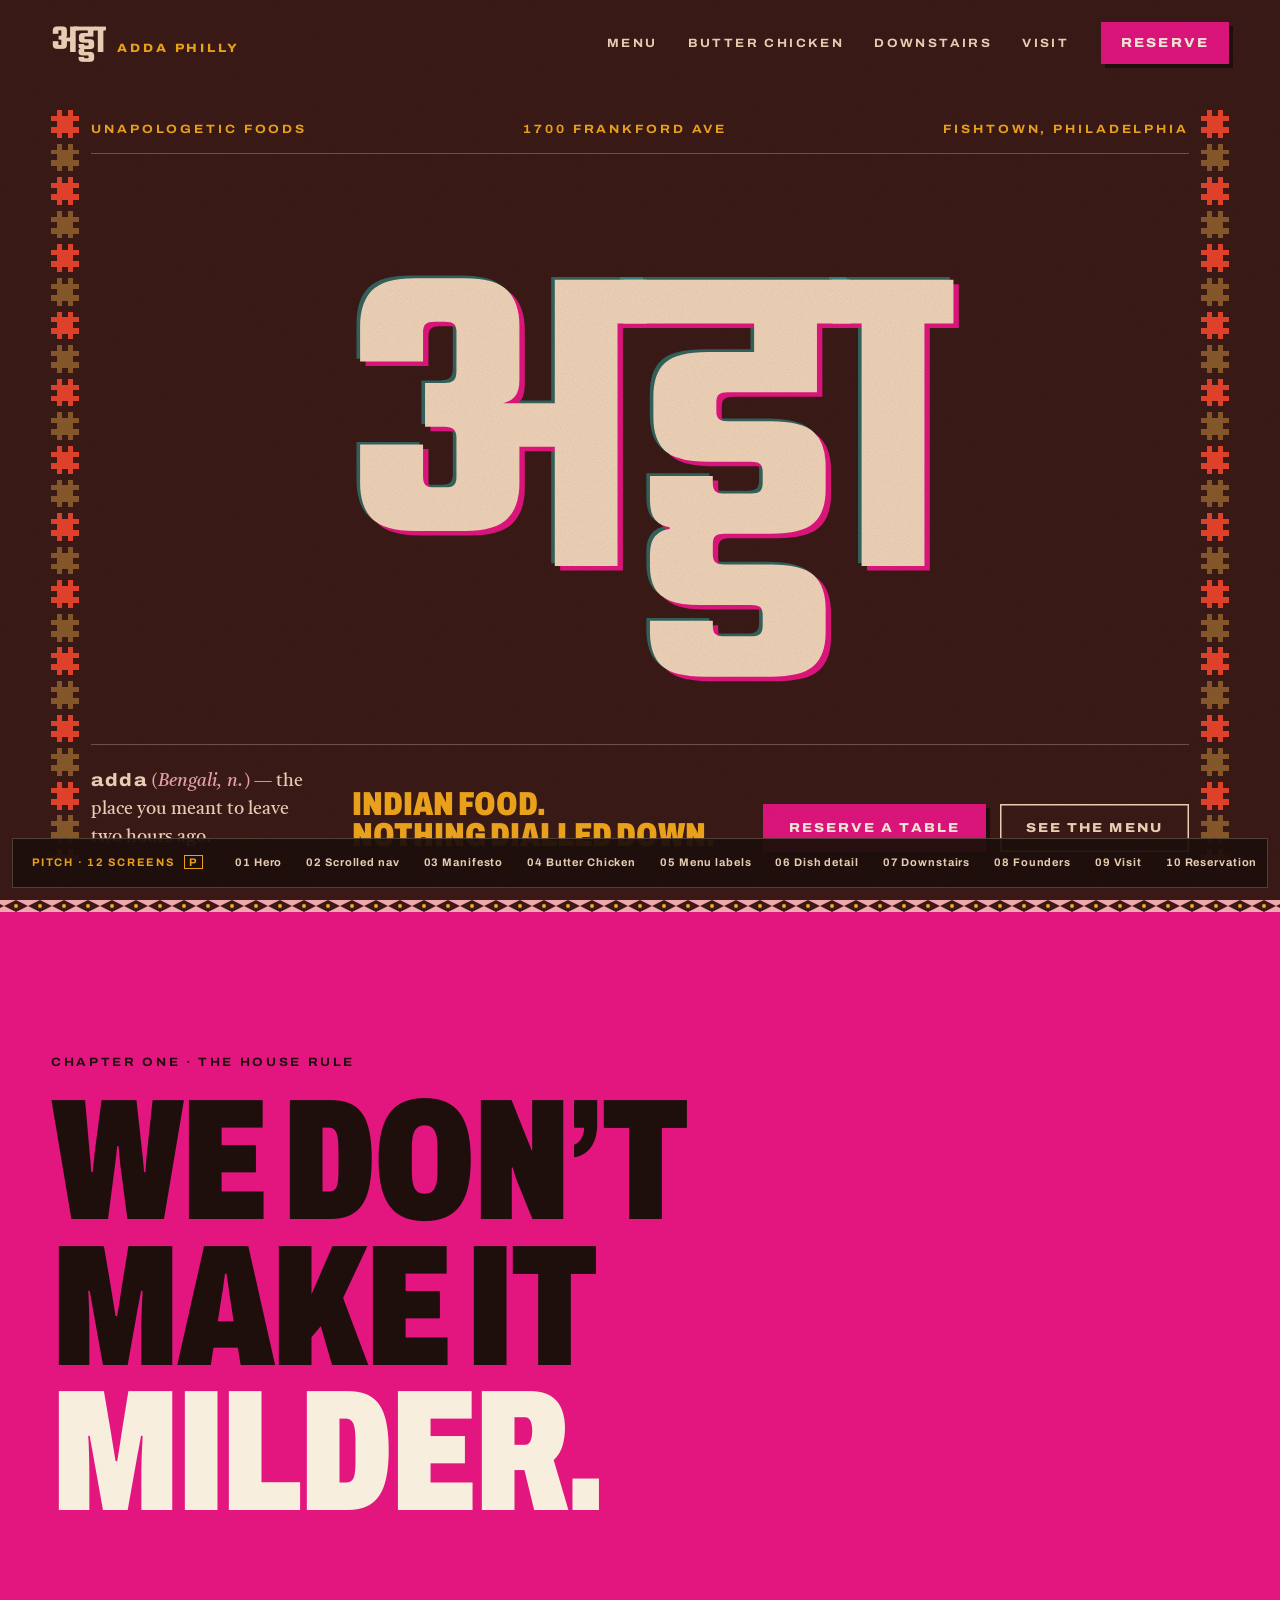
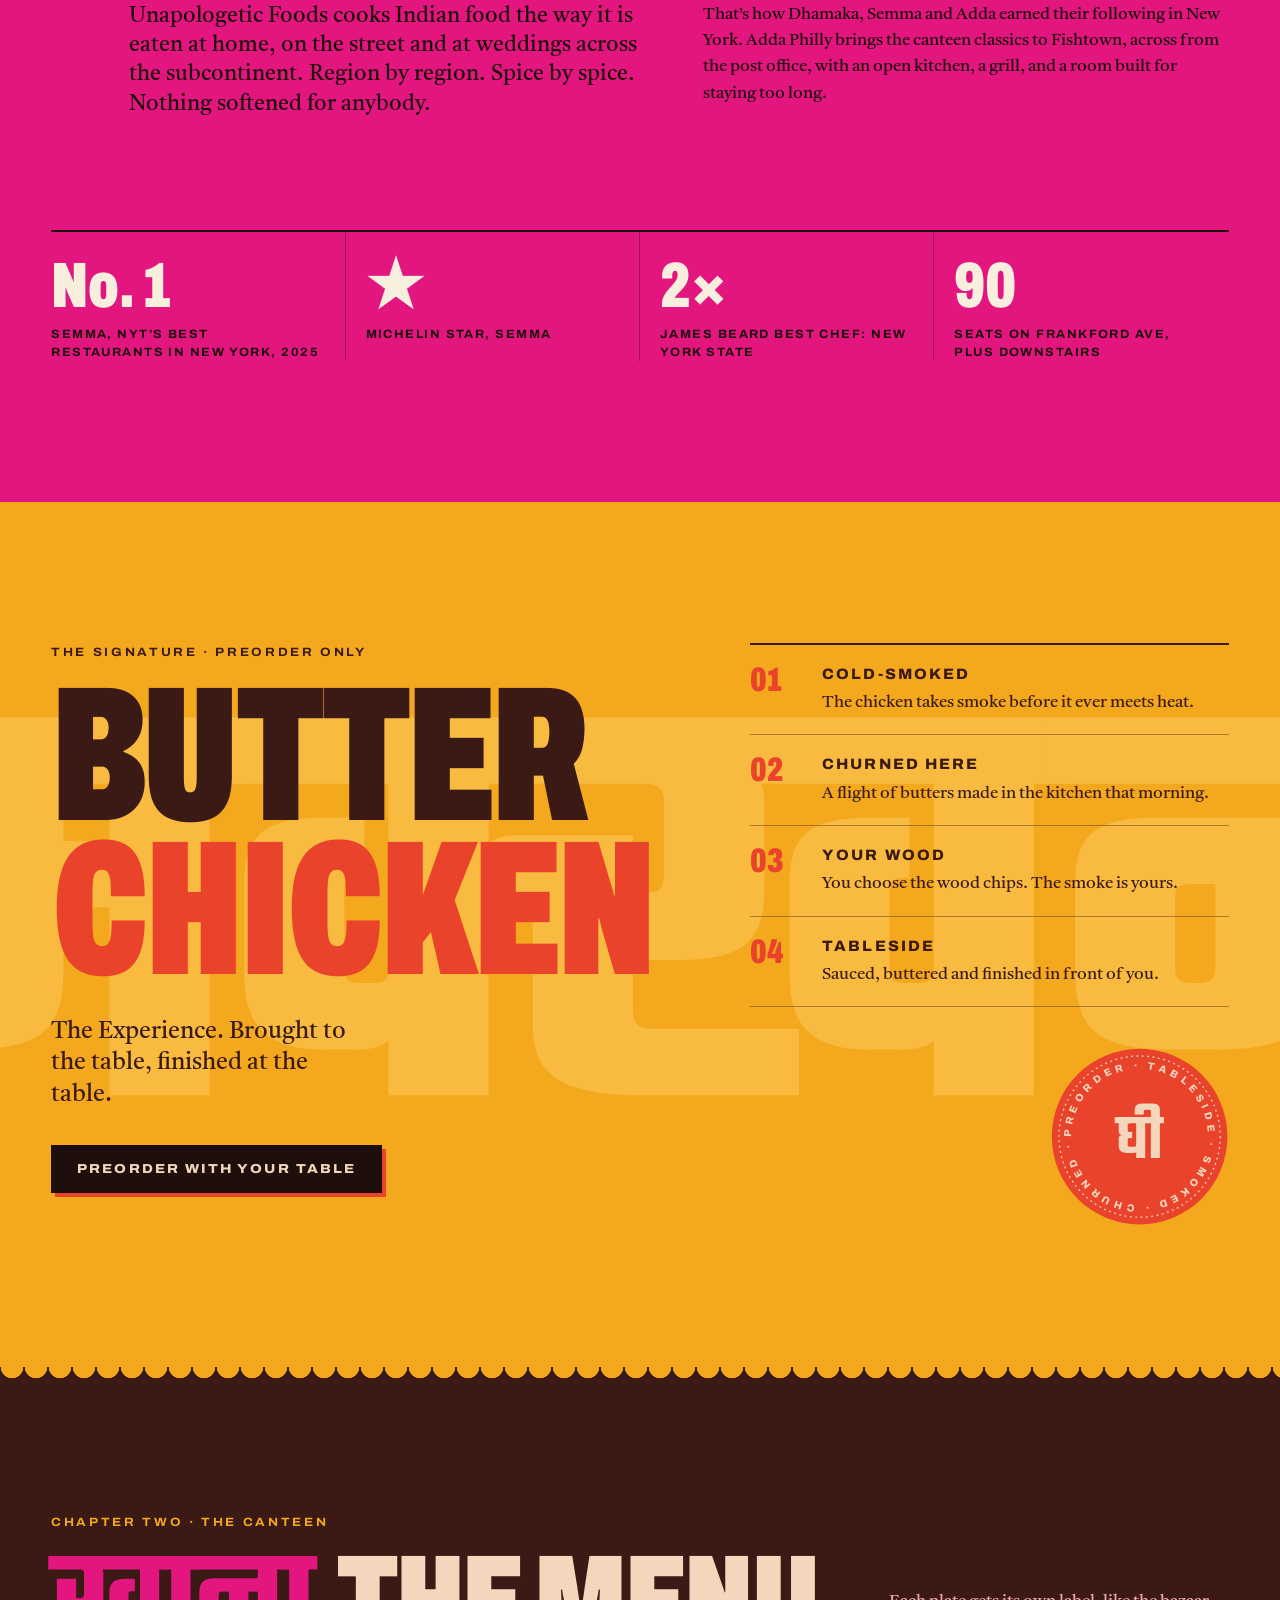
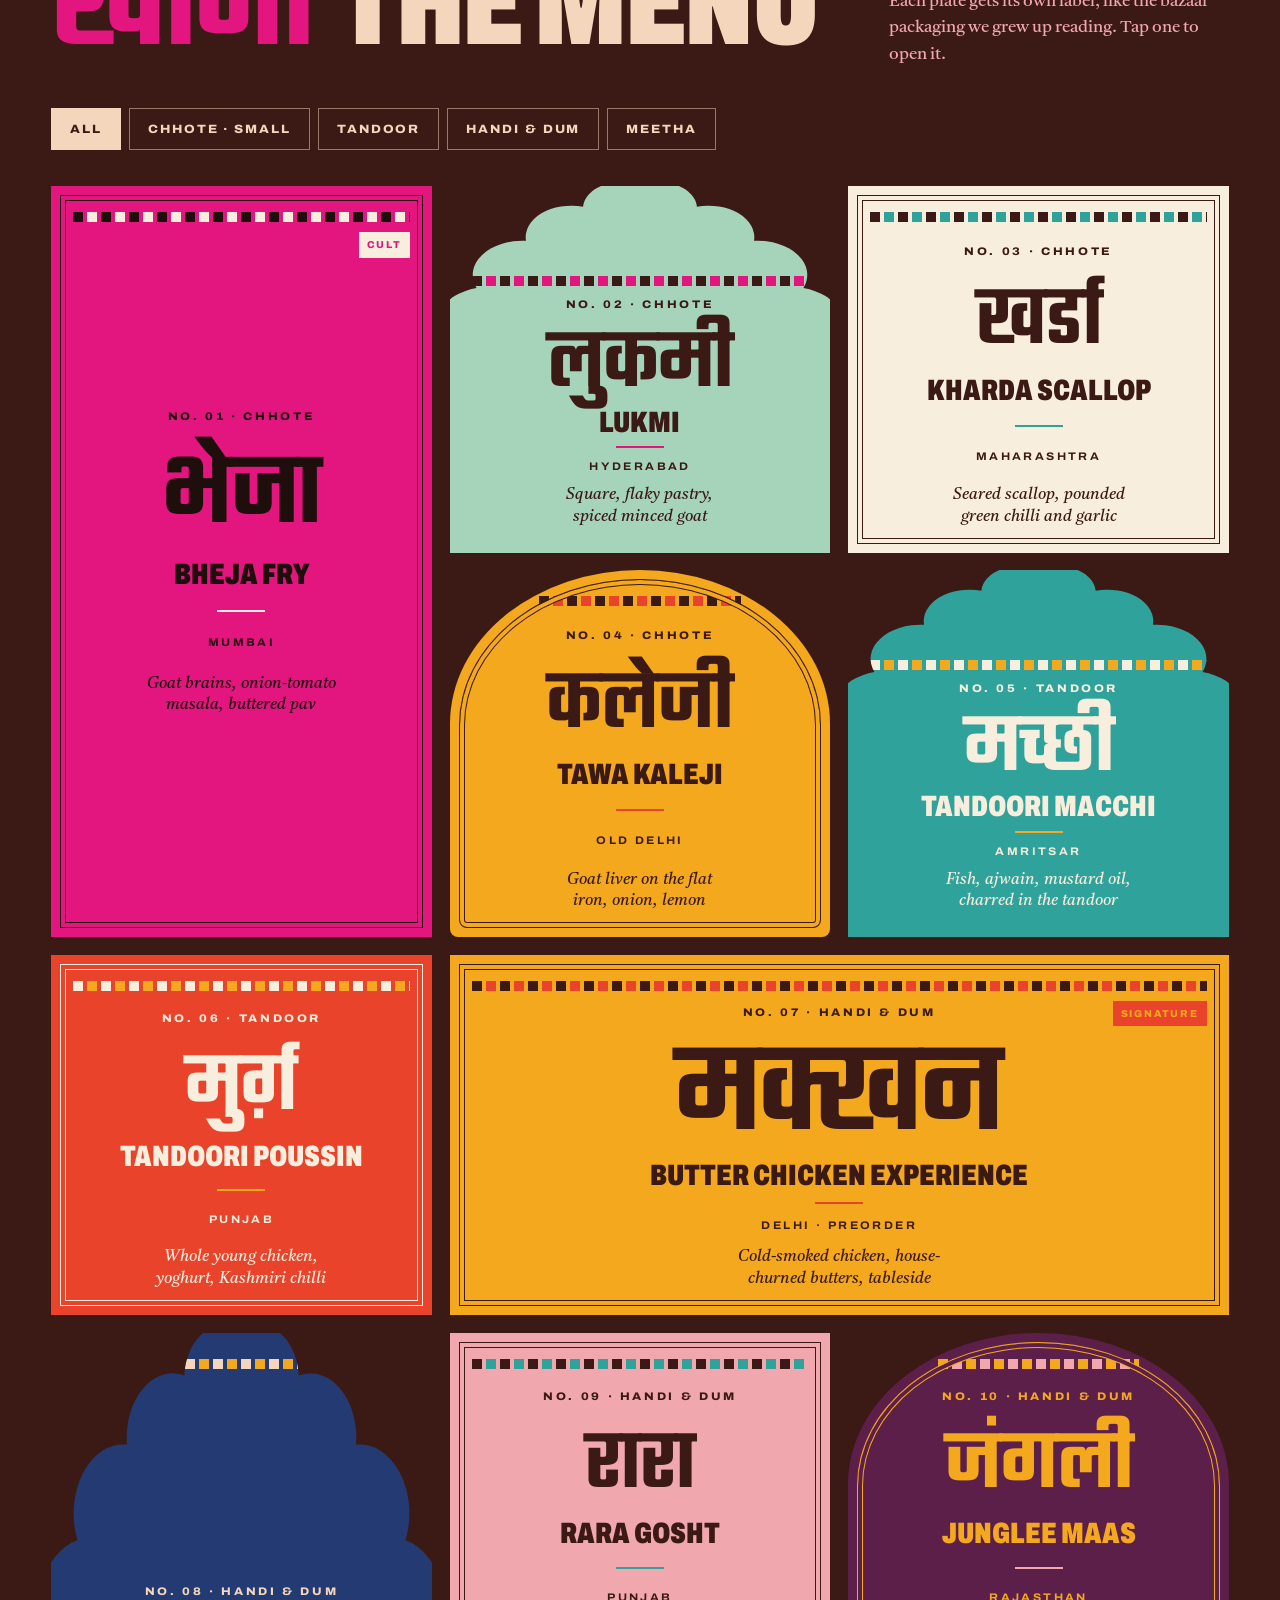
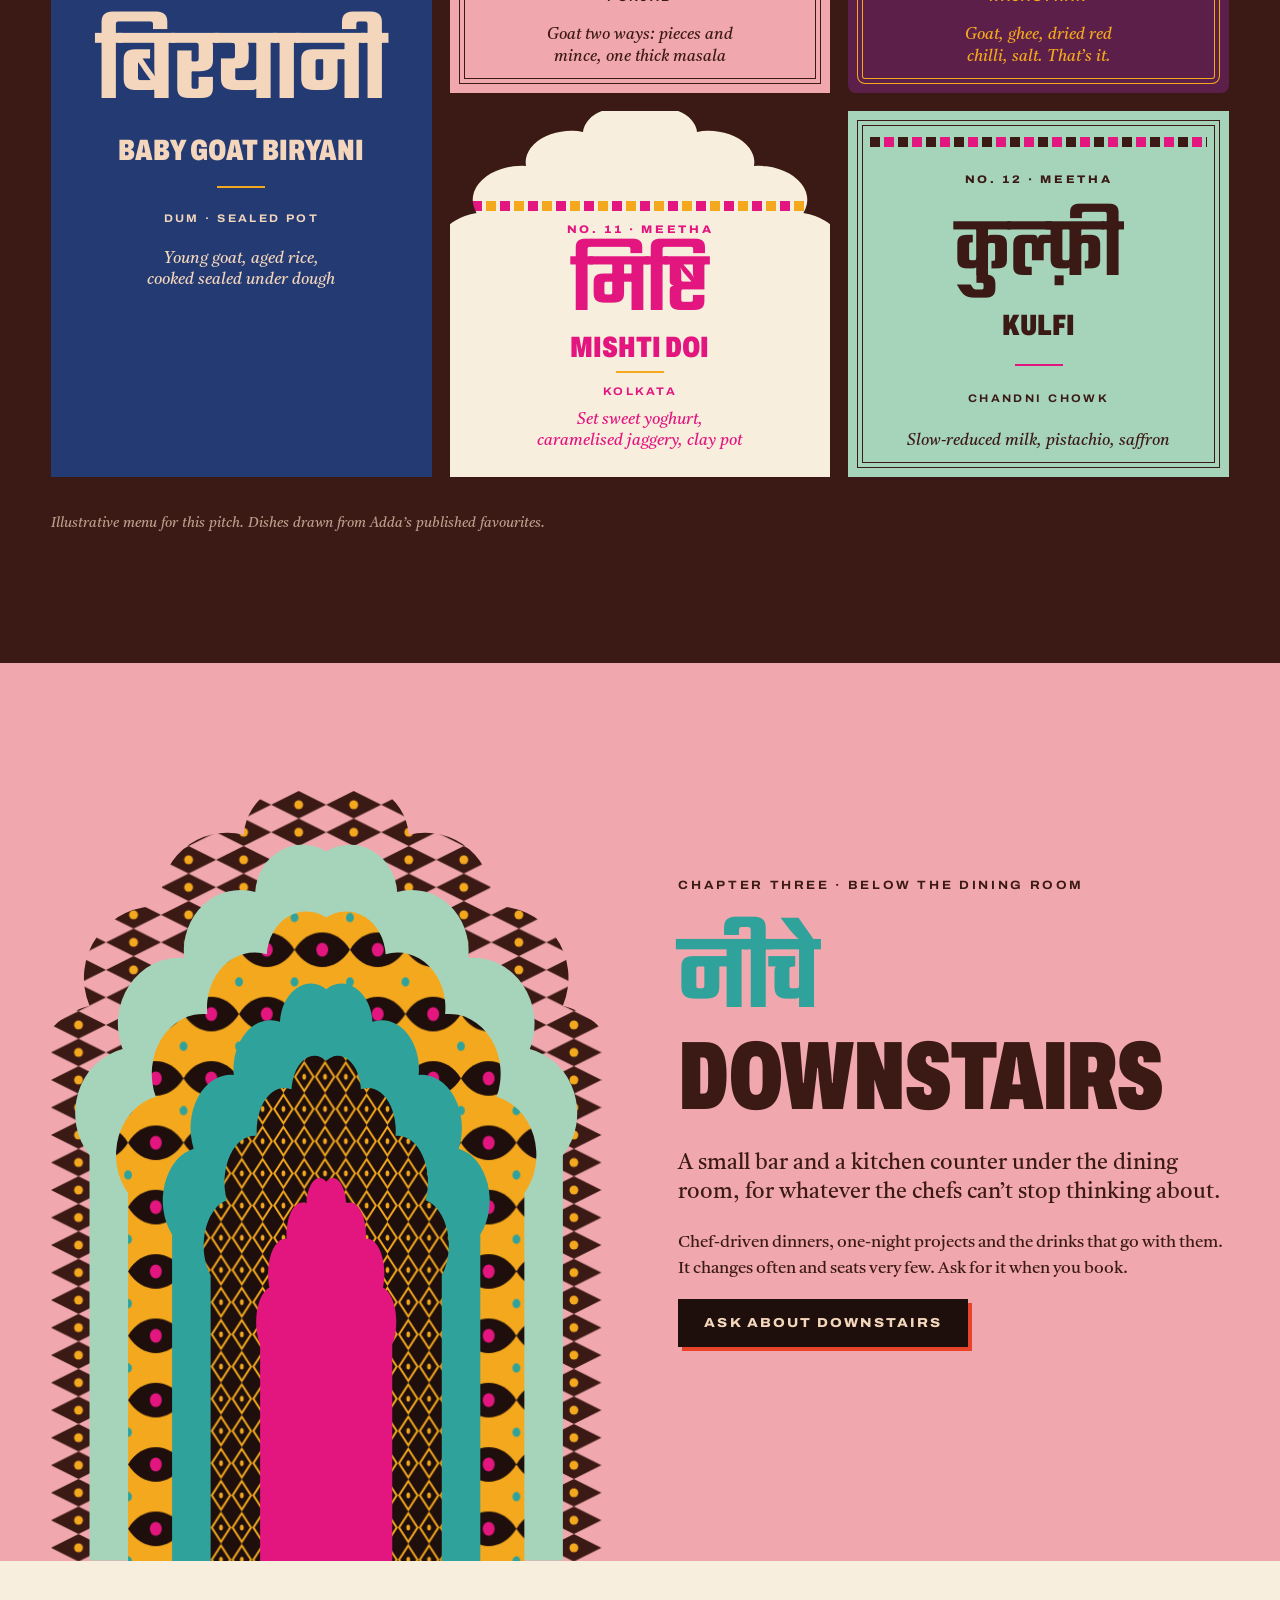
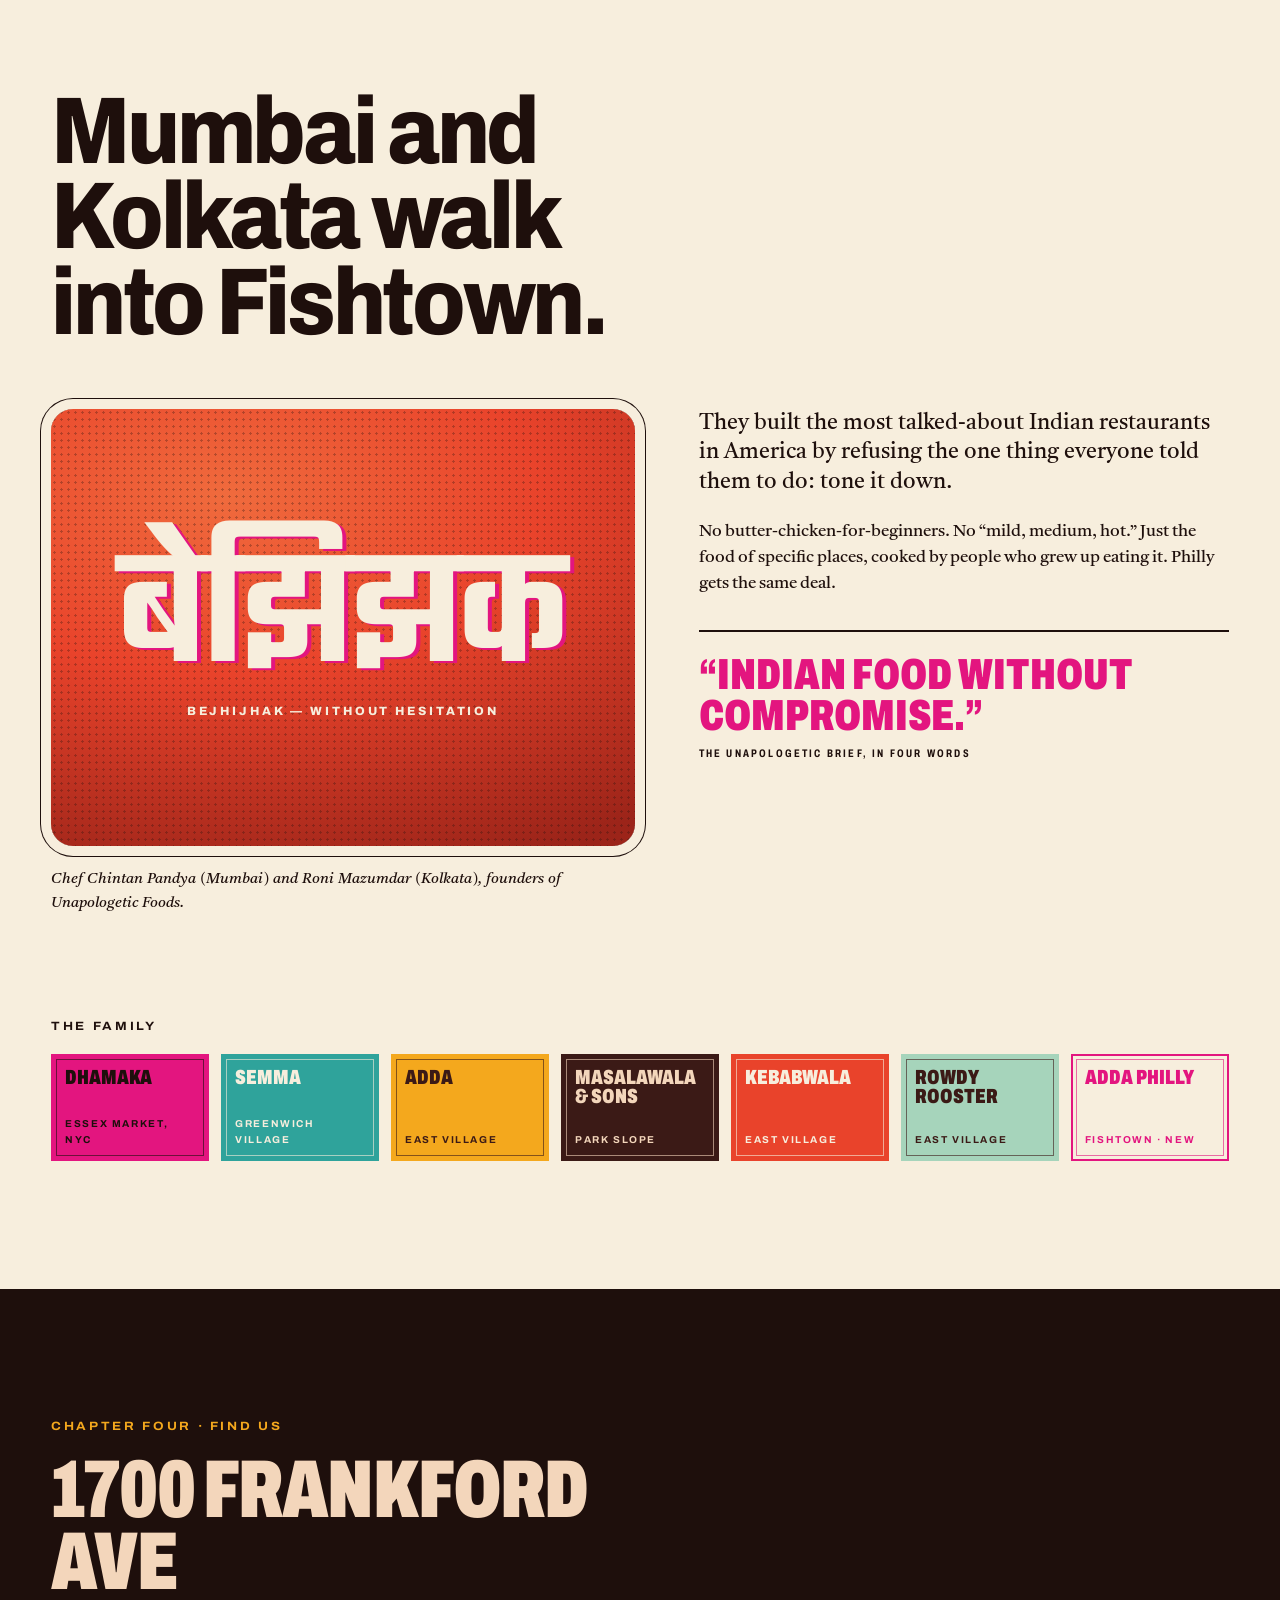
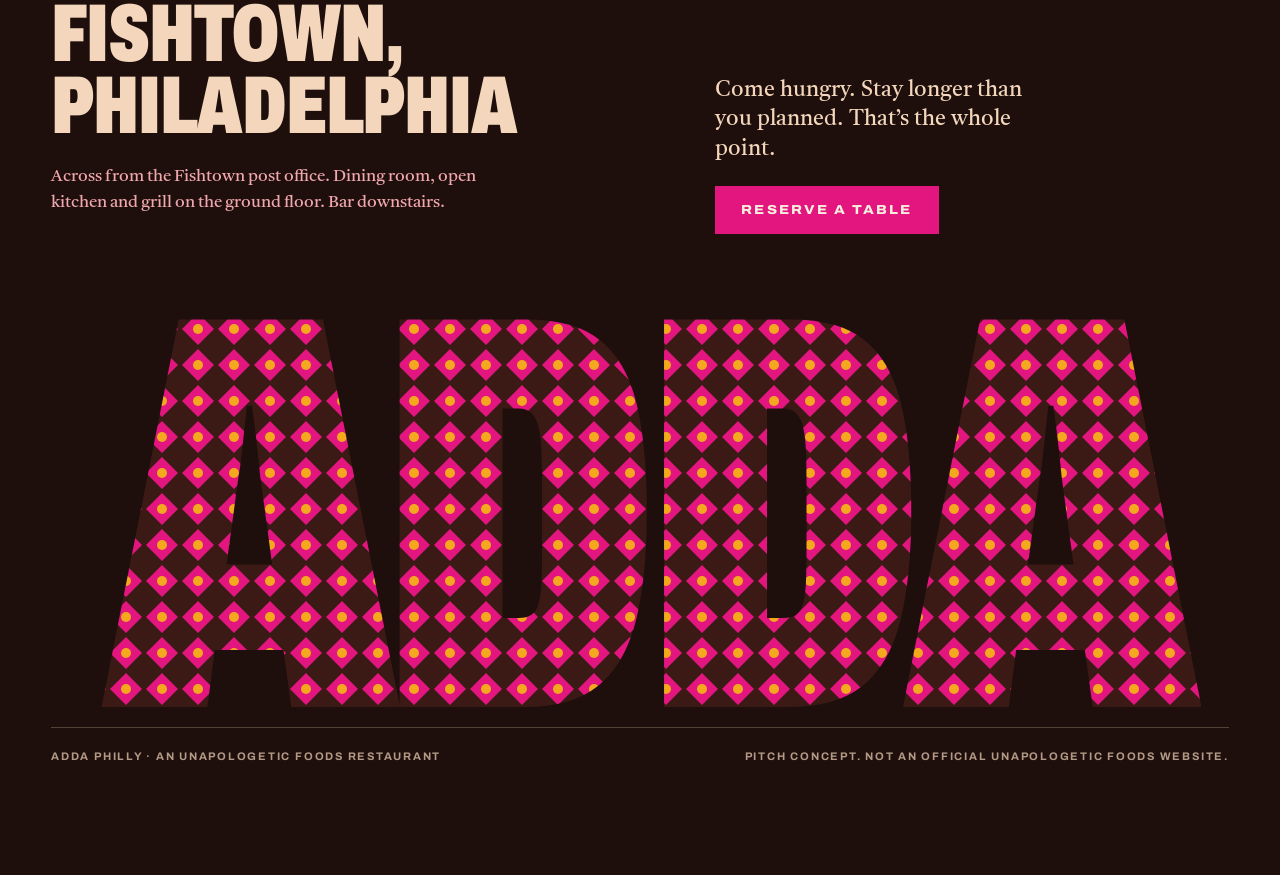
==== index.html @ 011b281c "Rebuild demo as Adda Philly in an Indian-maximalist print style Replaces the ANGAAR tasting-menu pro" ====
<!doctype html>
<html lang="en">
<head>
  <meta charset="utf-8">
  <meta name="viewport" content="width=device-width, initial-scale=1">
  <title>Adda Philly — Fishtown</title>
  <meta name="description" content="Adda Philly by Unapologetic Foods. Indian, uncut. 1700 Frankford Ave, Fishtown. Pitch concept.">
  <link rel="preconnect" href="https://fonts.googleapis.com">
  <link rel="preconnect" href="https://fonts.gstatic.com" crossorigin>
  <link href="https://fonts.googleapis.com/css2?family=Archivo:ital,wdth,wght@0,62..125,100..900;1,62..125,100..900&family=Teko:wght@400..700&family=Tiro+Devanagari+Hindi:ital@0;1&display=swap" rel="stylesheet">
  <link rel="stylesheet" href="style.css">
</head>
<body>

  <!-- Shared SVG shapes -->
  <svg width="0" height="0" style="position:absolute" aria-hidden="true">
    <defs>
      <path id="arch" d="M0 280 L0 120 A26 26 0 0 1 14 78 A26 26 0 0 1 40 42 A24 24 0 0 1 70 16 A20 20 0 0 1 100 0 A20 20 0 0 1 130 16 A24 24 0 0 1 160 42 A26 26 0 0 1 186 78 A26 26 0 0 1 200 120 L200 280 Z"/>
      <pattern id="pat-diamond" width="20" height="10" patternUnits="userSpaceOnUse">
        <rect width="20" height="10" fill="#f0a7ad"/>
        <polygon points="10,0 20,5 10,10 0,5" fill="#3b1a16"/>
        <circle cx="10" cy="5" r="1.6" fill="#f4a81d"/>
      </pattern>
      <pattern id="pat-vine" width="28" height="28" patternUnits="userSpaceOnUse">
        <rect width="28" height="28" fill="#f4a81d"/>
        <path d="M0 14 C7 4 21 4 28 14 C21 24 7 24 0 14Z" fill="#1e0f0c"/>
        <circle cx="14" cy="14" r="3" fill="#e3157f"/>
        <circle cx="0" cy="0" r="2" fill="#2fa39b"/><circle cx="28" cy="0" r="2" fill="#2fa39b"/>
        <circle cx="0" cy="28" r="2" fill="#2fa39b"/><circle cx="28" cy="28" r="2" fill="#2fa39b"/>
      </pattern>
      <pattern id="pat-jaali" width="18" height="18" patternUnits="userSpaceOnUse">
        <rect width="18" height="18" fill="#1e0f0c"/>
        <path d="M9 1 L17 9 L9 17 L1 9Z" fill="none" stroke="#f4a81d" stroke-width="1.4"/>
        <circle cx="9" cy="9" r="1.6" fill="#f4a81d"/>
      </pattern>
    </defs>
  </svg>

  <!-- ============ NAV ============ -->
  <header class="nav" id="nav">
    <a class="nav__mark" href="#top" aria-label="Adda Philly, back to top">
      <span class="nav__hi" lang="hi">अड्डा</span>
      <span class="nav__en">Adda&nbsp;Philly</span>
    </a>
    <nav class="nav__links" aria-label="Primary">
      <a href="#menu">Menu</a>
      <a href="#butter-chicken">Butter Chicken</a>
      <a href="#downstairs">Downstairs</a>
      <a href="#visit">Visit</a>
    </nav>
    <button class="btn btn--rani nav__cta" data-open="reserve">Reserve</button>
    <button class="nav__burger" id="burger" aria-label="Open menu" aria-expanded="false"><span></span><span></span></button>
  </header>

  <div class="drawer" id="drawer" aria-hidden="true">
    <button class="drawer__close" id="drawer-close" aria-label="Close menu">Close</button>
    <a href="#menu">Menu <span lang="hi">खाना</span></a>
    <a href="#butter-chicken">Butter Chicken <span lang="hi">मक्खन</span></a>
    <a href="#downstairs">Downstairs <span lang="hi">नीचे</span></a>
    <a href="#visit">Visit <span lang="hi">पता</span></a>
    <button class="btn btn--rani" data-open="reserve">Reserve a table</button>
  </div>

  <main>

    <!-- ============ 01 HERO ============ -->
    <section class="hero" id="top">
      <div class="stitch stitch--l" aria-hidden="true"></div>
      <div class="stitch stitch--r" aria-hidden="true"></div>

      <p class="hero__kicker">
        <span>Unapologetic Foods</span>
        <span>1700 Frankford Ave</span>
        <span>Fishtown, Philadelphia</span>
      </p>

      <h1 class="hero__word">
        <span class="hero__hi" lang="hi" aria-hidden="true">अड्डा</span>
        <span class="sr-only">Adda Philly</span>
      </h1>

      <div class="hero__foot">
        <p class="hero__def">
          <b>adda</b> <i>(Bengali, n.)</i> — the place you meant to leave two hours ago.
        </p>
        <p class="hero__claim">Indian food.<br>Nothing dialled down.</p>
        <div class="hero__actions">
          <button class="btn btn--rani" data-open="reserve">Reserve a table</button>
          <a class="btn btn--line" href="#menu">See the menu</a>
        </div>
      </div>
    </section>

    <div class="band band--diamond" aria-hidden="true"></div>

    <!-- ============ 02 MANIFESTO ============ -->
    <section class="manifesto" id="manifesto">
      <p class="eyebrow">Chapter one · the house rule</p>
      <h2 class="manifesto__head">
        We don’t make it <em>milder.</em>
      </h2>
      <div class="manifesto__cols">
        <p class="lede">
          Unapologetic Foods cooks Indian food the way it is eaten at home, on the street
          and at weddings across the subcontinent. Region by region. Spice by spice.
          Nothing softened for anybody.
        </p>
        <p>
          That’s how Dhamaka, Semma and Adda earned their following in New York. Adda
          Philly brings the canteen classics to Fishtown, across from the post office, with
          an open kitchen, a grill, and a room built for staying too long.
        </p>
      </div>
      <ul class="facts">
        <li><b>No. 1</b><span>Semma, NYT’s best restaurants in New York, 2025</span></li>
        <li><b>★</b><span>Michelin star, Semma</span></li>
        <li><b>2×</b><span>James Beard Best Chef: New York State</span></li>
        <li><b>90</b><span>Seats on Frankford Ave, plus downstairs</span></li>
      </ul>
    </section>

    <!-- ============ 03 BUTTER CHICKEN ============ -->
    <section class="bc" id="butter-chicken">
      <div class="bc__ghost" lang="hi" aria-hidden="true">मक्खन</div>
      <div class="bc__grid">
        <div class="bc__title">
          <p class="eyebrow">The signature · preorder only</p>
          <h2><span>Butter</span><span>Chicken</span></h2>
          <p class="bc__sub">The Experience. Brought to the table, finished at the table.</p>
          <button class="btn btn--ink" data-open="reserve" data-experience="1">Preorder with your table</button>
        </div>
        <ol class="bc__steps">
          <li><b>01</b><h3>Cold-smoked</h3><p>The chicken takes smoke before it ever meets heat.</p></li>
          <li><b>02</b><h3>Churned here</h3><p>A flight of butters made in the kitchen that morning.</p></li>
          <li><b>03</b><h3>Your wood</h3><p>You choose the wood chips. The smoke is yours.</p></li>
          <li><b>04</b><h3>Tableside</h3><p>Sauced, buttered and finished in front of you.</p></li>
        </ol>
        <div class="bc__seal" aria-hidden="true">
          <svg viewBox="0 0 200 200">
            <defs><path id="seal-circle" d="M100 100 m-76 0 a76 76 0 1 1 152 0 a76 76 0 1 1 -152 0"/></defs>
            <circle cx="100" cy="100" r="98" fill="#e9432b"/>
            <circle cx="100" cy="100" r="90" fill="none" stroke="#f3d6bb" stroke-width="1.5" stroke-dasharray="2 4"/>
            <text font-family="Archivo" font-weight="800" font-size="11.5" letter-spacing="2.6" fill="#f3d6bb"><textPath href="#seal-circle" textLength="470">PREORDER · TABLESIDE · SMOKED · CHURNED · </textPath></text>
            <text x="100" y="124" text-anchor="middle" font-family="Teko" font-weight="600" font-size="72" fill="#f3d6bb">घी</text>
          </svg>
        </div>
      </div>
    </section>

    <div class="band band--scallop" aria-hidden="true"></div>

    <!-- ============ 04 MENU ============ -->
    <section class="menu" id="menu">
      <header class="menu__head">
        <div>
          <p class="eyebrow">Chapter two · the canteen</p>
          <h2 class="menu__title"><span lang="hi">खाना</span> The Menu</h2>
        </div>
        <p class="menu__note">Each plate gets its own label, like the bazaar packaging we grew up reading. Tap one to open it.</p>
      </header>
      <div class="tabs" role="tablist" aria-label="Menu sections">
        <button class="tab is-active" role="tab" aria-selected="true" data-filter="all">All</button>
        <button class="tab" role="tab" aria-selected="false" data-filter="chhote">Chhote · small</button>
        <button class="tab" role="tab" aria-selected="false" data-filter="tandoor">Tandoor</button>
        <button class="tab" role="tab" aria-selected="false" data-filter="handi">Handi &amp; Dum</button>
        <button class="tab" role="tab" aria-selected="false" data-filter="meetha">Meetha</button>
      </div>
      <div class="labels" id="labels"></div>
      <p class="menu__fine">Illustrative menu for this pitch. Dishes drawn from Adda’s published favourites.</p>
    </section>

    <!-- ============ 05 DOWNSTAIRS ============ -->
    <section class="down" id="downstairs">
      <div class="down__arches" aria-hidden="true">
        <svg viewBox="0 0 200 280" preserveAspectRatio="xMidYMax meet">
          <use href="#arch" fill="url(#pat-diamond)"/>
          <g class="arch-in" style="--d:0"><use href="#arch" fill="#a6d4bb" transform="translate(14 22) scale(.86 .92)"/></g>
          <g class="arch-in" style="--d:1"><use href="#arch" fill="url(#pat-vine)" transform="translate(28 46) scale(.72 .835)"/></g>
          <g class="arch-in" style="--d:2"><use href="#arch" fill="#2fa39b" transform="translate(44 72) scale(.56 .743)"/></g>
          <g class="arch-in" style="--d:3"><use href="#arch" fill="url(#pat-jaali)" transform="translate(58 98) scale(.42 .65)"/></g>
          <g class="arch-in" style="--d:4"><use href="#arch" fill="#e3157f" transform="translate(76 142) scale(.24 .493)"/></g>
        </svg>
      </div>
      <div class="down__copy">
        <p class="eyebrow">Chapter three · below the dining room</p>
        <h2 class="down__title"><span lang="hi">नीचे</span>Downstairs</h2>
        <p class="lede">A small bar and a kitchen counter under the dining room, for whatever the chefs can’t stop thinking about.</p>
        <p>Chef-driven dinners, one-night projects and the drinks that go with them. It changes often and seats very few. Ask for it when you book.</p>
        <button class="btn btn--ink" data-open="reserve">Ask about downstairs</button>
      </div>
    </section>

    <!-- ============ 06 FOUNDERS ============ -->
    <section class="founders" id="founders">
      <h2 class="founders__head">Mumbai and Kolkata walk into Fishtown.</h2>
      <div class="founders__body">
        <figure class="print">
          <div class="print__plate">
            <span class="print__big" lang="hi">बेझिझक</span>
            <span class="print__small">bejhijhak — without hesitation</span>
          </div>
          <figcaption>Chef Chintan Pandya (Mumbai) and Roni Mazumdar (Kolkata), founders of Unapologetic Foods.</figcaption>
        </figure>
        <div class="founders__text">
          <p class="lede">They built the most talked-about Indian restaurants in America by refusing the one thing everyone told them to do: tone it down.</p>
          <p>No butter-chicken-for-beginners. No “mild, medium, hot.” Just the food of specific places, cooked by people who grew up eating it. Philly gets the same deal.</p>
          <blockquote>“Indian food without compromise.”<cite>The Unapologetic brief, in four words</cite></blockquote>
        </div>
      </div>
      <p class="eyebrow founders__eyebrow">The family</p>
      <ul class="boxes" aria-label="Unapologetic Foods restaurants">
        <li class="box" style="--bg:#e3157f;--ink:#1e0f0c"><b>Dhamaka</b><span>Essex Market, NYC</span></li>
        <li class="box" style="--bg:#2fa39b;--ink:#f7eedd"><b>Semma</b><span>Greenwich Village</span></li>
        <li class="box" style="--bg:#f4a81d;--ink:#3b1a16"><b>Adda</b><span>East Village</span></li>
        <li class="box" style="--bg:#3b1a16;--ink:#f3d6bb"><b>Masalawala &amp; Sons</b><span>Park Slope</span></li>
        <li class="box" style="--bg:#e9432b;--ink:#f7eedd"><b>Kebabwala</b><span>East Village</span></li>
        <li class="box" style="--bg:#a6d4bb;--ink:#3b1a16"><b>Rowdy Rooster</b><span>East Village</span></li>
        <li class="box box--new" style="--bg:#f7eedd;--ink:#e3157f"><b>Adda Philly</b><span>Fishtown · new</span></li>
      </ul>
    </section>

    <!-- ============ 07 VISIT ============ -->
    <section class="visit" id="visit">
      <div class="visit__grid">
        <div>
          <p class="eyebrow">Chapter four · find us</p>
          <address class="visit__addr">1700 Frankford Ave<br>Fishtown, Philadelphia</address>
          <p class="visit__meta">Across from the Fishtown post office. Dining room, open kitchen and grill on the ground floor. Bar downstairs.</p>
        </div>
        <div class="visit__cta">
          <p class="lede">Come hungry. Stay longer than you planned. That’s the whole point.</p>
          <button class="btn btn--rani" data-open="reserve">Reserve a table</button>
        </div>
      </div>
      <div class="visit__word" aria-hidden="true">ADDA</div>
      <footer class="foot">
        <span>Adda Philly · an Unapologetic Foods restaurant</span>
        <span>Pitch concept. Not an official Unapologetic Foods website.</span>
      </footer>
    </section>
  </main>

  <!-- ============ DISH MODAL ============ -->
  <div class="modal" id="dish-modal" aria-hidden="true">
    <div class="modal__scrim" data-close></div>
    <article class="dish" role="dialog" aria-modal="true" aria-labelledby="dish-en">
      <button class="modal__x" data-close aria-label="Close">×</button>
      <div class="dish__label">
        <span class="dish__num" id="dish-num"></span>
        <span class="dish__hi" id="dish-hi" lang="hi"></span>
        <span class="dish__region" id="dish-region"></span>
      </div>
      <div class="dish__text">
        <p class="eyebrow" id="dish-section"></p>
        <h2 id="dish-en"></h2>
        <p class="dish__line" id="dish-line"></p>
        <p class="dish__note" id="dish-note"></p>
        <button class="btn btn--rani" data-open="reserve">Reserve to order it</button>
      </div>
    </article>
  </div>

  <!-- ============ RESERVATION MODAL ============ -->
  <div class="modal" id="reserve-modal" aria-hidden="true">
    <div class="modal__scrim" data-close></div>
    <form class="reserve" role="dialog" aria-modal="true" aria-labelledby="reserve-title" id="reserve-form">
      <button type="button" class="modal__x" data-close aria-label="Close">×</button>
      <div class="reserve__panel">
        <p class="eyebrow">Adda Philly · 1700 Frankford Ave</p>
        <h2 id="reserve-title"><span lang="hi">बैठिए</span>Take a seat</h2>
        <div class="reserve__fields">
          <label>Guests
            <select id="res-guests">
              <option>1</option><option selected>2</option><option>3</option><option>4</option><option>5</option><option>6</option><option>7</option><option>8</option>
            </select>
          </label>
          <label>Date <input type="date" id="res-date" required></label>
          <label>Time
            <select id="res-time">
              <option>5:30 pm</option><option>6:00 pm</option><option>6:30 pm</option><option selected>7:00 pm</option><option>7:30 pm</option><option>8:00 pm</option><option>8:30 pm</option><option>9:00 pm</option><option>9:30 pm</option>
            </select>
          </label>
        </div>
        <label class="check"><input type="checkbox" id="res-bc"> <span>Preorder the Butter Chicken Experience</span></label>
        <label class="check"><input type="checkbox" id="res-down"> <span>Ask me about downstairs</span></label>
        <button type="submit" class="btn btn--rani btn--wide">Request table</button>
        <p class="reserve__fine">Demo form. Nothing is sent.</p>
      </div>
      <div class="reserve__done" aria-live="polite">
        <span class="reserve__done-hi" lang="hi">पक्का</span>
        <h3>Table requested.</h3>
        <p id="res-summary"></p>
        <button type="button" class="btn btn--line" data-close>Back to the site</button>
      </div>
    </form>
  </div>

  <!-- ============ PITCH BAR (presenter controls) ============ -->
  <div class="pitch" id="pitch">
    <button class="pitch__toggle" id="pitch-toggle" aria-expanded="true">Pitch · 12 screens <kbd>P</kbd></button>
    <div class="pitch__btns" id="pitch-btns">
      <button data-screen="hero">01 Hero</button>
      <button data-screen="nav">02 Scrolled nav</button>
      <button data-screen="manifesto">03 Manifesto</button>
      <button data-screen="butter-chicken">04 Butter Chicken</button>
      <button data-screen="menu">05 Menu labels</button>
      <button data-screen="dish">06 Dish detail</button>
      <button data-screen="downstairs">07 Downstairs</button>
      <button data-screen="founders">08 Founders</button>
      <button data-screen="visit">09 Visit</button>
      <button data-screen="reserve">10 Reservation</button>
      <button data-screen="m-home">11 Mobile home</button>
      <button data-screen="m-menu">12 Mobile menu</button>
    </div>
  </div>

  <div class="phone" id="phone" aria-hidden="true">
    <div class="phone__scrim" data-phone-close></div>
    <div class="phone__frame">
      <iframe id="phone-frame" title="Mobile preview" loading="lazy"></iframe>
    </div>
    <button class="phone__close" data-phone-close>Back to desktop</button>
  </div>

  <script src="app.js"></script>
</body>
</html>
---- style.css ----
/* ==========================================================
   ADDA PHILLY — pitch concept
   A Jaipur palace printed like a 1970s bazaar matchbox.
   ========================================================== */

:root {
  --oxblood: #3b1a16;
  --ebony: #1e0f0c;
  --peach: #f3d6bb;
  --paper: #f7eedd;
  --rani: #e3157f;
  --vermilion: #e9432b;
  --marigold: #f4a81d;
  --mint: #a6d4bb;
  --teal: #2fa39b;
  --rose: #f0a7ad;
  --ochre: #8a5a2b;

  --f-deva: "Teko", sans-serif;
  --f-grot: "Archivo", "Helvetica Neue", Arial, sans-serif;
  --f-serif: "Tiro Devanagari Hindi", Georgia, serif;

  --gutter: clamp(16px, 4vw, 64px);
  --stitch-w: clamp(14px, 2.2vw, 28px);

  /* cross-stitch column, after the Vogue India sleeve */
  --stitch: url("data:image/svg+xml,%3Csvg xmlns='http://www.w3.org/2000/svg' viewBox='0 0 5 12' shape-rendering='crispEdges'%3E%3Cpath fill='%23e9432b' d='M1 0h1v1H1zM3 0h1v1H3zM0 1h5v1H0zM1 2h3v1H1zM0 3h5v1H0zM1 4h1v1H1zM3 4h1v1H3z'/%3E%3Cpath fill='%238a5a2b' d='M1 6h1v1H1zM3 6h1v1H3zM0 7h5v1H0zM1 8h3v1H1zM0 9h5v1H0zM1 10h1v1H1zM3 10h1v1H3z'/%3E%3C/svg%3E");
  /* Patrika Gate diamond band */
  --diamond: url("data:image/svg+xml,%3Csvg xmlns='http://www.w3.org/2000/svg' width='24' height='12'%3E%3Crect width='24' height='12' fill='%23f0a7ad'/%3E%3Cpolygon points='12,0 24,6 12,12 0,6' fill='%233b1a16'/%3E%3Ccircle cx='12' cy='6' r='2' fill='%23f4a81d'/%3E%3C/svg%3E");
  /* paper grain */
  --grain: url("data:image/svg+xml,%3Csvg xmlns='http://www.w3.org/2000/svg' width='220' height='220'%3E%3Cfilter id='n'%3E%3CfeTurbulence type='fractalNoise' baseFrequency='.85' numOctaves='2' stitchTiles='stitch'/%3E%3CfeColorMatrix values='0 0 0 0 0 0 0 0 0 0 0 0 0 0 0 0 0 0 .55 0'/%3E%3C/filter%3E%3Crect width='100%25' height='100%25' filter='url(%23n)'/%3E%3C/svg%3E");
  /* cusped arch as a mask */
  --arch-mask: url("data:image/svg+xml,%3Csvg xmlns='http://www.w3.org/2000/svg' viewBox='0 0 200 280' preserveAspectRatio='none'%3E%3Cpath d='M0 280 L0 120 A26 26 0 0 1 14 78 A26 26 0 0 1 40 42 A24 24 0 0 1 70 16 A20 20 0 0 1 100 0 A20 20 0 0 1 130 16 A24 24 0 0 1 160 42 A26 26 0 0 1 186 78 A26 26 0 0 1 200 120 L200 280 Z'/%3E%3C/svg%3E");
}

*, *::before, *::after { box-sizing: border-box; }
html { scroll-behavior: smooth; -webkit-text-size-adjust: 100%; }
body {
  margin: 0;
  background: var(--oxblood);
  color: var(--peach);
  font-family: var(--f-serif);
  font-size: clamp(17px, 1.15vw, 19px);
  line-height: 1.55;
  overflow-x: hidden;
  -webkit-font-smoothing: antialiased;
}
/* print grain over everything, very light */
body::after {
  content: "";
  position: fixed; inset: 0;
  background: var(--grain);
  opacity: .16;
  mix-blend-mode: multiply;
  pointer-events: none;
  z-index: 90;
}
img, svg { display: block; max-width: 100%; }
a { color: inherit; }
button { font: inherit; color: inherit; cursor: pointer; }
h1, h2, h3 { margin: 0; font-weight: 400; }
p { margin: 0 0 1em; }
.sr-only { position: absolute; width: 1px; height: 1px; overflow: hidden; clip: rect(0 0 0 0); white-space: nowrap; }

.eyebrow {
  font-family: var(--f-grot);
  font-size: 12px;
  font-weight: 700;
  font-stretch: 110%;
  letter-spacing: .22em;
  text-transform: uppercase;
  margin: 0 0 18px;
}
.lede { font-size: clamp(21px, 1.7vw, 27px); line-height: 1.35; }

/* ---------- buttons ---------- */
.btn {
  display: inline-flex; align-items: center; justify-content: center;
  gap: .6em;
  min-height: 48px;
  padding: 0 26px;
  border: 0;
  border-radius: 0;
  font-family: var(--f-grot);
  font-size: 13px;
  font-weight: 800;
  font-stretch: 112%;
  letter-spacing: .16em;
  text-transform: uppercase;
  text-decoration: none;
  white-space: nowrap;
  transition: transform .25s ease, box-shadow .25s ease, background-color .25s ease;
}
.btn--rani { background: var(--rani); color: var(--paper); box-shadow: 4px 4px 0 var(--ebony); }
.btn--ink  { background: var(--ebony); color: var(--peach); box-shadow: 4px 4px 0 var(--vermilion); }
.btn--line { background: transparent; box-shadow: inset 0 0 0 1.5px currentColor; }
.btn--rani:hover, .btn--ink:hover { transform: translate(-2px, -2px); box-shadow: 6px 6px 0 var(--ebony); }
.btn--ink:hover { box-shadow: 6px 6px 0 var(--vermilion); }
.btn--line:hover { background: currentColor; }
.btn--line:hover { color: inherit; background: rgba(243, 214, 187, .12); }
.btn:focus-visible, .tab:focus-visible, .label:focus-visible, a:focus-visible { outline: 2px solid var(--marigold); outline-offset: 3px; }
.btn--wide { width: 100%; }

/* ---------- border bands ---------- */
.band { height: 12px; }
.band--diamond { background: var(--diamond) repeat-x center / 24px 12px; }
.band--scallop {
  height: 18px;
  background:
    radial-gradient(circle at 50% 0, var(--marigold) 11px, transparent 11.5px) repeat-x 0 0 / 24px 18px,
    var(--oxblood);
}

/* ==========================================================
   NAV
   ========================================================== */
.nav {
  position: fixed; top: 0; left: 0; right: 0;
  z-index: 50;
  display: flex; align-items: center; gap: 32px;
  padding: 22px var(--gutter);
  transition: background-color .35s ease, padding .35s ease, box-shadow .35s ease;
}
.nav.is-scrolled {
  background: var(--ebony);
  padding-top: 12px; padding-bottom: 12px;
  box-shadow: 0 1px 0 rgba(243, 214, 187, .18);
}
.nav__mark { display: flex; align-items: baseline; gap: 12px; text-decoration: none; margin-right: auto; }
.nav__hi { font-family: var(--f-deva); font-size: 40px; font-weight: 600; line-height: .8; color: var(--peach); }
.nav__en {
  font-family: var(--f-grot); font-size: 12px; font-weight: 800; font-stretch: 112%;
  letter-spacing: .24em; text-transform: uppercase; color: var(--marigold);
}
.nav__links { display: flex; gap: 30px; }
.nav__links a {
  font-family: var(--f-grot); font-size: 12px; font-weight: 700; font-stretch: 110%;
  letter-spacing: .2em; text-transform: uppercase; text-decoration: none;
  padding: 6px 0;
  background: linear-gradient(var(--rani), var(--rani)) no-repeat 0 100% / 0 2px;
  transition: background-size .3s ease;
}
.nav__links a:hover { background-size: 100% 2px; }
.nav__cta { min-height: 42px; padding: 0 20px; }
.nav__burger { display: none; width: 44px; height: 44px; background: none; border: 0; padding: 10px; }
.nav__burger span { display: block; height: 2px; background: var(--peach); margin: 7px 0; }

.drawer {
  position: fixed; inset: 0; z-index: 60;
  background: var(--rani);
  color: var(--ebony);
  display: flex; flex-direction: column; justify-content: center;
  gap: 8px;
  padding: 80px var(--gutter) 40px;
  transform: translateY(-100%);
  transition: transform .5s cubic-bezier(.7, 0, .2, 1);
}
.drawer { visibility: hidden; }
.drawer.is-open { transform: none; visibility: visible; }
.drawer a {
  font-family: var(--f-grot); font-weight: 900; font-stretch: 70%;
  font-size: clamp(44px, 12vw, 80px); line-height: .95; text-transform: uppercase;
  text-decoration: none; display: flex; justify-content: space-between; align-items: baseline;
  border-bottom: 1.5px solid var(--ebony); padding: 10px 0;
}
.drawer a span { font-family: var(--f-deva); font-weight: 500; font-size: .6em; color: var(--paper); }
.drawer .btn { margin-top: 28px; background: var(--ebony); color: var(--peach); box-shadow: none; }
.drawer__close {
  position: absolute; top: 22px; right: var(--gutter);
  background: none; border: 0;
  font-family: var(--f-grot); font-weight: 800; font-size: 12px; letter-spacing: .2em; text-transform: uppercase;
  min-height: 44px;
}

/* ==========================================================
   01 HERO — Devanagari as the image
   ========================================================== */
.hero {
  position: relative;
  min-height: 100svh;
  padding: 120px calc(var(--gutter) + var(--stitch-w) + 12px) 48px;
  display: grid;
  grid-template-rows: auto 1fr auto;
  background: var(--oxblood);
  overflow: hidden;
}
.stitch {
  position: absolute; top: 110px; bottom: 40px;
  width: var(--stitch-w);
  background: var(--stitch) repeat-y center top / var(--stitch-w) calc(var(--stitch-w) * 2.4);
}
.stitch--l { left: var(--gutter); }
.stitch--r { right: var(--gutter); }

.hero__kicker {
  display: flex; flex-wrap: wrap; justify-content: space-between; gap: 8px 24px;
  font-family: var(--f-grot); font-size: 12px; font-weight: 700; font-stretch: 112%;
  letter-spacing: .24em; text-transform: uppercase; color: var(--marigold);
  border-bottom: 1px solid rgba(243, 214, 187, .3);
  padding-bottom: 14px;
  margin: 0;
}
.hero__word { align-self: center; line-height: 1; margin: 2vh 0 0; }
.hero__hi {
  display: block;
  font-family: var(--f-deva);
  font-weight: 600;
  font-size: min(40vw, 50vh);
  line-height: 1.12;
  letter-spacing: -.01em;
  text-align: center;
  color: var(--peach);
  /* slight offset-print misregistration */
  text-shadow: .012em .01em 0 var(--rani), -.008em -.006em 0 rgba(47, 163, 155, .55);
  animation: rise 1.3s cubic-bezier(.2, .7, .1, 1) both;
}
@keyframes rise { from { clip-path: inset(100% 0 0 0); transform: translateY(8%); } to { clip-path: inset(0 0 0 0); transform: none; } }

.hero__foot {
  display: grid;
  grid-template-columns: minmax(0, 1fr) auto auto;
  align-items: end;
  gap: 24px 48px;
  border-top: 1px solid rgba(243, 214, 187, .3);
  padding-top: 22px;
}
.hero__def { margin: 0; font-size: clamp(18px, 1.4vw, 22px); max-width: 32ch; }
.hero__def b { font-family: var(--f-grot); font-weight: 800; font-stretch: 112%; letter-spacing: .08em; }
.hero__def i { color: var(--rose); }
.hero__claim {
  margin: 0;
  font-family: var(--f-grot); font-weight: 900; font-stretch: 75%;
  font-size: clamp(26px, 2.6vw, 42px); line-height: .95; text-transform: uppercase;
  color: var(--marigold);
  white-space: nowrap;
}
.hero__actions { display: flex; gap: 14px; flex-wrap: wrap; }

/* ==========================================================
   02 MANIFESTO — hot rani spread
   ========================================================== */
.manifesto {
  background: var(--rani);
  color: var(--ebony);
  padding: clamp(80px, 11vw, 160px) var(--gutter);
}
.manifesto__head {
  font-family: var(--f-grot);
  font-weight: 900;
  font-stretch: 68%;
  font-size: clamp(64px, 13.5vw, 230px);
  line-height: .84;
  letter-spacing: -.02em;
  text-transform: uppercase;
  max-width: 11ch;
  margin-bottom: clamp(40px, 6vw, 90px);
}
.manifesto__head em { font-style: normal; color: var(--paper); display: inline-block; }
.manifesto__cols {
  display: grid; grid-template-columns: 1fr 1fr; gap: 48px;
  max-width: 1100px; margin-left: auto;
}
.facts {
  list-style: none; margin: clamp(56px, 7vw, 100px) 0 0; padding: 0;
  display: grid; grid-template-columns: repeat(4, 1fr);
  border-top: 2px solid var(--ebony);
}
.facts li { padding: 22px 20px 0 0; border-right: 1px solid rgba(30, 15, 12, .35); padding-left: 20px; }
.facts li:first-child { padding-left: 0; }
.facts li:last-child { border-right: 0; }
.facts b {
  display: block; font-family: var(--f-grot); font-weight: 900; font-stretch: 70%;
  font-size: clamp(44px, 5vw, 76px); line-height: 1; color: var(--paper);
}
.facts span {
  display: block; margin-top: 8px;
  font-family: var(--f-grot); font-size: 12px; font-weight: 700; font-stretch: 105%;
  letter-spacing: .12em; text-transform: uppercase; line-height: 1.45;
}

/* ==========================================================
   03 BUTTER CHICKEN — marigold, monumental
   ========================================================== */
.bc {
  position: relative;
  background: var(--marigold);
  color: var(--oxblood);
  padding: clamp(90px, 11vw, 170px) var(--gutter);
  overflow: hidden;
}
.bc__ghost {
  position: absolute;
  left: 50%; top: 50%;
  transform: translate(-50%, -46%);
  font-family: var(--f-deva);
  font-weight: 700;
  font-size: 46vw;
  line-height: .8;
  color: #f8bb3f;
  white-space: nowrap;
  pointer-events: none;
}
.bc__grid {
  position: relative;
  display: grid;
  grid-template-columns: minmax(0, 1.3fr) minmax(0, 1fr);
  grid-template-areas: "title steps" "title seal";
  gap: 40px clamp(32px, 6vw, 110px);
  align-items: start;
}
.bc__title { grid-area: title; }
.bc h2 {
  font-family: var(--f-grot);
  font-weight: 900; font-stretch: 62%;
  font-size: clamp(80px, 15vw, 260px);
  line-height: .8; letter-spacing: -.025em;
  text-transform: uppercase;
  margin-bottom: 30px;
}
.bc h2 span { display: block; }
.bc h2 span:last-child { color: var(--vermilion); }
.bc__sub { font-size: clamp(22px, 1.9vw, 30px); line-height: 1.3; max-width: 22ch; margin-bottom: 34px; }
.bc__steps { grid-area: steps; list-style: none; margin: 0; padding: 0; border-top: 2px solid var(--oxblood); }
.bc__steps li {
  display: grid; grid-template-columns: 56px 1fr; column-gap: 16px;
  padding: 18px 0; border-bottom: 1px solid rgba(59, 26, 22, .4);
}
.bc__steps b { grid-row: span 2; font-family: var(--f-grot); font-weight: 900; font-stretch: 70%; font-size: 34px; line-height: 1; color: var(--vermilion); }
.bc__steps h3 { font-family: var(--f-grot); font-weight: 800; font-stretch: 105%; font-size: 15px; letter-spacing: .14em; text-transform: uppercase; margin-bottom: 4px; }
.bc__steps p { margin: 0; }
.bc__seal { grid-area: seal; width: clamp(140px, 14vw, 210px); justify-self: end; animation: spin 40s linear infinite; }
@keyframes spin { to { transform: rotate(360deg); } }

/* ==========================================================
   04 MENU — bazaar labels
   ========================================================== */
.menu { padding: clamp(80px, 10vw, 150px) var(--gutter); background: var(--oxblood); }
.menu__head { display: flex; justify-content: space-between; align-items: end; gap: 32px; flex-wrap: wrap; margin-bottom: 40px; }
.menu__head .eyebrow { color: var(--marigold); }
.menu__title {
  font-family: var(--f-grot); font-weight: 900; font-stretch: 65%;
  font-size: clamp(64px, 10vw, 170px); line-height: .82; text-transform: uppercase;
  letter-spacing: -.02em;
}
.menu__title span { font-family: var(--f-deva); font-weight: 600; color: var(--rani); font-size: 1.08em; margin-right: .08em; }
.menu__note { max-width: 34ch; color: var(--rose); margin: 0; }

.tabs { display: flex; flex-wrap: wrap; gap: 8px; margin-bottom: 36px; }
.tab {
  min-height: 42px; padding: 0 18px;
  background: transparent; border: 1.5px solid rgba(243, 214, 187, .5);
  font-family: var(--f-grot); font-size: 12px; font-weight: 800; font-stretch: 110%;
  letter-spacing: .16em; text-transform: uppercase;
  transition: background-color .2s ease, color .2s ease, border-color .2s ease;
}
.tab:hover { border-color: var(--peach); }
.tab.is-active { background: var(--peach); color: var(--oxblood); border-color: var(--peach); }

.labels {
  display: grid;
  grid-template-columns: repeat(12, 1fr);
  grid-auto-flow: dense;
  gap: clamp(12px, 1.4vw, 20px);
}
.label {
  --bg: var(--peach); --ink: var(--oxblood); --acc: var(--rani);
  position: relative;
  grid-column: span 4;
  min-height: 360px;
  display: flex; flex-direction: column; align-items: center; justify-content: space-between;
  gap: 10px;
  padding: 26px 22px 24px;
  background: var(--bg);
  color: var(--ink);
  border: 0; border-radius: 0;
  text-align: center;
  isolation: isolate;
  transition: transform .35s cubic-bezier(.2, .7, .1, 1);
}
/* double printed frame */
.label::before {
  content: ""; position: absolute; inset: 9px;
  border: 1.5px solid var(--ink);
  box-shadow: inset 0 0 0 4px var(--bg), inset 0 0 0 5px var(--ink);
  pointer-events: none;
}
.label:hover { transform: translateY(-6px) rotate(-.6deg); }
.label:hover .label__hi { text-shadow: .03em .02em 0 var(--acc); }
.label.is-hidden { display: none; }
.label--tall { justify-content: center; gap: 22px; }
.label--tall .label__band { position: absolute; top: 26px; left: 22px; right: 22px; width: auto; }
.label--wide { grid-column: span 8; }
.label--tall { grid-row: span 2; min-height: 740px; }
.label--arch { -webkit-mask: var(--arch-mask) no-repeat center / 100% 100%; mask: var(--arch-mask) no-repeat center / 100% 100%; padding-top: 90px; }
.label--arch::before { display: none; }
.label--fan { border-radius: 50% 50% 8px 8px / 42% 42% 8px 8px; overflow: hidden; }
.label--fan .label__band { width: 60%; }
.label--fan::before { border-radius: inherit; }

.label__band {
  width: 100%; height: 10px;
  background: repeating-linear-gradient(90deg, var(--ink) 0 10px, transparent 10px 14px, var(--acc) 14px 24px, transparent 24px 28px);
}
.label__num {
  font-family: var(--f-grot); font-size: 11px; font-weight: 800; font-stretch: 112%;
  letter-spacing: .24em; text-transform: uppercase;
}
.label__hi {
  font-family: var(--f-deva); font-weight: 600;
  font-size: clamp(64px, 6.6vw, 110px); line-height: .8;
  padding-top: .1em;
  transition: text-shadow .3s ease;
}
.label--wide .label__hi { font-size: clamp(90px, 10vw, 180px); }
.label--tall .label__hi { font-size: clamp(80px, 8vw, 140px); }
.label__en {
  font-family: var(--f-grot); font-weight: 900; font-stretch: 72%;
  font-size: clamp(26px, 2.3vw, 38px); line-height: .92; text-transform: uppercase;
  text-wrap: balance;
}
.label__rule { width: 48px; height: 2px; background: var(--acc); }
.label__region {
  font-family: var(--f-grot); font-size: 11px; font-weight: 700; font-stretch: 110%;
  letter-spacing: .22em; text-transform: uppercase;
}
.label__line { font-style: italic; font-size: 16px; line-height: 1.35; max-width: 30ch; text-wrap: balance; }
.label__tag {
  position: absolute; top: 46px; right: 22px;
  background: var(--acc); color: var(--bg);
  font-family: var(--f-grot); font-size: 10px; font-weight: 800; letter-spacing: .18em; text-transform: uppercase;
  padding: 5px 8px;
}
.menu__fine { margin: 36px 0 0; font-size: 14px; color: rgba(243, 214, 187, .7); font-style: italic; }

/* ==========================================================
   05 DOWNSTAIRS — nested Patrika arches
   ========================================================== */
.down {
  background: var(--rose);
  color: var(--oxblood);
  display: grid;
  grid-template-columns: minmax(0, 1fr) minmax(0, 1fr);
  gap: clamp(40px, 6vw, 100px);
  align-items: center;
  padding: clamp(80px, 10vw, 150px) var(--gutter) 0;
}
.down__arches { align-self: end; }
.down__arches svg { width: 100%; max-height: 86vh; }
.arch-in { transform-box: fill-box; transform-origin: 50% 100%; }
.js .arch-in { transform: scale(.001); transition: transform 1.1s cubic-bezier(.2, .8, .1, 1); transition-delay: calc(var(--d) * .14s); }
.js .down.is-in .arch-in { transform: none; }
.down__copy { padding-bottom: clamp(80px, 10vw, 150px); }
.down .eyebrow { margin-bottom: 30px; }
.down__title {
  font-family: var(--f-grot); font-weight: 900; font-stretch: 65%;
  font-size: clamp(60px, 7.6vw, 128px); line-height: .82; text-transform: uppercase; letter-spacing: -.02em;
  margin-bottom: 32px;
}
.down__title span { display: block; font-family: var(--f-deva); font-weight: 600; color: var(--teal); font-size: 1.1em; line-height: 1.05; }

/* ==========================================================
   06 FOUNDERS — 70s print ad on paper
   ========================================================== */
.founders {
  background: var(--paper);
  color: var(--ebony);
  padding: clamp(80px, 10vw, 150px) var(--gutter);
}
.founders__head {
  font-family: var(--f-grot); font-weight: 800; font-stretch: 88%;
  font-size: clamp(46px, 7.4vw, 124px); line-height: .9; letter-spacing: -.035em;
  max-width: 13ch;
  margin-bottom: clamp(40px, 5vw, 70px);
  text-wrap: balance;
}
.founders__body { display: grid; grid-template-columns: minmax(0, 1.1fr) minmax(0, 1fr); gap: clamp(32px, 5vw, 80px); align-items: start; }
.print { margin: 0; }
.print__plate {
  position: relative;
  aspect-ratio: 4 / 3;
  border-radius: 22px;
  overflow: hidden;
  display: flex; flex-direction: column; justify-content: center; align-items: center;
  background:
    radial-gradient(circle, rgba(30, 15, 12, .28) 1.1px, transparent 1.4px) 0 0 / 7px 7px,
    radial-gradient(120% 90% at 30% 20%, #f06b3d, var(--vermilion) 45%, #9c2419);
  color: var(--paper);
  box-shadow: 0 0 0 10px var(--paper), 0 0 0 11px var(--ebony);
}
.print__big { font-family: var(--f-deva); font-weight: 600; font-size: clamp(90px, 13vw, 210px); line-height: .8; padding-top: .12em; text-shadow: .02em .015em 0 var(--rani); }
.print__small { font-family: var(--f-grot); font-size: 12px; font-weight: 800; letter-spacing: .24em; text-transform: uppercase; margin-top: 14px; }
.print figcaption { margin-top: 22px; font-size: 15px; font-style: italic; }
blockquote {
  margin: 32px 0 0; padding: 22px 0 0; border-top: 2px solid var(--ebony);
  font-family: var(--f-grot); font-weight: 900; font-stretch: 72%;
  font-size: clamp(34px, 3.4vw, 56px); line-height: .95; text-transform: uppercase; color: var(--rani);
}
cite { display: block; margin-top: 12px; font-family: var(--f-grot); font-style: normal; font-size: 11px; font-weight: 700; letter-spacing: .2em; color: var(--ebony); }
.founders__eyebrow { margin-top: clamp(70px, 8vw, 120px); }
.boxes {
  list-style: none; margin: 0; padding: 0;
  display: grid; grid-template-columns: repeat(7, 1fr); gap: 12px;
}
.box {
  background: var(--bg); color: var(--ink);
  aspect-ratio: 5 / 3.4;
  padding: 14px;
  display: flex; flex-direction: column; justify-content: space-between;
  position: relative;
}
.box::before { content: ""; position: absolute; inset: 5px; border: 1px solid var(--ink); opacity: .6; pointer-events: none; }
.box b { font-family: var(--f-grot); font-weight: 900; font-stretch: 70%; font-size: clamp(20px, 1.6vw, 26px); line-height: .95; text-transform: uppercase; }
.box span { font-family: var(--f-grot); font-size: 10px; font-weight: 700; letter-spacing: .16em; text-transform: uppercase; }
.box--new { box-shadow: inset 0 0 0 2px var(--rani); }

/* ==========================================================
   07 VISIT
   ========================================================== */
.visit { background: var(--ebony); padding: clamp(80px, 10vw, 150px) var(--gutter) 0; overflow: hidden; }
.visit .eyebrow { color: var(--marigold); }
.visit__grid { display: grid; grid-template-columns: 1.2fr 1fr; gap: 48px; align-items: end; }
.visit__addr {
  font-style: normal; font-family: var(--f-grot); font-weight: 900; font-stretch: 68%;
  font-size: clamp(48px, 6.4vw, 110px); line-height: .88; text-transform: uppercase; letter-spacing: -.015em;
  color: var(--peach); margin-bottom: 22px;
}
.visit__meta { max-width: 44ch; color: var(--rose); }
.visit__cta .lede { max-width: 26ch; }
.visit__word {
  font-family: var(--f-grot); font-weight: 900; font-stretch: 62%;
  font-size: 44vw; line-height: .74; letter-spacing: -.04em; text-align: center;
  margin: clamp(40px, 6vw, 90px) calc(var(--gutter) * -1) 0;
  color: transparent;
  background: url("data:image/svg+xml,%3Csvg xmlns='http://www.w3.org/2000/svg' width='36' height='36'%3E%3Crect width='36' height='36' fill='%233b1a16'/%3E%3Cpath d='M18 2 L34 18 L18 34 L2 18Z' fill='%23e3157f'/%3E%3Ccircle cx='18' cy='18' r='5' fill='%23f4a81d'/%3E%3C/svg%3E") 0 0 / 36px 36px;
  -webkit-background-clip: text; background-clip: text;
}
.foot {
  display: flex; justify-content: space-between; flex-wrap: wrap; gap: 8px 24px;
  border-top: 1px solid rgba(243, 214, 187, .25);
  padding: 20px 0 110px;
  font-family: var(--f-grot); font-size: 11px; font-weight: 700; letter-spacing: .16em; text-transform: uppercase;
  color: rgba(243, 214, 187, .7);
}

/* ==========================================================
   MODALS
   ========================================================== */
.modal {
  position: fixed; inset: 0; z-index: 70;
  display: grid; place-items: center;
  padding: 20px;
  visibility: hidden; opacity: 0;
  transition: opacity .3s ease, visibility 0s .3s;
}
.modal.is-open { visibility: visible; opacity: 1; transition: opacity .3s ease; }
.modal__scrim { position: absolute; inset: 0; background: rgba(30, 15, 12, .82); }
.modal__x {
  position: absolute; top: 10px; right: 10px; z-index: 2;
  width: 44px; height: 44px; border: 0; background: var(--ebony); color: var(--peach);
  font-size: 26px; line-height: 1;
}
.modal .dish, .modal .reserve { transform: translateY(24px); transition: transform .45s cubic-bezier(.2, .8, .1, 1); }
.modal.is-open .dish, .modal.is-open .reserve { transform: none; }

.dish {
  --bg: var(--peach); --ink: var(--oxblood); --acc: var(--rani);
  position: relative;
  width: min(980px, 100%);
  max-height: calc(100svh - 40px); overflow: auto;
  display: grid; grid-template-columns: minmax(0, 1fr) minmax(0, 1.1fr);
  background: var(--paper); color: var(--ebony);
}
.dish__label {
  background: var(--bg); color: var(--ink);
  display: flex; flex-direction: column; justify-content: space-between; align-items: center;
  padding: 34px 24px;
  min-height: 460px;
  position: relative; text-align: center;
}
.dish__label::before { content: ""; position: absolute; inset: 12px; border: 1.5px solid var(--ink); box-shadow: inset 0 0 0 5px var(--bg), inset 0 0 0 6.5px var(--ink); }
.dish__num, .dish__region { font-family: var(--f-grot); font-size: 12px; font-weight: 800; letter-spacing: .24em; text-transform: uppercase; position: relative; }
.dish__hi { font-family: var(--f-deva); font-weight: 600; font-size: clamp(80px, 8.4vw, 130px); line-height: .8; padding-top: .12em; position: relative; text-shadow: .025em .02em 0 var(--acc); }
.dish__text { padding: clamp(34px, 4vw, 56px); }
.dish__text h2 {
  font-family: var(--f-grot); font-weight: 900; font-stretch: 68%;
  font-size: clamp(46px, 5vw, 78px); line-height: .88; text-transform: uppercase; letter-spacing: -.015em;
  margin-bottom: 18px;
}
.dish__line { font-style: italic; font-size: 19px; color: var(--vermilion); }
.dish__note { font-size: 18px; margin-bottom: 30px; }

.reserve {
  position: relative;
  width: min(560px, 100%);
  max-height: calc(100svh - 40px); overflow: auto;
  background: var(--peach); color: var(--oxblood);
  padding: 120px clamp(24px, 5vw, 56px) 40px;
  -webkit-mask: var(--arch-mask) no-repeat top / 100% 100%;
  mask: var(--arch-mask) no-repeat top / 100% 100%;
}
.reserve .modal__x { top: auto; bottom: 16px; right: 16px; }
.reserve h2 {
  font-family: var(--f-grot); font-weight: 900; font-stretch: 68%;
  font-size: clamp(50px, 7vw, 76px); line-height: .85; text-transform: uppercase; margin-bottom: 26px;
}
.reserve h2 span { display: block; font-family: var(--f-deva); font-weight: 600; color: var(--rani); font-size: 1.1em; }
.reserve .eyebrow { color: var(--vermilion); }
.reserve__fields { display: grid; grid-template-columns: 1fr 1.4fr 1.2fr; gap: 12px; margin-bottom: 18px; }
.reserve label { font-family: var(--f-grot); font-size: 11px; font-weight: 800; letter-spacing: .18em; text-transform: uppercase; display: flex; flex-direction: column; gap: 6px; }
.reserve select, .reserve input[type="date"] {
  width: 100%; min-height: 48px;
  font-family: var(--f-serif); font-size: 17px; letter-spacing: 0; text-transform: none;
  background: var(--paper); color: var(--ebony);
  border: 1.5px solid var(--oxblood); border-radius: 0; padding: 0 10px;
}
.reserve .check { flex-direction: row; align-items: center; gap: 12px; margin-bottom: 12px; letter-spacing: .1em; min-height: 32px; }
.check input { width: 22px; height: 22px; accent-color: var(--rani); flex: none; }
.reserve .btn--wide { margin-top: 14px; }
.reserve__fine { margin: 14px 0 0; font-size: 13px; font-style: italic; text-align: center; }
.reserve__done { display: none; text-align: center; padding: 10px 0 30px; }
.reserve.is-done .reserve__panel { display: none; }
.reserve.is-done .reserve__done { display: block; }
.reserve__done-hi { display: block; font-family: var(--f-deva); font-weight: 600; font-size: 130px; line-height: .8; color: var(--rani); padding-top: .12em; }
.reserve__done h3 { font-family: var(--f-grot); font-weight: 900; font-stretch: 70%; font-size: 44px; text-transform: uppercase; margin: 12px 0; }
.reserve__done .btn--line { color: var(--oxblood); }

/* ==========================================================
   PITCH BAR + PHONE PREVIEW
   ========================================================== */
.pitch {
  position: fixed; left: 12px; right: 12px; bottom: 12px; z-index: 80;
  display: flex; align-items: center; gap: 10px;
  background: rgba(30, 15, 12, .94);
  border: 1px solid rgba(243, 214, 187, .25);
  padding: 8px;
  font-family: var(--f-grot);
}
.pitch.is-collapsed { right: auto; }
.pitch.is-collapsed .pitch__btns { display: none; }
.pitch__toggle, .pitch__btns button {
  background: none; border: 1px solid transparent; color: var(--peach);
  font-size: 11px; font-weight: 700; letter-spacing: .08em; white-space: nowrap;
  min-height: 32px; padding: 0 10px;
}
.pitch__toggle { color: var(--marigold); letter-spacing: .16em; text-transform: uppercase; }
.pitch__toggle kbd { font-family: inherit; border: 1px solid currentColor; padding: 0 4px; margin-left: 6px; }
.pitch__btns { display: flex; gap: 2px; overflow-x: auto; scrollbar-width: none; }
.pitch__btns button:hover { border-color: rgba(243, 214, 187, .4); }
.pitch__btns button.is-active { background: var(--rani); color: var(--paper); }
.is-embed .pitch { display: none; }

.phone {
  position: fixed; inset: 0; z-index: 85;
  display: grid; place-items: center; gap: 16px; align-content: center;
  visibility: hidden; opacity: 0; transition: opacity .3s ease, visibility 0s .3s;
}
.phone.is-open { visibility: visible; opacity: 1; transition: opacity .3s ease; }
.phone__scrim { position: absolute; inset: 0; background: var(--rose); background-image: var(--diamond); background-size: 24px 12px; opacity: .97; }
.phone__frame {
  position: relative;
  width: 390px; height: min(844px, calc(100svh - 120px));
  border: 12px solid var(--ebony); border-radius: 48px;
  overflow: hidden; background: var(--oxblood);
  box-shadow: 10px 10px 0 var(--rani);
}
.phone__frame iframe { width: 100%; height: 100%; border: 0; display: block; }
.phone__close { position: relative; }
.phone__close { background: var(--ebony); color: var(--peach); border: 0; min-height: 44px; padding: 0 20px; font-family: var(--f-grot); font-size: 12px; font-weight: 800; letter-spacing: .18em; text-transform: uppercase; }

/* ==========================================================
   RESPONSIVE
   ========================================================== */
@media (max-width: 1100px) {
  .nav__links { display: none; }
  .nav__burger { display: block; }
  .nav { gap: 12px; }
  .hero__foot { grid-template-columns: 1fr 1fr; }
  .hero__actions { grid-column: 1 / -1; }
  .label { grid-column: span 6; }
  .label--wide { grid-column: span 12; }
  .boxes { grid-template-columns: repeat(4, 1fr); }
}

@media (max-width: 760px) {
  :root { --stitch-w: 12px; }
  body { font-size: 17px; }
  .nav { padding: 14px var(--gutter); }
  .nav__hi { font-size: 34px; }
  .nav__en { display: none; }
  .nav__cta { min-height: 40px; padding: 0 14px; font-size: 12px; }
  .hero { padding: 96px calc(var(--gutter) + var(--stitch-w) + 10px) 32px; }
  .stitch { top: 86px; bottom: 24px; }
  .hero__kicker { flex-direction: column; letter-spacing: .2em; font-size: 11px; }
  .hero__hi { font-size: 56vw; }
  .hero__claim { white-space: normal; }
  .hero__foot { grid-template-columns: 1fr; }
  .hero__actions .btn { flex: 1 1 auto; }
  .manifesto__cols { grid-template-columns: 1fr; gap: 0; }
  .facts { grid-template-columns: 1fr 1fr; }
  .facts li { padding: 20px 14px 20px 0; border-right: 0; border-bottom: 1px solid rgba(30, 15, 12, .35); padding-left: 0; }
  .bc__grid { grid-template-columns: 1fr; grid-template-areas: "title" "steps" "seal"; }
  .bc__ghost { font-size: 90vw; top: 30%; }
  .labels { grid-template-columns: 1fr; }
  .label, .label--wide { grid-column: auto; }
  .label--tall { grid-row: auto; min-height: 460px; }
  .down { grid-template-columns: minmax(0, 1fr); padding-top: 80px; }
  .down__arches { order: 2; width: 86%; justify-self: center; }
  .down__copy { padding-bottom: 20px; }
  .founders__body { grid-template-columns: 1fr; }
  .boxes { grid-template-columns: 1fr 1fr; }
  .visit__grid { grid-template-columns: 1fr; }
  .dish { grid-template-columns: 1fr; }
  .dish__label { min-height: 300px; }
  .reserve { padding-top: 96px; }
  .reserve__fields { grid-template-columns: 1fr 1fr; }
  .reserve__fields label:nth-child(2) { grid-column: 1 / -1; order: -1; }
  .pitch { display: none; }
}

@media (prefers-reduced-motion: reduce) {
  *, *::before, *::after { animation: none !important; transition: none !important; }
  html { scroll-behavior: auto; }
  .js .arch-in { transform: none; }
}
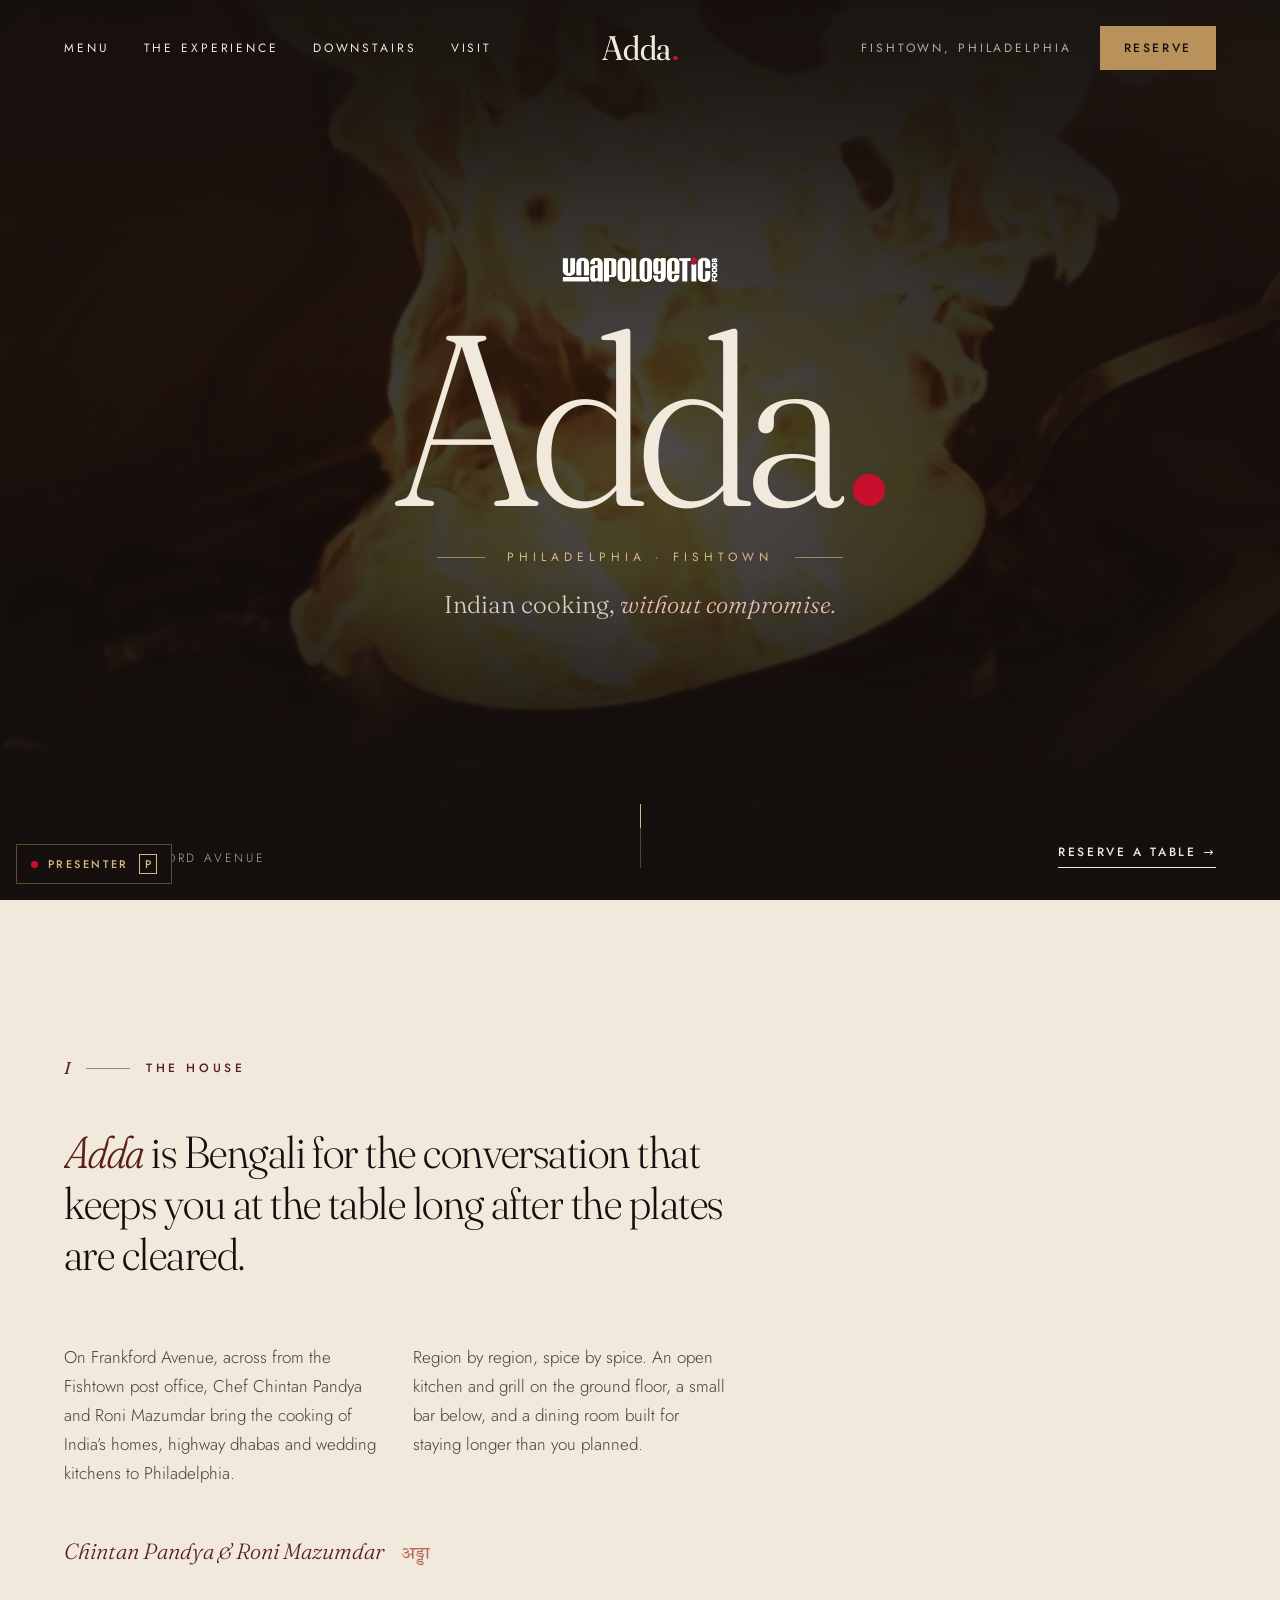
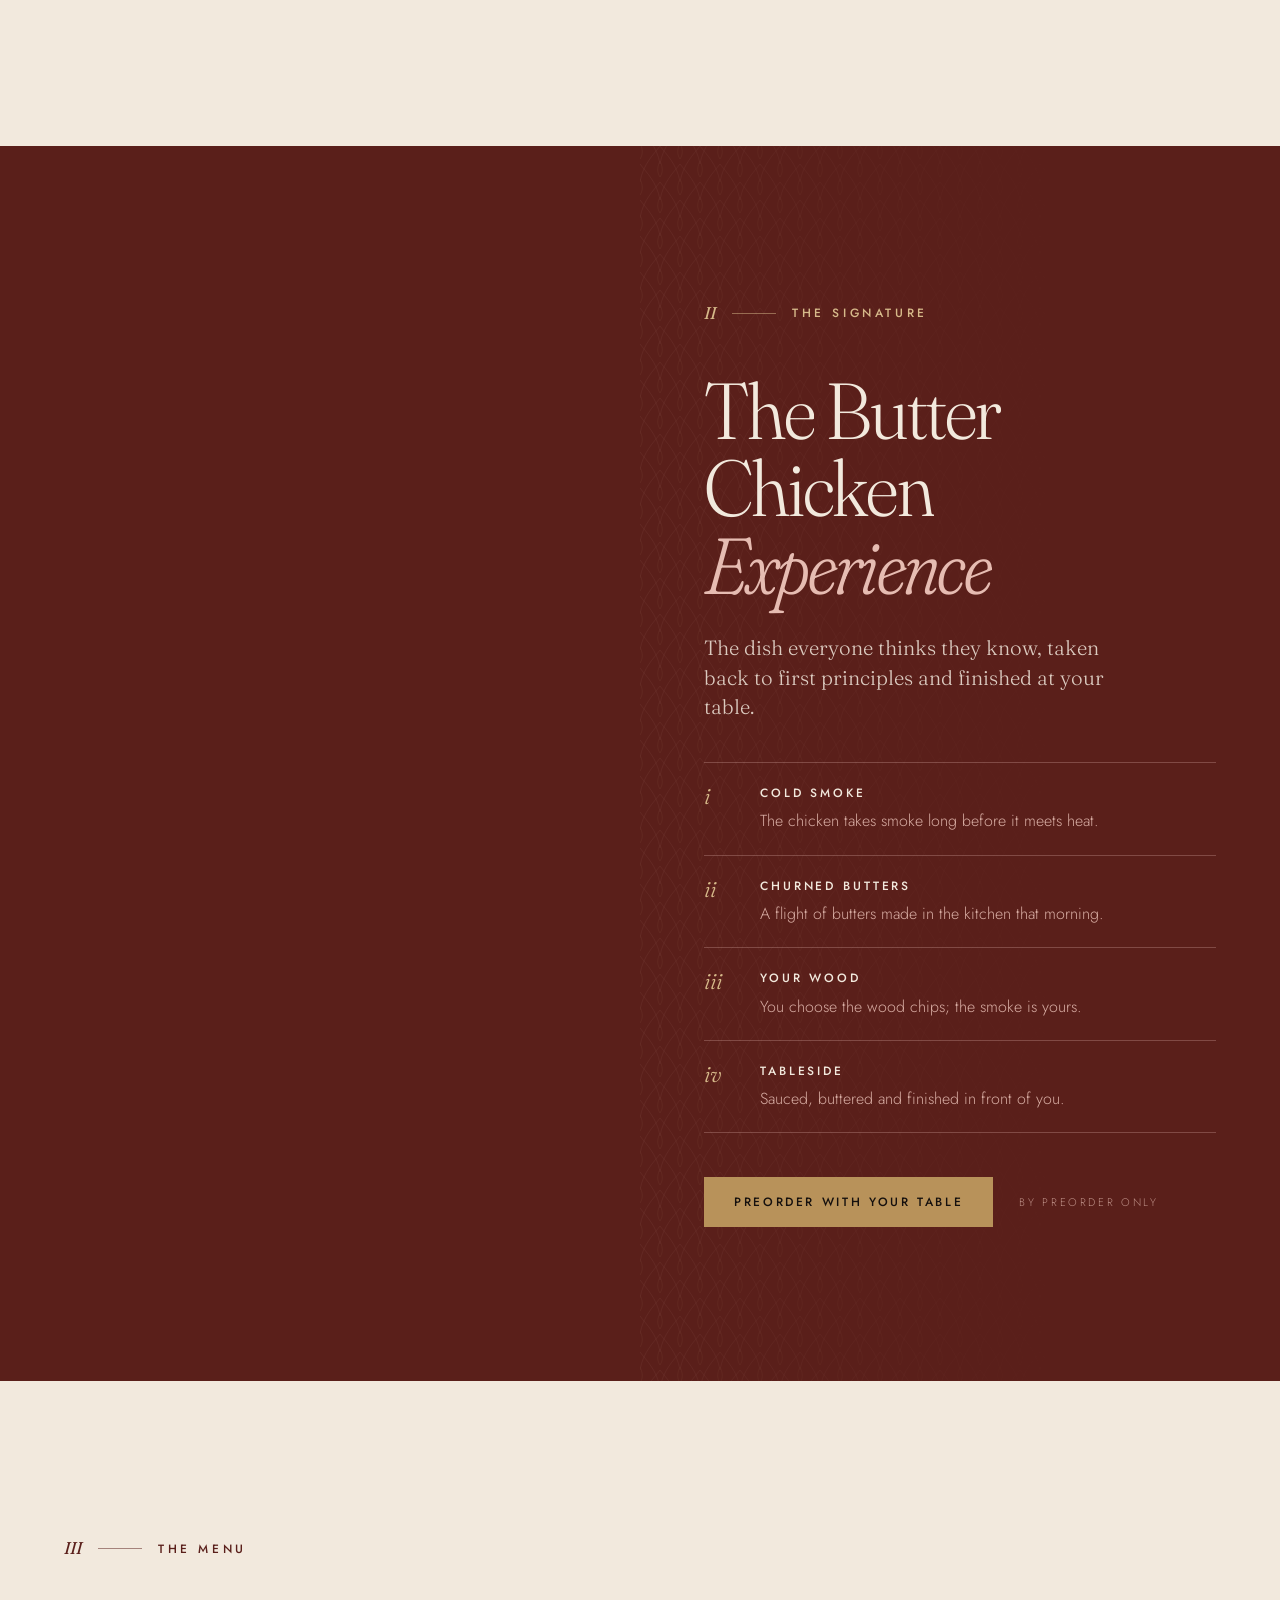
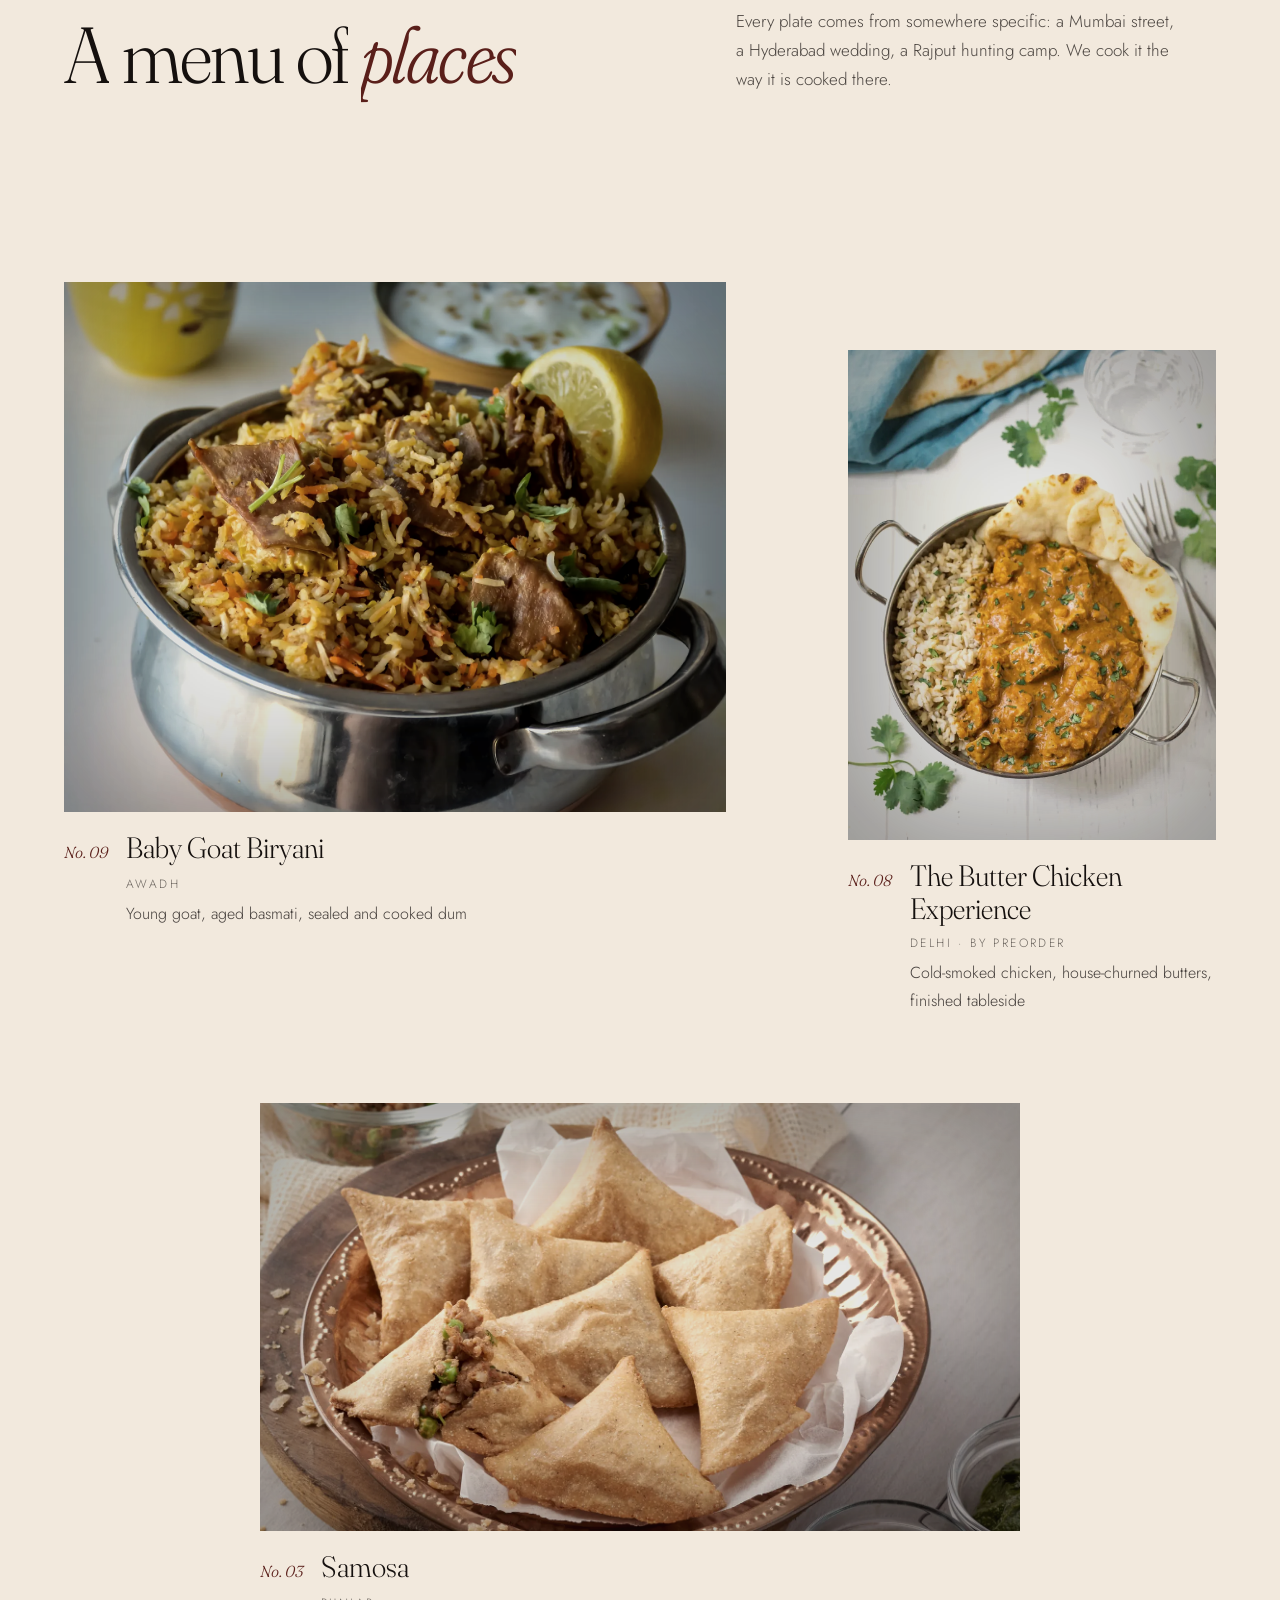
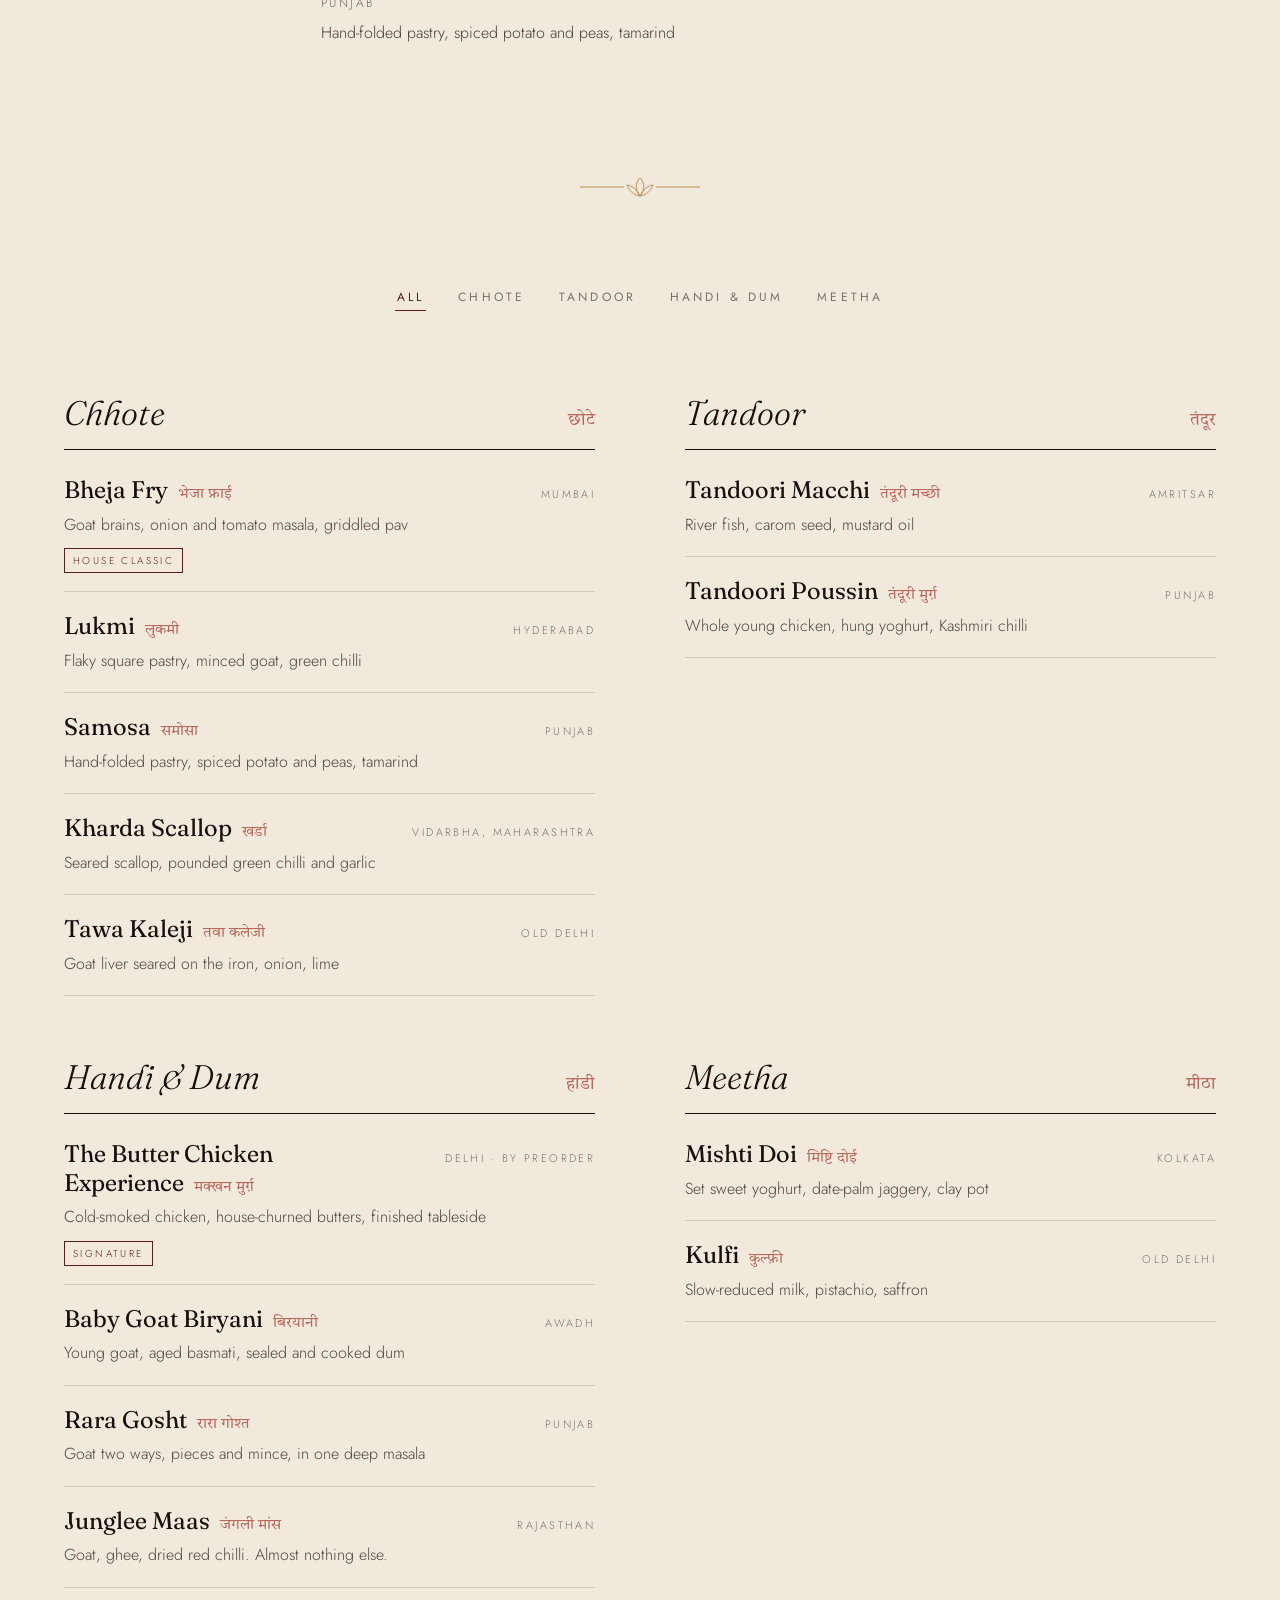
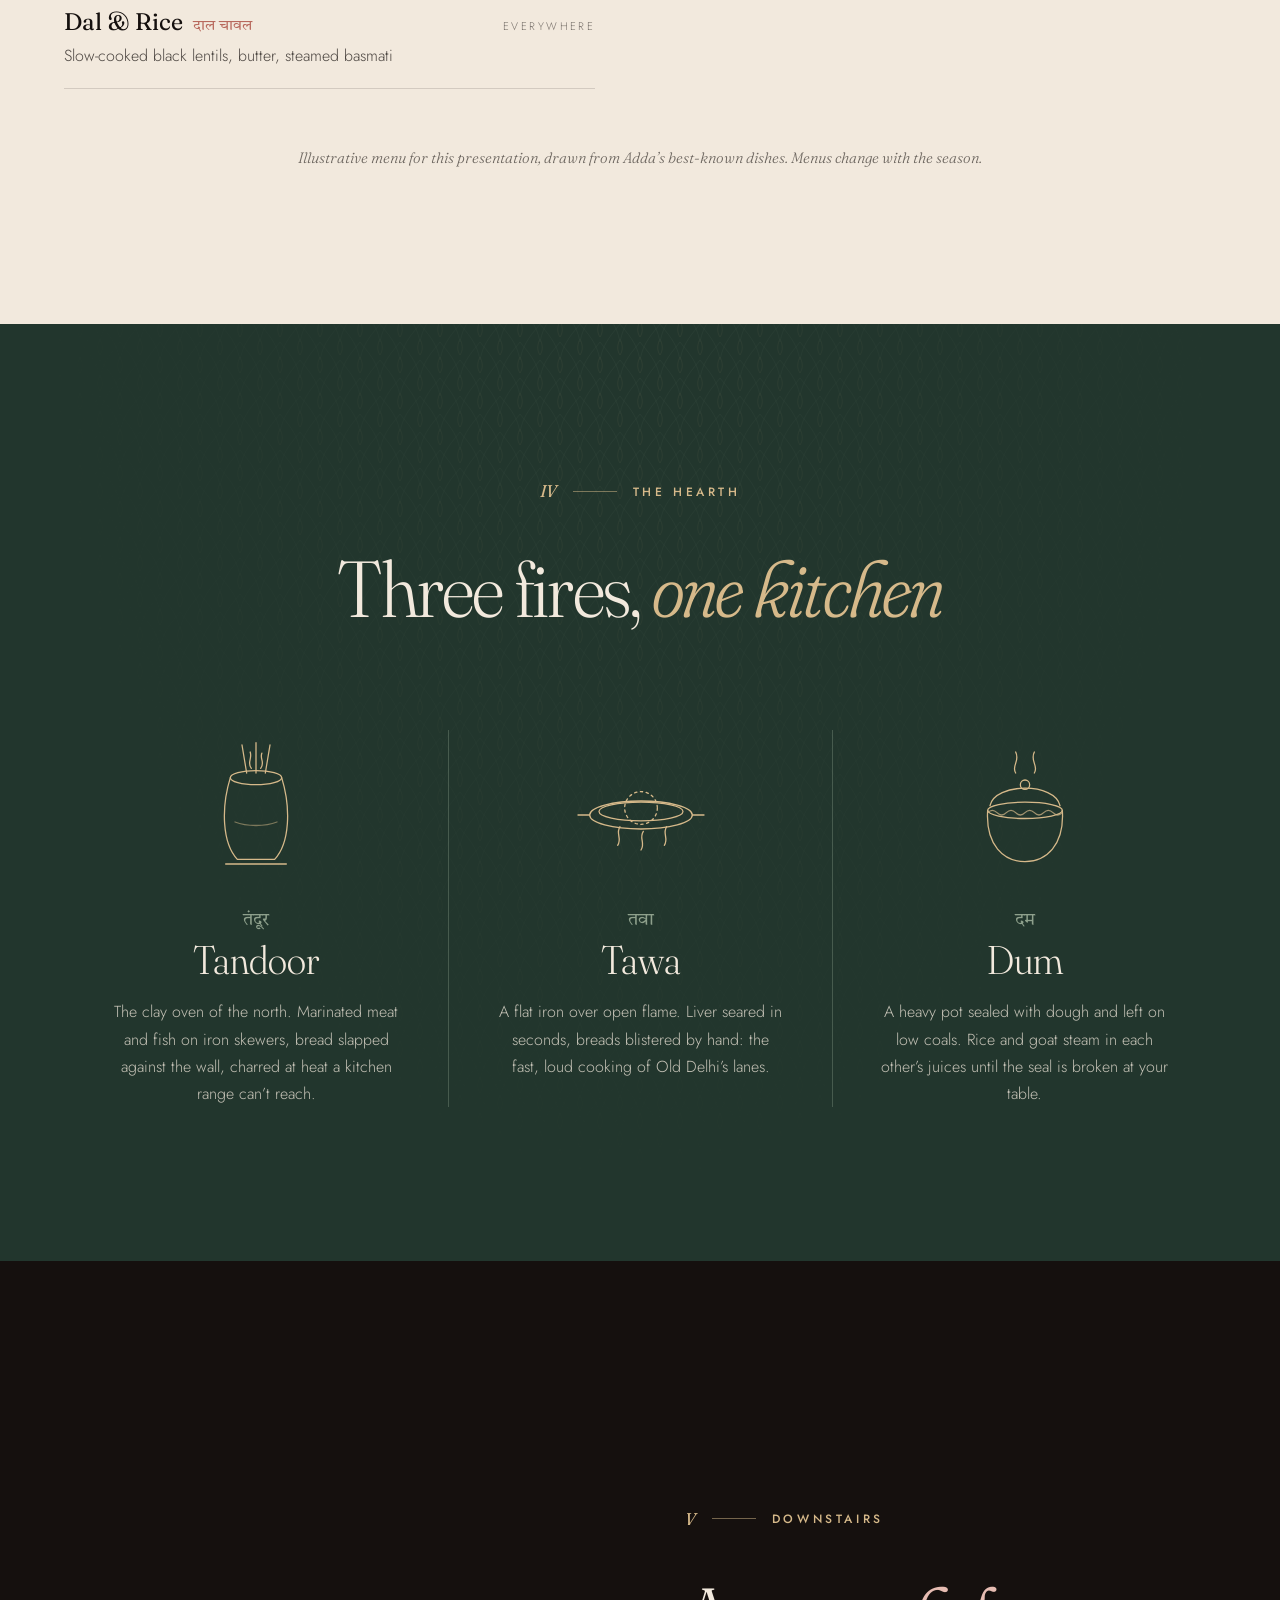
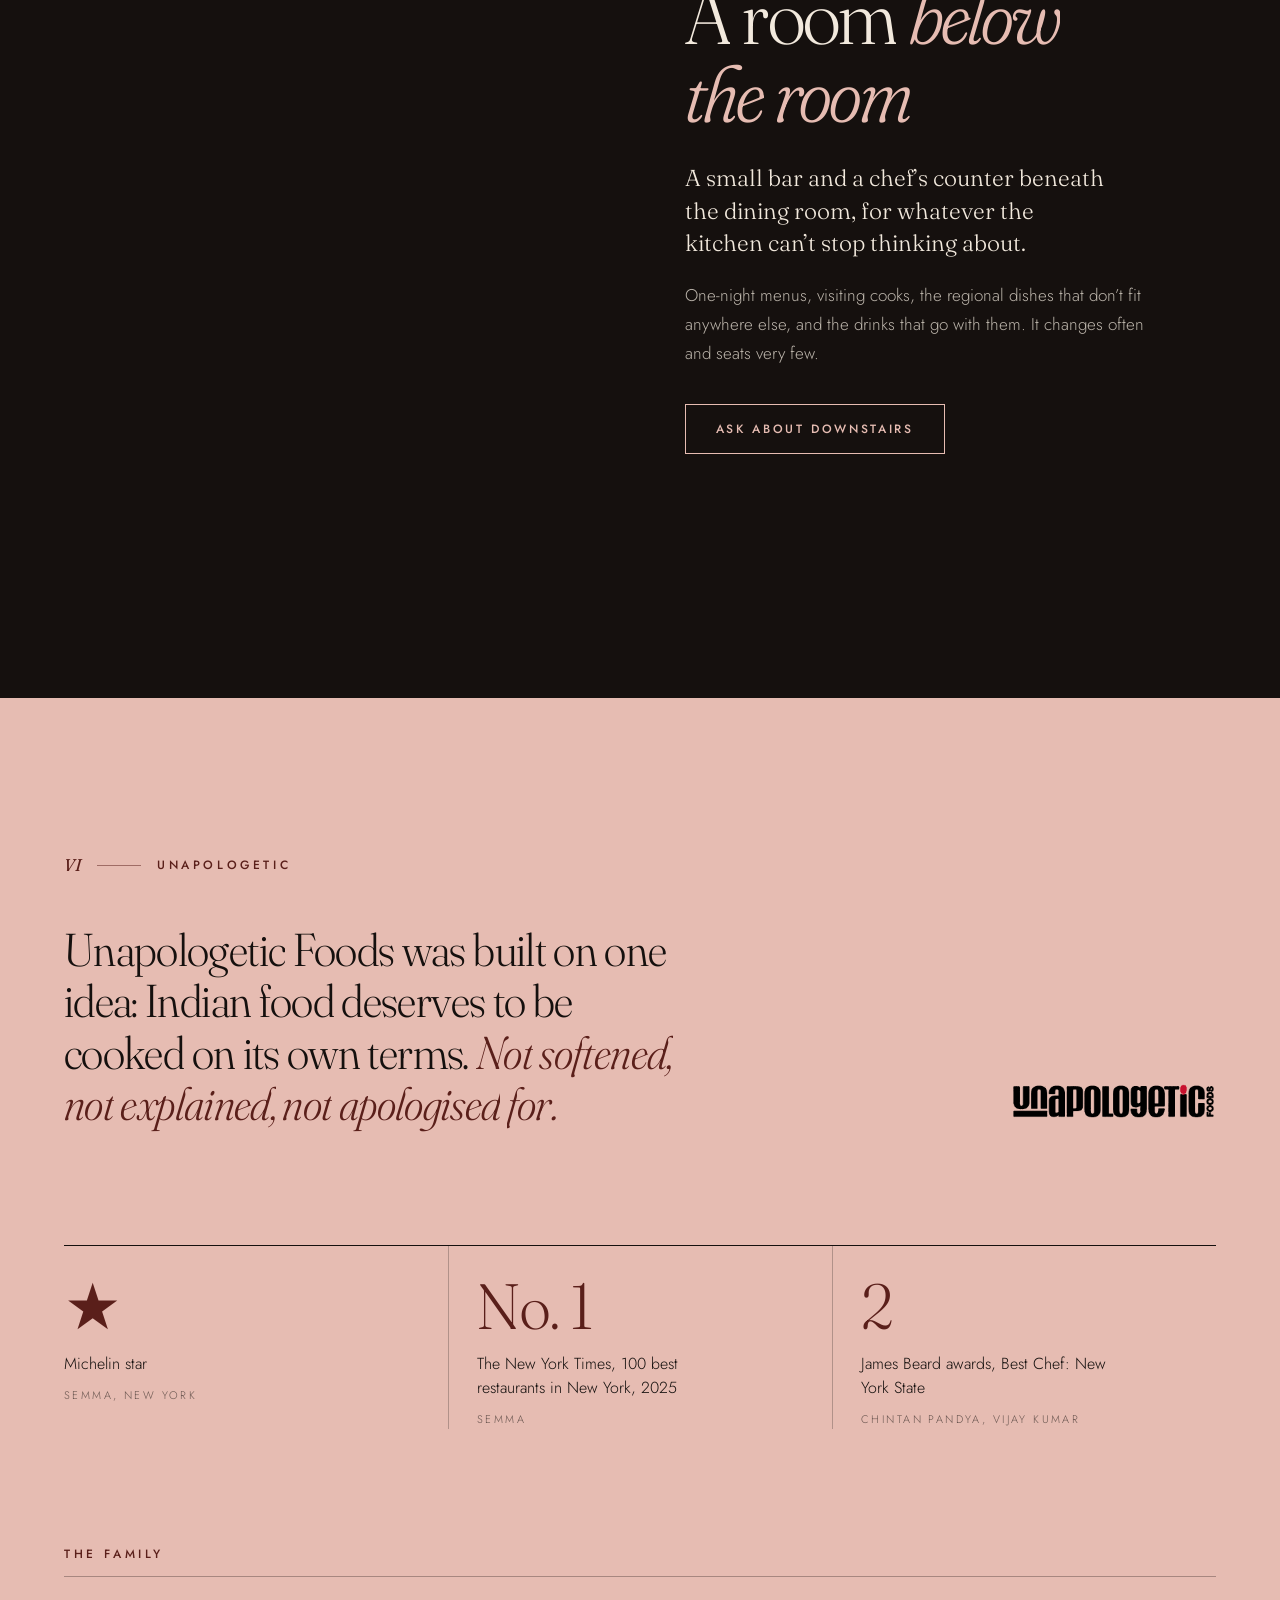
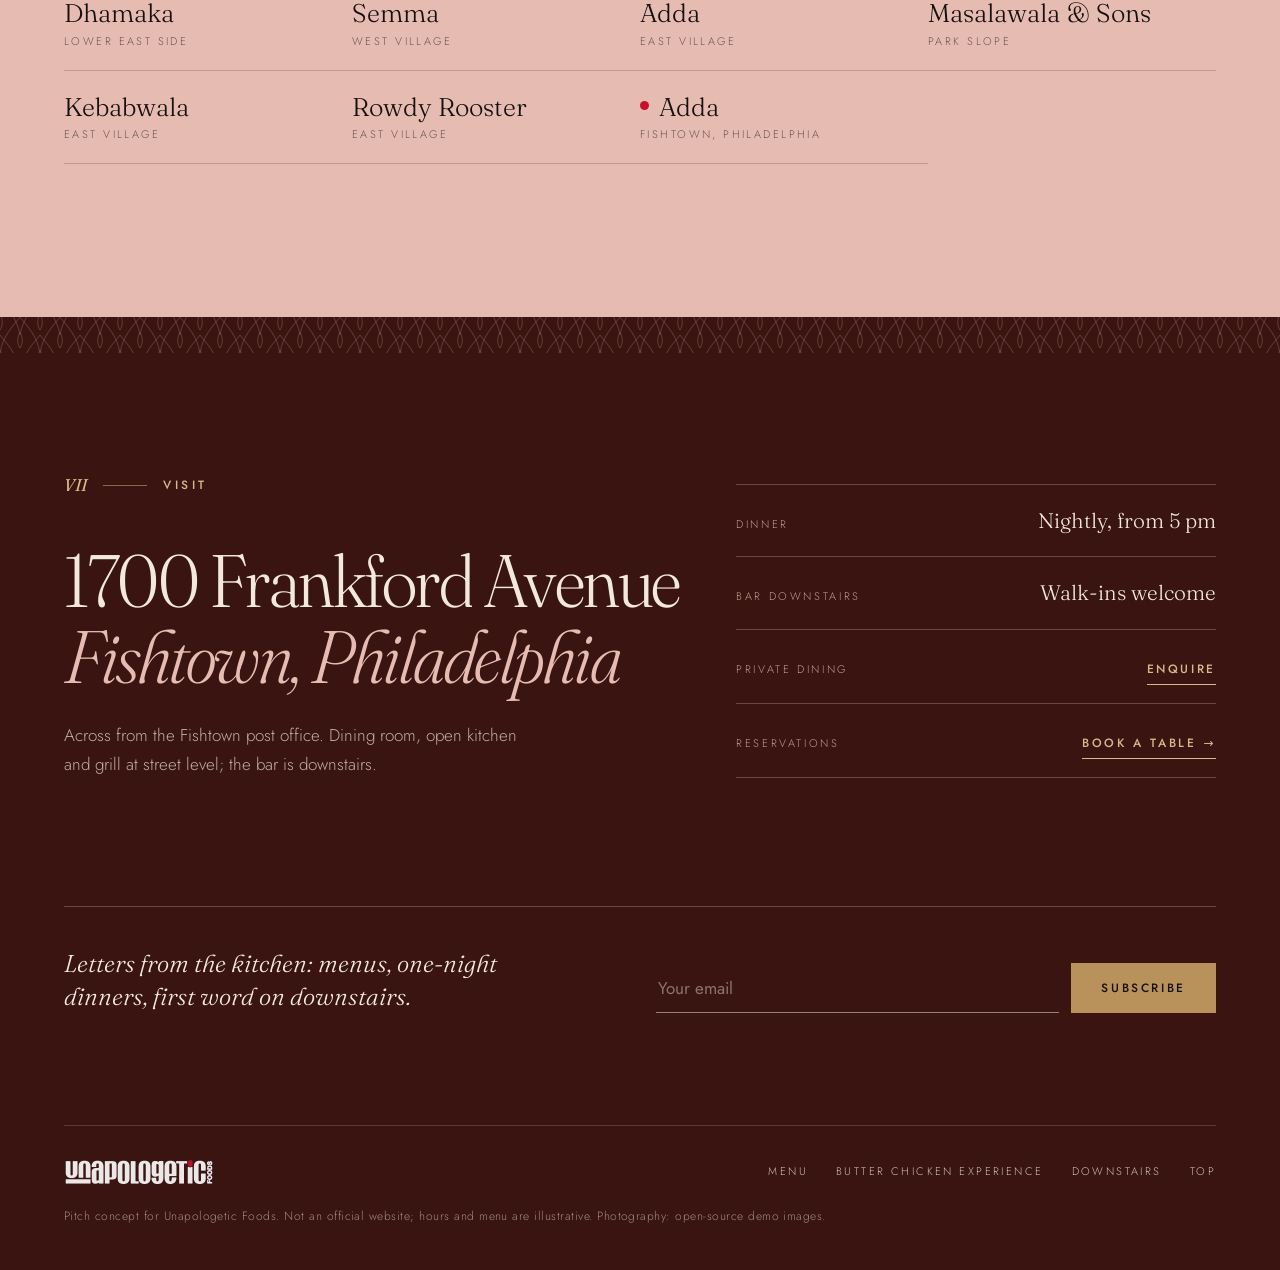
==== commit 486a305a: "Redesign Adda Philly demo at a Michelin-level editorial standard Replaces the retro-poster v1 with a" ====
--- a/index.html
+++ b/index.html
@@ -2,324 +2,433 @@
 <html lang="en">
 <head>
   <meta charset="utf-8">
-  <meta name="viewport" content="width=device-width, initial-scale=1">
-  <title>Adda Philly — Fishtown</title>
-  <meta name="description" content="Adda Philly by Unapologetic Foods. Indian, uncut. 1700 Frankford Ave, Fishtown. Pitch concept.">
-  <link rel="preconnect" href="https://fonts.googleapis.com">
-  <link rel="preconnect" href="https://fonts.gstatic.com" crossorigin>
-  <link href="https://fonts.googleapis.com/css2?family=Archivo:ital,wdth,wght@0,62..125,100..900;1,62..125,100..900&family=Teko:wght@400..700&family=Tiro+Devanagari+Hindi:ital@0;1&display=swap" rel="stylesheet">
+  <meta name="viewport" content="width=device-width, initial-scale=1, viewport-fit=cover">
+  <title>Adda — Fishtown, Philadelphia</title>
+  <meta name="description" content="Adda Philadelphia by Unapologetic Foods. Indian cooking without compromise, 1700 Frankford Avenue, Fishtown. Pitch concept.">
+  <meta name="theme-color" content="#15100e">
+  <link rel="preload" href="assets/fonts/fraunces-normal-latin.woff2" as="font" type="font/woff2" crossorigin>
+  <link rel="preload" href="assets/fonts/jost-normal-latin.woff2" as="font" type="font/woff2" crossorigin>
+  <link rel="stylesheet" href="fonts.css">
+  <link rel="preload" as="image" href="assets/video/fire-poster.jpg">
   <link rel="stylesheet" href="style.css">
 </head>
 <body>
 
-  <!-- Shared SVG shapes -->
-  <svg width="0" height="0" style="position:absolute" aria-hidden="true">
+  <!-- Shared line ornaments -->
+  <svg width="0" height="0" style="position:absolute" aria-hidden="true" focusable="false">
     <defs>
-      <path id="arch" d="M0 280 L0 120 A26 26 0 0 1 14 78 A26 26 0 0 1 40 42 A24 24 0 0 1 70 16 A20 20 0 0 1 100 0 A20 20 0 0 1 130 16 A24 24 0 0 1 160 42 A26 26 0 0 1 186 78 A26 26 0 0 1 200 120 L200 280 Z"/>
-      <pattern id="pat-diamond" width="20" height="10" patternUnits="userSpaceOnUse">
-        <rect width="20" height="10" fill="#f0a7ad"/>
-        <polygon points="10,0 20,5 10,10 0,5" fill="#3b1a16"/>
-        <circle cx="10" cy="5" r="1.6" fill="#f4a81d"/>
-      </pattern>
-      <pattern id="pat-vine" width="28" height="28" patternUnits="userSpaceOnUse">
-        <rect width="28" height="28" fill="#f4a81d"/>
-        <path d="M0 14 C7 4 21 4 28 14 C21 24 7 24 0 14Z" fill="#1e0f0c"/>
-        <circle cx="14" cy="14" r="3" fill="#e3157f"/>
-        <circle cx="0" cy="0" r="2" fill="#2fa39b"/><circle cx="28" cy="0" r="2" fill="#2fa39b"/>
-        <circle cx="0" cy="28" r="2" fill="#2fa39b"/><circle cx="28" cy="28" r="2" fill="#2fa39b"/>
-      </pattern>
-      <pattern id="pat-jaali" width="18" height="18" patternUnits="userSpaceOnUse">
-        <rect width="18" height="18" fill="#1e0f0c"/>
-        <path d="M9 1 L17 9 L9 17 L1 9Z" fill="none" stroke="#f4a81d" stroke-width="1.4"/>
-        <circle cx="9" cy="9" r="1.6" fill="#f4a81d"/>
-      </pattern>
+      <path id="arch" d="M0 300 L0 128 A28 28 0 0 1 15 84 A28 28 0 0 1 42 46 A26 26 0 0 1 72 18 A22 22 0 0 1 100 0 A22 22 0 0 1 128 18 A26 26 0 0 1 158 46 A28 28 0 0 1 185 84 A28 28 0 0 1 200 128 L200 300 Z"/>
+      <symbol id="lotus" viewBox="0 0 120 24">
+        <path d="M0 12 H44 M76 12 H120" stroke="currentColor" stroke-width="1" fill="none"/>
+        <path d="M60 3 C55 8 55 15 60 21 C65 15 65 8 60 3Z M60 21 C54 20 49 16 47 10 C53 11 57 15 60 21Z M60 21 C66 20 71 16 73 10 C67 11 63 15 60 21Z" stroke="currentColor" stroke-width="1" fill="none"/>
+      </symbol>
     </defs>
   </svg>
 
+  <div class="curtain" id="curtain" aria-hidden="true">
+    <span class="curtain__mark">Adda<i></i></span>
+  </div>
+
+  <a class="skip" href="#house">Skip to content</a>
+
   <!-- ============ NAV ============ -->
   <header class="nav" id="nav">
-    <a class="nav__mark" href="#top" aria-label="Adda Philly, back to top">
-      <span class="nav__hi" lang="hi">अड्डा</span>
-      <span class="nav__en">Adda&nbsp;Philly</span>
-    </a>
-    <nav class="nav__links" aria-label="Primary">
+    <nav class="nav__left" aria-label="Primary">
       <a href="#menu">Menu</a>
-      <a href="#butter-chicken">Butter Chicken</a>
+      <a href="#signature">The Experience</a>
       <a href="#downstairs">Downstairs</a>
       <a href="#visit">Visit</a>
     </nav>
-    <button class="btn btn--rani nav__cta" data-open="reserve">Reserve</button>
-    <button class="nav__burger" id="burger" aria-label="Open menu" aria-expanded="false"><span></span><span></span></button>
+    <a class="nav__mark" href="#top" aria-label="Adda, back to top">Adda<i aria-hidden="true"></i></a>
+    <div class="nav__right">
+      <span class="nav__place">Fishtown, Philadelphia</span>
+      <button class="btn btn--gold nav__cta" data-open="reserve">Reserve</button>
+      <button class="nav__burger" id="burger" aria-label="Open menu" aria-expanded="false" aria-controls="drawer"><span></span><span></span></button>
+    </div>
   </header>
 
   <div class="drawer" id="drawer" aria-hidden="true">
-    <button class="drawer__close" id="drawer-close" aria-label="Close menu">Close</button>
-    <a href="#menu">Menu <span lang="hi">खाना</span></a>
-    <a href="#butter-chicken">Butter Chicken <span lang="hi">मक्खन</span></a>
-    <a href="#downstairs">Downstairs <span lang="hi">नीचे</span></a>
-    <a href="#visit">Visit <span lang="hi">पता</span></a>
-    <button class="btn btn--rani" data-open="reserve">Reserve a table</button>
+    <div class="drawer__head">
+      <span class="nav__mark">Adda<i aria-hidden="true"></i></span>
+      <button class="drawer__close" id="drawer-close">Close</button>
+    </div>
+    <nav class="drawer__links" aria-label="Mobile">
+      <a href="#house"><small>I</small>The House</a>
+      <a href="#signature"><small>II</small>The Experience</a>
+      <a href="#menu"><small>III</small>Menu</a>
+      <a href="#hearth"><small>IV</small>The Hearth</a>
+      <a href="#downstairs"><small>V</small>Downstairs</a>
+      <a href="#visit"><small>VII</small>Visit</a>
+    </nav>
+    <div class="drawer__foot">
+      <button class="btn btn--gold btn--wide" data-open="reserve">Reserve a table</button>
+      <p>1700 Frankford Avenue · Fishtown</p>
+    </div>
   </div>
 
   <main>
 
-    <!-- ============ 01 HERO ============ -->
-    <section class="hero" id="top">
-      <div class="stitch stitch--l" aria-hidden="true"></div>
-      <div class="stitch stitch--r" aria-hidden="true"></div>
-
-      <p class="hero__kicker">
-        <span>Unapologetic Foods</span>
-        <span>1700 Frankford Ave</span>
-        <span>Fishtown, Philadelphia</span>
-      </p>
-
-      <h1 class="hero__word">
-        <span class="hero__hi" lang="hi" aria-hidden="true">अड्डा</span>
-        <span class="sr-only">Adda Philly</span>
-      </h1>
+    <!-- ============ HERO ============ -->
+    <section class="hero" id="top" aria-label="Adda Philadelphia">
+      <div class="hero__media" aria-hidden="true">
+        <video class="hero__video" id="hero-video" muted loop playsinline preload="metadata" poster="assets/video/fire-poster.jpg">
+          <source src="assets/video/fire.webm" type="video/webm">
+          <source src="assets/video/fire.mp4" type="video/mp4">
+        </video>
+      </div>
+      <div class="hero__veil" aria-hidden="true"></div>
+
+      <div class="hero__center">
+        <img class="hero__uf" src="assets/brand/unapologetic-white.png" alt="Unapologetic Foods" width="300" height="56">
+        <h1 class="hero__title">
+          <span class="hero__word">Adda<i aria-hidden="true"></i></span>
+          <span class="sr-only">Philadelphia</span>
+        </h1>
+        <p class="hero__place"><span></span>Philadelphia · Fishtown<span></span></p>
+        <p class="hero__line">Indian cooking, <em>without compromise.</em></p>
+      </div>
 
       <div class="hero__foot">
-        <p class="hero__def">
-          <b>adda</b> <i>(Bengali, n.)</i> — the place you meant to leave two hours ago.
-        </p>
-        <p class="hero__claim">Indian food.<br>Nothing dialled down.</p>
-        <div class="hero__actions">
-          <button class="btn btn--rani" data-open="reserve">Reserve a table</button>
-          <a class="btn btn--line" href="#menu">See the menu</a>
-        </div>
-      </div>
-    </section>
-
-    <div class="band band--diamond" aria-hidden="true"></div>
-
-    <!-- ============ 02 MANIFESTO ============ -->
-    <section class="manifesto" id="manifesto">
-      <p class="eyebrow">Chapter one · the house rule</p>
-      <h2 class="manifesto__head">
-        We don’t make it <em>milder.</em>
-      </h2>
-      <div class="manifesto__cols">
-        <p class="lede">
-          Unapologetic Foods cooks Indian food the way it is eaten at home, on the street
-          and at weddings across the subcontinent. Region by region. Spice by spice.
-          Nothing softened for anybody.
-        </p>
-        <p>
-          That’s how Dhamaka, Semma and Adda earned their following in New York. Adda
-          Philly brings the canteen classics to Fishtown, across from the post office, with
-          an open kitchen, a grill, and a room built for staying too long.
-        </p>
-      </div>
-      <ul class="facts">
-        <li><b>No. 1</b><span>Semma, NYT’s best restaurants in New York, 2025</span></li>
-        <li><b>★</b><span>Michelin star, Semma</span></li>
-        <li><b>2×</b><span>James Beard Best Chef: New York State</span></li>
-        <li><b>90</b><span>Seats on Frankford Ave, plus downstairs</span></li>
-      </ul>
-    </section>
-
-    <!-- ============ 03 BUTTER CHICKEN ============ -->
-    <section class="bc" id="butter-chicken">
-      <div class="bc__ghost" lang="hi" aria-hidden="true">मक्खन</div>
-      <div class="bc__grid">
-        <div class="bc__title">
-          <p class="eyebrow">The signature · preorder only</p>
-          <h2><span>Butter</span><span>Chicken</span></h2>
-          <p class="bc__sub">The Experience. Brought to the table, finished at the table.</p>
-          <button class="btn btn--ink" data-open="reserve" data-experience="1">Preorder with your table</button>
-        </div>
-        <ol class="bc__steps">
-          <li><b>01</b><h3>Cold-smoked</h3><p>The chicken takes smoke before it ever meets heat.</p></li>
-          <li><b>02</b><h3>Churned here</h3><p>A flight of butters made in the kitchen that morning.</p></li>
-          <li><b>03</b><h3>Your wood</h3><p>You choose the wood chips. The smoke is yours.</p></li>
-          <li><b>04</b><h3>Tableside</h3><p>Sauced, buttered and finished in front of you.</p></li>
+        <span>1700 Frankford Avenue</span>
+        <a class="hero__scroll" href="#house" aria-label="Scroll to content"><i></i></a>
+        <button class="linkbtn" data-open="reserve">Reserve a table <span aria-hidden="true">→</span></button>
+      </div>
+    </section>
+
+    <!-- ============ I. THE HOUSE ============ -->
+    <section class="house" id="house">
+      <div class="house__grid">
+        <p class="chapter" data-reveal><span>I</span>The House</p>
+        <div class="house__text">
+          <h2 class="statement" data-reveal="lines">
+            <em>Adda</em> is Bengali for the conversation that keeps you at the table long after the plates are cleared.
+          </h2>
+          <div class="house__cols" data-reveal>
+            <p>On Frankford Avenue, across from the Fishtown post office, Chef Chintan Pandya and Roni Mazumdar bring the cooking of India’s homes, highway dhabas and wedding kitchens to Philadelphia.</p>
+            <p>Region by region, spice by spice. An open kitchen and grill on the ground floor, a small bar below, and a dining room built for staying longer than you planned.</p>
+          </div>
+          <p class="house__sign" data-reveal>Chintan Pandya &amp; Roni Mazumdar <span lang="hi">अड्डा</span></p>
+        </div>
+        <figure class="house__fig" data-reveal="mask">
+          <div class="archframe">
+            <img data-img="house" alt="Baby goat biryani, served from the pot" loading="lazy">
+          </div>
+          <figcaption>Baby goat biryani, opened at the table.</figcaption>
+        </figure>
+      </div>
+    </section>
+
+    <!-- ============ II. SIGNATURE ============ -->
+    <section class="sig" id="signature">
+      <figure class="sig__media" data-reveal="mask">
+        <img data-img="signature" alt="Butter chicken finished with house-churned butter" loading="lazy">
+      </figure>
+      <div class="sig__body">
+        <p class="chapter chapter--light" data-reveal><span>II</span>The Signature</p>
+        <h2 class="title" data-reveal="lines">The Butter Chicken <em>Experience</em></h2>
+        <p class="sig__lede" data-reveal>The dish everyone thinks they know, taken back to first principles and finished at your table.</p>
+        <ol class="rite" data-reveal>
+          <li><span>i</span><div><h3>Cold smoke</h3><p>The chicken takes smoke long before it meets heat.</p></div></li>
+          <li><span>ii</span><div><h3>Churned butters</h3><p>A flight of butters made in the kitchen that morning.</p></div></li>
+          <li><span>iii</span><div><h3>Your wood</h3><p>You choose the wood chips; the smoke is yours.</p></div></li>
+          <li><span>iv</span><div><h3>Tableside</h3><p>Sauced, buttered and finished in front of you.</p></div></li>
         </ol>
-        <div class="bc__seal" aria-hidden="true">
-          <svg viewBox="0 0 200 200">
-            <defs><path id="seal-circle" d="M100 100 m-76 0 a76 76 0 1 1 152 0 a76 76 0 1 1 -152 0"/></defs>
-            <circle cx="100" cy="100" r="98" fill="#e9432b"/>
-            <circle cx="100" cy="100" r="90" fill="none" stroke="#f3d6bb" stroke-width="1.5" stroke-dasharray="2 4"/>
-            <text font-family="Archivo" font-weight="800" font-size="11.5" letter-spacing="2.6" fill="#f3d6bb"><textPath href="#seal-circle" textLength="470">PREORDER · TABLESIDE · SMOKED · CHURNED · </textPath></text>
-            <text x="100" y="124" text-anchor="middle" font-family="Teko" font-weight="600" font-size="72" fill="#f3d6bb">घी</text>
-          </svg>
-        </div>
-      </div>
-    </section>
-
-    <div class="band band--scallop" aria-hidden="true"></div>
-
-    <!-- ============ 04 MENU ============ -->
+        <div class="sig__cta" data-reveal>
+          <button class="btn btn--gold" data-open="reserve" data-experience="1">Preorder with your table</button>
+          <span>By preorder only</span>
+        </div>
+      </div>
+    </section>
+
+    <!-- ============ III. MENU ============ -->
     <section class="menu" id="menu">
       <header class="menu__head">
-        <div>
-          <p class="eyebrow">Chapter two · the canteen</p>
-          <h2 class="menu__title"><span lang="hi">खाना</span> The Menu</h2>
-        </div>
-        <p class="menu__note">Each plate gets its own label, like the bazaar packaging we grew up reading. Tap one to open it.</p>
+        <p class="chapter" data-reveal><span>III</span>The Menu</p>
+        <h2 class="title" data-reveal="lines">A menu of <em>places</em></h2>
+        <p class="menu__intro" data-reveal>Every plate comes from somewhere specific: a Mumbai street, a Hyderabad wedding, a Rajput hunting camp. We cook it the way it is cooked there.</p>
       </header>
-      <div class="tabs" role="tablist" aria-label="Menu sections">
-        <button class="tab is-active" role="tab" aria-selected="true" data-filter="all">All</button>
-        <button class="tab" role="tab" aria-selected="false" data-filter="chhote">Chhote · small</button>
-        <button class="tab" role="tab" aria-selected="false" data-filter="tandoor">Tandoor</button>
-        <button class="tab" role="tab" aria-selected="false" data-filter="handi">Handi &amp; Dum</button>
-        <button class="tab" role="tab" aria-selected="false" data-filter="meetha">Meetha</button>
-      </div>
-      <div class="labels" id="labels"></div>
-      <p class="menu__fine">Illustrative menu for this pitch. Dishes drawn from Adda’s published favourites.</p>
-    </section>
-
-    <!-- ============ 05 DOWNSTAIRS ============ -->
+
+      <div class="plates" id="plates"></div>
+
+      <svg class="ornament" aria-hidden="true"><use href="#lotus"/></svg>
+
+      <div class="carte">
+        <div class="tabs" role="tablist" aria-label="Menu sections">
+          <button class="tab is-active" role="tab" aria-selected="true" data-filter="all">All</button>
+          <button class="tab" role="tab" aria-selected="false" data-filter="chhote">Chhote</button>
+          <button class="tab" role="tab" aria-selected="false" data-filter="tandoor">Tandoor</button>
+          <button class="tab" role="tab" aria-selected="false" data-filter="handi">Handi &amp; Dum</button>
+          <button class="tab" role="tab" aria-selected="false" data-filter="meetha">Meetha</button>
+        </div>
+        <div class="carte__cols" id="carte"></div>
+        <p class="carte__fine">Illustrative menu for this presentation, drawn from Adda’s best-known dishes. Menus change with the season.</p>
+      </div>
+      <div class="peek" id="peek" aria-hidden="true"><img alt=""></div>
+    </section>
+
+    <!-- ============ IV. HEARTH ============ -->
+    <section class="hearth" id="hearth">
+      <div class="hearth__pattern" aria-hidden="true"></div>
+      <header class="hearth__head">
+        <p class="chapter chapter--light" data-reveal><span>IV</span>The Hearth</p>
+        <h2 class="title" data-reveal="lines">Three fires, <em>one kitchen</em></h2>
+      </header>
+      <div class="fires">
+        <article class="fire" data-reveal>
+          <svg viewBox="0 0 120 120" aria-hidden="true">
+            <ellipse cx="60" cy="34" rx="22" ry="6"/>
+            <path d="M38 34 C30 60 31 90 44 104 H76 C89 90 90 60 82 34"/>
+            <path d="M34 108 H86"/><path d="M42 72 C52 76 68 76 78 72" opacity=".5"/>
+            <path d="M52 30 L48 6 M60 30 V4 M68 30 L72 6"/>
+            <path d="M56 26 C52 21 57 18 55 12 M64 26 C68 21 63 18 65 13" class="flame"/>
+          </svg>
+          <p class="fire__hi" lang="hi">तंदूर</p>
+          <h3>Tandoor</h3>
+          <p>The clay oven of the north. Marinated meat and fish on iron skewers, bread slapped against the wall, charred at heat a kitchen range can’t reach.</p>
+        </article>
+        <article class="fire" data-reveal>
+          <svg viewBox="0 0 120 120" aria-hidden="true">
+            <ellipse cx="60" cy="66" rx="44" ry="12"/>
+            <ellipse cx="60" cy="63" rx="36" ry="8"/>
+            <path d="M16 66 H6 M104 66 H114"/>
+            <circle cx="60" cy="60" r="14" stroke-dasharray="2 3"/>
+            <path d="M40 92 C44 86 38 82 42 76 M60 96 C64 90 58 86 62 80 M80 92 C84 86 78 82 82 76" class="flame"/>
+          </svg>
+          <p class="fire__hi" lang="hi">तवा</p>
+          <h3>Tawa</h3>
+          <p>A flat iron over open flame. Liver seared in seconds, breads blistered by hand: the fast, loud cooking of Old Delhi’s lanes.</p>
+        </article>
+        <article class="fire" data-reveal>
+          <svg viewBox="0 0 120 120" aria-hidden="true">
+            <path d="M28 62 C26 92 42 106 60 106 C78 106 94 92 92 62"/>
+            <ellipse cx="60" cy="62" rx="32" ry="7"/>
+            <path d="M30 58 C34 38 86 38 90 58"/>
+            <path d="M28 64 q4 -4 8 0 t8 0 t8 0 t8 0 t8 0 t8 0 t8 0 t8 0" opacity=".7"/>
+            <circle cx="60" cy="40" r="4"/>
+            <path d="M52 30 C48 24 56 20 52 12 M68 30 C72 24 64 20 68 12" class="flame"/>
+          </svg>
+          <p class="fire__hi" lang="hi">दम</p>
+          <h3>Dum</h3>
+          <p>A heavy pot sealed with dough and left on low coals. Rice and goat steam in each other’s juices until the seal is broken at your table.</p>
+        </article>
+      </div>
+    </section>
+
+    <!-- ============ V. DOWNSTAIRS ============ -->
     <section class="down" id="downstairs">
-      <div class="down__arches" aria-hidden="true">
-        <svg viewBox="0 0 200 280" preserveAspectRatio="xMidYMax meet">
-          <use href="#arch" fill="url(#pat-diamond)"/>
-          <g class="arch-in" style="--d:0"><use href="#arch" fill="#a6d4bb" transform="translate(14 22) scale(.86 .92)"/></g>
-          <g class="arch-in" style="--d:1"><use href="#arch" fill="url(#pat-vine)" transform="translate(28 46) scale(.72 .835)"/></g>
-          <g class="arch-in" style="--d:2"><use href="#arch" fill="#2fa39b" transform="translate(44 72) scale(.56 .743)"/></g>
-          <g class="arch-in" style="--d:3"><use href="#arch" fill="url(#pat-jaali)" transform="translate(58 98) scale(.42 .65)"/></g>
-          <g class="arch-in" style="--d:4"><use href="#arch" fill="#e3157f" transform="translate(76 142) scale(.24 .493)"/></g>
+      <div class="down__art" data-reveal="mask" aria-hidden="true">
+        <svg class="down__arches" viewBox="-24 -24 248 348" preserveAspectRatio="xMidYMax meet">
+          <use href="#arch" class="a1" transform="translate(-18 -18) scale(1.18 1.12)"/>
+          <use href="#arch" class="a2" transform="translate(-9 -9) scale(1.09 1.06)"/>
         </svg>
-      </div>
-      <div class="down__copy">
-        <p class="eyebrow">Chapter three · below the dining room</p>
-        <h2 class="down__title"><span lang="hi">नीचे</span>Downstairs</h2>
-        <p class="lede">A small bar and a kitchen counter under the dining room, for whatever the chefs can’t stop thinking about.</p>
-        <p>Chef-driven dinners, one-night projects and the drinks that go with them. It changes often and seats very few. Ask for it when you book.</p>
-        <button class="btn btn--ink" data-open="reserve">Ask about downstairs</button>
-      </div>
-    </section>
-
-    <!-- ============ 06 FOUNDERS ============ -->
-    <section class="founders" id="founders">
-      <h2 class="founders__head">Mumbai and Kolkata walk into Fishtown.</h2>
-      <div class="founders__body">
-        <figure class="print">
-          <div class="print__plate">
-            <span class="print__big" lang="hi">बेझिझक</span>
-            <span class="print__small">bejhijhak — without hesitation</span>
-          </div>
-          <figcaption>Chef Chintan Pandya (Mumbai) and Roni Mazumdar (Kolkata), founders of Unapologetic Foods.</figcaption>
-        </figure>
-        <div class="founders__text">
-          <p class="lede">They built the most talked-about Indian restaurants in America by refusing the one thing everyone told them to do: tone it down.</p>
-          <p>No butter-chicken-for-beginners. No “mild, medium, hot.” Just the food of specific places, cooked by people who grew up eating it. Philly gets the same deal.</p>
-          <blockquote>“Indian food without compromise.”<cite>The Unapologetic brief, in four words</cite></blockquote>
-        </div>
-      </div>
-      <p class="eyebrow founders__eyebrow">The family</p>
-      <ul class="boxes" aria-label="Unapologetic Foods restaurants">
-        <li class="box" style="--bg:#e3157f;--ink:#1e0f0c"><b>Dhamaka</b><span>Essex Market, NYC</span></li>
-        <li class="box" style="--bg:#2fa39b;--ink:#f7eedd"><b>Semma</b><span>Greenwich Village</span></li>
-        <li class="box" style="--bg:#f4a81d;--ink:#3b1a16"><b>Adda</b><span>East Village</span></li>
-        <li class="box" style="--bg:#3b1a16;--ink:#f3d6bb"><b>Masalawala &amp; Sons</b><span>Park Slope</span></li>
-        <li class="box" style="--bg:#e9432b;--ink:#f7eedd"><b>Kebabwala</b><span>East Village</span></li>
-        <li class="box" style="--bg:#a6d4bb;--ink:#3b1a16"><b>Rowdy Rooster</b><span>East Village</span></li>
-        <li class="box box--new" style="--bg:#f7eedd;--ink:#e3157f"><b>Adda Philly</b><span>Fishtown · new</span></li>
+        <div class="down__window">
+          <svg class="down__lamp" viewBox="0 0 100 200" aria-hidden="true">
+            <path d="M50 0 V62"/>
+            <path d="M42 62 H58 L62 70 H38Z"/>
+            <path d="M38 70 C22 84 20 112 34 128 H66 C80 112 78 84 62 70"/>
+            <path d="M34 128 C38 140 44 146 50 150 C56 146 62 140 66 128"/>
+            <path d="M28 96 H72 M31 112 H69" opacity=".6"/>
+            <path d="M42 76 C36 90 36 110 42 126 M58 76 C64 90 64 110 58 126 M50 72 V128" opacity=".6"/>
+            <path d="M50 150 V166 M46 170 L50 166 L54 170 M50 170 V180" />
+            <path d="M40 150 V160 M60 150 V160 M36 144 V152 M64 144 V152" opacity=".7"/>
+            <ellipse class="glow" cx="50" cy="104" rx="10" ry="16"/>
+          </svg>
+        </div>
+      </div>
+      <div class="down__body">
+        <p class="chapter chapter--light" data-reveal><span>V</span>Downstairs</p>
+        <h2 class="title" data-reveal="lines">A room <em>below the room</em></h2>
+        <p class="down__lede" data-reveal>A small bar and a chef’s counter beneath the dining room, for whatever the kitchen can’t stop thinking about.</p>
+        <p data-reveal>One-night menus, visiting cooks, the regional dishes that don’t fit anywhere else, and the drinks that go with them. It changes often and seats very few.</p>
+        <button class="btn btn--line" data-open="reserve" data-down="1" data-reveal>Ask about downstairs</button>
+      </div>
+    </section>
+
+    <!-- ============ VI. UNAPOLOGETIC ============ -->
+    <section class="uf" id="unapologetic">
+      <div class="uf__top">
+        <p class="chapter" data-reveal><span>VI</span>Unapologetic</p>
+        <p class="uf__statement" data-reveal="lines">Unapologetic Foods was built on one idea: Indian food deserves to be cooked on its own terms. <em>Not softened, not explained, not apologised for.</em></p>
+        <img class="uf__logo" src="assets/brand/unapologetic-black.png" alt="Unapologetic Foods" width="240" height="45" loading="lazy" data-reveal>
+      </div>
+      <ul class="honours" data-reveal>
+        <li><b>★</b><span>Michelin star</span><small>Semma, New York</small></li>
+        <li><b>No. 1</b><span>The New York Times, 100 best restaurants in New York, 2025</span><small>Semma</small></li>
+        <li><b>2</b><span>James Beard awards, Best Chef: New York State</span><small>Chintan Pandya, Vijay Kumar</small></li>
       </ul>
-    </section>
-
-    <!-- ============ 07 VISIT ============ -->
+      <div class="family" data-reveal>
+        <p class="family__label">The family</p>
+        <ul>
+          <li>Dhamaka <span>Lower East Side</span></li>
+          <li>Semma <span>West Village</span></li>
+          <li>Adda <span>East Village</span></li>
+          <li>Masalawala &amp; Sons <span>Park Slope</span></li>
+          <li>Kebabwala <span>East Village</span></li>
+          <li>Rowdy Rooster <span>East Village</span></li>
+          <li class="is-new">Adda <span>Fishtown, Philadelphia</span></li>
+        </ul>
+      </div>
+    </section>
+
+    <!-- ============ VII. VISIT ============ -->
     <section class="visit" id="visit">
+      <div class="visit__pattern" aria-hidden="true"></div>
       <div class="visit__grid">
-        <div>
-          <p class="eyebrow">Chapter four · find us</p>
-          <address class="visit__addr">1700 Frankford Ave<br>Fishtown, Philadelphia</address>
-          <p class="visit__meta">Across from the Fishtown post office. Dining room, open kitchen and grill on the ground floor. Bar downstairs.</p>
-        </div>
-        <div class="visit__cta">
-          <p class="lede">Come hungry. Stay longer than you planned. That’s the whole point.</p>
-          <button class="btn btn--rani" data-open="reserve">Reserve a table</button>
-        </div>
-      </div>
-      <div class="visit__word" aria-hidden="true">ADDA</div>
+        <div class="visit__addr">
+          <p class="chapter chapter--light" data-reveal><span>VII</span>Visit</p>
+          <address data-reveal="lines">1700 Frankford Avenue<br><em>Fishtown, Philadelphia</em></address>
+          <p class="visit__note" data-reveal>Across from the Fishtown post office. Dining room, open kitchen and grill at street level; the bar is downstairs.</p>
+        </div>
+        <dl class="visit__info" data-reveal>
+          <div><dt>Dinner</dt><dd>Nightly, from 5 pm</dd></div>
+          <div><dt>Bar downstairs</dt><dd>Walk-ins welcome</dd></div>
+          <div><dt>Private dining</dt><dd><button class="linkbtn" data-open="reserve">Enquire</button></dd></div>
+          <div><dt>Reservations</dt><dd><button class="linkbtn" data-open="reserve">Book a table →</button></dd></div>
+        </dl>
+      </div>
+      <form class="letters" id="letters" data-reveal>
+        <label for="letters-email">Letters from the kitchen: menus, one-night dinners, first word on downstairs.</label>
+        <div class="letters__row">
+          <input id="letters-email" type="email" placeholder="Your email" required autocomplete="email">
+          <button class="btn btn--gold" type="submit">Subscribe</button>
+        </div>
+        <p class="letters__done" aria-live="polite"></p>
+      </form>
       <footer class="foot">
-        <span>Adda Philly · an Unapologetic Foods restaurant</span>
-        <span>Pitch concept. Not an official Unapologetic Foods website.</span>
+        <img src="assets/brand/unapologetic-white.png" alt="Unapologetic Foods" width="180" height="34" loading="lazy">
+        <nav aria-label="Footer">
+          <a href="#menu">Menu</a><a href="#signature">Butter Chicken Experience</a><a href="#downstairs">Downstairs</a><a href="#top">Top</a>
+        </nav>
+        <p>Pitch concept for Unapologetic Foods. Not an official website; hours and menu are illustrative. Photography: open-source demo images.</p>
       </footer>
     </section>
   </main>
 
+  <!-- Mobile sticky reserve -->
+  <div class="dock" id="dock">
+    <span>Adda · Fishtown</span>
+    <button class="btn btn--gold" data-open="reserve">Reserve</button>
+  </div>
+
   <!-- ============ DISH MODAL ============ -->
-  <div class="modal" id="dish-modal" aria-hidden="true">
+  <div class="modal modal--dish" id="dish-modal" aria-hidden="true">
     <div class="modal__scrim" data-close></div>
-    <article class="dish" role="dialog" aria-modal="true" aria-labelledby="dish-en">
+    <article class="dish" role="dialog" aria-modal="true" aria-labelledby="dish-name">
       <button class="modal__x" data-close aria-label="Close">×</button>
-      <div class="dish__label">
-        <span class="dish__num" id="dish-num"></span>
-        <span class="dish__hi" id="dish-hi" lang="hi"></span>
-        <span class="dish__region" id="dish-region"></span>
-      </div>
-      <div class="dish__text">
-        <p class="eyebrow" id="dish-section"></p>
-        <h2 id="dish-en"></h2>
+      <figure class="dish__media">
+        <img id="dish-img" alt="">
+        <div class="dish__plain" id="dish-plain" aria-hidden="true"><svg><use href="#lotus"/></svg><span id="dish-plain-hi" lang="hi"></span></div>
+      </figure>
+      <div class="dish__body">
+        <p class="dish__meta"><span id="dish-num"></span><span id="dish-section"></span></p>
+        <h2 id="dish-name"></h2>
+        <p class="dish__hi" id="dish-hi" lang="hi"></p>
+        <p class="dish__region" id="dish-region"></p>
         <p class="dish__line" id="dish-line"></p>
         <p class="dish__note" id="dish-note"></p>
-        <button class="btn btn--rani" data-open="reserve">Reserve to order it</button>
+        <div class="dish__actions">
+          <button class="btn btn--gold" data-open="reserve">Reserve a table</button>
+          <div class="dish__nav">
+            <button class="iconbtn" id="dish-prev" aria-label="Previous dish">←</button>
+            <button class="iconbtn" id="dish-next" aria-label="Next dish">→</button>
+          </div>
+        </div>
       </div>
     </article>
   </div>
 
-  <!-- ============ RESERVATION MODAL ============ -->
-  <div class="modal" id="reserve-modal" aria-hidden="true">
+  <!-- ============ RESERVATION PANEL ============ -->
+  <div class="modal modal--reserve" id="reserve-modal" aria-hidden="true">
     <div class="modal__scrim" data-close></div>
-    <form class="reserve" role="dialog" aria-modal="true" aria-labelledby="reserve-title" id="reserve-form">
+    <form class="reserve" id="reserve-form" role="dialog" aria-modal="true" aria-labelledby="reserve-title" novalidate>
       <button type="button" class="modal__x" data-close aria-label="Close">×</button>
       <div class="reserve__panel">
-        <p class="eyebrow">Adda Philly · 1700 Frankford Ave</p>
-        <h2 id="reserve-title"><span lang="hi">बैठिए</span>Take a seat</h2>
-        <div class="reserve__fields">
-          <label>Guests
-            <select id="res-guests">
-              <option>1</option><option selected>2</option><option>3</option><option>4</option><option>5</option><option>6</option><option>7</option><option>8</option>
-            </select>
+        <p class="reserve__kicker">Adda · 1700 Frankford Avenue</p>
+        <h2 id="reserve-title">Reserve a <em>table</em></h2>
+
+        <fieldset class="field">
+          <legend>Guests</legend>
+          <div class="chips" id="res-party"></div>
+        </fieldset>
+
+        <fieldset class="field">
+          <legend>Date <span id="res-month"></span></legend>
+          <div class="dates" id="res-dates"></div>
+        </fieldset>
+
+        <fieldset class="field">
+          <legend>Time</legend>
+          <div class="chips chips--time" id="res-times"></div>
+        </fieldset>
+
+        <fieldset class="field field--opts">
+          <legend class="sr-only">Options</legend>
+          <label class="toggle"><input type="checkbox" id="res-bc"><span class="toggle__ui"></span><span><b>Butter Chicken Experience</b><small>Preorder for the table, finished tableside</small></span></label>
+          <label class="toggle"><input type="checkbox" id="res-down"><span class="toggle__ui"></span><span><b>Downstairs</b><small>Tell me about the chef’s counter</small></span></label>
+          <label class="occasion">Occasion
+            <select id="res-occasion"><option value="">None</option><option>Birthday</option><option>Anniversary</option><option>Business</option><option>First visit</option></select>
           </label>
-          <label>Date <input type="date" id="res-date" required></label>
-          <label>Time
-            <select id="res-time">
-              <option>5:30 pm</option><option>6:00 pm</option><option>6:30 pm</option><option selected>7:00 pm</option><option>7:30 pm</option><option>8:00 pm</option><option>8:30 pm</option><option>9:00 pm</option><option>9:30 pm</option>
-            </select>
-          </label>
-        </div>
-        <label class="check"><input type="checkbox" id="res-bc"> <span>Preorder the Butter Chicken Experience</span></label>
-        <label class="check"><input type="checkbox" id="res-down"> <span>Ask me about downstairs</span></label>
-        <button type="submit" class="btn btn--rani btn--wide">Request table</button>
-        <p class="reserve__fine">Demo form. Nothing is sent.</p>
-      </div>
+        </fieldset>
+
+        <div class="reserve__submit">
+          <p class="reserve__summary" id="res-summary" aria-live="polite"></p>
+          <button type="submit" class="btn btn--gold btn--wide">Request reservation</button>
+          <p class="reserve__fine">Presentation demo. Nothing is booked or sent.</p>
+        </div>
+      </div>
+
       <div class="reserve__done" aria-live="polite">
-        <span class="reserve__done-hi" lang="hi">पक्का</span>
-        <h3>Table requested.</h3>
-        <p id="res-summary"></p>
-        <button type="button" class="btn btn--line" data-close>Back to the site</button>
+        <svg class="ornament" aria-hidden="true"><use href="#lotus"/></svg>
+        <p class="reserve__kicker">Request received</p>
+        <h3>We’ll hold that <em>for you.</em></h3>
+        <p id="res-confirm"></p>
+        <div class="reserve__done-actions">
+          <button type="button" class="btn btn--gold" id="res-ics">Add to calendar</button>
+          <button type="button" class="btn btn--line" data-close>Back to the site</button>
+        </div>
       </div>
     </form>
   </div>
 
-  <!-- ============ PITCH BAR (presenter controls) ============ -->
-  <div class="pitch" id="pitch">
-    <button class="pitch__toggle" id="pitch-toggle" aria-expanded="true">Pitch · 12 screens <kbd>P</kbd></button>
-    <div class="pitch__btns" id="pitch-btns">
-      <button data-screen="hero">01 Hero</button>
+  <!-- ============ PRESENTER (pitch controls) ============ -->
+  <div class="pitch is-collapsed" id="pitch">
+    <button class="pitch__toggle" id="pitch-toggle" aria-expanded="false" aria-controls="pitch-list"><i></i>Presenter <kbd>P</kbd></button>
+    <div class="pitch__list" id="pitch-list">
+      <button data-screen="hero">01 Hero · fire</button>
       <button data-screen="nav">02 Scrolled nav</button>
-      <button data-screen="manifesto">03 Manifesto</button>
-      <button data-screen="butter-chicken">04 Butter Chicken</button>
-      <button data-screen="menu">05 Menu labels</button>
+      <button data-screen="house">03 The House</button>
+      <button data-screen="signature">04 Butter Chicken</button>
+      <button data-screen="menu">05 Menu</button>
       <button data-screen="dish">06 Dish detail</button>
-      <button data-screen="downstairs">07 Downstairs</button>
-      <button data-screen="founders">08 Founders</button>
-      <button data-screen="visit">09 Visit</button>
-      <button data-screen="reserve">10 Reservation</button>
-      <button data-screen="m-home">11 Mobile home</button>
-      <button data-screen="m-menu">12 Mobile menu</button>
+      <button data-screen="hearth">07 The Hearth</button>
+      <button data-screen="downstairs">08 Downstairs</button>
+      <button data-screen="unapologetic">09 Unapologetic</button>
+      <button data-screen="visit">10 Visit</button>
+      <button data-screen="reserve">11 Reservation</button>
+      <button data-screen="mobile">12 Mobile demo</button>
     </div>
   </div>
 
   <div class="phone" id="phone" aria-hidden="true">
     <div class="phone__scrim" data-phone-close></div>
-    <div class="phone__frame">
-      <iframe id="phone-frame" title="Mobile preview" loading="lazy"></iframe>
+    <div class="phone__stage">
+      <div class="phone__frame">
+        <span class="phone__notch" aria-hidden="true"></span>
+        <iframe id="phone-frame" title="Mobile preview of the Adda site"></iframe>
+      </div>
+      <div class="phone__side">
+        <p class="reserve__kicker">Mobile demo · 390 × 844</p>
+        <h3>The same house, <em>in your hand.</em></h3>
+        <div class="phone__jumps">
+          <button data-phone-go="">Home</button>
+          <button data-phone-go="#menu">Menu</button>
+          <button data-phone-go="dish">Dish</button>
+          <button data-phone-go="reserve">Reserve</button>
+          <button data-phone-go="#visit">Visit</button>
+        </div>
+        <button class="btn btn--line" data-phone-close>Back to desktop</button>
+      </div>
     </div>
-    <button class="phone__close" data-phone-close>Back to desktop</button>
   </div>
 
   <script src="app.js"></script>
--- a/fonts.css
+++ b/fonts.css
@@ -0,0 +1,46 @@
+/* Self-hosted Google Fonts (SIL Open Font License) */
+/* Fraunces italic latin */
+@font-face {
+  font-family: 'Fraunces';
+  font-style: italic;
+  font-weight: 200 600;
+  font-display: swap;
+  src: url('assets/fonts/fraunces-italic-latin.woff2') format('woff2');
+  unicode-range: U+0000-00FF, U+0131, U+0152-0153, U+02BB-02BC, U+02C6, U+02DA, U+02DC, U+0304, U+0308, U+0329, U+2000-206F, U+20AC, U+2122, U+2191, U+2193, U+2212, U+2215, U+FEFF, U+FFFD;
+}
+/* Fraunces normal latin */
+@font-face {
+  font-family: 'Fraunces';
+  font-style: normal;
+  font-weight: 200 600;
+  font-display: swap;
+  src: url('assets/fonts/fraunces-normal-latin.woff2') format('woff2');
+  unicode-range: U+0000-00FF, U+0131, U+0152-0153, U+02BB-02BC, U+02C6, U+02DA, U+02DC, U+0304, U+0308, U+0329, U+2000-206F, U+20AC, U+2122, U+2191, U+2193, U+2212, U+2215, U+FEFF, U+FFFD;
+}
+/* Jost italic latin */
+@font-face {
+  font-family: 'Jost';
+  font-style: italic;
+  font-weight: 300 400;
+  font-display: swap;
+  src: url('assets/fonts/jost-italic-latin.woff2') format('woff2');
+  unicode-range: U+0000-00FF, U+0131, U+0152-0153, U+02BB-02BC, U+02C6, U+02DA, U+02DC, U+0304, U+0308, U+0329, U+2000-206F, U+20AC, U+2122, U+2191, U+2193, U+2212, U+2215, U+FEFF, U+FFFD;
+}
+/* Jost normal latin */
+@font-face {
+  font-family: 'Jost';
+  font-style: normal;
+  font-weight: 300 600;
+  font-display: swap;
+  src: url('assets/fonts/jost-normal-latin.woff2') format('woff2');
+  unicode-range: U+0000-00FF, U+0131, U+0152-0153, U+02BB-02BC, U+02C6, U+02DA, U+02DC, U+0304, U+0308, U+0329, U+2000-206F, U+20AC, U+2122, U+2191, U+2193, U+2212, U+2215, U+FEFF, U+FFFD;
+}
+/* Tiro Devanagari Hindi normal devanagari */
+@font-face {
+  font-family: 'Tiro Devanagari Hindi';
+  font-style: normal;
+  font-weight: 400;
+  font-display: swap;
+  src: url('assets/fonts/tiro-devanagari-hindi-normal-devanagari.woff2') format('woff2');
+  unicode-range: U+0900-097F, U+1CD0-1CF9, U+200C-200D, U+20A8, U+20B9, U+20F0, U+25CC, U+A830-A839, U+A8E0-A8FF, U+11B00-11B09;
+}
--- a/style.css
+++ b/style.css
@@ -1,724 +1,827 @@
 /* ==========================================================
-   ADDA PHILLY — pitch concept
-   A Jaipur palace printed like a 1970s bazaar matchbox.
+   ADDA · PHILADELPHIA — pitch concept for Unapologetic Foods
+   Pink City at dusk, lit by fire.
    ========================================================== */
 
 :root {
-  --oxblood: #3b1a16;
-  --ebony: #1e0f0c;
-  --peach: #f3d6bb;
-  --paper: #f7eedd;
-  --rani: #e3157f;
-  --vermilion: #e9432b;
-  --marigold: #f4a81d;
-  --mint: #a6d4bb;
-  --teal: #2fa39b;
-  --rose: #f0a7ad;
-  --ochre: #8a5a2b;
-
-  --f-deva: "Teko", sans-serif;
-  --f-grot: "Archivo", "Helvetica Neue", Arial, sans-serif;
-  --f-serif: "Tiro Devanagari Hindi", Georgia, serif;
-
-  --gutter: clamp(16px, 4vw, 64px);
-  --stitch-w: clamp(14px, 2.2vw, 28px);
-
-  /* cross-stitch column, after the Vogue India sleeve */
-  --stitch: url("data:image/svg+xml,%3Csvg xmlns='http://www.w3.org/2000/svg' viewBox='0 0 5 12' shape-rendering='crispEdges'%3E%3Cpath fill='%23e9432b' d='M1 0h1v1H1zM3 0h1v1H3zM0 1h5v1H0zM1 2h3v1H1zM0 3h5v1H0zM1 4h1v1H1zM3 4h1v1H3z'/%3E%3Cpath fill='%238a5a2b' d='M1 6h1v1H1zM3 6h1v1H3zM0 7h5v1H0zM1 8h3v1H1zM0 9h5v1H0zM1 10h1v1H1zM3 10h1v1H3z'/%3E%3C/svg%3E");
-  /* Patrika Gate diamond band */
-  --diamond: url("data:image/svg+xml,%3Csvg xmlns='http://www.w3.org/2000/svg' width='24' height='12'%3E%3Crect width='24' height='12' fill='%23f0a7ad'/%3E%3Cpolygon points='12,0 24,6 12,12 0,6' fill='%233b1a16'/%3E%3Ccircle cx='12' cy='6' r='2' fill='%23f4a81d'/%3E%3C/svg%3E");
-  /* paper grain */
-  --grain: url("data:image/svg+xml,%3Csvg xmlns='http://www.w3.org/2000/svg' width='220' height='220'%3E%3Cfilter id='n'%3E%3CfeTurbulence type='fractalNoise' baseFrequency='.85' numOctaves='2' stitchTiles='stitch'/%3E%3CfeColorMatrix values='0 0 0 0 0 0 0 0 0 0 0 0 0 0 0 0 0 0 .55 0'/%3E%3C/filter%3E%3Crect width='100%25' height='100%25' filter='url(%23n)'/%3E%3C/svg%3E");
-  /* cusped arch as a mask */
-  --arch-mask: url("data:image/svg+xml,%3Csvg xmlns='http://www.w3.org/2000/svg' viewBox='0 0 200 280' preserveAspectRatio='none'%3E%3Cpath d='M0 280 L0 120 A26 26 0 0 1 14 78 A26 26 0 0 1 40 42 A24 24 0 0 1 70 16 A20 20 0 0 1 100 0 A20 20 0 0 1 130 16 A24 24 0 0 1 160 42 A26 26 0 0 1 186 78 A26 26 0 0 1 200 120 L200 280 Z'/%3E%3C/svg%3E");
-}
-
+  --ink: #15100e;
+  --ink-2: #211714;
+  --oxblood: #5a1f1a;
+  --oxblood-deep: #3a1411;
+  --bone: #f2e9dd;
+  --bone-2: #ebe0d0;
+  --blush: #e6bcb2;
+  --blush-deep: #b8695d;
+  --green: #22362d;
+  --sage: #8ea08c;
+  --gold: #b8925a;
+  --gold-soft: #d6b98a;
+  --red: #c8102e;
+
+  --f-display: "Fraunces", "Iowan Old Style", Georgia, serif;
+  --f-sans: "Jost", "Futura", "Avenir Next", system-ui, sans-serif;
+  --f-deva: "Tiro Devanagari Hindi", serif;
+
+  --gutter: clamp(20px, 5vw, 88px);
+  --ease: cubic-bezier(.2, .7, .1, 1);
+  --section: clamp(96px, 12vw, 190px);
+
+  /* Pink City peacock petals (fine line) */
+  --petals: url("data:image/svg+xml,%3Csvg xmlns='http://www.w3.org/2000/svg' width='40' height='36' viewBox='0 0 40 36'%3E%3Cdefs%3E%3Cg id='p' fill='none' stroke-width='.7'%3E%3Cpath d='M0 36 C3 18 14 8 20 0 C26 8 37 18 40 36' stroke='%23e6bcb2'/%3E%3Cpath d='M20 31 C16.5 26 17.5 20 20 15 C22.5 20 23.5 26 20 31Z' stroke='%23d6b98a'/%3E%3C/g%3E%3C/defs%3E%3Cuse href='%23p'/%3E%3Cuse href='%23p' x='-20' y='-18'/%3E%3Cuse href='%23p' x='20' y='-18'/%3E%3Cuse href='%23p' x='-20' y='18'/%3E%3Cuse href='%23p' x='20' y='18'/%3E%3C/svg%3E");
+  --petals-sage: url("data:image/svg+xml,%3Csvg xmlns='http://www.w3.org/2000/svg' width='40' height='36' viewBox='0 0 40 36'%3E%3Cdefs%3E%3Cg id='p' fill='none' stroke-width='.7'%3E%3Cpath d='M0 36 C3 18 14 8 20 0 C26 8 37 18 40 36' stroke='%238ea08c'/%3E%3Cpath d='M20 31 C16.5 26 17.5 20 20 15 C22.5 20 23.5 26 20 31Z' stroke='%23d6b98a'/%3E%3C/g%3E%3C/defs%3E%3Cuse href='%23p'/%3E%3Cuse href='%23p' x='-20' y='-18'/%3E%3Cuse href='%23p' x='20' y='-18'/%3E%3Cuse href='%23p' x='-20' y='18'/%3E%3Cuse href='%23p' x='20' y='18'/%3E%3C/svg%3E");
+  /* jaali lattice */
+  --jaali: url("data:image/svg+xml,%3Csvg xmlns='http://www.w3.org/2000/svg' width='26' height='26'%3E%3Cpath d='M13 1 L25 13 L13 25 L1 13Z' fill='none' stroke='%23b8925a' stroke-width='.6'/%3E%3Ccircle cx='13' cy='13' r='1.3' fill='%23b8925a'/%3E%3C/svg%3E");
+  /* cusped arch, as a mask and as a hairline */
+  --arch-mask: url("data:image/svg+xml,%3Csvg xmlns='http://www.w3.org/2000/svg' viewBox='0 0 200 300' preserveAspectRatio='none'%3E%3Cpath d='M0 300 L0 128 A28 28 0 0 1 15 84 A28 28 0 0 1 42 46 A26 26 0 0 1 72 18 A22 22 0 0 1 100 0 A22 22 0 0 1 128 18 A26 26 0 0 1 158 46 A28 28 0 0 1 185 84 A28 28 0 0 1 200 128 L200 300 Z'/%3E%3C/svg%3E");
+  --arch-line: url("data:image/svg+xml,%3Csvg xmlns='http://www.w3.org/2000/svg' viewBox='0 0 200 300' preserveAspectRatio='none'%3E%3Cpath vector-effect='non-scaling-stroke' fill='none' stroke='%23b8925a' stroke-width='1' d='M0.5 300 L0.5 128 A28 28 0 0 1 15 84 A28 28 0 0 1 42 46 A26 26 0 0 1 72 18 A22 22 0 0 1 100 0.5 A22 22 0 0 1 128 18 A26 26 0 0 1 158 46 A28 28 0 0 1 185 84 A28 28 0 0 1 199.5 128 L199.5 300'/%3E%3C/svg%3E");
+}
+
+/* ---------- base ---------- */
 *, *::before, *::after { box-sizing: border-box; }
-html { scroll-behavior: smooth; -webkit-text-size-adjust: 100%; }
+html { -webkit-text-size-adjust: 100%; scroll-behavior: smooth; }
 body {
   margin: 0;
-  background: var(--oxblood);
-  color: var(--peach);
-  font-family: var(--f-serif);
-  font-size: clamp(17px, 1.15vw, 19px);
-  line-height: 1.55;
+  background: var(--ink);
+  color: var(--bone);
+  font-family: var(--f-sans);
+  font-weight: 300;
+  font-size: 17px;
+  line-height: 1.7;
   overflow-x: hidden;
   -webkit-font-smoothing: antialiased;
-}
-/* print grain over everything, very light */
-body::after {
-  content: "";
-  position: fixed; inset: 0;
-  background: var(--grain);
-  opacity: .16;
-  mix-blend-mode: multiply;
-  pointer-events: none;
-  z-index: 90;
-}
-img, svg { display: block; max-width: 100%; }
+  text-rendering: optimizeLegibility;
+}
+img, svg, video { display: block; max-width: 100%; }
 a { color: inherit; }
-button { font: inherit; color: inherit; cursor: pointer; }
-h1, h2, h3 { margin: 0; font-weight: 400; }
+button { font: inherit; color: inherit; cursor: pointer; background: none; border: 0; padding: 0; }
+h1, h2, h3 { margin: 0; font-weight: 300; }
 p { margin: 0 0 1em; }
-.sr-only { position: absolute; width: 1px; height: 1px; overflow: hidden; clip: rect(0 0 0 0); white-space: nowrap; }
-
-.eyebrow {
-  font-family: var(--f-grot);
-  font-size: 12px;
-  font-weight: 700;
-  font-stretch: 110%;
-  letter-spacing: .22em;
-  text-transform: uppercase;
-  margin: 0 0 18px;
-}
-.lede { font-size: clamp(21px, 1.7vw, 27px); line-height: 1.35; }
+em { font-style: italic; }
+figure { margin: 0; }
+.sr-only { position: absolute !important; width: 1px; height: 1px; overflow: hidden; clip: rect(0 0 0 0); white-space: nowrap; }
+.skip { position: absolute; left: -9999px; top: 12px; z-index: 300; background: var(--bone); color: var(--ink); padding: 10px 16px; font-size: 14px; }
+.skip:focus { position: fixed; left: 12px; }
+:focus-visible { outline: 1px solid var(--gold-soft); outline-offset: 4px; }
+::selection { background: var(--blush); color: var(--ink); }
+
+.display { font-family: var(--f-display); }
+
+/* ---------- shared type ---------- */
+.chapter {
+  display: flex; align-items: center; gap: 16px;
+  margin: 0 0 clamp(28px, 3.4vw, 48px);
+  font-family: var(--f-sans); font-size: 12px; font-weight: 500;
+  letter-spacing: .3em; text-transform: uppercase;
+  color: var(--oxblood);
+}
+.chapter span {
+  font-family: var(--f-display); font-style: italic; font-weight: 400;
+  font-size: 17px; letter-spacing: 0; text-transform: none;
+  display: inline-flex; align-items: center; gap: 16px;
+}
+.chapter span::after { content: ""; width: 44px; height: 1px; background: currentColor; opacity: .5; }
+.chapter--light { color: var(--gold-soft); }
+
+.title {
+  font-family: var(--f-display);
+  font-weight: 300;
+  font-variation-settings: "opsz" 144, "SOFT" 40;
+  font-size: clamp(46px, 6.2vw, 104px);
+  line-height: .98;
+  letter-spacing: -.022em;
+  text-wrap: balance;
+}
+.title em, .statement em { font-weight: 300; font-variation-settings: "opsz" 144, "SOFT" 80; }
+.statement {
+  font-family: var(--f-display);
+  font-weight: 300;
+  font-variation-settings: "opsz" 96, "SOFT" 30;
+  font-size: clamp(30px, 3.5vw, 58px);
+  line-height: 1.14;
+  letter-spacing: -.012em;
+  text-wrap: pretty;
+}
 
 /* ---------- buttons ---------- */
 .btn {
-  display: inline-flex; align-items: center; justify-content: center;
-  gap: .6em;
-  min-height: 48px;
-  padding: 0 26px;
-  border: 0;
-  border-radius: 0;
-  font-family: var(--f-grot);
-  font-size: 13px;
-  font-weight: 800;
-  font-stretch: 112%;
-  letter-spacing: .16em;
-  text-transform: uppercase;
+  display: inline-flex; align-items: center; justify-content: center; gap: 12px;
+  min-height: 50px; padding: 0 30px;
+  font-family: var(--f-sans); font-size: 12px; font-weight: 500;
+  letter-spacing: .22em; text-transform: uppercase; white-space: nowrap;
   text-decoration: none;
-  white-space: nowrap;
-  transition: transform .25s ease, box-shadow .25s ease, background-color .25s ease;
-}
-.btn--rani { background: var(--rani); color: var(--paper); box-shadow: 4px 4px 0 var(--ebony); }
-.btn--ink  { background: var(--ebony); color: var(--peach); box-shadow: 4px 4px 0 var(--vermilion); }
-.btn--line { background: transparent; box-shadow: inset 0 0 0 1.5px currentColor; }
-.btn--rani:hover, .btn--ink:hover { transform: translate(-2px, -2px); box-shadow: 6px 6px 0 var(--ebony); }
-.btn--ink:hover { box-shadow: 6px 6px 0 var(--vermilion); }
-.btn--line:hover { background: currentColor; }
-.btn--line:hover { color: inherit; background: rgba(243, 214, 187, .12); }
-.btn:focus-visible, .tab:focus-visible, .label:focus-visible, a:focus-visible { outline: 2px solid var(--marigold); outline-offset: 3px; }
+  transition: background-color .35s ease, color .35s ease, border-color .35s ease;
+}
+.btn--gold { background: var(--gold); color: var(--ink); }
+.btn--gold:hover { background: var(--bone); }
+.btn--line { border: 1px solid currentColor; }
+.btn--line:hover { background: var(--bone); color: var(--ink); border-color: var(--bone); }
 .btn--wide { width: 100%; }
-
-/* ---------- border bands ---------- */
-.band { height: 12px; }
-.band--diamond { background: var(--diamond) repeat-x center / 24px 12px; }
-.band--scallop {
-  height: 18px;
-  background:
-    radial-gradient(circle at 50% 0, var(--marigold) 11px, transparent 11.5px) repeat-x 0 0 / 24px 18px,
-    var(--oxblood);
-}
+.linkbtn {
+  font-family: var(--f-sans); font-size: 12px; font-weight: 500;
+  letter-spacing: .22em; text-transform: uppercase;
+  background: linear-gradient(currentColor, currentColor) no-repeat 0 100% / 100% 1px;
+  padding: 4px 0; min-height: 32px;
+  transition: background-size .4s var(--ease);
+}
+.linkbtn:hover { background-size: 30% 1px; }
+.iconbtn {
+  width: 48px; height: 48px; border: 1px solid rgba(21, 16, 14, .25);
+  font-size: 18px; display: inline-grid; place-items: center;
+  transition: background-color .3s ease, color .3s ease;
+}
+.iconbtn:hover { background: var(--ink); color: var(--bone); }
+
+.ornament { width: 120px; height: 24px; margin: 0 auto; color: var(--gold); }
+
+/* ==========================================================
+   CURTAIN
+   ========================================================== */
+.curtain {
+  position: fixed; inset: 0; z-index: 400;
+  background: var(--ink);
+  display: grid; place-items: center;
+  transition: transform 1.1s cubic-bezier(.7, 0, .2, 1), visibility 0s 1.1s;
+}
+.curtain.is-done { transform: translateY(-100%); visibility: hidden; }
+.curtain__mark {
+  font-family: var(--f-display); font-weight: 300; font-size: 64px;
+  font-variation-settings: "opsz" 144, "SOFT" 40; color: var(--bone);
+  display: inline-flex; align-items: baseline;
+  animation: curtainIn 1s var(--ease) both;
+}
+.curtain__mark i, .nav__mark i, .hero__word i {
+  display: inline-block; width: .13em; height: .13em; border-radius: 50%;
+  background: var(--red); margin-left: .06em;
+}
+.curtain__mark i { animation: pulse 1.2s ease-in-out infinite; }
+@keyframes curtainIn { from { opacity: 0; transform: translateY(12px); } }
+@keyframes pulse { 50% { transform: scale(.6); opacity: .6; } }
+.no-curtain .curtain { display: none; }
 
 /* ==========================================================
    NAV
    ========================================================== */
 .nav {
-  position: fixed; top: 0; left: 0; right: 0;
-  z-index: 50;
-  display: flex; align-items: center; gap: 32px;
-  padding: 22px var(--gutter);
-  transition: background-color .35s ease, padding .35s ease, box-shadow .35s ease;
-}
-.nav.is-scrolled {
-  background: var(--ebony);
-  padding-top: 12px; padding-bottom: 12px;
-  box-shadow: 0 1px 0 rgba(243, 214, 187, .18);
-}
-.nav__mark { display: flex; align-items: baseline; gap: 12px; text-decoration: none; margin-right: auto; }
-.nav__hi { font-family: var(--f-deva); font-size: 40px; font-weight: 600; line-height: .8; color: var(--peach); }
-.nav__en {
-  font-family: var(--f-grot); font-size: 12px; font-weight: 800; font-stretch: 112%;
-  letter-spacing: .24em; text-transform: uppercase; color: var(--marigold);
-}
-.nav__links { display: flex; gap: 30px; }
-.nav__links a {
-  font-family: var(--f-grot); font-size: 12px; font-weight: 700; font-stretch: 110%;
-  letter-spacing: .2em; text-transform: uppercase; text-decoration: none;
-  padding: 6px 0;
-  background: linear-gradient(var(--rani), var(--rani)) no-repeat 0 100% / 0 2px;
-  transition: background-size .3s ease;
-}
-.nav__links a:hover { background-size: 100% 2px; }
-.nav__cta { min-height: 42px; padding: 0 20px; }
-.nav__burger { display: none; width: 44px; height: 44px; background: none; border: 0; padding: 10px; }
-.nav__burger span { display: block; height: 2px; background: var(--peach); margin: 7px 0; }
+  position: fixed; inset: 0 0 auto; z-index: 60;
+  display: grid; grid-template-columns: 1fr auto 1fr; align-items: center;
+  padding: 26px var(--gutter);
+  color: var(--bone);
+  transition: background-color .5s ease, padding .5s var(--ease);
+}
+.nav.is-scrolled { background: rgba(21, 16, 14, .96); padding-top: 14px; padding-bottom: 14px; box-shadow: 0 1px 0 rgba(184, 146, 90, .25); }
+.nav__left { display: flex; gap: 34px; }
+.nav__left a, .nav__place {
+  font-size: 12px; font-weight: 400; letter-spacing: .24em; text-transform: uppercase;
+  text-decoration: none;
+}
+.nav__left a {
+  background: linear-gradient(var(--gold), var(--gold)) no-repeat 0 100% / 0 1px;
+  padding: 6px 0; transition: background-size .4s var(--ease);
+}
+.nav__left a:hover { background-size: 100% 1px; }
+.nav__mark {
+  font-family: var(--f-display); font-weight: 400; font-size: 34px; line-height: 1;
+  font-variation-settings: "opsz" 144, "SOFT" 40;
+  letter-spacing: -.01em; text-decoration: none;
+  display: inline-flex; align-items: baseline;
+}
+.nav__right { display: flex; align-items: center; justify-content: flex-end; gap: 28px; }
+.nav__place { color: rgba(242, 233, 221, .7); }
+.nav__cta { min-height: 44px; padding: 0 24px; }
+.nav__burger { display: none; width: 44px; height: 44px; padding: 12px 8px; }
+.nav__burger span { display: block; height: 1px; background: currentColor; margin: 6px 0; }
 
 .drawer {
-  position: fixed; inset: 0; z-index: 60;
-  background: var(--rani);
-  color: var(--ebony);
-  display: flex; flex-direction: column; justify-content: center;
-  gap: 8px;
-  padding: 80px var(--gutter) 40px;
-  transform: translateY(-100%);
-  transition: transform .5s cubic-bezier(.7, 0, .2, 1);
-}
-.drawer { visibility: hidden; }
-.drawer.is-open { transform: none; visibility: visible; }
-.drawer a {
-  font-family: var(--f-grot); font-weight: 900; font-stretch: 70%;
-  font-size: clamp(44px, 12vw, 80px); line-height: .95; text-transform: uppercase;
-  text-decoration: none; display: flex; justify-content: space-between; align-items: baseline;
-  border-bottom: 1.5px solid var(--ebony); padding: 10px 0;
-}
-.drawer a span { font-family: var(--f-deva); font-weight: 500; font-size: .6em; color: var(--paper); }
-.drawer .btn { margin-top: 28px; background: var(--ebony); color: var(--peach); box-shadow: none; }
-.drawer__close {
-  position: absolute; top: 22px; right: var(--gutter);
-  background: none; border: 0;
-  font-family: var(--f-grot); font-weight: 800; font-size: 12px; letter-spacing: .2em; text-transform: uppercase;
-  min-height: 44px;
-}
-
-/* ==========================================================
-   01 HERO — Devanagari as the image
+  position: fixed; inset: 0; z-index: 80;
+  display: flex; flex-direction: column;
+  background: var(--ink); color: var(--bone);
+  padding: 18px var(--gutter) calc(28px + env(safe-area-inset-bottom));
+  visibility: hidden; opacity: 0;
+  transition: opacity .45s ease, visibility 0s .45s;
+}
+.drawer::before { content: ""; position: absolute; inset: 0; background: var(--petals) 0 0 / 40px 36px; opacity: .07; pointer-events: none; }
+.drawer.is-open { visibility: visible; opacity: 1; transition: opacity .45s ease; }
+.drawer__head { position: relative; display: flex; justify-content: space-between; align-items: center; min-height: 48px; }
+.drawer__close { font-size: 12px; letter-spacing: .24em; text-transform: uppercase; min-height: 44px; }
+.drawer__links { position: relative; margin: auto 0; display: flex; flex-direction: column; }
+.drawer__links a {
+  font-family: var(--f-display); font-weight: 300; font-size: clamp(38px, 10vw, 60px); line-height: 1.12;
+  font-variation-settings: "opsz" 144, "SOFT" 40;
+  text-decoration: none; display: flex; align-items: baseline; gap: 16px;
+  padding: 6px 0; border-bottom: 1px solid rgba(184, 146, 90, .22);
+}
+.drawer__links small { font-family: var(--f-display); font-style: italic; font-size: 16px; color: var(--gold); width: 36px; }
+.drawer__foot { position: relative; }
+.drawer__foot p { margin: 14px 0 0; text-align: center; font-size: 12px; letter-spacing: .2em; text-transform: uppercase; color: rgba(242, 233, 221, .6); }
+
+/* ==========================================================
+   HERO — the fire
    ========================================================== */
 .hero {
   position: relative;
+  min-height: 100svh; min-height: max(100svh, 620px);
+  display: grid; place-items: center;
+  overflow: hidden;
+  background: var(--ink) url("assets/video/fire-poster.jpg") center / cover no-repeat;
+  isolation: isolate;
+}
+.hero__media { position: absolute; inset: 0; z-index: -2; background: var(--ink); }
+.hero__video {
+  width: 100%; height: 100%; object-fit: cover;
+  opacity: .5;
+  filter: saturate(.8) contrast(1.1) brightness(.82);
+  transform: scale(1.06);
+  transition: opacity 1.6s ease;
+}
+.hero__veil {
+  position: absolute; inset: 0; z-index: -1;
+  background:
+    radial-gradient(ellipse 70% 60% at 50% 52%, rgba(21, 16, 14, .38), rgba(21, 16, 14, .82) 78%),
+    linear-gradient(180deg, rgba(21, 16, 14, .7), rgba(21, 16, 14, 0) 26%, rgba(21, 16, 14, 0) 64%, var(--ink));
+}
+.hero__center { text-align: center; padding: 120px var(--gutter) 140px; }
+.hero__uf { height: clamp(24px, 2.3vw, 32px); width: auto; margin: 0 auto clamp(22px, 3.5vh, 40px); opacity: .95; }
+.hero__word {
+  display: inline-flex; align-items: baseline;
+  font-family: var(--f-display); font-weight: 300;
+  font-variation-settings: "opsz" 144, "SOFT" 50;
+  font-size: clamp(116px, 19vw, 300px);
+  line-height: .84; letter-spacing: -.035em;
+  color: var(--bone);
+}
+.hero__place {
+  display: flex; align-items: center; justify-content: center; gap: 22px;
+  margin: clamp(22px, 3vh, 36px) 0 16px;
+  font-size: 12px; font-weight: 400; letter-spacing: .42em; text-transform: uppercase;
+  color: var(--gold-soft);
+}
+.hero__place span { width: 48px; height: 1px; background: currentColor; opacity: .6; }
+.hero__line {
+  margin: 0;
+  font-family: var(--f-display); font-weight: 300; font-size: clamp(20px, 1.9vw, 28px);
+  color: rgba(242, 233, 221, .86);
+}
+.hero__line em { color: var(--blush); }
+.hero__foot {
+  position: absolute; left: var(--gutter); right: var(--gutter); bottom: 32px;
+  display: grid; grid-template-columns: 1fr auto 1fr; align-items: end;
+  font-size: 12px; letter-spacing: .24em; text-transform: uppercase; color: rgba(242, 233, 221, .72);
+}
+.hero__foot .linkbtn { justify-self: end; color: var(--bone); }
+.hero__scroll { display: block; width: 1px; height: 64px; background: rgba(242, 233, 221, .25); position: relative; overflow: hidden; }
+.hero__scroll i { position: absolute; left: 0; top: 0; width: 1px; height: 24px; background: var(--gold-soft); animation: drip 2.4s var(--ease) infinite; }
+@keyframes drip { from { transform: translateY(-24px); } to { transform: translateY(64px); } }
+
+/* hero entrance */
+.js .hero__uf, .js .hero__word, .js .hero__place, .js .hero__line, .js .hero__foot { opacity: 0; transform: translateY(18px); transition: opacity 1.4s ease, transform 1.6s var(--ease); }
+.js .is-ready .hero__uf { transition-delay: .1s; }
+.js .is-ready .hero__word { transition-delay: .25s; }
+.js .is-ready .hero__place { transition-delay: .5s; }
+.js .is-ready .hero__line { transition-delay: .65s; }
+.js .is-ready .hero__foot { transition-delay: .9s; }
+.js .is-ready .hero__uf, .js .is-ready .hero__word, .js .is-ready .hero__place, .js .is-ready .hero__line, .js .is-ready .hero__foot { opacity: 1; transform: none; }
+
+/* ==========================================================
+   I. THE HOUSE
+   ========================================================== */
+.house { background: var(--bone); color: var(--ink); padding: var(--section) var(--gutter); }
+.house__grid {
+  display: grid; grid-template-columns: repeat(12, minmax(0, 1fr)); column-gap: 24px;
+  max-width: 1480px; margin: 0 auto; align-items: start;
+}
+.house .chapter { grid-column: 1 / 8; }
+.house__text { grid-column: 1 / 8; grid-row: 2; }
+.house .statement em { color: var(--oxblood); }
+.house__cols {
+  display: grid; grid-template-columns: 1fr 1fr; gap: 36px;
+  margin-top: clamp(40px, 5vw, 72px); max-width: 760px;
+  color: rgba(21, 16, 14, .78);
+}
+.house__sign {
+  margin-top: 28px;
+  font-family: var(--f-display); font-style: italic; font-size: 22px; color: var(--oxblood);
+}
+.house__sign span { font-family: var(--f-deva); font-style: normal; font-size: 18px; color: var(--blush-deep); margin-left: 12px; }
+.house__fig { grid-column: 9 / 13; grid-row: 1 / 3; margin-top: -24px; }
+
+.archframe { position: relative; padding: 14px; background: var(--arch-line) center / 100% 100% no-repeat; }
+.archframe img, .archframe .fill {
+  width: 100%; aspect-ratio: 3 / 4.3; object-fit: cover;
+  -webkit-mask: var(--arch-mask) center / 100% 100% no-repeat; mask: var(--arch-mask) center / 100% 100% no-repeat;
+  background: var(--oxblood) var(--petals) 0 0 / 40px 36px;
+}
+figcaption {
+  margin-top: 18px;
+  font-size: 12px; font-weight: 400; letter-spacing: .2em; text-transform: uppercase;
+  color: rgba(21, 16, 14, .6);
+}
+
+/* photo grade: one warm, low-saturation look across mixed sources */
+.graded, [data-img], .dish__media img, .peek img { filter: saturate(.8) contrast(1.1) sepia(.12) brightness(.9); }
+
+/* ==========================================================
+   II. SIGNATURE
+   ========================================================== */
+.sig {
+  display: grid; grid-template-columns: minmax(0, 1fr) minmax(0, 1fr);
+  background: var(--oxblood); color: var(--blush);
   min-height: 100svh;
-  padding: 120px calc(var(--gutter) + var(--stitch-w) + 12px) 48px;
-  display: grid;
-  grid-template-rows: auto 1fr auto;
-  background: var(--oxblood);
-  overflow: hidden;
-}
-.stitch {
-  position: absolute; top: 110px; bottom: 40px;
-  width: var(--stitch-w);
-  background: var(--stitch) repeat-y center top / var(--stitch-w) calc(var(--stitch-w) * 2.4);
-}
-.stitch--l { left: var(--gutter); }
-.stitch--r { right: var(--gutter); }
-
-.hero__kicker {
-  display: flex; flex-wrap: wrap; justify-content: space-between; gap: 8px 24px;
-  font-family: var(--f-grot); font-size: 12px; font-weight: 700; font-stretch: 112%;
-  letter-spacing: .24em; text-transform: uppercase; color: var(--marigold);
-  border-bottom: 1px solid rgba(243, 214, 187, .3);
-  padding-bottom: 14px;
-  margin: 0;
-}
-.hero__word { align-self: center; line-height: 1; margin: 2vh 0 0; }
-.hero__hi {
-  display: block;
-  font-family: var(--f-deva);
-  font-weight: 600;
-  font-size: min(40vw, 50vh);
-  line-height: 1.12;
-  letter-spacing: -.01em;
-  text-align: center;
-  color: var(--peach);
-  /* slight offset-print misregistration */
-  text-shadow: .012em .01em 0 var(--rani), -.008em -.006em 0 rgba(47, 163, 155, .55);
-  animation: rise 1.3s cubic-bezier(.2, .7, .1, 1) both;
-}
-@keyframes rise { from { clip-path: inset(100% 0 0 0); transform: translateY(8%); } to { clip-path: inset(0 0 0 0); transform: none; } }
-
-.hero__foot {
-  display: grid;
-  grid-template-columns: minmax(0, 1fr) auto auto;
-  align-items: end;
-  gap: 24px 48px;
-  border-top: 1px solid rgba(243, 214, 187, .3);
-  padding-top: 22px;
-}
-.hero__def { margin: 0; font-size: clamp(18px, 1.4vw, 22px); max-width: 32ch; }
-.hero__def b { font-family: var(--f-grot); font-weight: 800; font-stretch: 112%; letter-spacing: .08em; }
-.hero__def i { color: var(--rose); }
-.hero__claim {
-  margin: 0;
-  font-family: var(--f-grot); font-weight: 900; font-stretch: 75%;
-  font-size: clamp(26px, 2.6vw, 42px); line-height: .95; text-transform: uppercase;
-  color: var(--marigold);
-  white-space: nowrap;
-}
-.hero__actions { display: flex; gap: 14px; flex-wrap: wrap; }
-
-/* ==========================================================
-   02 MANIFESTO — hot rani spread
-   ========================================================== */
-.manifesto {
-  background: var(--rani);
-  color: var(--ebony);
-  padding: clamp(80px, 11vw, 160px) var(--gutter);
-}
-.manifesto__head {
-  font-family: var(--f-grot);
-  font-weight: 900;
-  font-stretch: 68%;
-  font-size: clamp(64px, 13.5vw, 230px);
-  line-height: .84;
-  letter-spacing: -.02em;
-  text-transform: uppercase;
-  max-width: 11ch;
-  margin-bottom: clamp(40px, 6vw, 90px);
-}
-.manifesto__head em { font-style: normal; color: var(--paper); display: inline-block; }
-.manifesto__cols {
-  display: grid; grid-template-columns: 1fr 1fr; gap: 48px;
-  max-width: 1100px; margin-left: auto;
-}
-.facts {
-  list-style: none; margin: clamp(56px, 7vw, 100px) 0 0; padding: 0;
-  display: grid; grid-template-columns: repeat(4, 1fr);
-  border-top: 2px solid var(--ebony);
-}
-.facts li { padding: 22px 20px 0 0; border-right: 1px solid rgba(30, 15, 12, .35); padding-left: 20px; }
-.facts li:first-child { padding-left: 0; }
-.facts li:last-child { border-right: 0; }
-.facts b {
-  display: block; font-family: var(--f-grot); font-weight: 900; font-stretch: 70%;
-  font-size: clamp(44px, 5vw, 76px); line-height: 1; color: var(--paper);
-}
-.facts span {
-  display: block; margin-top: 8px;
-  font-family: var(--f-grot); font-size: 12px; font-weight: 700; font-stretch: 105%;
-  letter-spacing: .12em; text-transform: uppercase; line-height: 1.45;
-}
-
-/* ==========================================================
-   03 BUTTER CHICKEN — marigold, monumental
-   ========================================================== */
-.bc {
-  position: relative;
-  background: var(--marigold);
-  color: var(--oxblood);
-  padding: clamp(90px, 11vw, 170px) var(--gutter);
-  overflow: hidden;
-}
-.bc__ghost {
-  position: absolute;
-  left: 50%; top: 50%;
-  transform: translate(-50%, -46%);
-  font-family: var(--f-deva);
-  font-weight: 700;
-  font-size: 46vw;
-  line-height: .8;
-  color: #f8bb3f;
-  white-space: nowrap;
-  pointer-events: none;
-}
-.bc__grid {
-  position: relative;
-  display: grid;
-  grid-template-columns: minmax(0, 1.3fr) minmax(0, 1fr);
-  grid-template-areas: "title steps" "title seal";
-  gap: 40px clamp(32px, 6vw, 110px);
-  align-items: start;
-}
-.bc__title { grid-area: title; }
-.bc h2 {
-  font-family: var(--f-grot);
-  font-weight: 900; font-stretch: 62%;
-  font-size: clamp(80px, 15vw, 260px);
-  line-height: .8; letter-spacing: -.025em;
-  text-transform: uppercase;
-  margin-bottom: 30px;
-}
-.bc h2 span { display: block; }
-.bc h2 span:last-child { color: var(--vermilion); }
-.bc__sub { font-size: clamp(22px, 1.9vw, 30px); line-height: 1.3; max-width: 22ch; margin-bottom: 34px; }
-.bc__steps { grid-area: steps; list-style: none; margin: 0; padding: 0; border-top: 2px solid var(--oxblood); }
-.bc__steps li {
-  display: grid; grid-template-columns: 56px 1fr; column-gap: 16px;
-  padding: 18px 0; border-bottom: 1px solid rgba(59, 26, 22, .4);
-}
-.bc__steps b { grid-row: span 2; font-family: var(--f-grot); font-weight: 900; font-stretch: 70%; font-size: 34px; line-height: 1; color: var(--vermilion); }
-.bc__steps h3 { font-family: var(--f-grot); font-weight: 800; font-stretch: 105%; font-size: 15px; letter-spacing: .14em; text-transform: uppercase; margin-bottom: 4px; }
-.bc__steps p { margin: 0; }
-.bc__seal { grid-area: seal; width: clamp(140px, 14vw, 210px); justify-self: end; animation: spin 40s linear infinite; }
-@keyframes spin { to { transform: rotate(360deg); } }
-
-/* ==========================================================
-   04 MENU — bazaar labels
-   ========================================================== */
-.menu { padding: clamp(80px, 10vw, 150px) var(--gutter); background: var(--oxblood); }
-.menu__head { display: flex; justify-content: space-between; align-items: end; gap: 32px; flex-wrap: wrap; margin-bottom: 40px; }
-.menu__head .eyebrow { color: var(--marigold); }
-.menu__title {
-  font-family: var(--f-grot); font-weight: 900; font-stretch: 65%;
-  font-size: clamp(64px, 10vw, 170px); line-height: .82; text-transform: uppercase;
-  letter-spacing: -.02em;
-}
-.menu__title span { font-family: var(--f-deva); font-weight: 600; color: var(--rani); font-size: 1.08em; margin-right: .08em; }
-.menu__note { max-width: 34ch; color: var(--rose); margin: 0; }
-
-.tabs { display: flex; flex-wrap: wrap; gap: 8px; margin-bottom: 36px; }
+}
+.sig__media { position: relative; overflow: hidden; min-height: 60vh; }
+.sig__media img { position: absolute; inset: 0; width: 100%; height: 100%; object-fit: cover; }
+.sig__body {
+  position: relative; isolation: isolate;
+  padding: var(--section) var(--gutter);
+  display: flex; flex-direction: column; justify-content: center;
+}
+.sig__body::before {
+  content: ""; position: absolute; inset: 0; z-index: -1;
+  background: var(--petals) 0 0 / 40px 36px; opacity: .09;
+  -webkit-mask: linear-gradient(90deg, #000, transparent 70%); mask: linear-gradient(90deg, #000, transparent 70%);
+}
+.sig .title { color: var(--bone); max-width: 11ch; }
+.sig .title em { color: var(--blush); }
+.sig__lede { margin: 28px 0 40px; max-width: 34ch; font-family: var(--f-display); font-size: clamp(20px, 1.6vw, 24px); line-height: 1.45; color: rgba(242, 233, 221, .85); }
+.rite { list-style: none; margin: 0 0 44px; padding: 0; border-top: 1px solid rgba(230, 188, 178, .28); max-width: 560px; }
+.rite li { display: grid; grid-template-columns: 56px 1fr; padding: 20px 0; border-bottom: 1px solid rgba(230, 188, 178, .28); }
+.rite li > span { font-family: var(--f-display); font-style: italic; font-size: 22px; line-height: 1.2; color: var(--gold-soft); }
+.rite h3 { font-family: var(--f-sans); font-size: 12px; font-weight: 500; letter-spacing: .24em; text-transform: uppercase; color: var(--bone); margin-bottom: 4px; }
+.rite p { margin: 0; font-size: 16px; color: rgba(230, 188, 178, .9); }
+.sig__cta { display: flex; align-items: center; flex-wrap: wrap; gap: 18px 26px; }
+.sig__cta span { font-size: 11px; letter-spacing: .24em; text-transform: uppercase; color: rgba(230, 188, 178, .7); }
+
+/* ==========================================================
+   III. MENU
+   ========================================================== */
+.menu { position: relative; background: var(--bone); color: var(--ink); padding: var(--section) var(--gutter); }
+.menu__head {
+  display: grid; grid-template-columns: minmax(0, 1.3fr) minmax(0, 1fr); column-gap: 48px; align-items: end;
+  max-width: 1480px; margin: 0 auto clamp(64px, 8vw, 120px);
+}
+.menu__head .chapter { grid-column: 1 / -1; }
+.menu__head .title em { color: var(--oxblood); }
+.menu__intro { margin: 0; max-width: 44ch; color: rgba(21, 16, 14, .75); }
+
+.plates {
+  display: grid; grid-template-columns: repeat(12, minmax(0, 1fr)); column-gap: 24px; row-gap: clamp(56px, 7vw, 110px);
+  max-width: 1480px; margin: 0 auto;
+}
+.plate { text-align: left; display: block; width: 100%; }
+.plate__img { position: relative; overflow: hidden; background: var(--ink); }
+.plate__img::after, .sig__media::after { content: ""; position: absolute; inset: 0; pointer-events: none; box-shadow: inset 0 0 120px 30px rgba(21, 16, 14, .38); }
+.plate__img img { width: 100%; height: 100%; object-fit: cover; transition: transform 1.4s var(--ease); }
+.plate:hover .plate__img img { transform: scale(1.045); }
+.plate__cap { display: grid; grid-template-columns: auto 1fr; column-gap: 18px; margin-top: 20px; align-items: baseline; }
+.plate__num { font-family: var(--f-display); font-style: italic; font-size: 16px; color: var(--oxblood); }
+.plate__name {
+  font-family: var(--f-display); font-weight: 300; font-size: clamp(26px, 2.3vw, 36px); line-height: 1.1;
+  font-variation-settings: "opsz" 96, "SOFT" 30;
+  background: linear-gradient(currentColor, currentColor) no-repeat 0 100% / 0 1px; transition: background-size .5s var(--ease);
+  justify-self: start;
+}
+.plate:hover .plate__name { background-size: 100% 1px; }
+.plate__meta { grid-column: 2; margin-top: 8px; font-size: 12px; letter-spacing: .2em; text-transform: uppercase; color: rgba(21, 16, 14, .6); }
+.plate__line { grid-column: 2; margin: 6px 0 0; font-size: 16px; color: rgba(21, 16, 14, .78); max-width: 42ch; }
+.plate:nth-child(1) { grid-column: 1 / 8; }
+.plate:nth-child(1) .plate__img { aspect-ratio: 5 / 4; }
+.plate:nth-child(2) { grid-column: 9 / 13; margin-top: clamp(60px, 12vw, 200px); }
+.plate:nth-child(2) .plate__img { aspect-ratio: 3 / 4; }
+.plate:nth-child(3) { grid-column: 2 / 6; }
+.plate:nth-child(3) .plate__img { aspect-ratio: 1 / 1; }
+.plate:nth-child(4) { grid-column: 7 / 13; margin-top: clamp(40px, 8vw, 140px); }
+.plate:nth-child(4) .plate__img { aspect-ratio: 4 / 3; }
+.plates--3 .plate:nth-child(3) { grid-column: 3 / 11; }
+.plates--3 .plate:nth-child(3) .plate__img { aspect-ratio: 16 / 9; }
+@media (max-width: 900px) { .plates--3 .plate:nth-child(3) { grid-column: 1 / -1; } }
+.plate:nth-child(n+5) { grid-column: span 4; }
+.plate:nth-child(n+5) .plate__img { aspect-ratio: 4 / 5; }
+
+.menu .ornament { margin: clamp(90px, 10vw, 150px) auto clamp(56px, 6vw, 80px); }
+
+.carte { max-width: 1180px; margin: 0 auto; }
+.tabs { display: flex; flex-wrap: wrap; justify-content: center; gap: 6px 30px; margin-bottom: clamp(48px, 6vw, 80px); }
 .tab {
-  min-height: 42px; padding: 0 18px;
-  background: transparent; border: 1.5px solid rgba(243, 214, 187, .5);
-  font-family: var(--f-grot); font-size: 12px; font-weight: 800; font-stretch: 110%;
-  letter-spacing: .16em; text-transform: uppercase;
-  transition: background-color .2s ease, color .2s ease, border-color .2s ease;
-}
-.tab:hover { border-color: var(--peach); }
-.tab.is-active { background: var(--peach); color: var(--oxblood); border-color: var(--peach); }
-
-.labels {
-  display: grid;
-  grid-template-columns: repeat(12, 1fr);
-  grid-auto-flow: dense;
-  gap: clamp(12px, 1.4vw, 20px);
-}
-.label {
-  --bg: var(--peach); --ink: var(--oxblood); --acc: var(--rani);
-  position: relative;
-  grid-column: span 4;
-  min-height: 360px;
-  display: flex; flex-direction: column; align-items: center; justify-content: space-between;
-  gap: 10px;
-  padding: 26px 22px 24px;
-  background: var(--bg);
-  color: var(--ink);
-  border: 0; border-radius: 0;
-  text-align: center;
-  isolation: isolate;
-  transition: transform .35s cubic-bezier(.2, .7, .1, 1);
-}
-/* double printed frame */
-.label::before {
-  content: ""; position: absolute; inset: 9px;
-  border: 1.5px solid var(--ink);
-  box-shadow: inset 0 0 0 4px var(--bg), inset 0 0 0 5px var(--ink);
-  pointer-events: none;
-}
-.label:hover { transform: translateY(-6px) rotate(-.6deg); }
-.label:hover .label__hi { text-shadow: .03em .02em 0 var(--acc); }
-.label.is-hidden { display: none; }
-.label--tall { justify-content: center; gap: 22px; }
-.label--tall .label__band { position: absolute; top: 26px; left: 22px; right: 22px; width: auto; }
-.label--wide { grid-column: span 8; }
-.label--tall { grid-row: span 2; min-height: 740px; }
-.label--arch { -webkit-mask: var(--arch-mask) no-repeat center / 100% 100%; mask: var(--arch-mask) no-repeat center / 100% 100%; padding-top: 90px; }
-.label--arch::before { display: none; }
-.label--fan { border-radius: 50% 50% 8px 8px / 42% 42% 8px 8px; overflow: hidden; }
-.label--fan .label__band { width: 60%; }
-.label--fan::before { border-radius: inherit; }
-
-.label__band {
-  width: 100%; height: 10px;
-  background: repeating-linear-gradient(90deg, var(--ink) 0 10px, transparent 10px 14px, var(--acc) 14px 24px, transparent 24px 28px);
-}
-.label__num {
-  font-family: var(--f-grot); font-size: 11px; font-weight: 800; font-stretch: 112%;
-  letter-spacing: .24em; text-transform: uppercase;
-}
-.label__hi {
-  font-family: var(--f-deva); font-weight: 600;
-  font-size: clamp(64px, 6.6vw, 110px); line-height: .8;
-  padding-top: .1em;
-  transition: text-shadow .3s ease;
-}
-.label--wide .label__hi { font-size: clamp(90px, 10vw, 180px); }
-.label--tall .label__hi { font-size: clamp(80px, 8vw, 140px); }
-.label__en {
-  font-family: var(--f-grot); font-weight: 900; font-stretch: 72%;
-  font-size: clamp(26px, 2.3vw, 38px); line-height: .92; text-transform: uppercase;
-  text-wrap: balance;
-}
-.label__rule { width: 48px; height: 2px; background: var(--acc); }
-.label__region {
-  font-family: var(--f-grot); font-size: 11px; font-weight: 700; font-stretch: 110%;
-  letter-spacing: .22em; text-transform: uppercase;
-}
-.label__line { font-style: italic; font-size: 16px; line-height: 1.35; max-width: 30ch; text-wrap: balance; }
-.label__tag {
-  position: absolute; top: 46px; right: 22px;
-  background: var(--acc); color: var(--bg);
-  font-family: var(--f-grot); font-size: 10px; font-weight: 800; letter-spacing: .18em; text-transform: uppercase;
-  padding: 5px 8px;
-}
-.menu__fine { margin: 36px 0 0; font-size: 14px; color: rgba(243, 214, 187, .7); font-style: italic; }
-
-/* ==========================================================
-   05 DOWNSTAIRS — nested Patrika arches
+  min-height: 44px; padding: 0 2px;
+  font-size: 12px; font-weight: 400; letter-spacing: .26em; text-transform: uppercase; color: rgba(21, 16, 14, .55);
+  background: linear-gradient(var(--oxblood), var(--oxblood)) no-repeat 50% 80% / 0 1px;
+  transition: color .3s ease, background-size .4s var(--ease);
+}
+.tab:hover { color: var(--ink); }
+.tab.is-active { color: var(--oxblood); background-size: 100% 1px; }
+.carte__cols { display: grid; grid-template-columns: 1fr 1fr; column-gap: clamp(48px, 7vw, 110px); row-gap: 64px; }
+.course.is-hidden { display: none; }
+.carte__cols.is-single { grid-template-columns: minmax(0, 720px); justify-content: center; }
+.course__head { display: flex; align-items: baseline; justify-content: space-between; border-bottom: 1px solid var(--ink); padding-bottom: 14px; margin-bottom: 6px; }
+.course__head h3 { font-family: var(--f-display); font-style: italic; font-weight: 300; font-size: 34px; line-height: 1; }
+.course__head span { font-family: var(--f-deva); font-size: 17px; color: var(--blush-deep); }
+.item {
+  display: grid; grid-template-columns: 1fr auto; column-gap: 16px; align-items: baseline;
+  width: 100%; text-align: left; padding: 20px 0 18px;
+  border-bottom: 1px solid rgba(21, 16, 14, .14);
+  transition: padding-left .45s var(--ease);
+}
+.item:hover { padding-left: 10px; }
+.item__name { font-family: var(--f-display); font-weight: 400; font-size: 24px; line-height: 1.2; font-variation-settings: "opsz" 48, "SOFT" 30; }
+.item__name small { font-family: var(--f-deva); font-size: 15px; font-weight: 400; color: var(--blush-deep); margin-left: 10px; }
+.item__region { font-size: 11px; letter-spacing: .22em; text-transform: uppercase; color: rgba(21, 16, 14, .55); white-space: nowrap; }
+.item__line { grid-column: 1 / -1; margin: 6px 0 0; font-size: 16px; color: rgba(21, 16, 14, .75); }
+.item__tag { grid-column: 1 / -1; justify-self: start; margin-top: 10px; font-size: 10px; letter-spacing: .24em; text-transform: uppercase; color: var(--oxblood); border: 1px solid currentColor; padding: 3px 8px; }
+.carte__fine { margin: 56px 0 0; text-align: center; font-family: var(--f-display); font-style: italic; font-size: 15px; color: rgba(21, 16, 14, .6); }
+
+.peek {
+  position: fixed; left: 0; top: 0; z-index: 40; pointer-events: none;
+  width: 240px; aspect-ratio: 3 / 4;
+  opacity: 0; transform: translate(-50%, -50%) scale(.92);
+  transition: opacity .35s ease, transform .5s var(--ease);
+}
+.peek img { width: 100%; height: 100%; object-fit: cover; -webkit-mask: var(--arch-mask) center / 100% 100%; mask: var(--arch-mask) center / 100% 100%; }
+.peek.is-on { opacity: 1; transform: translate(-50%, -50%) scale(1); }
+@media (hover: none), (pointer: coarse) { .peek { display: none; } }
+
+/* ==========================================================
+   IV. HEARTH
+   ========================================================== */
+.hearth { position: relative; isolation: isolate; background: var(--green); color: var(--bone); padding: var(--section) var(--gutter); overflow: hidden; }
+.hearth__pattern { position: absolute; inset: 0; z-index: -1; background: var(--petals-sage) 0 0 / 40px 36px; opacity: .1; -webkit-mask: radial-gradient(ellipse at 50% 0, #000, transparent 70%); mask: radial-gradient(ellipse at 50% 0, #000, transparent 70%); }
+.hearth__head { text-align: center; max-width: 900px; margin: 0 auto clamp(64px, 8vw, 110px); }
+.hearth__head .chapter { justify-content: center; }
+.hearth .title em { color: var(--gold-soft); }
+.fires { display: grid; grid-template-columns: repeat(3, minmax(0, 1fr)); max-width: 1320px; margin: 0 auto; }
+.fire { padding: 8px clamp(24px, 3.4vw, 56px) 0; border-left: 1px solid rgba(142, 160, 140, .35); text-align: center; }
+.fire:first-child { border-left: 0; }
+.fire svg { width: 140px; height: 140px; margin: 0 auto 26px; fill: none; stroke: var(--gold-soft); stroke-width: 1.1; stroke-linecap: round; stroke-linejoin: round; }
+.fire .flame { animation: flicker 2.8s ease-in-out infinite; transform-origin: 50% 100%; transform-box: fill-box; }
+@keyframes flicker { 50% { transform: scaleY(.82) translateY(2px); opacity: .6; } }
+.fire__hi { margin: 0 0 4px; font-family: var(--f-deva); font-size: 18px; color: var(--sage); }
+.fire h3 { font-family: var(--f-display); font-weight: 300; font-size: 40px; line-height: 1.1; margin-bottom: 16px; font-variation-settings: "opsz" 144, "SOFT" 40; }
+.fire p:last-child { font-size: 16px; color: rgba(242, 233, 221, .78); max-width: 32ch; margin: 0 auto; }
+
+/* ==========================================================
+   V. DOWNSTAIRS
    ========================================================== */
 .down {
-  background: var(--rose);
-  color: var(--oxblood);
-  display: grid;
-  grid-template-columns: minmax(0, 1fr) minmax(0, 1fr);
-  gap: clamp(40px, 6vw, 100px);
-  align-items: center;
-  padding: clamp(80px, 10vw, 150px) var(--gutter) 0;
-}
-.down__arches { align-self: end; }
-.down__arches svg { width: 100%; max-height: 86vh; }
-.arch-in { transform-box: fill-box; transform-origin: 50% 100%; }
-.js .arch-in { transform: scale(.001); transition: transform 1.1s cubic-bezier(.2, .8, .1, 1); transition-delay: calc(var(--d) * .14s); }
-.js .down.is-in .arch-in { transform: none; }
-.down__copy { padding-bottom: clamp(80px, 10vw, 150px); }
-.down .eyebrow { margin-bottom: 30px; }
-.down__title {
-  font-family: var(--f-grot); font-weight: 900; font-stretch: 65%;
-  font-size: clamp(60px, 7.6vw, 128px); line-height: .82; text-transform: uppercase; letter-spacing: -.02em;
-  margin-bottom: 32px;
-}
-.down__title span { display: block; font-family: var(--f-deva); font-weight: 600; color: var(--teal); font-size: 1.1em; line-height: 1.05; }
-
-/* ==========================================================
-   06 FOUNDERS — 70s print ad on paper
-   ========================================================== */
-.founders {
-  background: var(--paper);
-  color: var(--ebony);
-  padding: clamp(80px, 10vw, 150px) var(--gutter);
-}
-.founders__head {
-  font-family: var(--f-grot); font-weight: 800; font-stretch: 88%;
-  font-size: clamp(46px, 7.4vw, 124px); line-height: .9; letter-spacing: -.035em;
-  max-width: 13ch;
-  margin-bottom: clamp(40px, 5vw, 70px);
-  text-wrap: balance;
-}
-.founders__body { display: grid; grid-template-columns: minmax(0, 1.1fr) minmax(0, 1fr); gap: clamp(32px, 5vw, 80px); align-items: start; }
-.print { margin: 0; }
-.print__plate {
-  position: relative;
-  aspect-ratio: 4 / 3;
-  border-radius: 22px;
-  overflow: hidden;
-  display: flex; flex-direction: column; justify-content: center; align-items: center;
+  display: grid; grid-template-columns: minmax(0, 1fr) minmax(0, 1fr); gap: clamp(48px, 7vw, 120px); align-items: center;
+  background: var(--ink); color: var(--bone); padding: var(--section) var(--gutter);
+}
+.down__art { position: relative; width: min(100%, 520px); aspect-ratio: 248 / 348; justify-self: center; }
+.down__arches { position: absolute; inset: 0; width: 100%; height: 100%; overflow: visible; }
+.down__arches use { fill: none; vector-effect: non-scaling-stroke; }
+.down__arches .a1 { stroke: var(--blush); stroke-opacity: .35; stroke-width: 1; }
+.down__arches .a2 { stroke: var(--gold); stroke-width: 1; }
+.down__window {
+  position: absolute; left: 9.68%; top: 6.9%; width: 80.65%; height: 86.2%;
+  -webkit-mask: var(--arch-mask) center / 100% 100%; mask: var(--arch-mask) center / 100% 100%;
   background:
-    radial-gradient(circle, rgba(30, 15, 12, .28) 1.1px, transparent 1.4px) 0 0 / 7px 7px,
-    radial-gradient(120% 90% at 30% 20%, #f06b3d, var(--vermilion) 45%, #9c2419);
-  color: var(--paper);
-  box-shadow: 0 0 0 10px var(--paper), 0 0 0 11px var(--ebony);
-}
-.print__big { font-family: var(--f-deva); font-weight: 600; font-size: clamp(90px, 13vw, 210px); line-height: .8; padding-top: .12em; text-shadow: .02em .015em 0 var(--rani); }
-.print__small { font-family: var(--f-grot); font-size: 12px; font-weight: 800; letter-spacing: .24em; text-transform: uppercase; margin-top: 14px; }
-.print figcaption { margin-top: 22px; font-size: 15px; font-style: italic; }
-blockquote {
-  margin: 32px 0 0; padding: 22px 0 0; border-top: 2px solid var(--ebony);
-  font-family: var(--f-grot); font-weight: 900; font-stretch: 72%;
-  font-size: clamp(34px, 3.4vw, 56px); line-height: .95; text-transform: uppercase; color: var(--rani);
-}
-cite { display: block; margin-top: 12px; font-family: var(--f-grot); font-style: normal; font-size: 11px; font-weight: 700; letter-spacing: .2em; color: var(--ebony); }
-.founders__eyebrow { margin-top: clamp(70px, 8vw, 120px); }
-.boxes {
-  list-style: none; margin: 0; padding: 0;
-  display: grid; grid-template-columns: repeat(7, 1fr); gap: 12px;
-}
-.box {
-  background: var(--bg); color: var(--ink);
-  aspect-ratio: 5 / 3.4;
-  padding: 14px;
-  display: flex; flex-direction: column; justify-content: space-between;
-  position: relative;
-}
-.box::before { content: ""; position: absolute; inset: 5px; border: 1px solid var(--ink); opacity: .6; pointer-events: none; }
-.box b { font-family: var(--f-grot); font-weight: 900; font-stretch: 70%; font-size: clamp(20px, 1.6vw, 26px); line-height: .95; text-transform: uppercase; }
-.box span { font-family: var(--f-grot); font-size: 10px; font-weight: 700; letter-spacing: .16em; text-transform: uppercase; }
-.box--new { box-shadow: inset 0 0 0 2px var(--rani); }
-
-/* ==========================================================
-   07 VISIT
-   ========================================================== */
-.visit { background: var(--ebony); padding: clamp(80px, 10vw, 150px) var(--gutter) 0; overflow: hidden; }
-.visit .eyebrow { color: var(--marigold); }
-.visit__grid { display: grid; grid-template-columns: 1.2fr 1fr; gap: 48px; align-items: end; }
-.visit__addr {
-  font-style: normal; font-family: var(--f-grot); font-weight: 900; font-stretch: 68%;
-  font-size: clamp(48px, 6.4vw, 110px); line-height: .88; text-transform: uppercase; letter-spacing: -.015em;
-  color: var(--peach); margin-bottom: 22px;
-}
-.visit__meta { max-width: 44ch; color: var(--rose); }
-.visit__cta .lede { max-width: 26ch; }
-.visit__word {
-  font-family: var(--f-grot); font-weight: 900; font-stretch: 62%;
-  font-size: 44vw; line-height: .74; letter-spacing: -.04em; text-align: center;
-  margin: clamp(40px, 6vw, 90px) calc(var(--gutter) * -1) 0;
-  color: transparent;
-  background: url("data:image/svg+xml,%3Csvg xmlns='http://www.w3.org/2000/svg' width='36' height='36'%3E%3Crect width='36' height='36' fill='%233b1a16'/%3E%3Cpath d='M18 2 L34 18 L18 34 L2 18Z' fill='%23e3157f'/%3E%3Ccircle cx='18' cy='18' r='5' fill='%23f4a81d'/%3E%3C/svg%3E") 0 0 / 36px 36px;
-  -webkit-background-clip: text; background-clip: text;
-}
+    radial-gradient(circle at 50% 50%, rgba(244, 196, 120, .42), rgba(244, 196, 120, 0) 46%),
+    var(--jaali) 0 0 / 26px 26px,
+    var(--oxblood);
+}
+.down__lamp { position: absolute; left: 50%; top: 0; width: 34%; transform: translateX(-50%); height: auto; fill: none; stroke: var(--gold-soft); stroke-width: 1; stroke-linecap: round; stroke-linejoin: round; animation: sway 7s ease-in-out infinite; transform-origin: 50% 0; }
+.down__lamp .glow { fill: rgba(255, 214, 150, .55); stroke: none; filter: blur(2px); animation: glow 3.2s ease-in-out infinite; }
+@keyframes sway { 50% { transform: translateX(-50%) rotate(1.4deg); } }
+@keyframes glow { 50% { opacity: .65; } }
+.down__window img { width: 100%; height: 100%; object-fit: cover; }
+.down__window img:not([src]) { display: none; }
+.down .title em { color: var(--blush); }
+.down__lede { margin: 30px 0 22px; font-family: var(--f-display); font-size: clamp(22px, 1.8vw, 28px); line-height: 1.4; max-width: 30ch; }
+.down__body > p:not(.chapter):not(.down__lede) { color: rgba(242, 233, 221, .75); max-width: 46ch; margin-bottom: 36px; }
+.down .btn--line { color: var(--blush); }
+
+/* ==========================================================
+   VI. UNAPOLOGETIC
+   ========================================================== */
+.uf { background: var(--blush); color: var(--ink); padding: var(--section) var(--gutter); }
+.uf > * { max-width: 1480px; margin-left: auto; margin-right: auto; }
+.uf .chapter { color: var(--oxblood); }
+.uf__top { display: grid; grid-template-columns: minmax(0, 1fr) auto; column-gap: 48px; align-items: end; }
+.uf__top .chapter { grid-column: 1 / -1; }
+.uf__logo { width: clamp(160px, 16vw, 240px); height: auto; margin-bottom: 10px; }
+.uf__statement {
+  font-family: var(--f-display); font-weight: 300; font-size: clamp(30px, 3.6vw, 60px); line-height: 1.12; letter-spacing: -.014em;
+  font-variation-settings: "opsz" 96, "SOFT" 30; max-width: 24ch; margin: 0; text-wrap: pretty;
+}
+.uf__statement em { color: var(--oxblood); }
+.honours {
+  list-style: none; padding: 0; margin-top: clamp(72px, 9vw, 130px); margin-bottom: 0;
+  display: grid; grid-template-columns: repeat(3, minmax(0, 1fr)); border-top: 1px solid var(--ink);
+}
+.honours li { padding: 28px 28px 0 0; display: flex; flex-direction: column; }
+.honours li + li { padding-left: 28px; border-left: 1px solid rgba(21, 16, 14, .25); }
+.honours b { font-family: var(--f-display); font-weight: 300; font-size: clamp(54px, 5vw, 80px); line-height: 1; color: var(--oxblood); font-variation-settings: "opsz" 144, "SOFT" 40; }
+.honours span { margin-top: 14px; font-size: 16px; line-height: 1.5; max-width: 30ch; }
+.honours small { margin-top: 10px; font-size: 11px; letter-spacing: .22em; text-transform: uppercase; color: rgba(21, 16, 14, .6); }
+.family { margin-top: clamp(72px, 9vw, 130px); }
+.family__label { font-size: 12px; font-weight: 500; letter-spacing: .3em; text-transform: uppercase; color: var(--oxblood); }
+.family ul { list-style: none; margin: 0; padding: 0; display: grid; grid-template-columns: repeat(4, minmax(0, 1fr)); border-top: 1px solid rgba(21, 16, 14, .3); }
+.family li {
+  padding: 22px 16px 22px 0; border-bottom: 1px solid rgba(21, 16, 14, .18);
+  font-family: var(--f-display); font-weight: 300; font-size: clamp(24px, 2vw, 32px); line-height: 1.15;
+}
+.family li span { display: block; margin-top: 6px; font-family: var(--f-sans); font-size: 11px; letter-spacing: .22em; text-transform: uppercase; color: rgba(21, 16, 14, .6); }
+.family li.is-new::before { content: ""; display: inline-block; width: 9px; height: 9px; border-radius: 50%; background: var(--red); margin-right: 10px; vertical-align: .2em; }
+
+/* ==========================================================
+   VII. VISIT
+   ========================================================== */
+.visit { position: relative; isolation: isolate; background: var(--oxblood-deep); color: var(--bone); padding: var(--section) var(--gutter) 0; overflow: hidden; }
+.visit__pattern { position: absolute; left: 0; right: 0; top: 0; height: 36px; background: var(--petals) 0 0 / 40px 36px; opacity: .35; }
+.visit > * { max-width: 1480px; margin-left: auto; margin-right: auto; }
+.visit__grid { display: grid; grid-template-columns: minmax(0, 1.3fr) minmax(0, 1fr); gap: 48px; align-items: end; }
+.visit address {
+  font-style: normal; font-family: var(--f-display); font-weight: 300;
+  font-size: clamp(44px, 5.8vw, 96px); line-height: 1.02; letter-spacing: -.02em;
+  font-variation-settings: "opsz" 144, "SOFT" 40;
+}
+.visit address em { color: var(--blush); }
+.visit__note { margin: 26px 0 0; max-width: 46ch; color: rgba(242, 233, 221, .72); }
+.visit__info { margin: 0; border-top: 1px solid rgba(230, 188, 178, .3); }
+.visit__info div { display: flex; justify-content: space-between; align-items: baseline; gap: 16px; padding: 18px 0; border-bottom: 1px solid rgba(230, 188, 178, .3); }
+.visit__info dt { font-size: 11px; letter-spacing: .24em; text-transform: uppercase; color: rgba(230, 188, 178, .8); }
+.visit__info dd { margin: 0; font-family: var(--f-display); font-size: 21px; text-align: right; }
+.visit__info .linkbtn { font-family: var(--f-sans); color: var(--gold-soft); }
+.letters { margin-top: clamp(80px, 10vw, 140px); padding-top: 40px; border-top: 1px solid rgba(230, 188, 178, .3); display: grid; grid-template-columns: minmax(0, 1fr) minmax(0, 1fr); gap: 32px; align-items: end; }
+.letters label { font-family: var(--f-display); font-style: italic; font-size: clamp(22px, 1.9vw, 28px); line-height: 1.35; max-width: 30ch; }
+.letters__row { display: flex; gap: 12px; }
+.letters input {
+  flex: 1; min-width: 0; min-height: 50px; background: transparent; color: var(--bone);
+  border: 0; border-bottom: 1px solid rgba(242, 233, 221, .5); border-radius: 0;
+  font: 400 17px var(--f-sans); padding: 0 2px;
+}
+.letters input::placeholder { color: rgba(242, 233, 221, .45); }
+.letters input:focus { outline: 0; border-color: var(--gold-soft); }
+.letters__done { grid-column: 2; margin: 0; min-height: 1.7em; font-size: 14px; color: var(--gold-soft); }
 .foot {
-  display: flex; justify-content: space-between; flex-wrap: wrap; gap: 8px 24px;
-  border-top: 1px solid rgba(243, 214, 187, .25);
-  padding: 20px 0 110px;
-  font-family: var(--f-grot); font-size: 11px; font-weight: 700; letter-spacing: .16em; text-transform: uppercase;
-  color: rgba(243, 214, 187, .7);
-}
+  display: grid; grid-template-columns: auto 1fr; gap: 20px 40px; align-items: center;
+  margin-top: 56px; padding: 32px 0 44px; border-top: 1px solid rgba(230, 188, 178, .2);
+  font-size: 12px; letter-spacing: .12em; color: rgba(242, 233, 221, .55);
+}
+.foot img { width: 150px; height: auto; opacity: .9; }
+.foot nav { display: flex; flex-wrap: wrap; justify-content: flex-end; gap: 10px 28px; }
+.foot nav a { text-decoration: none; text-transform: uppercase; letter-spacing: .22em; font-size: 11px; color: rgba(242, 233, 221, .8); }
+.foot nav a:hover { color: var(--gold-soft); }
+.foot p { grid-column: 1 / -1; margin: 0; letter-spacing: .04em; font-size: 12px; }
+
+/* mobile dock */
+.dock { display: none; }
 
 /* ==========================================================
    MODALS
    ========================================================== */
 .modal {
-  position: fixed; inset: 0; z-index: 70;
+  position: fixed; inset: 0; z-index: 100;
   display: grid; place-items: center;
-  padding: 20px;
   visibility: hidden; opacity: 0;
-  transition: opacity .3s ease, visibility 0s .3s;
-}
-.modal.is-open { visibility: visible; opacity: 1; transition: opacity .3s ease; }
-.modal__scrim { position: absolute; inset: 0; background: rgba(30, 15, 12, .82); }
+  transition: opacity .45s ease, visibility 0s .45s;
+}
+.modal.is-open { visibility: visible; opacity: 1; transition: opacity .45s ease; }
+.modal__scrim { position: absolute; inset: 0; background: rgba(21, 16, 14, .78); }
 .modal__x {
-  position: absolute; top: 10px; right: 10px; z-index: 2;
-  width: 44px; height: 44px; border: 0; background: var(--ebony); color: var(--peach);
-  font-size: 26px; line-height: 1;
-}
-.modal .dish, .modal .reserve { transform: translateY(24px); transition: transform .45s cubic-bezier(.2, .8, .1, 1); }
-.modal.is-open .dish, .modal.is-open .reserve { transform: none; }
+  position: absolute; top: 14px; right: 14px; z-index: 3;
+  width: 48px; height: 48px; display: grid; place-items: center;
+  font-family: var(--f-display); font-size: 30px; font-weight: 300; line-height: 1;
+  color: var(--ink); background: var(--bone);
+  transition: background-color .3s ease, color .3s ease;
+}
+.modal__x:hover { background: var(--ink); color: var(--bone); }
 
 .dish {
-  --bg: var(--peach); --ink: var(--oxblood); --acc: var(--rani);
-  position: relative;
-  width: min(980px, 100%);
-  max-height: calc(100svh - 40px); overflow: auto;
-  display: grid; grid-template-columns: minmax(0, 1fr) minmax(0, 1.1fr);
-  background: var(--paper); color: var(--ebony);
-}
-.dish__label {
-  background: var(--bg); color: var(--ink);
-  display: flex; flex-direction: column; justify-content: space-between; align-items: center;
-  padding: 34px 24px;
-  min-height: 460px;
-  position: relative; text-align: center;
-}
-.dish__label::before { content: ""; position: absolute; inset: 12px; border: 1.5px solid var(--ink); box-shadow: inset 0 0 0 5px var(--bg), inset 0 0 0 6.5px var(--ink); }
-.dish__num, .dish__region { font-family: var(--f-grot); font-size: 12px; font-weight: 800; letter-spacing: .24em; text-transform: uppercase; position: relative; }
-.dish__hi { font-family: var(--f-deva); font-weight: 600; font-size: clamp(80px, 8.4vw, 130px); line-height: .8; padding-top: .12em; position: relative; text-shadow: .025em .02em 0 var(--acc); }
-.dish__text { padding: clamp(34px, 4vw, 56px); }
-.dish__text h2 {
-  font-family: var(--f-grot); font-weight: 900; font-stretch: 68%;
-  font-size: clamp(46px, 5vw, 78px); line-height: .88; text-transform: uppercase; letter-spacing: -.015em;
-  margin-bottom: 18px;
-}
-.dish__line { font-style: italic; font-size: 19px; color: var(--vermilion); }
-.dish__note { font-size: 18px; margin-bottom: 30px; }
-
+  position: relative; width: min(1120px, calc(100% - 40px)); max-height: calc(100svh - 40px); overflow: auto;
+  display: grid; grid-template-columns: minmax(0, 1.05fr) minmax(0, 1fr);
+  background: var(--bone); color: var(--ink);
+  transform: translateY(30px); transition: transform .7s var(--ease);
+}
+.modal.is-open .dish { transform: none; }
+.dish__media { position: relative; min-height: 560px; background: var(--oxblood); }
+.dish__media img { position: absolute; inset: 0; width: 100%; height: 100%; object-fit: cover; }
+.dish__plain { position: absolute; inset: 0; display: none; flex-direction: column; align-items: center; justify-content: center; gap: 20px; color: var(--blush); background: var(--oxblood) var(--petals) 0 0 / 40px 36px; }
+.dish__plain svg { width: 120px; height: 24px; color: var(--gold-soft); }
+.dish__plain span { font-family: var(--f-deva); font-size: clamp(56px, 7vw, 96px); line-height: 1.3; background: var(--oxblood); padding: 0 24px; }
+.dish.is-plain .dish__plain { display: flex; }
+.dish.is-plain .dish__media img { display: none; }
+.dish__body { padding: clamp(40px, 5vw, 72px); display: flex; flex-direction: column; }
+.dish__meta { display: flex; gap: 18px; font-size: 11px; letter-spacing: .24em; text-transform: uppercase; color: rgba(21, 16, 14, .6); margin-bottom: 26px; }
+.dish__meta span:first-child { font-family: var(--f-display); font-style: italic; font-size: 16px; letter-spacing: 0; text-transform: none; color: var(--oxblood); }
+.dish h2 { font-family: var(--f-display); font-weight: 300; font-size: clamp(40px, 4.2vw, 64px); line-height: 1; letter-spacing: -.02em; font-variation-settings: "opsz" 144, "SOFT" 40; }
+.dish__hi { margin: 14px 0 0; font-family: var(--f-deva); font-size: 22px; color: var(--blush-deep); }
+.dish__region { margin: 18px 0 0; font-size: 12px; letter-spacing: .24em; text-transform: uppercase; color: var(--oxblood); }
+.dish__line { margin: 26px 0 0; padding-top: 22px; border-top: 1px solid rgba(21, 16, 14, .2); font-family: var(--f-display); font-style: italic; font-size: 22px; line-height: 1.4; }
+.dish__note { margin: 16px 0 0; color: rgba(21, 16, 14, .78); }
+.dish__actions { margin-top: auto; padding-top: 36px; display: flex; justify-content: space-between; align-items: center; gap: 16px; }
+.dish__nav { display: flex; gap: 8px; }
+
+.modal--reserve { place-items: stretch end; }
 .reserve {
-  position: relative;
-  width: min(560px, 100%);
-  max-height: calc(100svh - 40px); overflow: auto;
-  background: var(--peach); color: var(--oxblood);
-  padding: 120px clamp(24px, 5vw, 56px) 40px;
-  -webkit-mask: var(--arch-mask) no-repeat top / 100% 100%;
-  mask: var(--arch-mask) no-repeat top / 100% 100%;
-}
-.reserve .modal__x { top: auto; bottom: 16px; right: 16px; }
-.reserve h2 {
-  font-family: var(--f-grot); font-weight: 900; font-stretch: 68%;
-  font-size: clamp(50px, 7vw, 76px); line-height: .85; text-transform: uppercase; margin-bottom: 26px;
-}
-.reserve h2 span { display: block; font-family: var(--f-deva); font-weight: 600; color: var(--rani); font-size: 1.1em; }
-.reserve .eyebrow { color: var(--vermilion); }
-.reserve__fields { display: grid; grid-template-columns: 1fr 1.4fr 1.2fr; gap: 12px; margin-bottom: 18px; }
-.reserve label { font-family: var(--f-grot); font-size: 11px; font-weight: 800; letter-spacing: .18em; text-transform: uppercase; display: flex; flex-direction: column; gap: 6px; }
-.reserve select, .reserve input[type="date"] {
-  width: 100%; min-height: 48px;
-  font-family: var(--f-serif); font-size: 17px; letter-spacing: 0; text-transform: none;
-  background: var(--paper); color: var(--ebony);
-  border: 1.5px solid var(--oxblood); border-radius: 0; padding: 0 10px;
-}
-.reserve .check { flex-direction: row; align-items: center; gap: 12px; margin-bottom: 12px; letter-spacing: .1em; min-height: 32px; }
-.check input { width: 22px; height: 22px; accent-color: var(--rani); flex: none; }
-.reserve .btn--wide { margin-top: 14px; }
-.reserve__fine { margin: 14px 0 0; font-size: 13px; font-style: italic; text-align: center; }
-.reserve__done { display: none; text-align: center; padding: 10px 0 30px; }
+  position: relative; width: min(600px, 100%); height: 100%; overflow-y: auto; overscroll-behavior: contain;
+  background: var(--bone); color: var(--ink);
+  transform: translateX(100%); transition: transform .75s var(--ease);
+}
+.modal.is-open .reserve { transform: none; }
+.reserve__panel, .reserve__done { padding: clamp(40px, 5vw, 64px) clamp(24px, 4.4vw, 56px) 48px; }
+.reserve__kicker { margin: 0 0 16px; font-size: 11px; font-weight: 500; letter-spacing: .26em; text-transform: uppercase; color: var(--oxblood); }
+.reserve h2 { font-family: var(--f-display); font-weight: 300; font-size: clamp(42px, 5vw, 60px); line-height: 1; letter-spacing: -.02em; margin-bottom: 36px; font-variation-settings: "opsz" 144, "SOFT" 40; }
+.reserve h2 em { color: var(--oxblood); }
+.field { border: 0; margin: 0 0 30px; padding: 0; min-width: 0; }
+.field legend { padding: 0; margin-bottom: 12px; display: flex; gap: 10px; font-size: 11px; font-weight: 500; letter-spacing: .24em; text-transform: uppercase; color: rgba(21, 16, 14, .65); }
+.field legend span { color: var(--oxblood); }
+.chips { display: grid; grid-template-columns: repeat(8, minmax(0, 1fr)); gap: 6px; }
+.chips--time { grid-template-columns: repeat(4, minmax(0, 1fr)); }
+.chip {
+  min-height: 48px; border: 1px solid rgba(21, 16, 14, .22);
+  font-family: var(--f-display); font-size: 18px; font-variant-numeric: lining-nums;
+  transition: background-color .25s ease, color .25s ease, border-color .25s ease;
+}
+.chips--time .chip { font-family: var(--f-sans); font-size: 15px; font-weight: 400; }
+.chip:hover:not(:disabled) { border-color: var(--ink); }
+.chip[aria-pressed="true"] { background: var(--ink); color: var(--bone); border-color: var(--ink); }
+.chip:disabled { color: rgba(21, 16, 14, .3); text-decoration: line-through; cursor: not-allowed; background: rgba(21, 16, 14, .03); }
+.dates { display: flex; gap: 6px; overflow-x: auto; scroll-snap-type: x mandatory; padding-bottom: 8px; scrollbar-width: thin; }
+.date {
+  flex: 0 0 64px; scroll-snap-align: start; min-height: 84px;
+  display: flex; flex-direction: column; align-items: center; justify-content: center; gap: 2px;
+  border: 1px solid rgba(21, 16, 14, .22);
+  transition: background-color .25s ease, color .25s ease, border-color .25s ease;
+}
+.date small { font-size: 10px; letter-spacing: .2em; text-transform: uppercase; }
+.date b { font-family: var(--f-display); font-weight: 300; font-size: 28px; line-height: 1; }
+.date:hover { border-color: var(--ink); }
+.date[aria-pressed="true"] { background: var(--ink); color: var(--bone); border-color: var(--ink); }
+.field--opts { display: grid; gap: 12px; }
+.toggle { display: grid; grid-template-columns: auto 1fr; gap: 16px; align-items: center; padding: 16px; border: 1px solid rgba(21, 16, 14, .18); cursor: pointer; }
+.toggle input { position: absolute; opacity: 0; pointer-events: none; }
+.toggle__ui { width: 42px; height: 24px; border: 1px solid rgba(21, 16, 14, .4); position: relative; transition: background-color .3s ease, border-color .3s ease; }
+.toggle__ui::after { content: ""; position: absolute; top: 3px; left: 3px; width: 16px; height: 16px; background: var(--ink); transition: transform .35s var(--ease), background-color .3s ease; }
+.toggle input:checked + .toggle__ui { background: var(--oxblood); border-color: var(--oxblood); }
+.toggle input:checked + .toggle__ui::after { transform: translateX(18px); background: var(--bone); }
+.toggle input:focus-visible + .toggle__ui { outline: 1px solid var(--oxblood); outline-offset: 3px; }
+.toggle b { display: block; font-family: var(--f-display); font-weight: 400; font-size: 19px; line-height: 1.2; }
+.toggle small { display: block; font-size: 14px; color: rgba(21, 16, 14, .65); }
+.occasion { display: flex; justify-content: space-between; align-items: center; gap: 16px; padding: 4px 0 0; font-size: 11px; font-weight: 500; letter-spacing: .24em; text-transform: uppercase; color: rgba(21, 16, 14, .65); }
+.occasion select { min-height: 48px; min-width: 180px; border: 1px solid rgba(21, 16, 14, .22); background: transparent; border-radius: 0; font: 400 16px var(--f-sans); letter-spacing: 0; text-transform: none; color: var(--ink); padding: 0 12px; }
+.reserve__submit { position: sticky; bottom: 0; margin: 0 calc(clamp(24px, 4.4vw, 56px) * -1) -48px; padding: 20px clamp(24px, 4.4vw, 56px) 28px; background: var(--bone); border-top: 1px solid rgba(21, 16, 14, .15); }
+.reserve__summary { margin: 0 0 14px; font-family: var(--f-display); font-size: 19px; line-height: 1.35; }
+.reserve__fine { margin: 12px 0 0; text-align: center; font-size: 12px; color: rgba(21, 16, 14, .55); }
+.reserve__done { display: none; min-height: 100%; flex-direction: column; justify-content: center; text-align: center; }
 .reserve.is-done .reserve__panel { display: none; }
-.reserve.is-done .reserve__done { display: block; }
-.reserve__done-hi { display: block; font-family: var(--f-deva); font-weight: 600; font-size: 130px; line-height: .8; color: var(--rani); padding-top: .12em; }
-.reserve__done h3 { font-family: var(--f-grot); font-weight: 900; font-stretch: 70%; font-size: 44px; text-transform: uppercase; margin: 12px 0; }
-.reserve__done .btn--line { color: var(--oxblood); }
-
-/* ==========================================================
-   PITCH BAR + PHONE PREVIEW
-   ========================================================== */
-.pitch {
-  position: fixed; left: 12px; right: 12px; bottom: 12px; z-index: 80;
-  display: flex; align-items: center; gap: 10px;
-  background: rgba(30, 15, 12, .94);
-  border: 1px solid rgba(243, 214, 187, .25);
-  padding: 8px;
-  font-family: var(--f-grot);
-}
-.pitch.is-collapsed { right: auto; }
-.pitch.is-collapsed .pitch__btns { display: none; }
-.pitch__toggle, .pitch__btns button {
-  background: none; border: 1px solid transparent; color: var(--peach);
-  font-size: 11px; font-weight: 700; letter-spacing: .08em; white-space: nowrap;
-  min-height: 32px; padding: 0 10px;
-}
-.pitch__toggle { color: var(--marigold); letter-spacing: .16em; text-transform: uppercase; }
-.pitch__toggle kbd { font-family: inherit; border: 1px solid currentColor; padding: 0 4px; margin-left: 6px; }
-.pitch__btns { display: flex; gap: 2px; overflow-x: auto; scrollbar-width: none; }
-.pitch__btns button:hover { border-color: rgba(243, 214, 187, .4); }
-.pitch__btns button.is-active { background: var(--rani); color: var(--paper); }
-.is-embed .pitch { display: none; }
-
-.phone {
-  position: fixed; inset: 0; z-index: 85;
-  display: grid; place-items: center; gap: 16px; align-content: center;
-  visibility: hidden; opacity: 0; transition: opacity .3s ease, visibility 0s .3s;
-}
-.phone.is-open { visibility: visible; opacity: 1; transition: opacity .3s ease; }
-.phone__scrim { position: absolute; inset: 0; background: var(--rose); background-image: var(--diamond); background-size: 24px 12px; opacity: .97; }
+.reserve.is-done .reserve__done { display: flex; }
+.reserve__done .ornament { margin-bottom: 28px; }
+.reserve__done h3 { font-family: var(--f-display); font-weight: 300; font-size: clamp(40px, 5vw, 58px); line-height: 1.02; margin-bottom: 22px; font-variation-settings: "opsz" 144, "SOFT" 40; }
+.reserve__done h3 em { color: var(--oxblood); }
+.reserve__done #res-confirm { font-size: 17px; max-width: 36ch; margin: 0 auto 34px; }
+.reserve__done-actions { display: flex; flex-wrap: wrap; justify-content: center; gap: 10px; }
+
+/* ==========================================================
+   PRESENTER + PHONE PREVIEW
+   ========================================================== */
+.pitch { position: fixed; left: 16px; bottom: 16px; z-index: 90; font-family: var(--f-sans); }
+.pitch__toggle {
+  display: inline-flex; align-items: center; gap: 10px; min-height: 40px; padding: 0 14px;
+  background: var(--ink); color: var(--gold-soft); border: 1px solid rgba(184, 146, 90, .45);
+  font-size: 11px; font-weight: 500; letter-spacing: .22em; text-transform: uppercase;
+}
+.pitch__toggle i { width: 7px; height: 7px; border-radius: 50%; background: var(--red); }
+.pitch__toggle kbd { font: inherit; border: 1px solid currentColor; padding: 0 5px; letter-spacing: 0; }
+.pitch__list {
+  position: absolute; left: 0; bottom: 48px; width: 230px;
+  display: grid; background: var(--ink); border: 1px solid rgba(184, 146, 90, .45); padding: 6px;
+}
+.pitch.is-collapsed .pitch__list { display: none; }
+.pitch__list button { text-align: left; min-height: 34px; padding: 0 12px; font-size: 13px; color: var(--bone); letter-spacing: .02em; }
+.pitch__list button:hover { background: var(--ink-2); }
+.pitch__list button.is-active { background: var(--gold); color: var(--ink); }
+.is-embed .pitch, .is-embed .curtain { display: none; }
+
+.phone { position: fixed; inset: 0; z-index: 95; display: grid; place-items: center; visibility: hidden; opacity: 0; transition: opacity .45s ease, visibility 0s .45s; }
+.phone.is-open { visibility: visible; opacity: 1; transition: opacity .45s ease; }
+.phone__scrim { position: absolute; inset: 0; background: var(--oxblood) var(--petals) 0 0 / 40px 36px; }
+.phone__scrim::after { content: ""; position: absolute; inset: 0; background: radial-gradient(ellipse at 40% 50%, rgba(58, 20, 17, .6), var(--oxblood-deep) 75%); }
+.phone__stage { position: relative; display: flex; align-items: center; gap: clamp(32px, 6vw, 96px); padding: 24px; }
 .phone__frame {
-  position: relative;
-  width: 390px; height: min(844px, calc(100svh - 120px));
-  border: 12px solid var(--ebony); border-radius: 48px;
-  overflow: hidden; background: var(--oxblood);
-  box-shadow: 10px 10px 0 var(--rani);
-}
-.phone__frame iframe { width: 100%; height: 100%; border: 0; display: block; }
-.phone__close { position: relative; }
-.phone__close { background: var(--ebony); color: var(--peach); border: 0; min-height: 44px; padding: 0 20px; font-family: var(--f-grot); font-size: 12px; font-weight: 800; letter-spacing: .18em; text-transform: uppercase; }
+  position: relative; flex: none;
+  width: 414px; height: 868px;
+  padding: 12px; border-radius: 58px; background: #0b0807;
+  box-shadow: 0 0 0 1px rgba(184, 146, 90, .6), 0 40px 80px rgba(0, 0, 0, .45);
+  transform: scale(var(--phone-scale, 1)); transform-origin: center;
+  margin: calc((var(--phone-scale, 1) - 1) * 434px) calc((var(--phone-scale, 1) - 1) * 207px);
+}
+.phone__frame iframe { width: 390px; height: 844px; border: 0; border-radius: 46px; background: var(--ink); display: block; }
+.phone__notch { position: absolute; top: 22px; left: 50%; width: 110px; height: 30px; margin-left: -55px; border-radius: 20px; background: #0b0807; z-index: 2; }
+.phone__side { max-width: 320px; color: var(--bone); }
+.phone__side .reserve__kicker { color: var(--gold-soft); }
+.phone__side h3 { font-family: var(--f-display); font-weight: 300; font-size: 44px; line-height: 1.05; margin-bottom: 28px; font-variation-settings: "opsz" 144, "SOFT" 40; }
+.phone__side h3 em { color: var(--blush); }
+.phone__jumps { display: grid; border-top: 1px solid rgba(230, 188, 178, .3); margin-bottom: 28px; }
+.phone__jumps button { text-align: left; padding: 12px 0; border-bottom: 1px solid rgba(230, 188, 178, .3); font-family: var(--f-display); font-size: 22px; transition: padding-left .4s var(--ease), color .3s ease; }
+.phone__jumps button:hover, .phone__jumps button.is-active { padding-left: 10px; color: var(--blush); }
+.phone__side .btn--line { color: var(--bone); }
+
+/* ==========================================================
+   REVEALS
+   ========================================================== */
+.js [data-reveal] { opacity: 0; transform: translateY(26px); transition: opacity 1.1s ease, transform 1.3s var(--ease); }
+.js [data-reveal].is-in { opacity: 1; transform: none; }
+.js [data-reveal="lines"] { opacity: 1; transform: none; }
+.w { display: inline-block; overflow: hidden; vertical-align: top; padding-bottom: .12em; margin-bottom: -.12em; }
+.w > span { display: inline-block; }
+.js [data-reveal="lines"] .w > span { transform: translateY(108%); transition: transform 1.15s var(--ease); transition-delay: calc(var(--i) * 22ms); }
+.js [data-reveal="lines"].is-in .w > span { transform: none; }
+.js [data-reveal="mask"] { opacity: 1; transform: none; clip-path: inset(100% 0 0 0); transition: clip-path 1.5s var(--ease); }
+.js [data-reveal="mask"].is-in { clip-path: inset(0 0 0 0); }
+.js [data-reveal="mask"] img { transform: scale(1.12); transition: transform 2s var(--ease); }
+.js [data-reveal="mask"].is-in img { transform: none; }
+.is-static .hero__uf, .is-static .hero__word, .is-static .hero__place, .is-static .hero__line, .is-static .hero__foot,
+.is-static [data-reveal], .is-static [data-reveal] .w > span, .is-static [data-reveal="mask"], .is-static [data-reveal="mask"] img { opacity: 1 !important; transform: none !important; clip-path: none !important; transition: none !important; }
 
 /* ==========================================================
    RESPONSIVE
    ========================================================== */
-@media (max-width: 1100px) {
-  .nav__links { display: none; }
+@media (max-width: 1180px) {
+  .nav__left, .nav__place { display: none; }
+  .nav { grid-template-columns: 1fr auto; }
+  .nav__mark { grid-column: 1; grid-row: 1; justify-self: start; }
+  .nav__right { gap: 12px; }
   .nav__burger { display: block; }
-  .nav { gap: 12px; }
-  .hero__foot { grid-template-columns: 1fr 1fr; }
-  .hero__actions { grid-column: 1 / -1; }
-  .label { grid-column: span 6; }
-  .label--wide { grid-column: span 12; }
-  .boxes { grid-template-columns: repeat(4, 1fr); }
+  .family ul { grid-template-columns: repeat(3, minmax(0, 1fr)); }
+}
+
+@media (max-width: 900px) {
+  :root { --section: clamp(84px, 16vw, 130px); }
+  .house__grid { display: block; }
+  .house__fig { margin: 64px auto 0; max-width: 460px; }
+  .sig { grid-template-columns: 1fr; min-height: 0; }
+  .sig__media { min-height: 0; aspect-ratio: 4 / 3.4; }
+  .menu__head { grid-template-columns: 1fr; row-gap: 28px; }
+  .plates { grid-template-columns: repeat(2, minmax(0, 1fr)); column-gap: 18px; }
+  .plate:nth-child(n) { grid-column: auto; margin-top: 0; }
+  .plate:nth-child(1) { grid-column: 1 / -1; }
+  .plate:nth-child(n) .plate__img { aspect-ratio: 4 / 5; }
+  .plate:nth-child(1) .plate__img { aspect-ratio: 4 / 3; }
+  .carte__cols { grid-template-columns: 1fr; }
+  .fires { grid-template-columns: 1fr; gap: 56px; }
+  .fire { border-left: 0; padding: 0; }
+  .fire + .fire { border-top: 1px solid rgba(142, 160, 140, .35); padding-top: 56px; }
+  .down { grid-template-columns: 1fr; }
+  .down__art { width: min(78%, 420px); }
+  .honours { grid-template-columns: 1fr; }
+  .uf__top { grid-template-columns: 1fr; }
+  .uf__logo { margin: 40px 0 0; }
+  .honours li, .honours li + li { padding: 24px 0; border-left: 0; border-bottom: 1px solid rgba(21, 16, 14, .25); }
+  .family ul { grid-template-columns: repeat(2, minmax(0, 1fr)); }
+  .visit__grid, .letters { grid-template-columns: 1fr; }
+  .letters__done { grid-column: 1; }
+  .dish { grid-template-columns: 1fr; }
+  .dish__media { min-height: 0; aspect-ratio: 4 / 3; }
+  .phone__side { display: none; }
 }
 
 @media (max-width: 760px) {
-  :root { --stitch-w: 12px; }
-  body { font-size: 17px; }
+  body { font-size: 16px; }
   .nav { padding: 14px var(--gutter); }
-  .nav__hi { font-size: 34px; }
-  .nav__en { display: none; }
-  .nav__cta { min-height: 40px; padding: 0 14px; font-size: 12px; }
-  .hero { padding: 96px calc(var(--gutter) + var(--stitch-w) + 10px) 32px; }
-  .stitch { top: 86px; bottom: 24px; }
-  .hero__kicker { flex-direction: column; letter-spacing: .2em; font-size: 11px; }
-  .hero__hi { font-size: 56vw; }
-  .hero__claim { white-space: normal; }
-  .hero__foot { grid-template-columns: 1fr; }
-  .hero__actions .btn { flex: 1 1 auto; }
-  .manifesto__cols { grid-template-columns: 1fr; gap: 0; }
-  .facts { grid-template-columns: 1fr 1fr; }
-  .facts li { padding: 20px 14px 20px 0; border-right: 0; border-bottom: 1px solid rgba(30, 15, 12, .35); padding-left: 0; }
-  .bc__grid { grid-template-columns: 1fr; grid-template-areas: "title" "steps" "seal"; }
-  .bc__ghost { font-size: 90vw; top: 30%; }
-  .labels { grid-template-columns: 1fr; }
-  .label, .label--wide { grid-column: auto; }
-  .label--tall { grid-row: auto; min-height: 460px; }
-  .down { grid-template-columns: minmax(0, 1fr); padding-top: 80px; }
-  .down__arches { order: 2; width: 86%; justify-self: center; }
-  .down__copy { padding-bottom: 20px; }
-  .founders__body { grid-template-columns: 1fr; }
-  .boxes { grid-template-columns: 1fr 1fr; }
-  .visit__grid { grid-template-columns: 1fr; }
-  .dish { grid-template-columns: 1fr; }
-  .dish__label { min-height: 300px; }
-  .reserve { padding-top: 96px; }
-  .reserve__fields { grid-template-columns: 1fr 1fr; }
-  .reserve__fields label:nth-child(2) { grid-column: 1 / -1; order: -1; }
+  .nav.is-scrolled { padding-top: 10px; padding-bottom: 10px; }
+  .nav__mark { font-size: 30px; }
+  .nav__cta { display: none; }
+  .hero__center { padding: 100px var(--gutter) 130px; }
+  .hero__place { letter-spacing: .3em; gap: 14px; font-size: 11px; }
+  .hero__place span { width: 24px; }
+  .hero__foot { grid-template-columns: 1fr auto; bottom: 24px; font-size: 11px; }
+  .hero__foot > span { display: none; }
+  .hero__foot .hero__scroll { justify-self: start; }
+  .house__cols { grid-template-columns: 1fr; gap: 0; }
+  .plates { grid-template-columns: 1fr; row-gap: 56px; }
+  .plate:nth-child(n) .plate__img { aspect-ratio: 4 / 4.6; }
+  .tabs { justify-content: flex-start; flex-wrap: nowrap; overflow-x: auto; gap: 24px; margin-left: calc(var(--gutter) * -1); margin-right: calc(var(--gutter) * -1); padding: 0 var(--gutter); scrollbar-width: none; }
+  .tab { flex: none; }
+  .item__name { font-size: 22px; }
+  .item { grid-template-columns: 1fr; }
+  .item__region { margin-top: 4px; }
+  .family ul { grid-template-columns: 1fr; }
+  .visit__info dd { font-size: 19px; }
+  .letters__row { flex-direction: column; }
+  .letters__row .btn { width: 100%; }
+  .foot { grid-template-columns: 1fr; padding-bottom: 110px; }
+  .foot nav { justify-content: flex-start; }
+  .dock {
+    position: fixed; left: 0; right: 0; bottom: 0; z-index: 55;
+    display: flex; align-items: center; justify-content: space-between; gap: 12px;
+    padding: 10px var(--gutter) calc(10px + env(safe-area-inset-bottom));
+    background: rgba(21, 16, 14, .97); box-shadow: 0 -1px 0 rgba(184, 146, 90, .3);
+    font-size: 11px; letter-spacing: .24em; text-transform: uppercase; color: rgba(242, 233, 221, .75);
+    transform: translateY(110%); transition: transform .5s var(--ease);
+  }
+  .dock.is-on { transform: none; }
+  .dock .btn { min-height: 46px; padding: 0 26px; }
+  .modal--reserve { place-items: end stretch; }
+  .reserve { width: 100%; height: 94svh; transform: translateY(100%); }
+  .chips { grid-template-columns: repeat(4, minmax(0, 1fr)); }
+  .chips--time { grid-template-columns: repeat(3, minmax(0, 1fr)); }
+  .occasion { flex-direction: column; align-items: stretch; gap: 8px; }
+  .dish { width: 100%; max-height: 100svh; height: 100svh; }
+  .modal--dish { place-items: stretch; }
+  .dish__actions { flex-wrap: wrap; }
   .pitch { display: none; }
 }
 
 @media (prefers-reduced-motion: reduce) {
-  *, *::before, *::after { animation: none !important; transition: none !important; }
+  *, *::before, *::after { animation: none !important; transition-duration: .01ms !important; transition-delay: 0s !important; }
   html { scroll-behavior: auto; }
-  .js .arch-in { transform: none; }
-}
+  .js [data-reveal], .js [data-reveal] .w > span, .js [data-reveal="mask"], .js [data-reveal="mask"] img { opacity: 1; transform: none; clip-path: none; }
+}
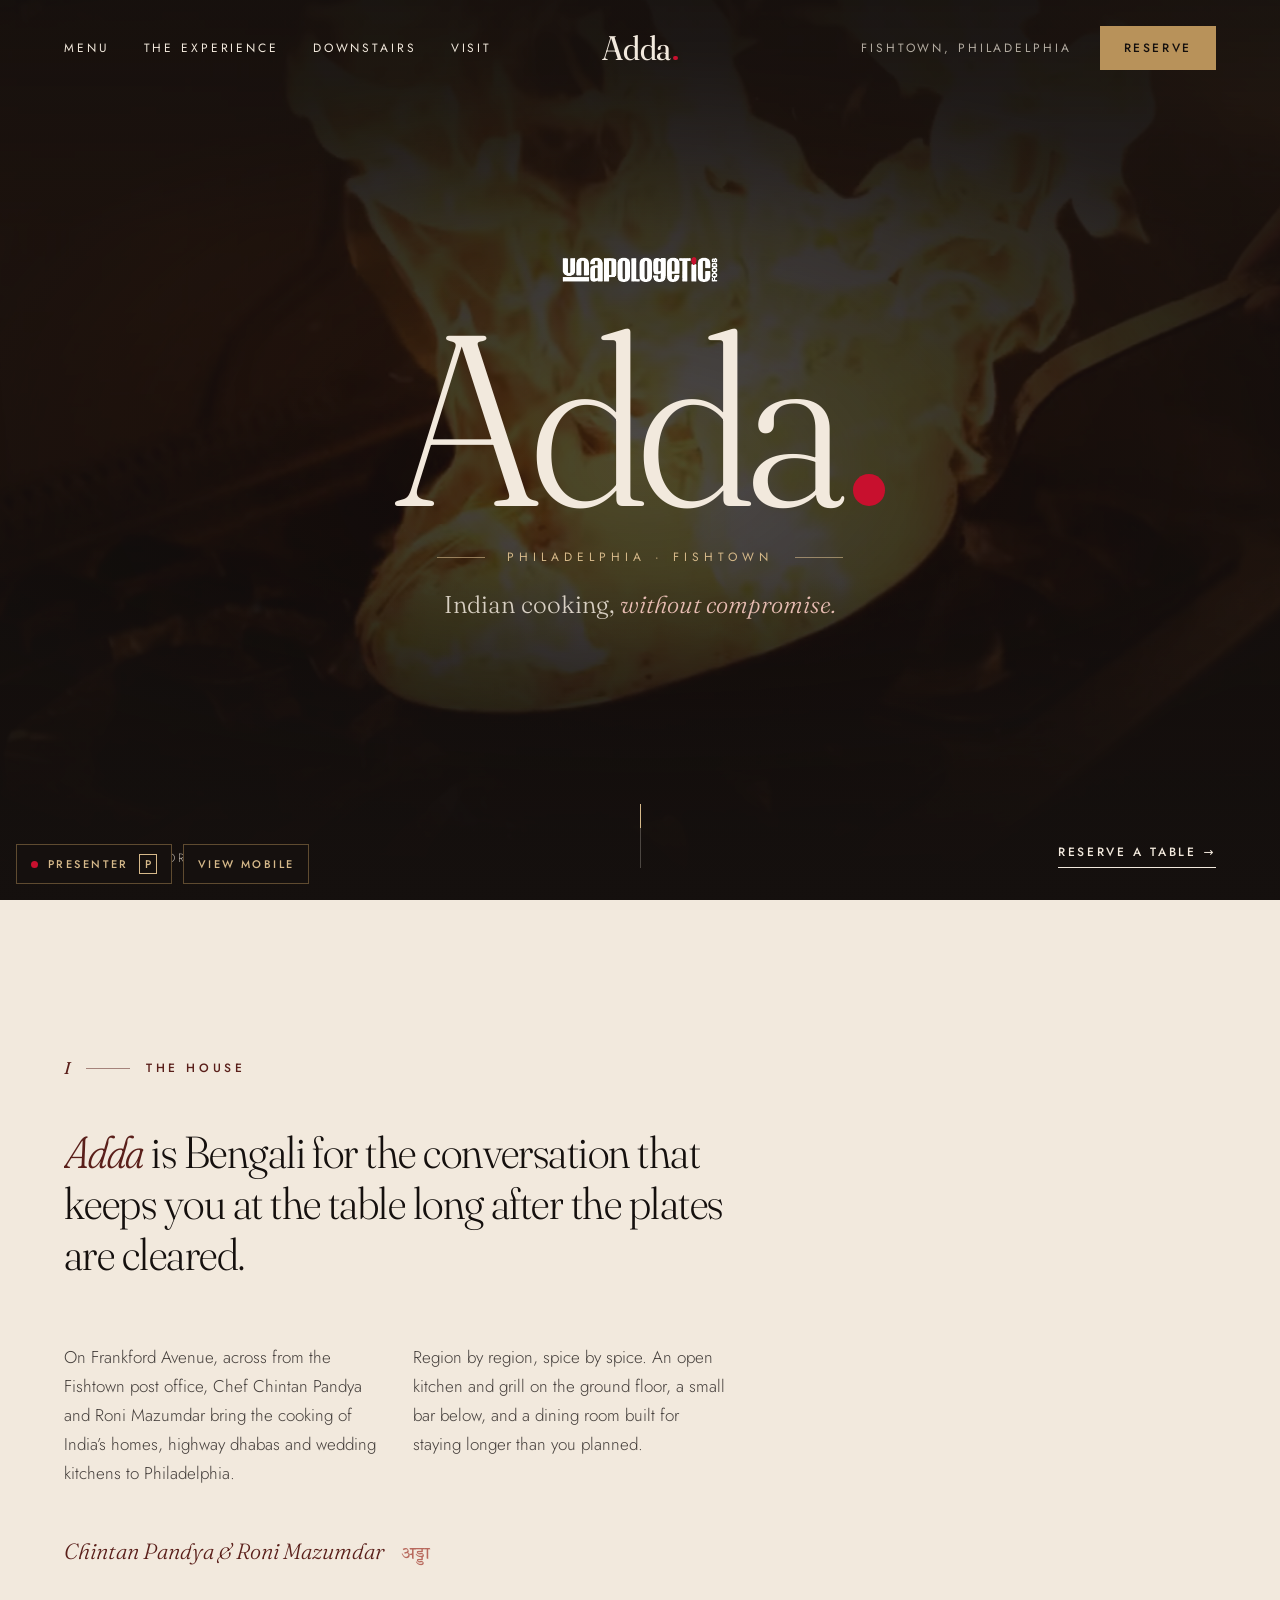
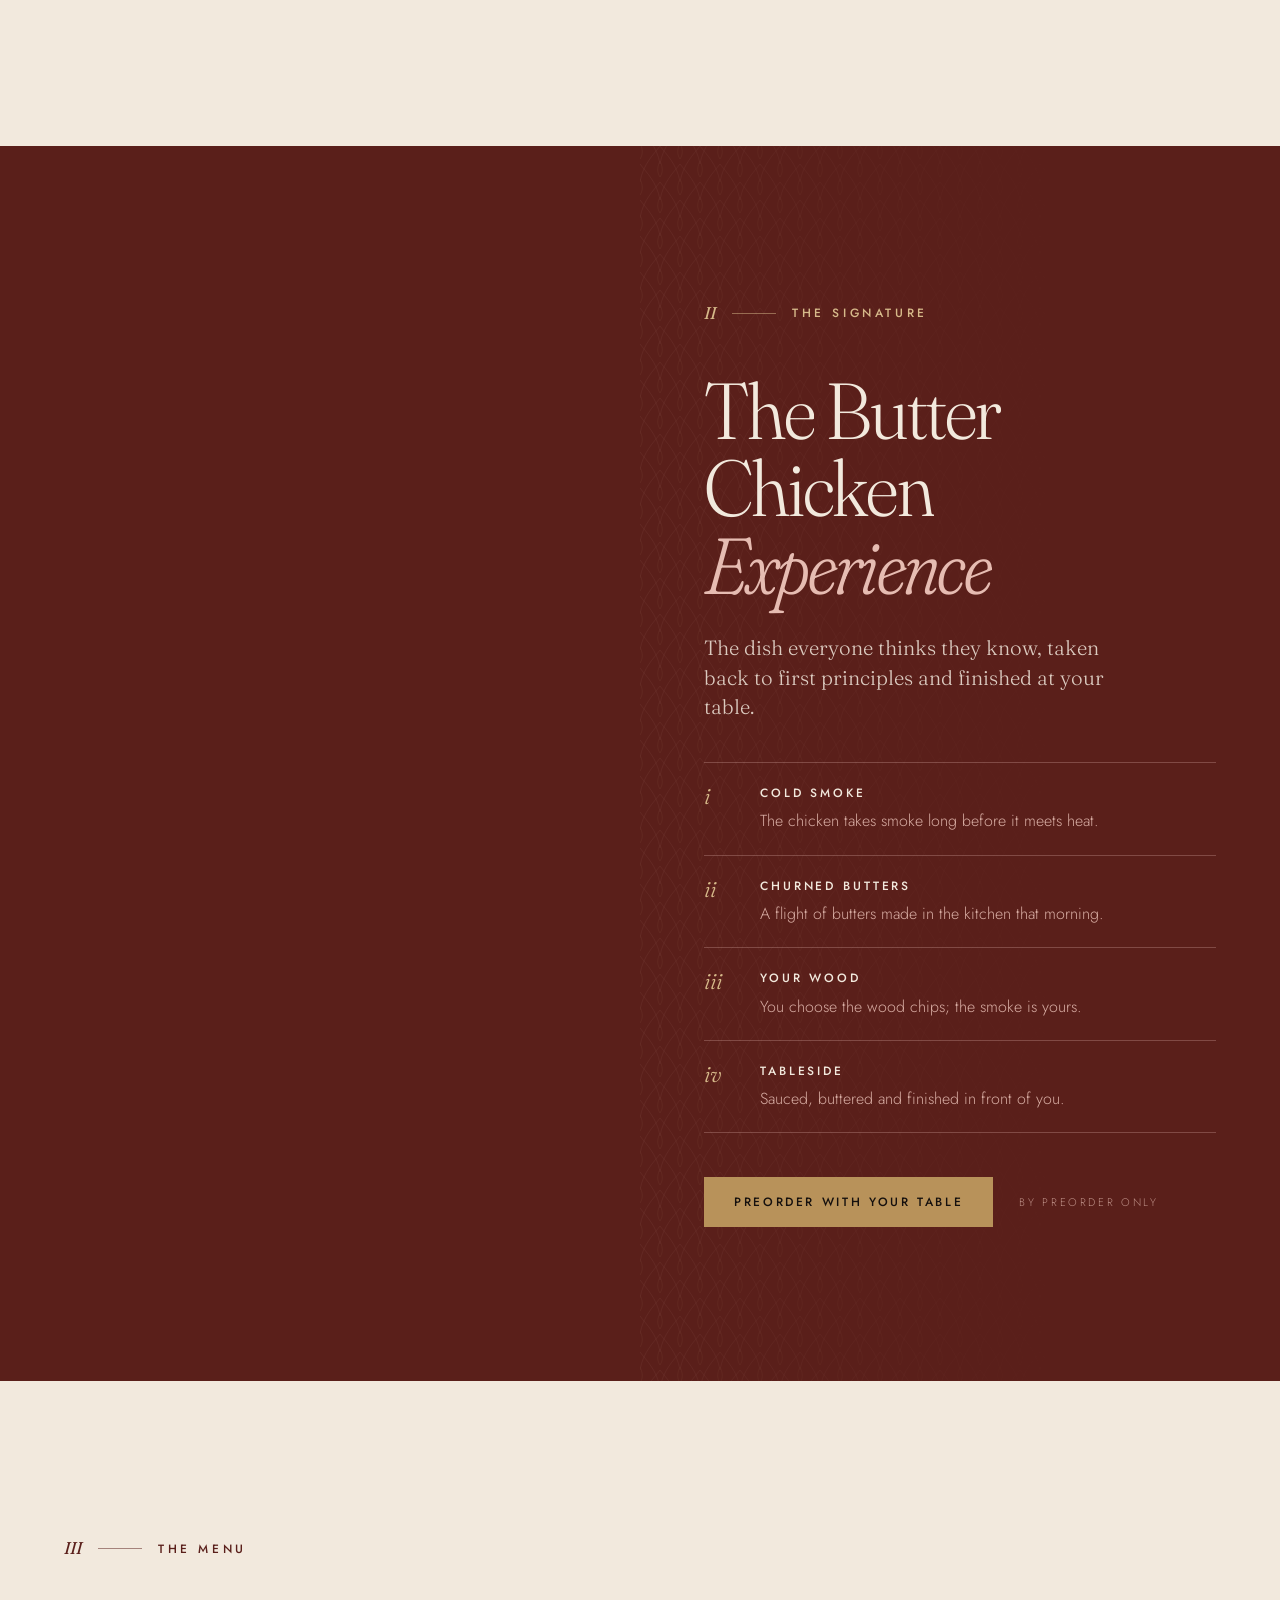
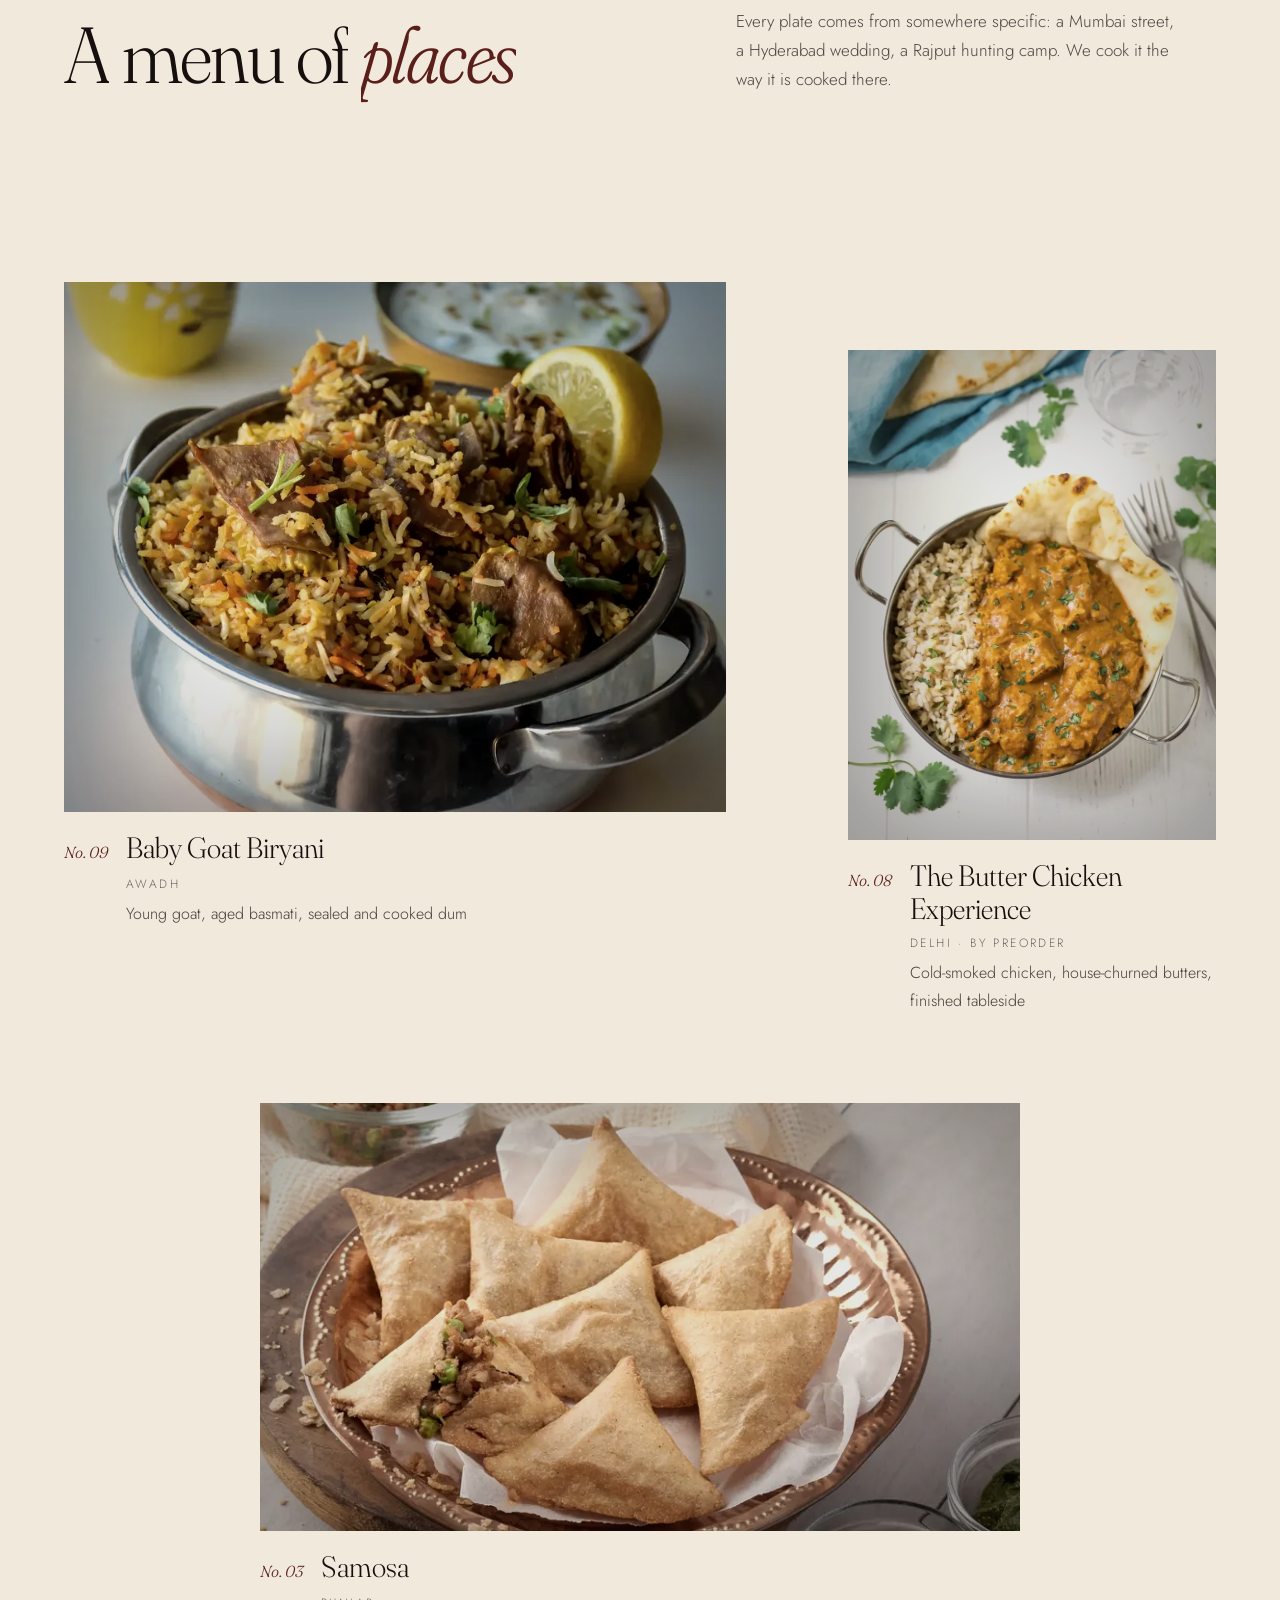
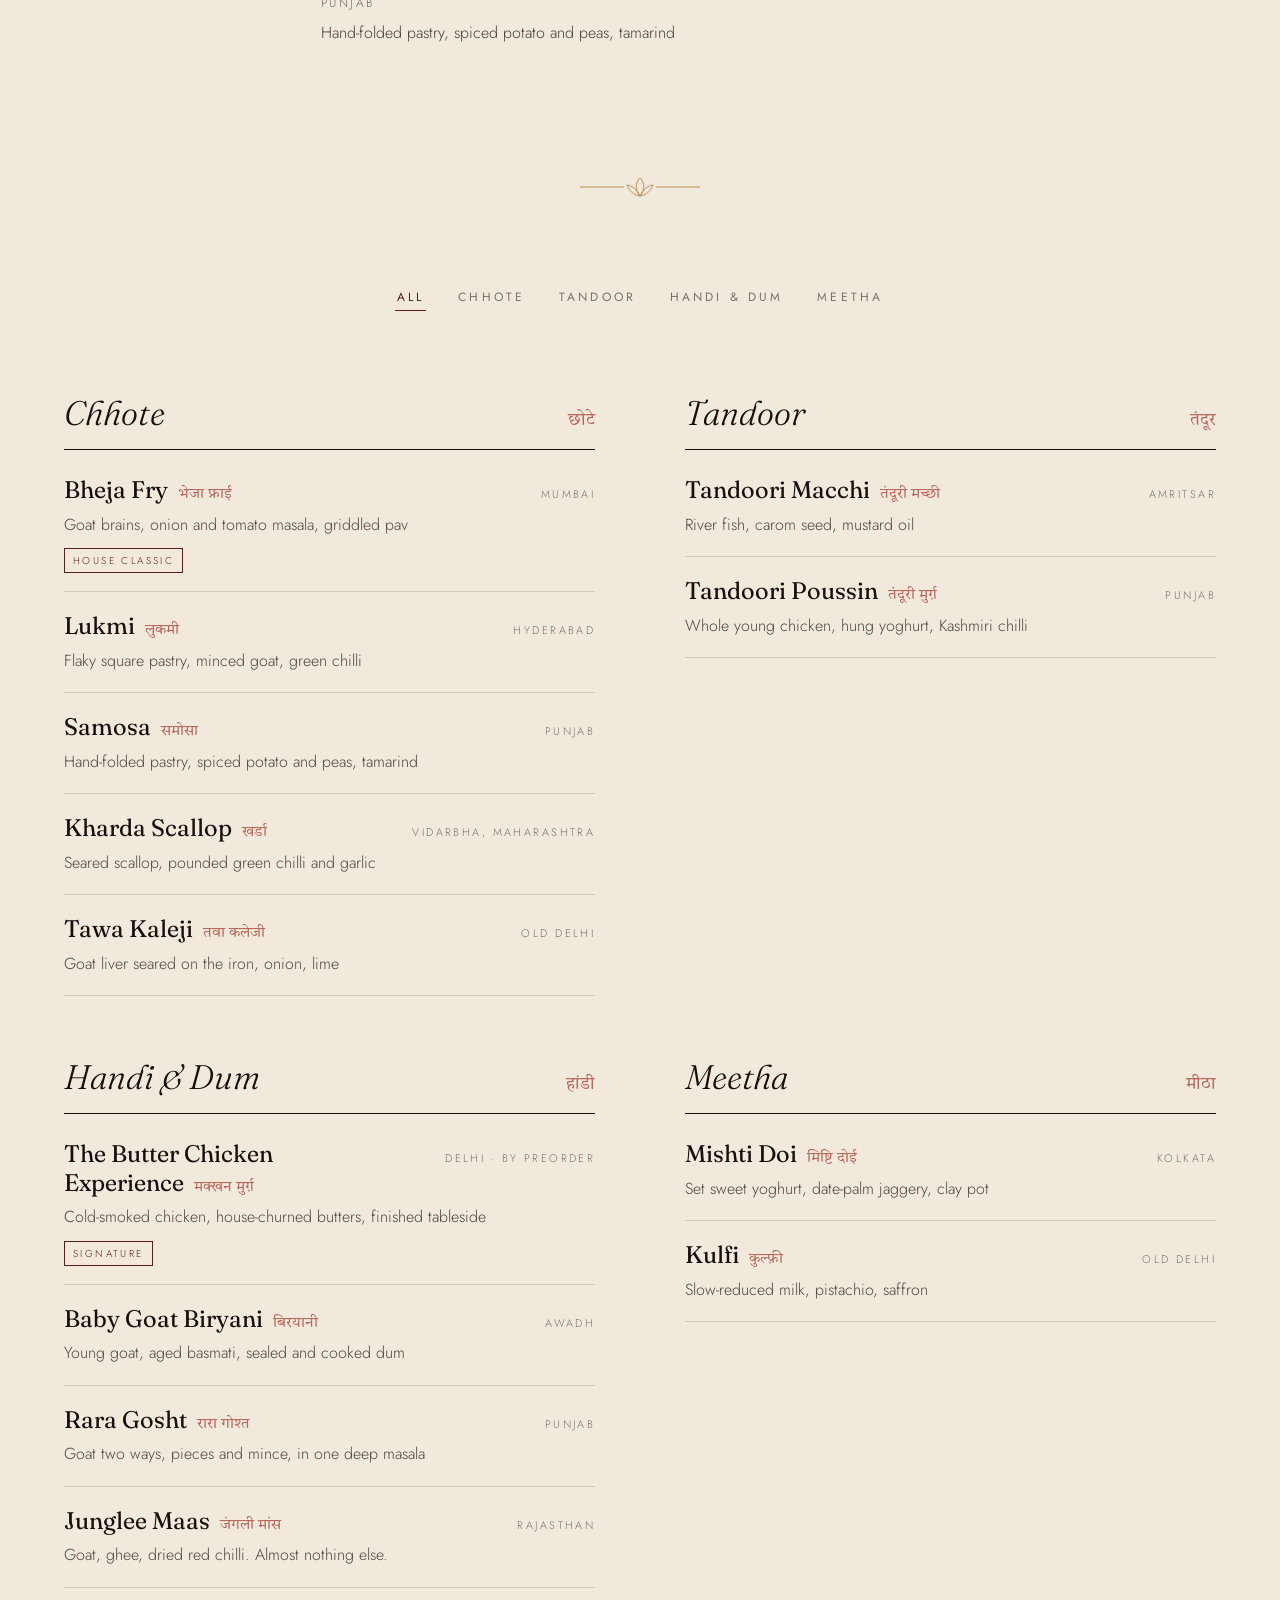
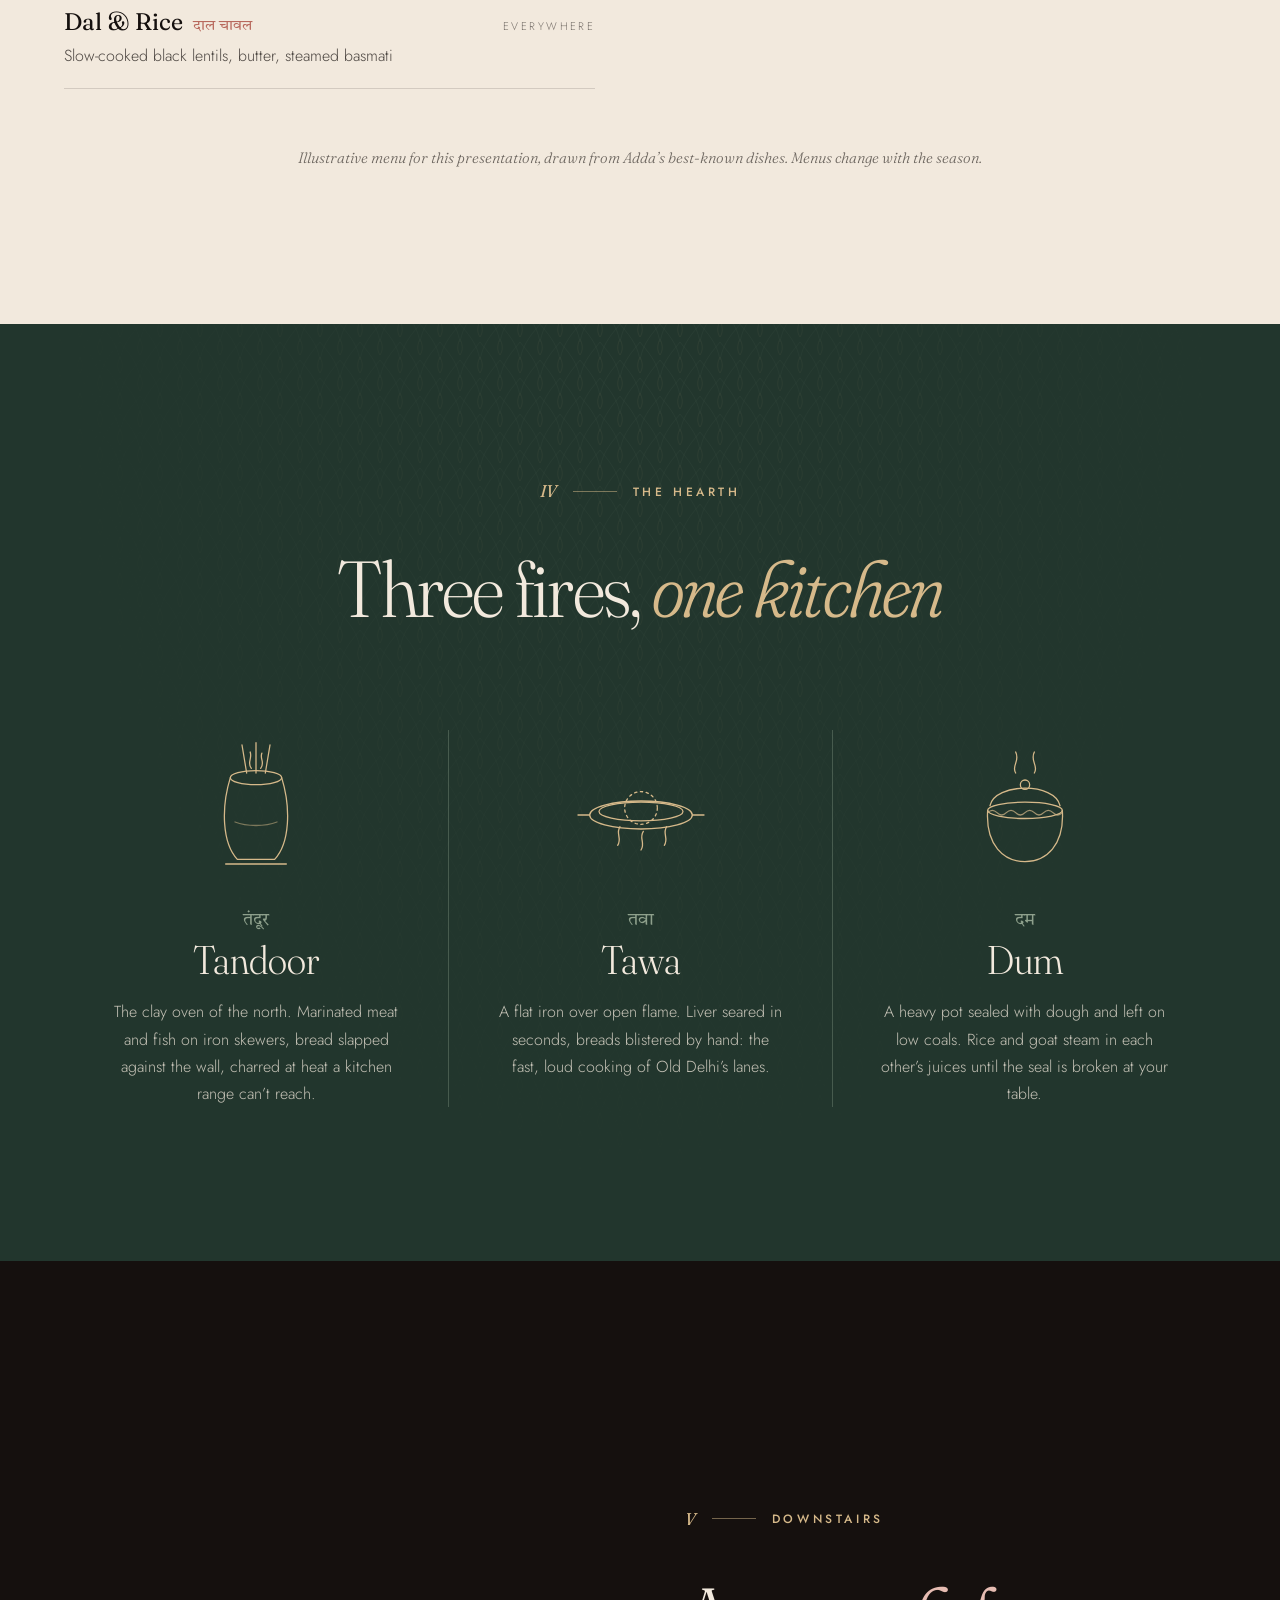
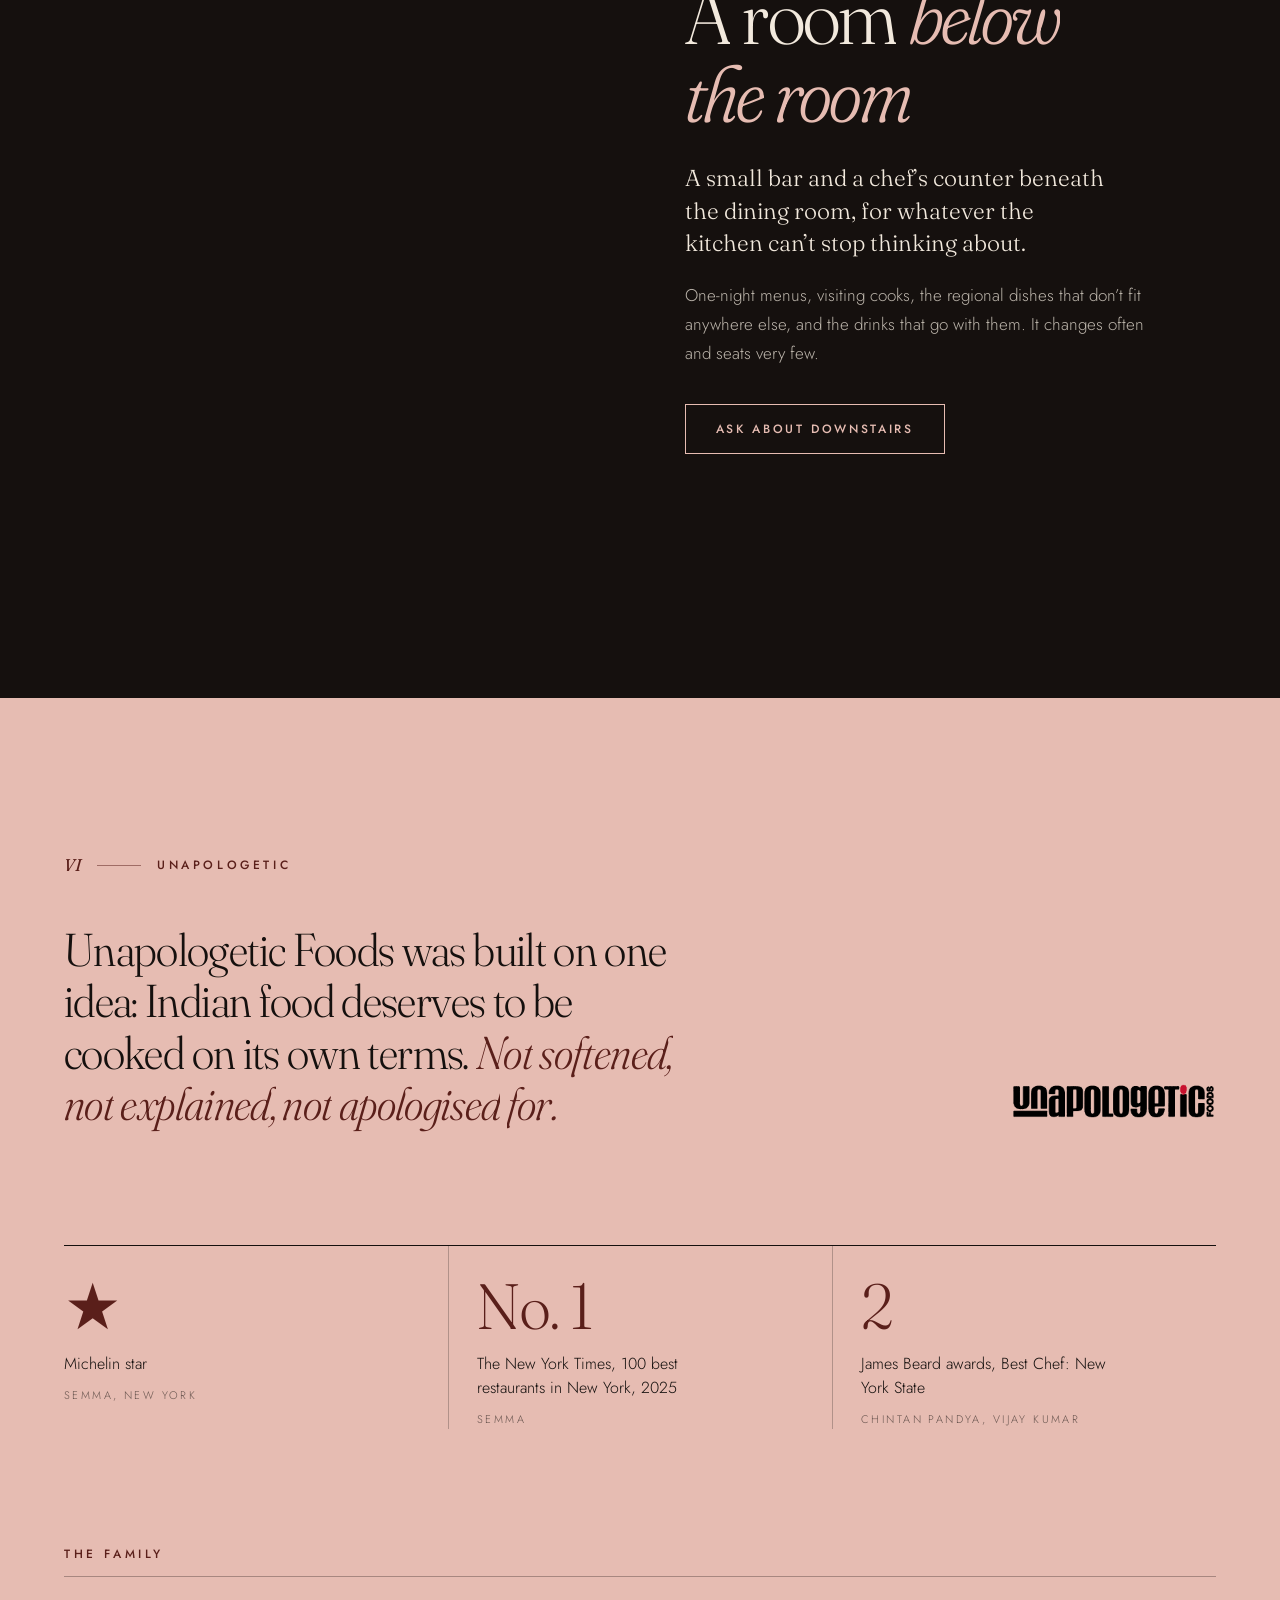
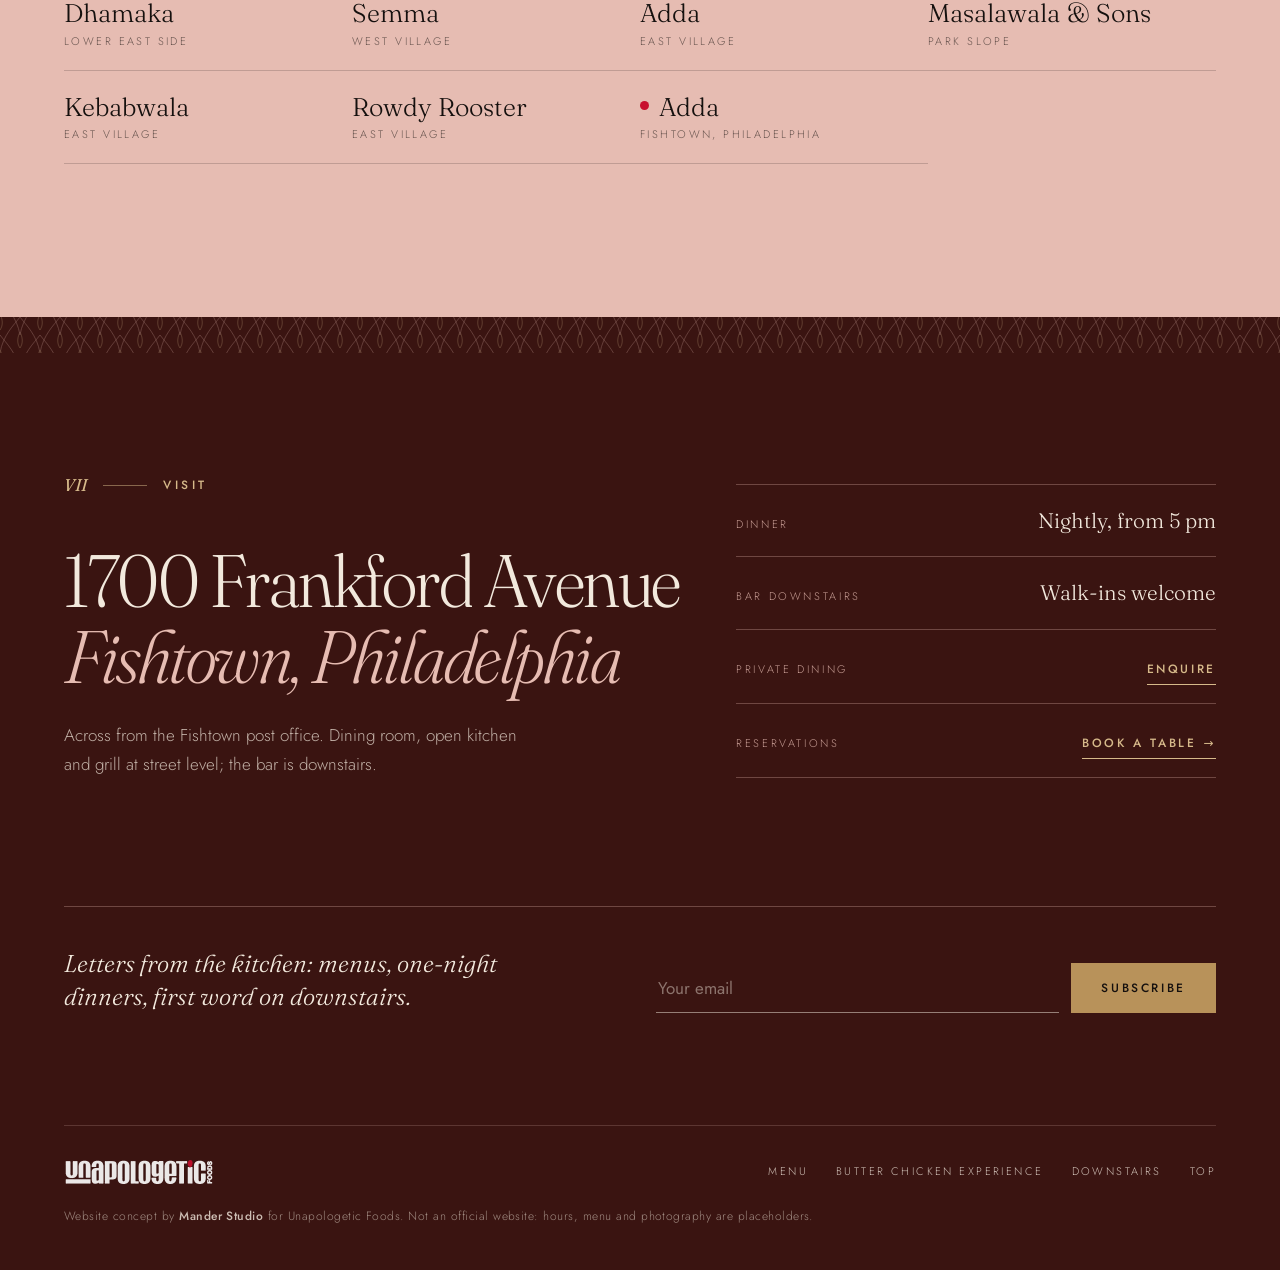
==== commit 1a6051b6: "Add SEO metadata, social preview, icons and responsive images Restaurant JSON-LD, Open Graph/Twitter" ====
--- a/index.html
+++ b/index.html
@@ -6,6 +6,30 @@
   <title>Adda — Fishtown, Philadelphia</title>
   <meta name="description" content="Adda Philadelphia by Unapologetic Foods. Indian cooking without compromise, 1700 Frankford Avenue, Fishtown. Pitch concept.">
   <meta name="theme-color" content="#15100e">
+  <!-- Concept preview: keep out of search results until launch -->
+  <meta name="robots" content="noindex, nofollow">
+  <link rel="icon" href="assets/brand/favicon.svg" type="image/svg+xml">
+  <link rel="apple-touch-icon" href="assets/brand/apple-touch-icon.png">
+  <meta property="og:type" content="website">
+  <meta property="og:title" content="Adda — Fishtown, Philadelphia · Website concept">
+  <meta property="og:description" content="A website concept for Adda Philadelphia by Unapologetic Foods. Designed by Mander Studio.">
+  <meta property="og:image" content="https://hvndal.github.io/unapologeticfoods/assets/og.jpg">
+  <meta property="og:image:width" content="1200">
+  <meta property="og:image:height" content="630">
+  <meta name="twitter:card" content="summary_large_image">
+  <script type="application/ld+json">
+  {
+    "@context": "https://schema.org",
+    "@type": "Restaurant",
+    "name": "Adda",
+    "description": "Indian cooking without compromise, from Unapologetic Foods.",
+    "servesCuisine": ["Indian", "North Indian"],
+    "address": { "@type": "PostalAddress", "streetAddress": "1700 Frankford Ave", "addressLocality": "Philadelphia", "addressRegion": "PA", "postalCode": "19125", "addressCountry": "US" },
+    "acceptsReservations": true,
+    "hasMenu": "#menu",
+    "parentOrganization": { "@type": "Organization", "name": "Unapologetic Foods" }
+  }
+  </script>
   <link rel="preload" href="assets/fonts/fraunces-normal-latin.woff2" as="font" type="font/woff2" crossorigin>
   <link rel="preload" href="assets/fonts/jost-normal-latin.woff2" as="font" type="font/woff2" crossorigin>
   <link rel="stylesheet" href="fonts.css">
@@ -111,7 +135,7 @@
         </div>
         <figure class="house__fig" data-reveal="mask">
           <div class="archframe">
-            <img data-img="house" alt="Baby goat biryani, served from the pot" loading="lazy">
+            <img data-img="house" data-sizes="(max-width: 900px) 90vw, 30vw" alt="Baby goat biryani, served from the pot" loading="lazy" decoding="async">
           </div>
           <figcaption>Baby goat biryani, opened at the table.</figcaption>
         </figure>
@@ -299,7 +323,7 @@
         <nav aria-label="Footer">
           <a href="#menu">Menu</a><a href="#signature">Butter Chicken Experience</a><a href="#downstairs">Downstairs</a><a href="#top">Top</a>
         </nav>
-        <p>Pitch concept for Unapologetic Foods. Not an official website; hours and menu are illustrative. Photography: open-source demo images.</p>
+        <p>Website concept by <b>Mander Studio</b> for Unapologetic Foods. Not an official website: hours, menu and photography are placeholders.</p>
       </footer>
     </section>
   </main>
@@ -393,6 +417,7 @@
   <!-- ============ PRESENTER (pitch controls) ============ -->
   <div class="pitch is-collapsed" id="pitch">
     <button class="pitch__toggle" id="pitch-toggle" aria-expanded="false" aria-controls="pitch-list"><i></i>Presenter <kbd>P</kbd></button>
+    <button class="pitch__toggle pitch__mobile" id="pitch-mobile">View mobile</button>
     <div class="pitch__list" id="pitch-list">
       <button data-screen="hero">01 Hero · fire</button>
       <button data-screen="nav">02 Scrolled nav</button>
--- a/style.css
+++ b/style.css
@@ -679,6 +679,9 @@
   font-size: 11px; font-weight: 500; letter-spacing: .22em; text-transform: uppercase;
 }
 .pitch__toggle i { width: 7px; height: 7px; border-radius: 50%; background: var(--red); }
+.pitch__mobile { margin-left: 6px; }
+.pitch__mobile:hover, .pitch__toggle:hover { border-color: var(--gold-soft); }
+.foot p b { font-weight: 500; color: rgba(242, 233, 221, .8); }
 .pitch__toggle kbd { font: inherit; border: 1px solid currentColor; padding: 0 5px; letter-spacing: 0; }
 .pitch__list {
   position: absolute; left: 0; bottom: 48px; width: 230px;
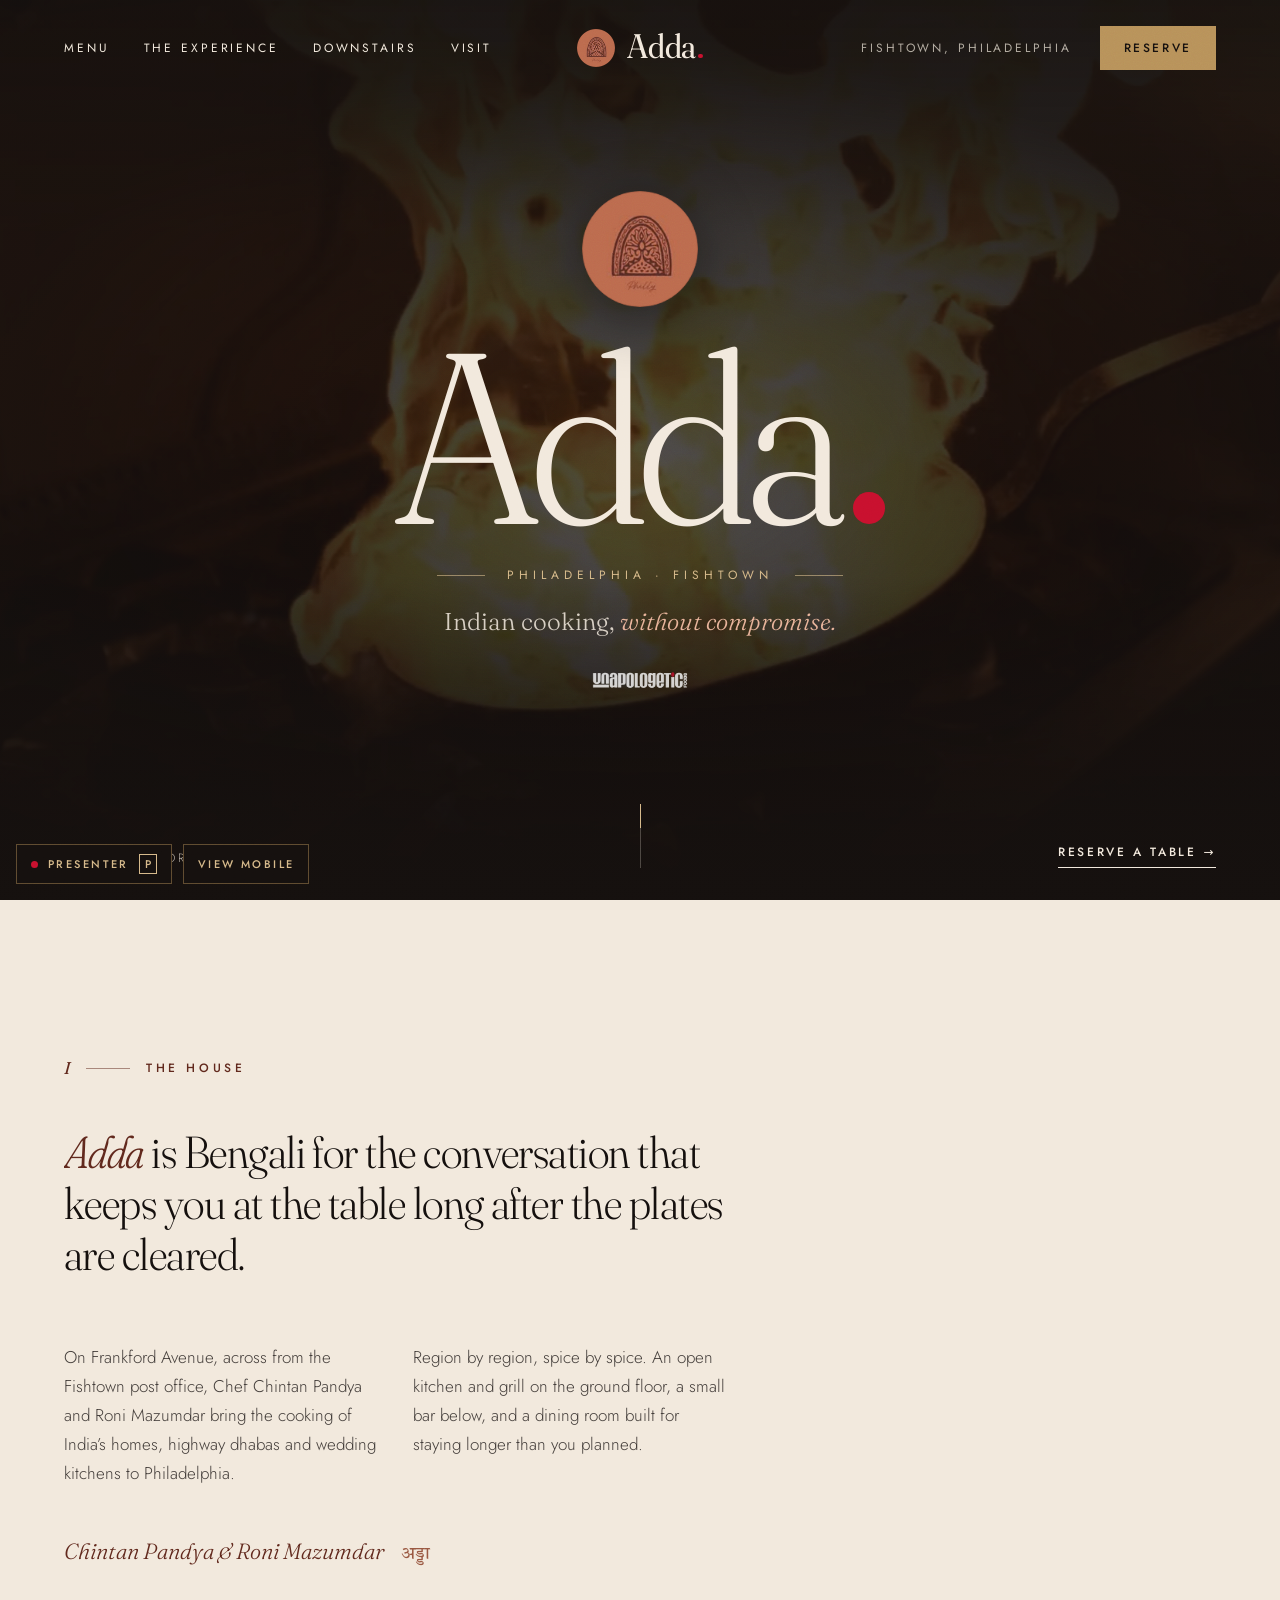
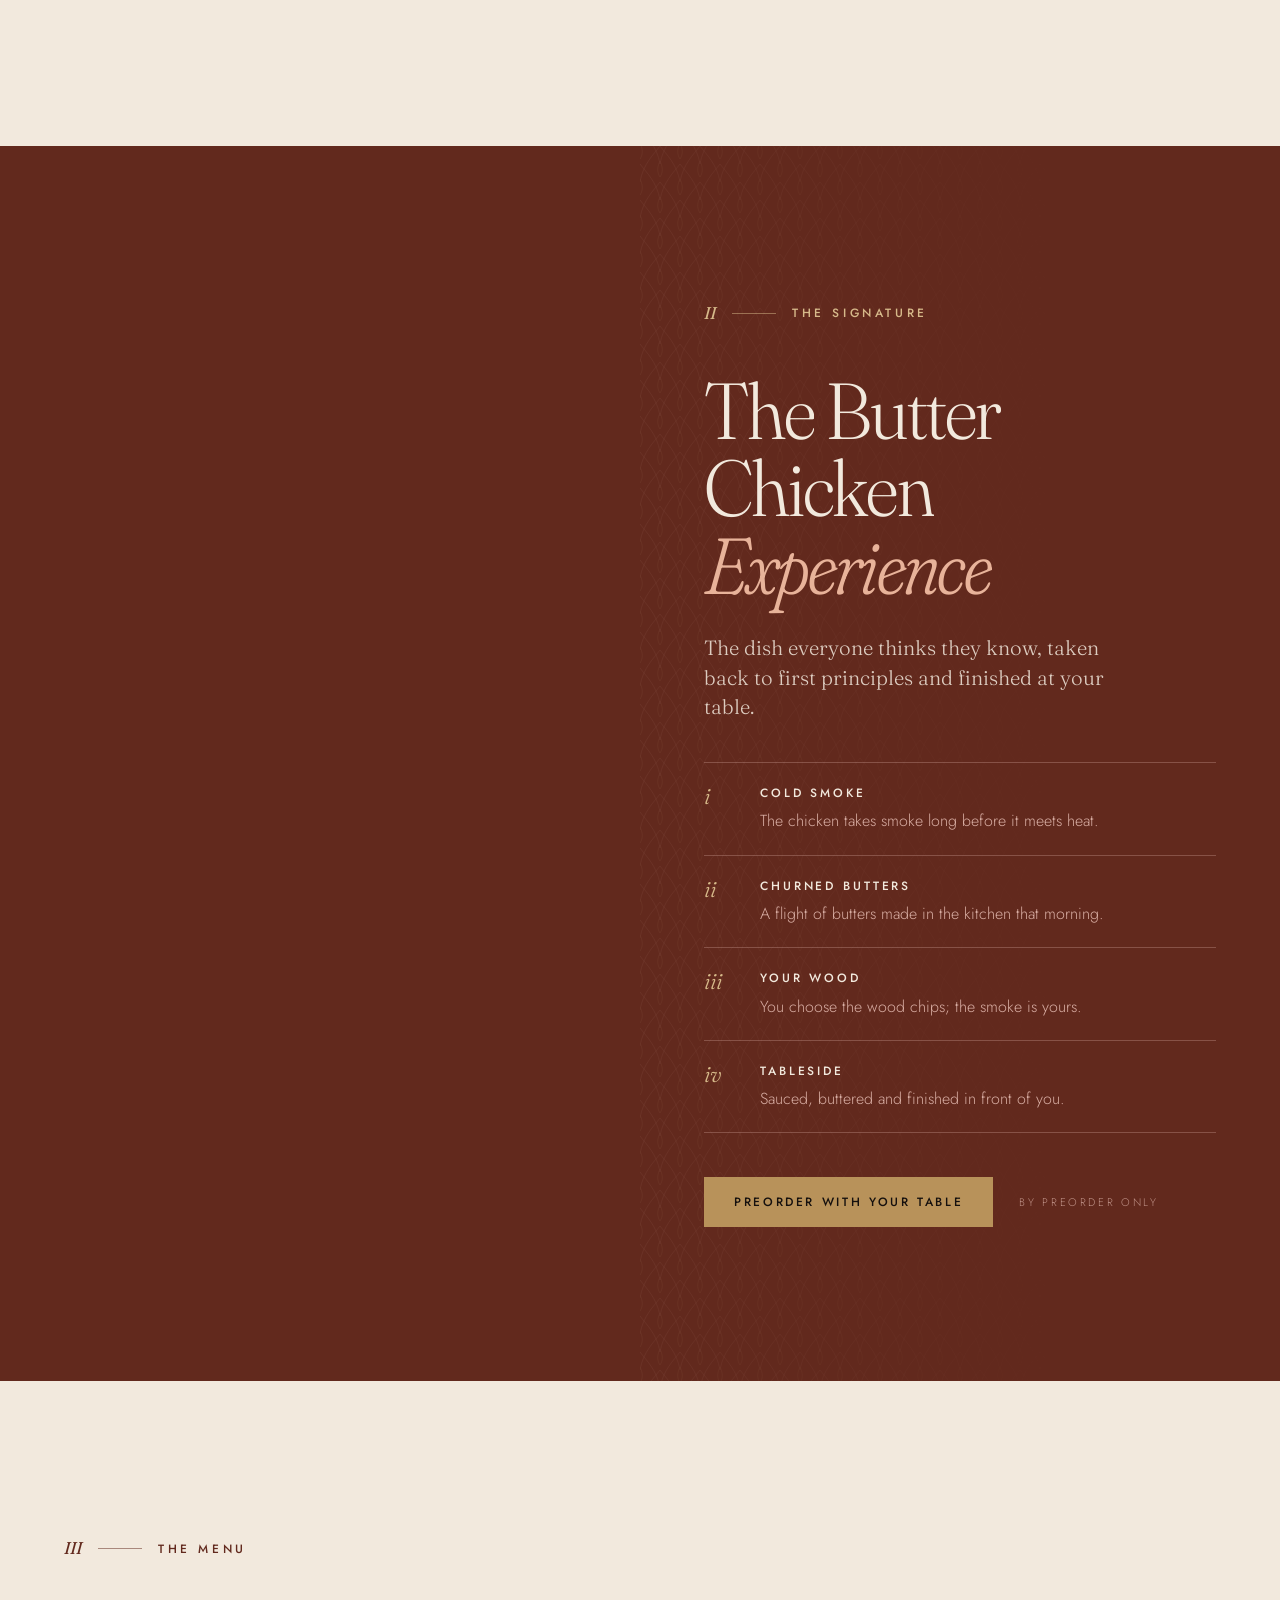
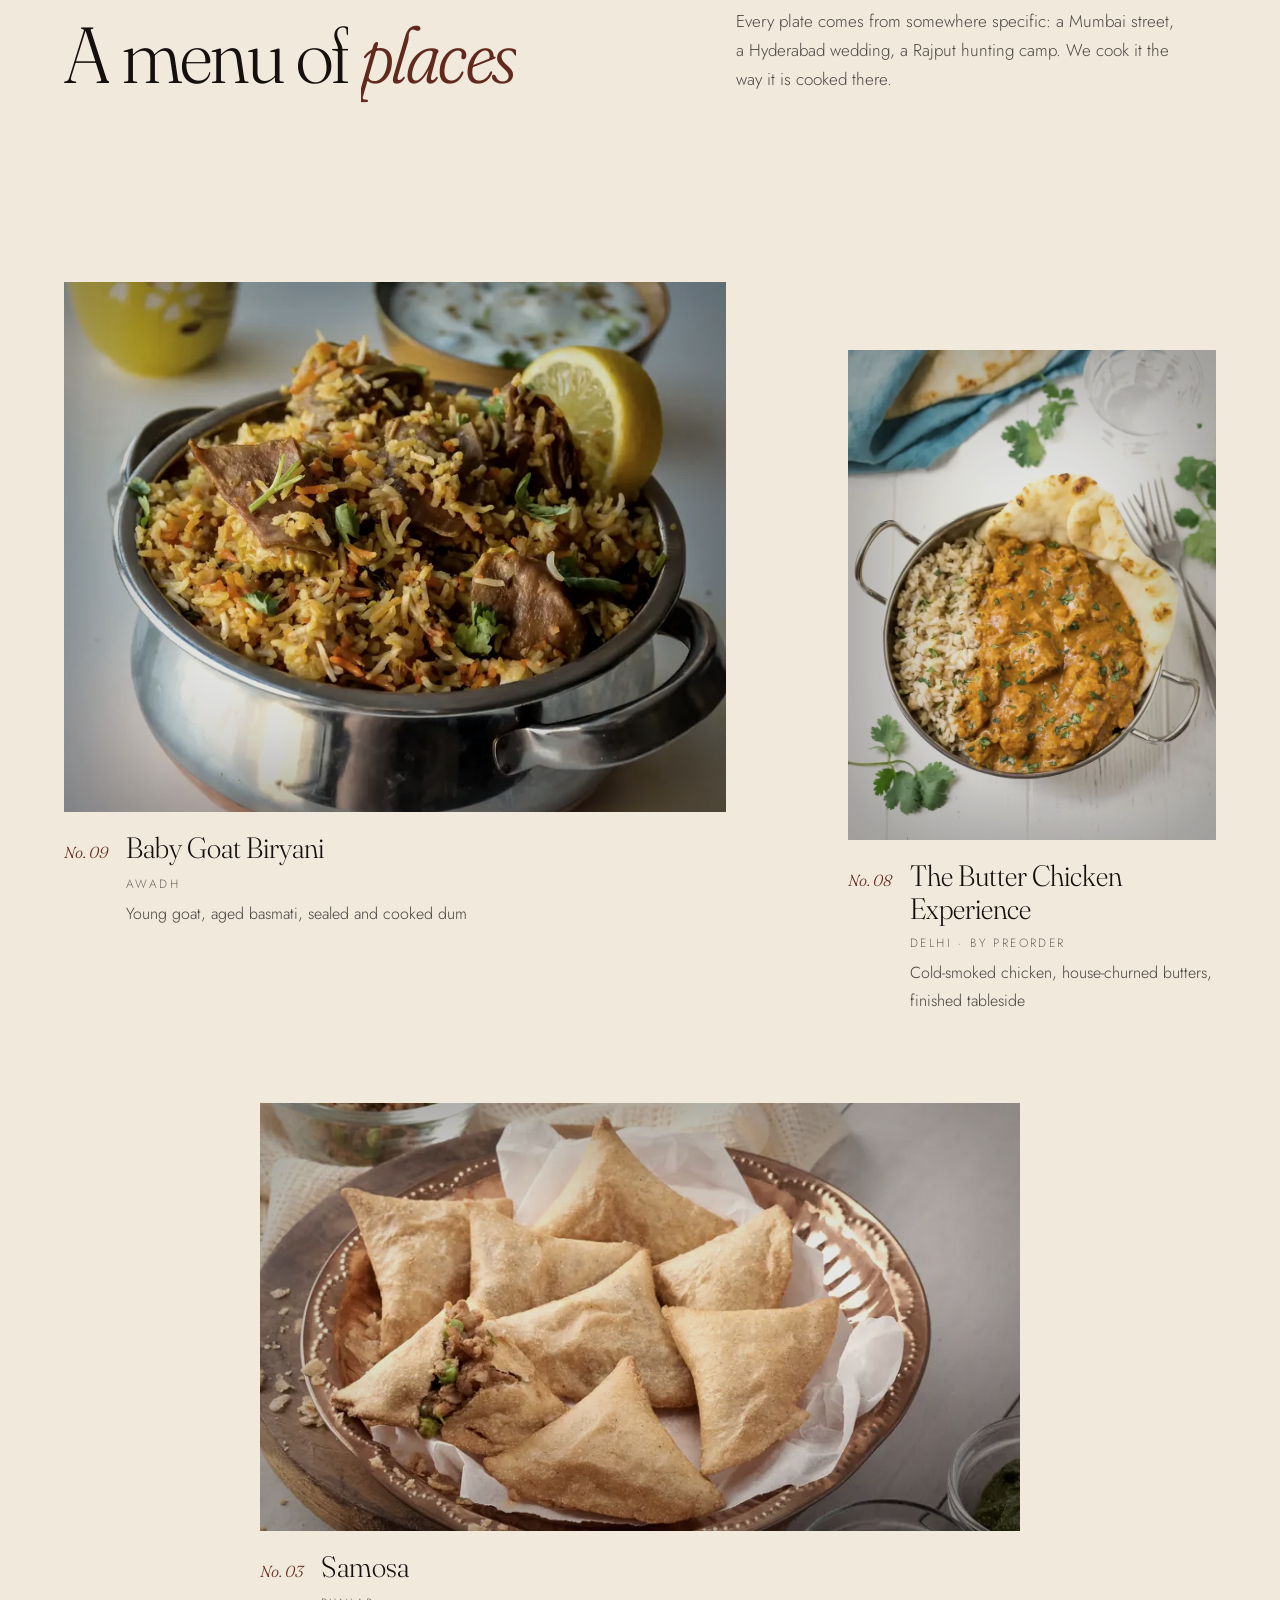
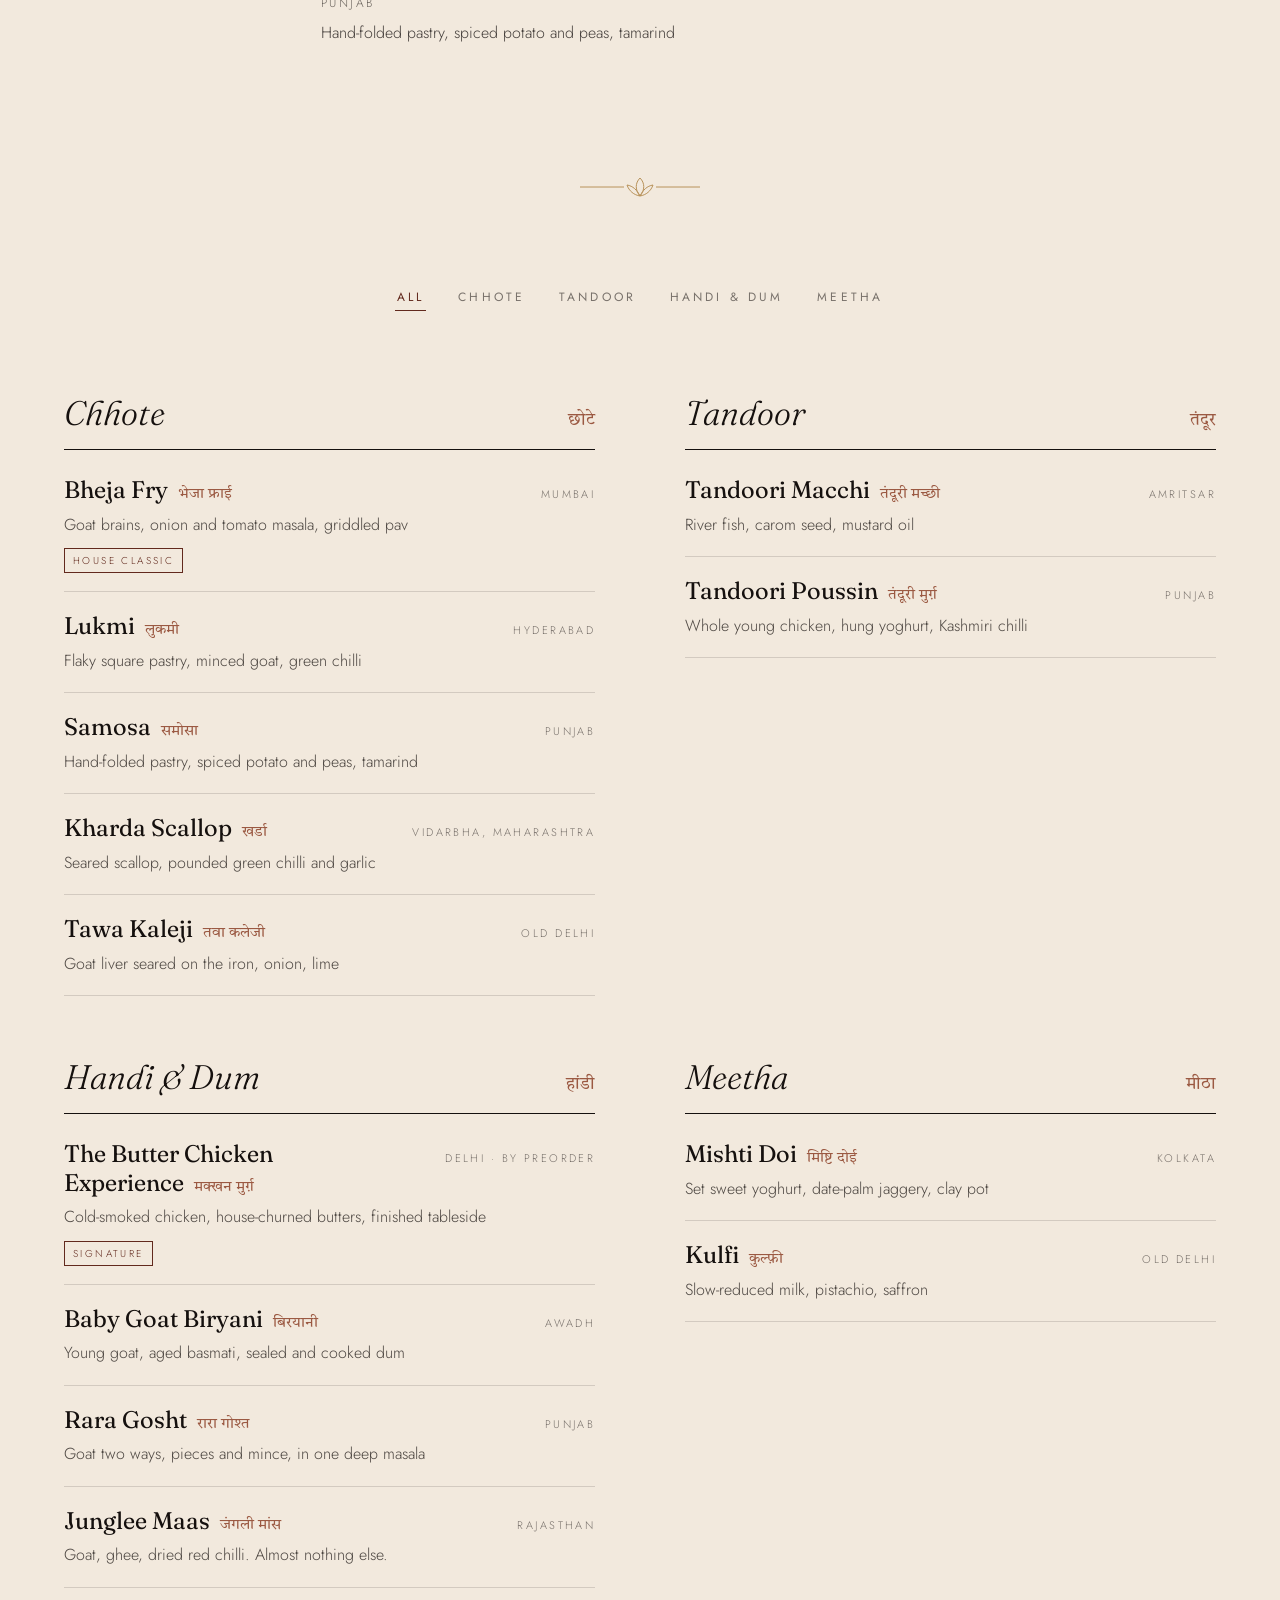
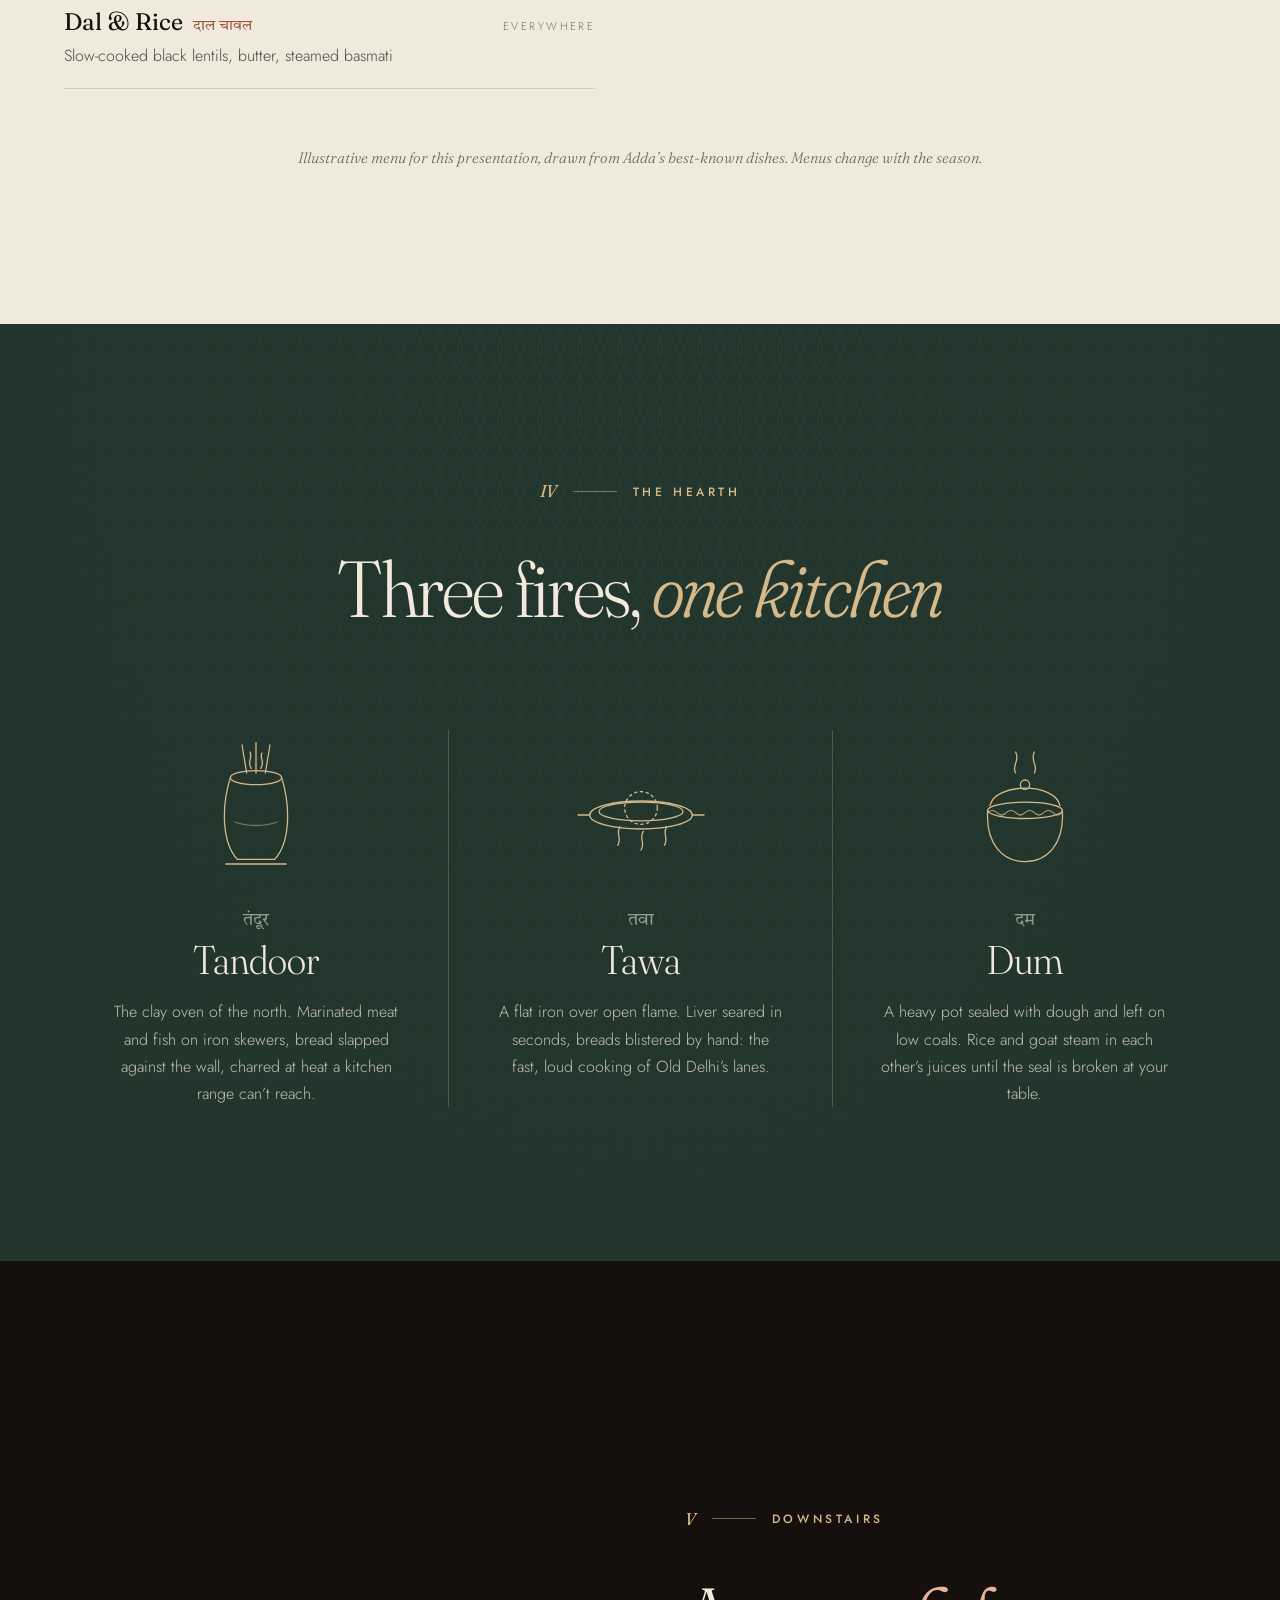
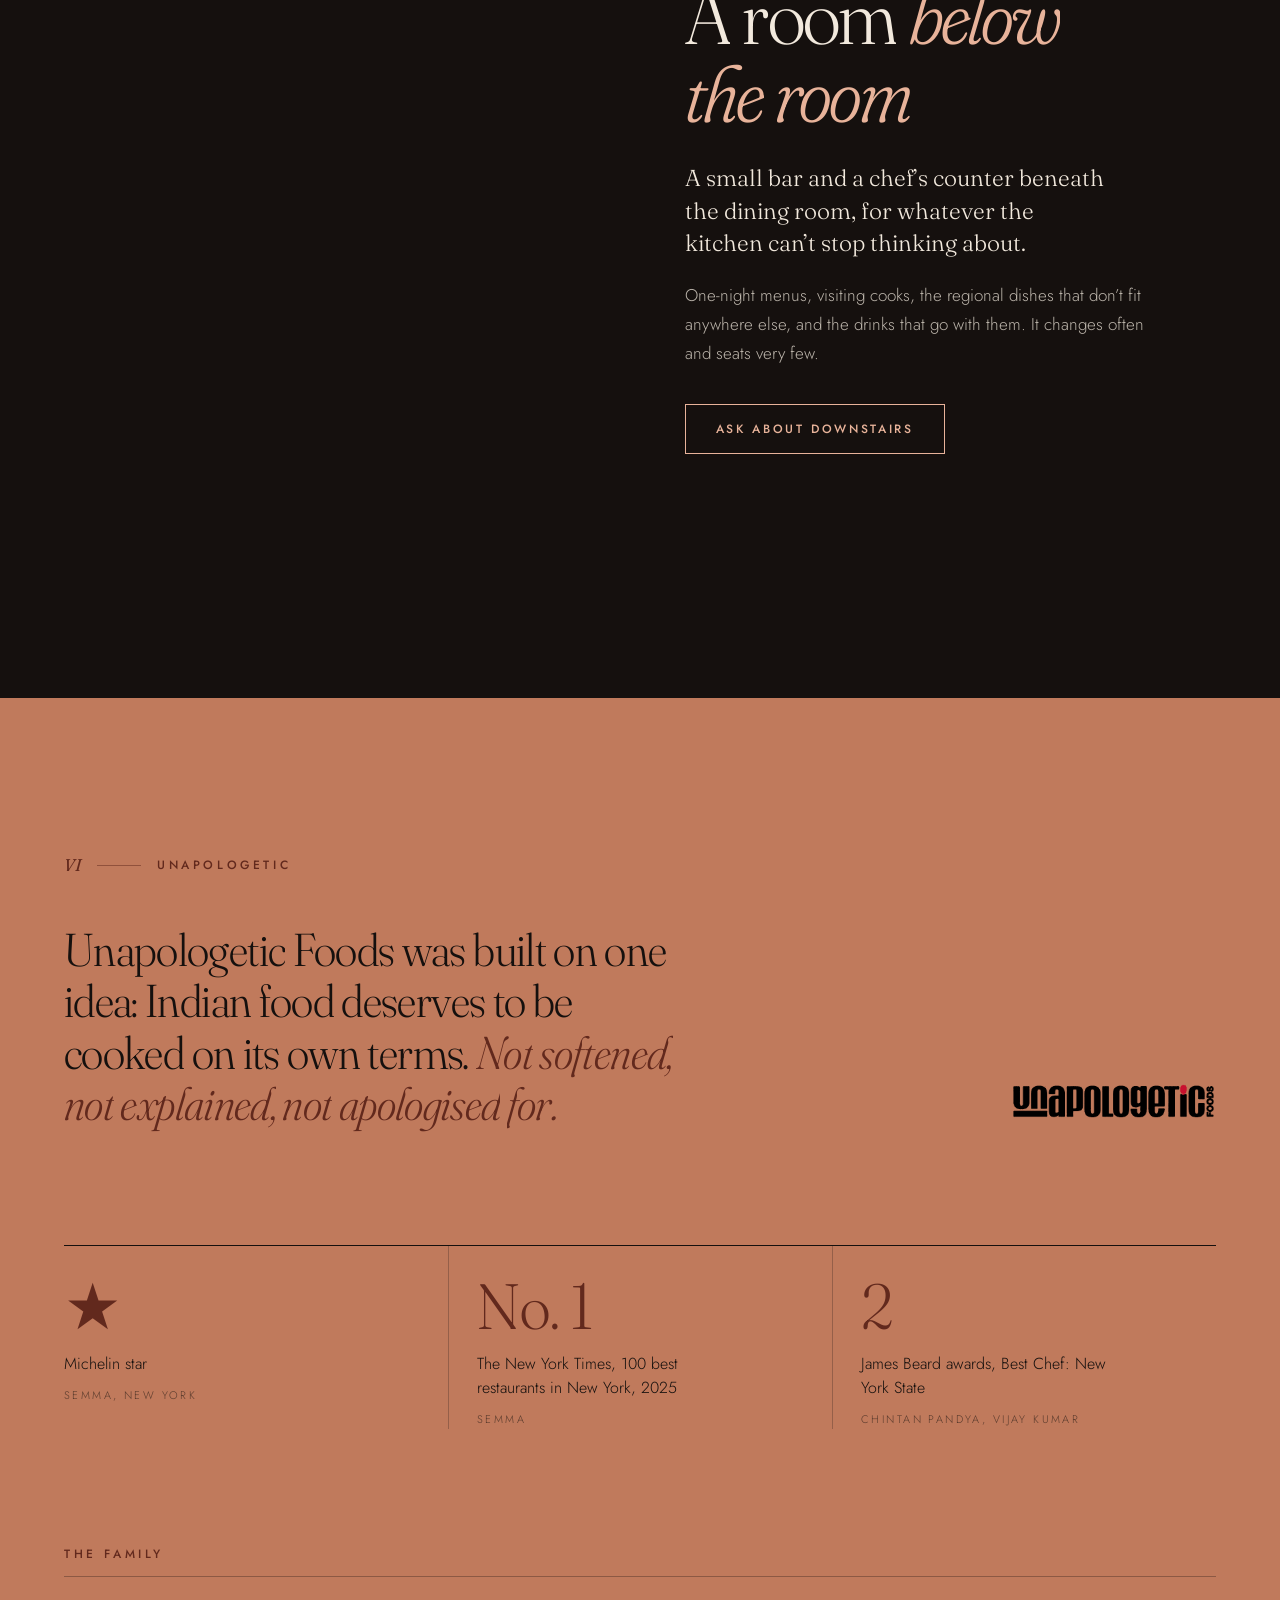
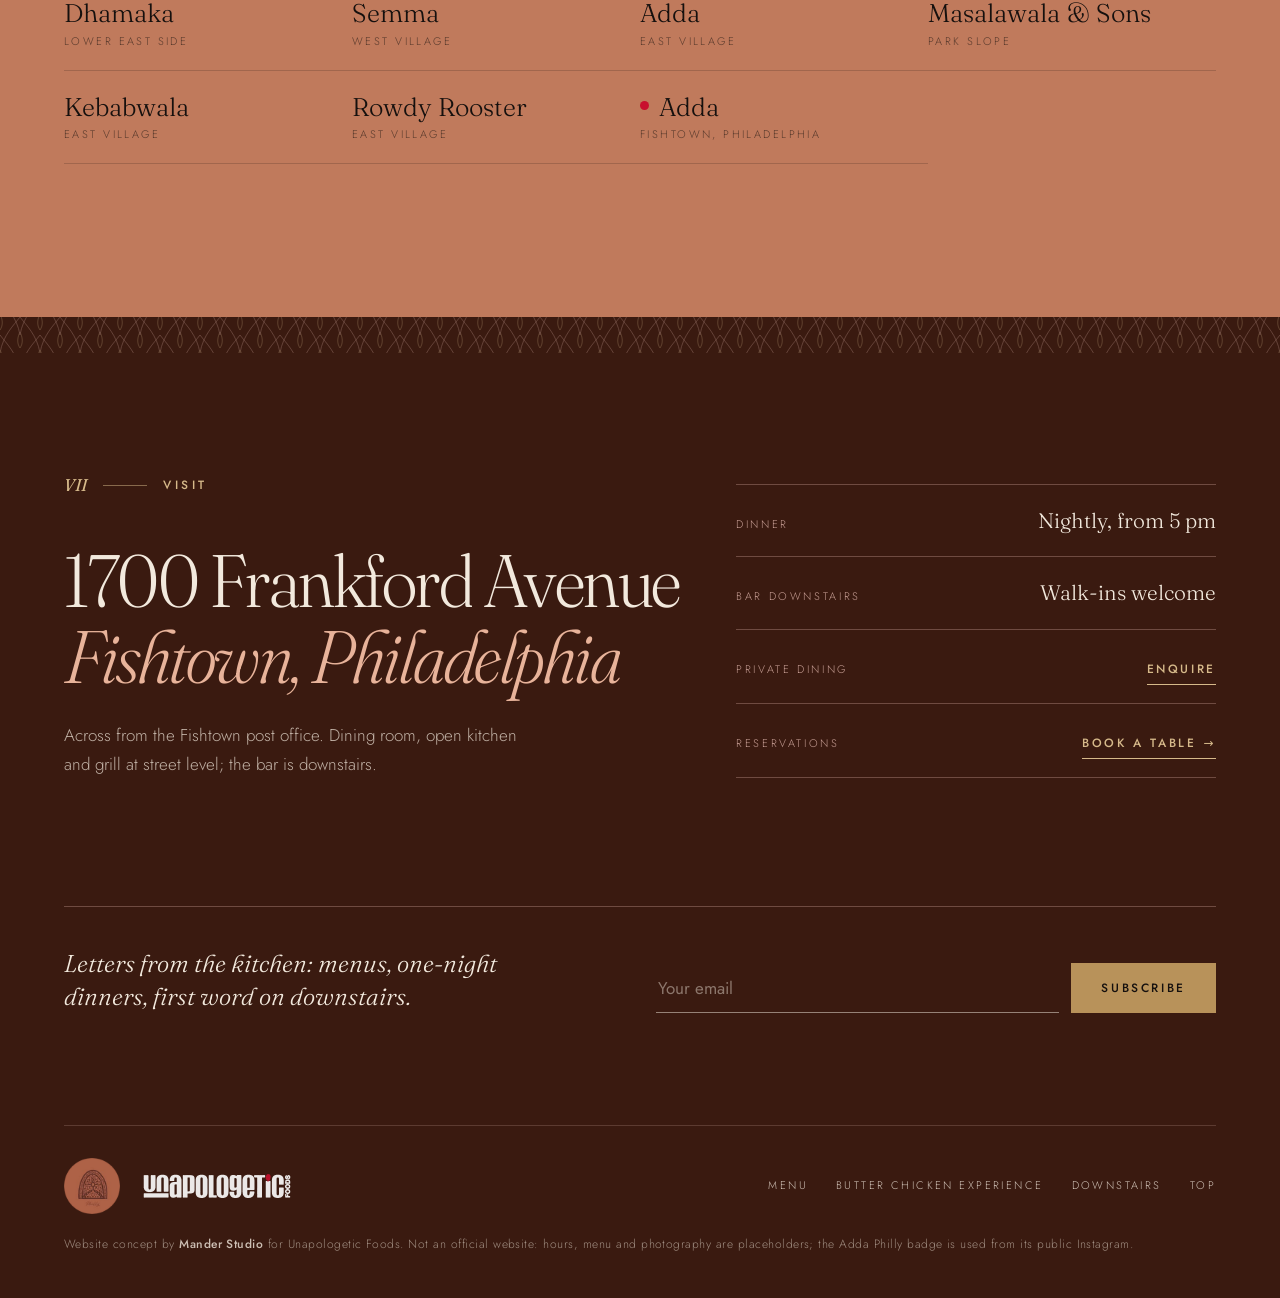
==== commit 056a43a1: "Restyle around the Adda Philly badge Adds the Adda Philly arch badge to nav, hero, footer, pitch pag" ====
--- a/index.html
+++ b/index.html
@@ -63,7 +63,7 @@
       <a href="#downstairs">Downstairs</a>
       <a href="#visit">Visit</a>
     </nav>
-    <a class="nav__mark" href="#top" aria-label="Adda, back to top">Adda<i aria-hidden="true"></i></a>
+    <a class="nav__mark" href="#top" aria-label="Adda Philly, back to top"><img class="nav__badge" src="assets/brand/adda-philly-badge.png" alt="" width="38" height="38">Adda<i aria-hidden="true"></i></a>
     <div class="nav__right">
       <span class="nav__place">Fishtown, Philadelphia</span>
       <button class="btn btn--gold nav__cta" data-open="reserve">Reserve</button>
@@ -103,13 +103,14 @@
       <div class="hero__veil" aria-hidden="true"></div>
 
       <div class="hero__center">
-        <img class="hero__uf" src="assets/brand/unapologetic-white.png" alt="Unapologetic Foods" width="300" height="56">
+        <img class="hero__uf hero__badge" src="assets/brand/adda-philly-badge.png" alt="Adda Philly" width="140" height="140">
         <h1 class="hero__title">
           <span class="hero__word">Adda<i aria-hidden="true"></i></span>
           <span class="sr-only">Philadelphia</span>
         </h1>
         <p class="hero__place"><span></span>Philadelphia · Fishtown<span></span></p>
         <p class="hero__line">Indian cooking, <em>without compromise.</em></p>
+        <img class="hero__by" src="assets/brand/unapologetic-white.png" alt="by Unapologetic Foods" width="96" height="18">
       </div>
 
       <div class="hero__foot">
@@ -319,11 +320,11 @@
         <p class="letters__done" aria-live="polite"></p>
       </form>
       <footer class="foot">
-        <img src="assets/brand/unapologetic-white.png" alt="Unapologetic Foods" width="180" height="34" loading="lazy">
+        <div class="foot__marks"><img class="badge" src="assets/brand/adda-philly-badge.png" alt="Adda Philly" width="56" height="56" loading="lazy"><img src="assets/brand/unapologetic-white.png" alt="Unapologetic Foods" width="180" height="34" loading="lazy"></div>
         <nav aria-label="Footer">
           <a href="#menu">Menu</a><a href="#signature">Butter Chicken Experience</a><a href="#downstairs">Downstairs</a><a href="#top">Top</a>
         </nav>
-        <p>Website concept by <b>Mander Studio</b> for Unapologetic Foods. Not an official website: hours, menu and photography are placeholders.</p>
+        <p>Website concept by <b>Mander Studio</b> for Unapologetic Foods. Not an official website: hours, menu and photography are placeholders; the Adda Philly badge is used from its public Instagram.</p>
       </footer>
     </section>
   </main>
--- a/style.css
+++ b/style.css
@@ -6,12 +6,13 @@
 :root {
   --ink: #15100e;
   --ink-2: #211714;
-  --oxblood: #5a1f1a;
-  --oxblood-deep: #3a1411;
+  --oxblood: #62291d;
+  --oxblood-deep: #3a1a10;
   --bone: #f2e9dd;
   --bone-2: #ebe0d0;
-  --blush: #e6bcb2;
-  --blush-deep: #b8695d;
+  --blush: #e8b39a;
+  --terracotta: #c07a5c;
+  --blush-deep: #9b5942;
   --green: #22362d;
   --sage: #8ea08c;
   --gold: #b8925a;
@@ -52,6 +53,14 @@
   text-rendering: optimizeLegibility;
 }
 img, svg, video { display: block; max-width: 100%; }
+/* paper grain, after the Kalamkari references */
+body::after { content: ""; position: fixed; inset: 0; z-index: 500; pointer-events: none; opacity: .09; mix-blend-mode: overlay;
+  background: url("data:image/svg+xml,%3Csvg xmlns='http://www.w3.org/2000/svg' width='180' height='180'%3E%3Cfilter id='n'%3E%3CfeTurbulence type='fractalNoise' baseFrequency='.9' numOctaves='2' stitchTiles='stitch'/%3E%3C/filter%3E%3Crect width='100%25' height='100%25' filter='url(%23n)'/%3E%3C/svg%3E"); }
+.nav__badge { width: 38px; height: 38px; margin-right: 12px; align-self: center; }
+.hero__uf.hero__badge { width: clamp(104px, 9vw, 140px); height: auto; margin: 0 auto clamp(18px, 3vh, 30px); filter: drop-shadow(0 10px 30px rgba(0,0,0,.45)); }
+.hero__by { height: 18px; width: auto; margin: 28px auto 0; opacity: .8; }
+.foot__marks { display: flex; align-items: center; gap: 22px; }
+.foot__marks .badge { width: 56px; height: 56px; }
 a { color: inherit; }
 button { font: inherit; color: inherit; cursor: pointer; background: none; border: 0; padding: 0; }
 h1, h2, h3 { margin: 0; font-weight: 300; }
@@ -490,7 +499,7 @@
 /* ==========================================================
    VI. UNAPOLOGETIC
    ========================================================== */
-.uf { background: var(--blush); color: var(--ink); padding: var(--section) var(--gutter); }
+.uf { background: var(--terracotta); color: var(--ink); padding: var(--section) var(--gutter); }
 .uf > * { max-width: 1480px; margin-left: auto; margin-right: auto; }
 .uf .chapter { color: var(--oxblood); }
 .uf__top { display: grid; grid-template-columns: minmax(0, 1fr) auto; column-gap: 48px; align-items: end; }
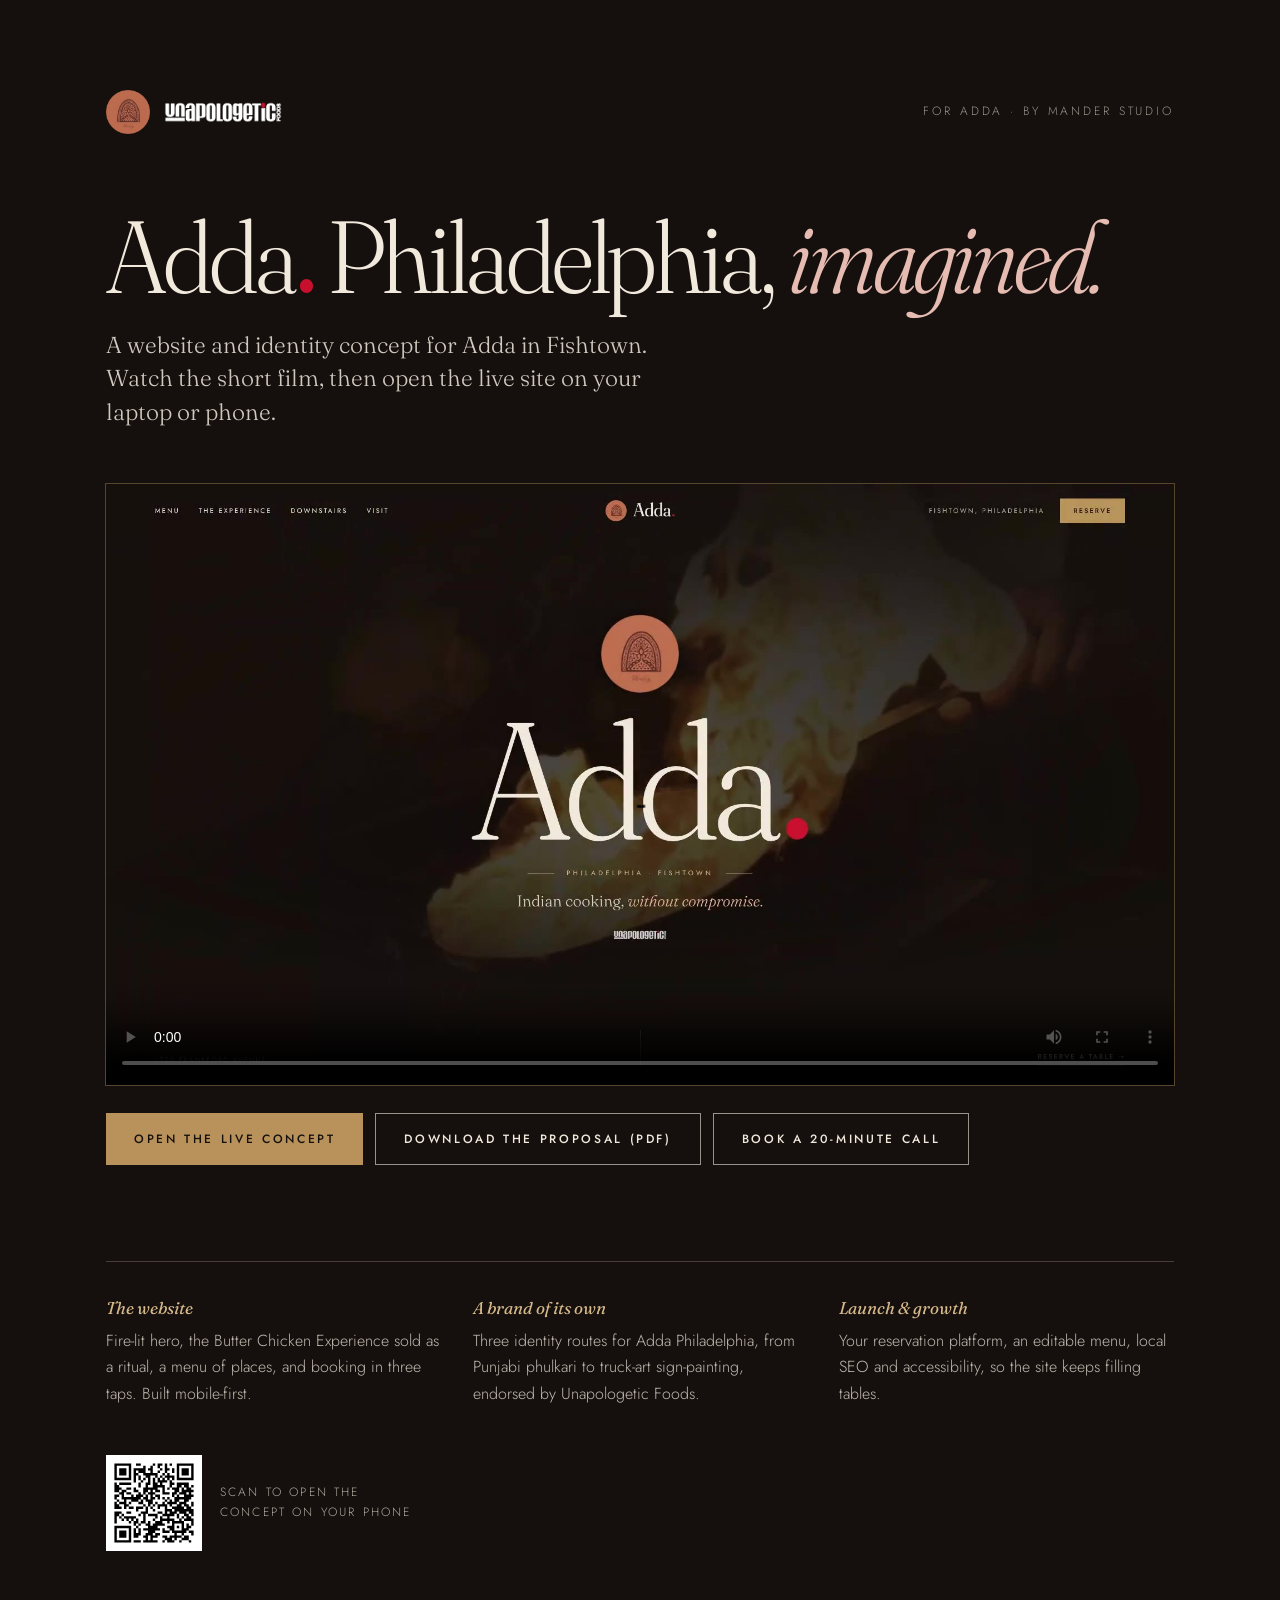
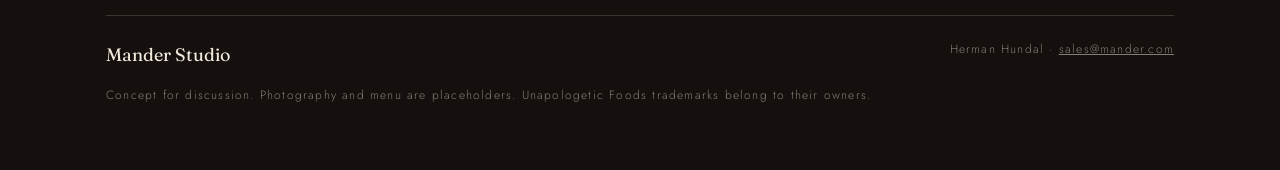
==== commit 77b2e476: "Make the pitch page the homepage; move the site to site.html Co-Authored-By: Claude Opus 5.5 <norepl" ====
--- a/index.html
+++ b/index.html
@@ -3,460 +3,82 @@
 <head>
   <meta charset="utf-8">
   <meta name="viewport" content="width=device-width, initial-scale=1, viewport-fit=cover">
-  <title>Adda — Fishtown, Philadelphia</title>
-  <meta name="description" content="Adda Philadelphia by Unapologetic Foods. Indian cooking without compromise, 1700 Frankford Avenue, Fishtown. Pitch concept.">
+  <title>Adda, Philadelphia — Concept · Mander Studio</title>
+  <meta name="robots" content="noindex, nofollow">
   <meta name="theme-color" content="#15100e">
-  <!-- Concept preview: keep out of search results until launch -->
-  <meta name="robots" content="noindex, nofollow">
   <link rel="icon" href="assets/brand/favicon.svg" type="image/svg+xml">
-  <link rel="apple-touch-icon" href="assets/brand/apple-touch-icon.png">
-  <meta property="og:type" content="website">
-  <meta property="og:title" content="Adda — Fishtown, Philadelphia · Website concept">
-  <meta property="og:description" content="A website concept for Adda Philadelphia by Unapologetic Foods. Designed by Mander Studio.">
+  <meta property="og:title" content="Adda, Philadelphia — a website & identity concept">
+  <meta property="og:description" content="Walkthrough film, live concept and proposal by Mander Studio for Unapologetic Foods.">
   <meta property="og:image" content="https://hvndal.github.io/unapologeticfoods/assets/og.jpg">
-  <meta property="og:image:width" content="1200">
-  <meta property="og:image:height" content="630">
   <meta name="twitter:card" content="summary_large_image">
-  <script type="application/ld+json">
-  {
-    "@context": "https://schema.org",
-    "@type": "Restaurant",
-    "name": "Adda",
-    "description": "Indian cooking without compromise, from Unapologetic Foods.",
-    "servesCuisine": ["Indian", "North Indian"],
-    "address": { "@type": "PostalAddress", "streetAddress": "1700 Frankford Ave", "addressLocality": "Philadelphia", "addressRegion": "PA", "postalCode": "19125", "addressCountry": "US" },
-    "acceptsReservations": true,
-    "hasMenu": "#menu",
-    "parentOrganization": { "@type": "Organization", "name": "Unapologetic Foods" }
-  }
-  </script>
-  <link rel="preload" href="assets/fonts/fraunces-normal-latin.woff2" as="font" type="font/woff2" crossorigin>
-  <link rel="preload" href="assets/fonts/jost-normal-latin.woff2" as="font" type="font/woff2" crossorigin>
   <link rel="stylesheet" href="fonts.css">
-  <link rel="preload" as="image" href="assets/video/fire-poster.jpg">
-  <link rel="stylesheet" href="style.css">
+  <style>
+    :root { --ink: #15100e; --bone: #f2e9dd; --blush: #e6bcb2; --gold: #b8925a; --gold-soft: #d6b98a; --red: #c8102e; --oxblood: #5a1f1a; }
+    * { box-sizing: border-box; }
+    body { margin: 0; background: var(--ink); color: var(--bone); font: 300 17px/1.65 "Jost", system-ui, sans-serif; -webkit-font-smoothing: antialiased; }
+    main { max-width: 1180px; margin: 0 auto; padding: clamp(40px, 7vw, 96px) clamp(20px, 5vw, 56px) 64px; }
+    .top { display: flex; justify-content: space-between; align-items: center; gap: 20px; margin-bottom: clamp(40px, 6vw, 72px); }
+    .top img { height: 22px; width: auto; }
+    .top span { font-size: 12px; letter-spacing: .24em; text-transform: uppercase; color: rgba(242, 233, 221, .6); }
+    h1 { margin: 0; font-family: "Fraunces", Georgia, serif; font-weight: 300; font-variation-settings: "opsz" 144, "SOFT" 40; font-size: clamp(48px, 8vw, 104px); line-height: .98; letter-spacing: -.03em; }
+    h1 i { display: inline-block; width: .13em; height: .13em; border-radius: 50%; background: var(--red); margin-left: .05em; }
+    h1 em { color: var(--blush); }
+    .lede { margin: 22px 0 0; max-width: 40ch; font-family: "Fraunces", Georgia, serif; font-size: clamp(19px, 1.8vw, 24px); line-height: 1.45; color: rgba(242, 233, 221, .85); }
+    .film { margin: clamp(36px, 5vw, 56px) 0 0; position: relative; background: #000; box-shadow: 0 0 0 1px rgba(184, 146, 90, .4); }
+    .film video { display: block; width: 100%; height: auto; aspect-ratio: 16 / 9; background: #000; }
+    .actions { display: flex; flex-wrap: wrap; gap: 12px; margin-top: 28px; }
+    .btn { display: inline-flex; align-items: center; justify-content: center; min-height: 52px; padding: 0 28px; font: 500 12px/1 "Jost", sans-serif; letter-spacing: .22em; text-transform: uppercase; text-decoration: none; transition: background-color .3s ease, color .3s ease; }
+    .btn--gold { background: var(--gold); color: var(--ink); }
+    .btn--gold:hover { background: var(--bone); }
+    .btn--line { border: 1px solid rgba(242, 233, 221, .6); color: var(--bone); }
+    .btn--line:hover { background: var(--bone); color: var(--ink); }
+    .grid { display: grid; grid-template-columns: repeat(3, 1fr); gap: 32px; margin-top: clamp(56px, 8vw, 96px); padding-top: 32px; border-top: 1px solid rgba(230, 188, 178, .25); }
+    .grid b { display: block; font-family: "Fraunces", Georgia, serif; font-style: italic; font-weight: 400; color: var(--gold-soft); margin-bottom: 6px; }
+    .grid p { margin: 0; font-size: 16px; color: rgba(242, 233, 221, .78); }
+    .qr { display: flex; align-items: center; gap: 18px; margin-top: 48px; }
+    .qr img { width: 96px; height: 96px; background: #fff; padding: 6px; }
+    .qr p { margin: 0; font-size: 12px; letter-spacing: .18em; text-transform: uppercase; color: rgba(242, 233, 221, .7); }
+    footer { margin-top: 64px; padding-top: 24px; border-top: 1px solid rgba(230, 188, 178, .2); display: flex; justify-content: space-between; gap: 16px; flex-wrap: wrap; font-size: 12px; letter-spacing: .1em; color: rgba(242, 233, 221, .5); }
+    footer b { font-family: "Fraunces", Georgia, serif; font-weight: 400; font-size: 18px; letter-spacing: 0; color: var(--bone); }
+    @media (max-width: 760px) { .top > span:last-child { display: none; } .grid { grid-template-columns: 1fr; } .btn { flex: 1 1 100%; } .qr { display: none; } }
+  </style>
 </head>
 <body>
+  <main>
+    <div class="top">
+      <span style="display:flex;align-items:center;gap:14px"><img src="assets/brand/adda-philly-badge.png" alt="Adda Philly" width="44" height="44" style="height:44px"><img src="assets/brand/unapologetic-white.png" alt="Unapologetic Foods" width="118" height="22"></span>
+      <span>For Adda · by Mander Studio</span>
+    </div>
+    <h1>Adda<i></i> Philadelphia, <em>imagined.</em></h1>
+    <p class="lede">A website and identity concept for Adda in Fishtown. Watch the short film, then open the live site on your laptop or phone.</p>
 
-  <!-- Shared line ornaments -->
-  <svg width="0" height="0" style="position:absolute" aria-hidden="true" focusable="false">
-    <defs>
-      <path id="arch" d="M0 300 L0 128 A28 28 0 0 1 15 84 A28 28 0 0 1 42 46 A26 26 0 0 1 72 18 A22 22 0 0 1 100 0 A22 22 0 0 1 128 18 A26 26 0 0 1 158 46 A28 28 0 0 1 185 84 A28 28 0 0 1 200 128 L200 300 Z"/>
-      <symbol id="lotus" viewBox="0 0 120 24">
-        <path d="M0 12 H44 M76 12 H120" stroke="currentColor" stroke-width="1" fill="none"/>
-        <path d="M60 3 C55 8 55 15 60 21 C65 15 65 8 60 3Z M60 21 C54 20 49 16 47 10 C53 11 57 15 60 21Z M60 21 C66 20 71 16 73 10 C67 11 63 15 60 21Z" stroke="currentColor" stroke-width="1" fill="none"/>
-      </symbol>
-    </defs>
-  </svg>
+    <figure class="film">
+      <video controls playsinline preload="metadata" poster="pitch/adda-walkthrough-poster.jpg">
+        <source src="pitch/adda-walkthrough.mp4" type="video/mp4">
+      </video>
+    </figure>
 
-  <div class="curtain" id="curtain" aria-hidden="true">
-    <span class="curtain__mark">Adda<i></i></span>
-  </div>
+    <div class="actions">
+      <a class="btn btn--gold" href="site.html">Open the live concept</a>
+      <a class="btn btn--line" href="pitch/Adda-Philadelphia-Proposal-Mander-Studio.pdf" download>Download the proposal (PDF)</a>
+      <a class="btn btn--line" href="mailto:sales@mander.com?subject=Adda%20Philly%20%E2%80%94%20book%20a%2020-minute%20walkthrough">Book a 20-minute call</a>
+    </div>
 
-  <a class="skip" href="#house">Skip to content</a>
+    <div class="grid">
+      <div><b>The website</b><p>Fire-lit hero, the Butter Chicken Experience sold as a ritual, a menu of places, and booking in three taps. Built mobile-first.</p></div>
+      <div><b>A brand of its own</b><p>Three identity routes for Adda Philadelphia, from Punjabi phulkari to truck-art sign-painting, endorsed by Unapologetic Foods.</p></div>
+      <div><b>Launch &amp; growth</b><p>Your reservation platform, an editable menu, local SEO and accessibility, so the site keeps filling tables.</p></div>
+    </div>
 
-  <!-- ============ NAV ============ -->
-  <header class="nav" id="nav">
-    <nav class="nav__left" aria-label="Primary">
-      <a href="#menu">Menu</a>
-      <a href="#signature">The Experience</a>
-      <a href="#downstairs">Downstairs</a>
-      <a href="#visit">Visit</a>
-    </nav>
-    <a class="nav__mark" href="#top" aria-label="Adda Philly, back to top"><img class="nav__badge" src="assets/brand/adda-philly-badge.png" alt="" width="38" height="38">Adda<i aria-hidden="true"></i></a>
-    <div class="nav__right">
-      <span class="nav__place">Fishtown, Philadelphia</span>
-      <button class="btn btn--gold nav__cta" data-open="reserve">Reserve</button>
-      <button class="nav__burger" id="burger" aria-label="Open menu" aria-expanded="false" aria-controls="drawer"><span></span><span></span></button>
+    <div class="qr">
+      <img src="pitch/img/qr.svg" alt="QR code to open the live concept on a phone">
+      <p>Scan to open the<br>concept on your phone</p>
     </div>
-  </header>
 
-  <div class="drawer" id="drawer" aria-hidden="true">
-    <div class="drawer__head">
-      <span class="nav__mark">Adda<i aria-hidden="true"></i></span>
-      <button class="drawer__close" id="drawer-close">Close</button>
-    </div>
-    <nav class="drawer__links" aria-label="Mobile">
-      <a href="#house"><small>I</small>The House</a>
-      <a href="#signature"><small>II</small>The Experience</a>
-      <a href="#menu"><small>III</small>Menu</a>
-      <a href="#hearth"><small>IV</small>The Hearth</a>
-      <a href="#downstairs"><small>V</small>Downstairs</a>
-      <a href="#visit"><small>VII</small>Visit</a>
-    </nav>
-    <div class="drawer__foot">
-      <button class="btn btn--gold btn--wide" data-open="reserve">Reserve a table</button>
-      <p>1700 Frankford Avenue · Fishtown</p>
-    </div>
-  </div>
-
-  <main>
-
-    <!-- ============ HERO ============ -->
-    <section class="hero" id="top" aria-label="Adda Philadelphia">
-      <div class="hero__media" aria-hidden="true">
-        <video class="hero__video" id="hero-video" muted loop playsinline preload="metadata" poster="assets/video/fire-poster.jpg">
-          <source src="assets/video/fire.webm" type="video/webm">
-          <source src="assets/video/fire.mp4" type="video/mp4">
-        </video>
-      </div>
-      <div class="hero__veil" aria-hidden="true"></div>
-
-      <div class="hero__center">
-        <img class="hero__uf hero__badge" src="assets/brand/adda-philly-badge.png" alt="Adda Philly" width="140" height="140">
-        <h1 class="hero__title">
-          <span class="hero__word">Adda<i aria-hidden="true"></i></span>
-          <span class="sr-only">Philadelphia</span>
-        </h1>
-        <p class="hero__place"><span></span>Philadelphia · Fishtown<span></span></p>
-        <p class="hero__line">Indian cooking, <em>without compromise.</em></p>
-        <img class="hero__by" src="assets/brand/unapologetic-white.png" alt="by Unapologetic Foods" width="96" height="18">
-      </div>
-
-      <div class="hero__foot">
-        <span>1700 Frankford Avenue</span>
-        <a class="hero__scroll" href="#house" aria-label="Scroll to content"><i></i></a>
-        <button class="linkbtn" data-open="reserve">Reserve a table <span aria-hidden="true">→</span></button>
-      </div>
-    </section>
-
-    <!-- ============ I. THE HOUSE ============ -->
-    <section class="house" id="house">
-      <div class="house__grid">
-        <p class="chapter" data-reveal><span>I</span>The House</p>
-        <div class="house__text">
-          <h2 class="statement" data-reveal="lines">
-            <em>Adda</em> is Bengali for the conversation that keeps you at the table long after the plates are cleared.
-          </h2>
-          <div class="house__cols" data-reveal>
-            <p>On Frankford Avenue, across from the Fishtown post office, Chef Chintan Pandya and Roni Mazumdar bring the cooking of India’s homes, highway dhabas and wedding kitchens to Philadelphia.</p>
-            <p>Region by region, spice by spice. An open kitchen and grill on the ground floor, a small bar below, and a dining room built for staying longer than you planned.</p>
-          </div>
-          <p class="house__sign" data-reveal>Chintan Pandya &amp; Roni Mazumdar <span lang="hi">अड्डा</span></p>
-        </div>
-        <figure class="house__fig" data-reveal="mask">
-          <div class="archframe">
-            <img data-img="house" data-sizes="(max-width: 900px) 90vw, 30vw" alt="Baby goat biryani, served from the pot" loading="lazy" decoding="async">
-          </div>
-          <figcaption>Baby goat biryani, opened at the table.</figcaption>
-        </figure>
-      </div>
-    </section>
-
-    <!-- ============ II. SIGNATURE ============ -->
-    <section class="sig" id="signature">
-      <figure class="sig__media" data-reveal="mask">
-        <img data-img="signature" alt="Butter chicken finished with house-churned butter" loading="lazy">
-      </figure>
-      <div class="sig__body">
-        <p class="chapter chapter--light" data-reveal><span>II</span>The Signature</p>
-        <h2 class="title" data-reveal="lines">The Butter Chicken <em>Experience</em></h2>
-        <p class="sig__lede" data-reveal>The dish everyone thinks they know, taken back to first principles and finished at your table.</p>
-        <ol class="rite" data-reveal>
-          <li><span>i</span><div><h3>Cold smoke</h3><p>The chicken takes smoke long before it meets heat.</p></div></li>
-          <li><span>ii</span><div><h3>Churned butters</h3><p>A flight of butters made in the kitchen that morning.</p></div></li>
-          <li><span>iii</span><div><h3>Your wood</h3><p>You choose the wood chips; the smoke is yours.</p></div></li>
-          <li><span>iv</span><div><h3>Tableside</h3><p>Sauced, buttered and finished in front of you.</p></div></li>
-        </ol>
-        <div class="sig__cta" data-reveal>
-          <button class="btn btn--gold" data-open="reserve" data-experience="1">Preorder with your table</button>
-          <span>By preorder only</span>
-        </div>
-      </div>
-    </section>
-
-    <!-- ============ III. MENU ============ -->
-    <section class="menu" id="menu">
-      <header class="menu__head">
-        <p class="chapter" data-reveal><span>III</span>The Menu</p>
-        <h2 class="title" data-reveal="lines">A menu of <em>places</em></h2>
-        <p class="menu__intro" data-reveal>Every plate comes from somewhere specific: a Mumbai street, a Hyderabad wedding, a Rajput hunting camp. We cook it the way it is cooked there.</p>
-      </header>
-
-      <div class="plates" id="plates"></div>
-
-      <svg class="ornament" aria-hidden="true"><use href="#lotus"/></svg>
-
-      <div class="carte">
-        <div class="tabs" role="tablist" aria-label="Menu sections">
-          <button class="tab is-active" role="tab" aria-selected="true" data-filter="all">All</button>
-          <button class="tab" role="tab" aria-selected="false" data-filter="chhote">Chhote</button>
-          <button class="tab" role="tab" aria-selected="false" data-filter="tandoor">Tandoor</button>
-          <button class="tab" role="tab" aria-selected="false" data-filter="handi">Handi &amp; Dum</button>
-          <button class="tab" role="tab" aria-selected="false" data-filter="meetha">Meetha</button>
-        </div>
-        <div class="carte__cols" id="carte"></div>
-        <p class="carte__fine">Illustrative menu for this presentation, drawn from Adda’s best-known dishes. Menus change with the season.</p>
-      </div>
-      <div class="peek" id="peek" aria-hidden="true"><img alt=""></div>
-    </section>
-
-    <!-- ============ IV. HEARTH ============ -->
-    <section class="hearth" id="hearth">
-      <div class="hearth__pattern" aria-hidden="true"></div>
-      <header class="hearth__head">
-        <p class="chapter chapter--light" data-reveal><span>IV</span>The Hearth</p>
-        <h2 class="title" data-reveal="lines">Three fires, <em>one kitchen</em></h2>
-      </header>
-      <div class="fires">
-        <article class="fire" data-reveal>
-          <svg viewBox="0 0 120 120" aria-hidden="true">
-            <ellipse cx="60" cy="34" rx="22" ry="6"/>
-            <path d="M38 34 C30 60 31 90 44 104 H76 C89 90 90 60 82 34"/>
-            <path d="M34 108 H86"/><path d="M42 72 C52 76 68 76 78 72" opacity=".5"/>
-            <path d="M52 30 L48 6 M60 30 V4 M68 30 L72 6"/>
-            <path d="M56 26 C52 21 57 18 55 12 M64 26 C68 21 63 18 65 13" class="flame"/>
-          </svg>
-          <p class="fire__hi" lang="hi">तंदूर</p>
-          <h3>Tandoor</h3>
-          <p>The clay oven of the north. Marinated meat and fish on iron skewers, bread slapped against the wall, charred at heat a kitchen range can’t reach.</p>
-        </article>
-        <article class="fire" data-reveal>
-          <svg viewBox="0 0 120 120" aria-hidden="true">
-            <ellipse cx="60" cy="66" rx="44" ry="12"/>
-            <ellipse cx="60" cy="63" rx="36" ry="8"/>
-            <path d="M16 66 H6 M104 66 H114"/>
-            <circle cx="60" cy="60" r="14" stroke-dasharray="2 3"/>
-            <path d="M40 92 C44 86 38 82 42 76 M60 96 C64 90 58 86 62 80 M80 92 C84 86 78 82 82 76" class="flame"/>
-          </svg>
-          <p class="fire__hi" lang="hi">तवा</p>
-          <h3>Tawa</h3>
-          <p>A flat iron over open flame. Liver seared in seconds, breads blistered by hand: the fast, loud cooking of Old Delhi’s lanes.</p>
-        </article>
-        <article class="fire" data-reveal>
-          <svg viewBox="0 0 120 120" aria-hidden="true">
-            <path d="M28 62 C26 92 42 106 60 106 C78 106 94 92 92 62"/>
-            <ellipse cx="60" cy="62" rx="32" ry="7"/>
-            <path d="M30 58 C34 38 86 38 90 58"/>
-            <path d="M28 64 q4 -4 8 0 t8 0 t8 0 t8 0 t8 0 t8 0 t8 0 t8 0" opacity=".7"/>
-            <circle cx="60" cy="40" r="4"/>
-            <path d="M52 30 C48 24 56 20 52 12 M68 30 C72 24 64 20 68 12" class="flame"/>
-          </svg>
-          <p class="fire__hi" lang="hi">दम</p>
-          <h3>Dum</h3>
-          <p>A heavy pot sealed with dough and left on low coals. Rice and goat steam in each other’s juices until the seal is broken at your table.</p>
-        </article>
-      </div>
-    </section>
-
-    <!-- ============ V. DOWNSTAIRS ============ -->
-    <section class="down" id="downstairs">
-      <div class="down__art" data-reveal="mask" aria-hidden="true">
-        <svg class="down__arches" viewBox="-24 -24 248 348" preserveAspectRatio="xMidYMax meet">
-          <use href="#arch" class="a1" transform="translate(-18 -18) scale(1.18 1.12)"/>
-          <use href="#arch" class="a2" transform="translate(-9 -9) scale(1.09 1.06)"/>
-        </svg>
-        <div class="down__window">
-          <svg class="down__lamp" viewBox="0 0 100 200" aria-hidden="true">
-            <path d="M50 0 V62"/>
-            <path d="M42 62 H58 L62 70 H38Z"/>
-            <path d="M38 70 C22 84 20 112 34 128 H66 C80 112 78 84 62 70"/>
-            <path d="M34 128 C38 140 44 146 50 150 C56 146 62 140 66 128"/>
-            <path d="M28 96 H72 M31 112 H69" opacity=".6"/>
-            <path d="M42 76 C36 90 36 110 42 126 M58 76 C64 90 64 110 58 126 M50 72 V128" opacity=".6"/>
-            <path d="M50 150 V166 M46 170 L50 166 L54 170 M50 170 V180" />
-            <path d="M40 150 V160 M60 150 V160 M36 144 V152 M64 144 V152" opacity=".7"/>
-            <ellipse class="glow" cx="50" cy="104" rx="10" ry="16"/>
-          </svg>
-        </div>
-      </div>
-      <div class="down__body">
-        <p class="chapter chapter--light" data-reveal><span>V</span>Downstairs</p>
-        <h2 class="title" data-reveal="lines">A room <em>below the room</em></h2>
-        <p class="down__lede" data-reveal>A small bar and a chef’s counter beneath the dining room, for whatever the kitchen can’t stop thinking about.</p>
-        <p data-reveal>One-night menus, visiting cooks, the regional dishes that don’t fit anywhere else, and the drinks that go with them. It changes often and seats very few.</p>
-        <button class="btn btn--line" data-open="reserve" data-down="1" data-reveal>Ask about downstairs</button>
-      </div>
-    </section>
-
-    <!-- ============ VI. UNAPOLOGETIC ============ -->
-    <section class="uf" id="unapologetic">
-      <div class="uf__top">
-        <p class="chapter" data-reveal><span>VI</span>Unapologetic</p>
-        <p class="uf__statement" data-reveal="lines">Unapologetic Foods was built on one idea: Indian food deserves to be cooked on its own terms. <em>Not softened, not explained, not apologised for.</em></p>
-        <img class="uf__logo" src="assets/brand/unapologetic-black.png" alt="Unapologetic Foods" width="240" height="45" loading="lazy" data-reveal>
-      </div>
-      <ul class="honours" data-reveal>
-        <li><b>★</b><span>Michelin star</span><small>Semma, New York</small></li>
-        <li><b>No. 1</b><span>The New York Times, 100 best restaurants in New York, 2025</span><small>Semma</small></li>
-        <li><b>2</b><span>James Beard awards, Best Chef: New York State</span><small>Chintan Pandya, Vijay Kumar</small></li>
-      </ul>
-      <div class="family" data-reveal>
-        <p class="family__label">The family</p>
-        <ul>
-          <li>Dhamaka <span>Lower East Side</span></li>
-          <li>Semma <span>West Village</span></li>
-          <li>Adda <span>East Village</span></li>
-          <li>Masalawala &amp; Sons <span>Park Slope</span></li>
-          <li>Kebabwala <span>East Village</span></li>
-          <li>Rowdy Rooster <span>East Village</span></li>
-          <li class="is-new">Adda <span>Fishtown, Philadelphia</span></li>
-        </ul>
-      </div>
-    </section>
-
-    <!-- ============ VII. VISIT ============ -->
-    <section class="visit" id="visit">
-      <div class="visit__pattern" aria-hidden="true"></div>
-      <div class="visit__grid">
-        <div class="visit__addr">
-          <p class="chapter chapter--light" data-reveal><span>VII</span>Visit</p>
-          <address data-reveal="lines">1700 Frankford Avenue<br><em>Fishtown, Philadelphia</em></address>
-          <p class="visit__note" data-reveal>Across from the Fishtown post office. Dining room, open kitchen and grill at street level; the bar is downstairs.</p>
-        </div>
-        <dl class="visit__info" data-reveal>
-          <div><dt>Dinner</dt><dd>Nightly, from 5 pm</dd></div>
-          <div><dt>Bar downstairs</dt><dd>Walk-ins welcome</dd></div>
-          <div><dt>Private dining</dt><dd><button class="linkbtn" data-open="reserve">Enquire</button></dd></div>
-          <div><dt>Reservations</dt><dd><button class="linkbtn" data-open="reserve">Book a table →</button></dd></div>
-        </dl>
-      </div>
-      <form class="letters" id="letters" data-reveal>
-        <label for="letters-email">Letters from the kitchen: menus, one-night dinners, first word on downstairs.</label>
-        <div class="letters__row">
-          <input id="letters-email" type="email" placeholder="Your email" required autocomplete="email">
-          <button class="btn btn--gold" type="submit">Subscribe</button>
-        </div>
-        <p class="letters__done" aria-live="polite"></p>
-      </form>
-      <footer class="foot">
-        <div class="foot__marks"><img class="badge" src="assets/brand/adda-philly-badge.png" alt="Adda Philly" width="56" height="56" loading="lazy"><img src="assets/brand/unapologetic-white.png" alt="Unapologetic Foods" width="180" height="34" loading="lazy"></div>
-        <nav aria-label="Footer">
-          <a href="#menu">Menu</a><a href="#signature">Butter Chicken Experience</a><a href="#downstairs">Downstairs</a><a href="#top">Top</a>
-        </nav>
-        <p>Website concept by <b>Mander Studio</b> for Unapologetic Foods. Not an official website: hours, menu and photography are placeholders; the Adda Philly badge is used from its public Instagram.</p>
-      </footer>
-    </section>
+    <footer>
+      <b>Mander Studio</b><span>Herman Hundal · <a href="mailto:sales@mander.com" style="color:inherit">sales@mander.com</a></span>
+      <span>Concept for discussion. Photography and menu are placeholders. Unapologetic Foods trademarks belong to their owners.</span>
+    </footer>
   </main>
-
-  <!-- Mobile sticky reserve -->
-  <div class="dock" id="dock">
-    <span>Adda · Fishtown</span>
-    <button class="btn btn--gold" data-open="reserve">Reserve</button>
-  </div>
-
-  <!-- ============ DISH MODAL ============ -->
-  <div class="modal modal--dish" id="dish-modal" aria-hidden="true">
-    <div class="modal__scrim" data-close></div>
-    <article class="dish" role="dialog" aria-modal="true" aria-labelledby="dish-name">
-      <button class="modal__x" data-close aria-label="Close">×</button>
-      <figure class="dish__media">
-        <img id="dish-img" alt="">
-        <div class="dish__plain" id="dish-plain" aria-hidden="true"><svg><use href="#lotus"/></svg><span id="dish-plain-hi" lang="hi"></span></div>
-      </figure>
-      <div class="dish__body">
-        <p class="dish__meta"><span id="dish-num"></span><span id="dish-section"></span></p>
-        <h2 id="dish-name"></h2>
-        <p class="dish__hi" id="dish-hi" lang="hi"></p>
-        <p class="dish__region" id="dish-region"></p>
-        <p class="dish__line" id="dish-line"></p>
-        <p class="dish__note" id="dish-note"></p>
-        <div class="dish__actions">
-          <button class="btn btn--gold" data-open="reserve">Reserve a table</button>
-          <div class="dish__nav">
-            <button class="iconbtn" id="dish-prev" aria-label="Previous dish">←</button>
-            <button class="iconbtn" id="dish-next" aria-label="Next dish">→</button>
-          </div>
-        </div>
-      </div>
-    </article>
-  </div>
-
-  <!-- ============ RESERVATION PANEL ============ -->
-  <div class="modal modal--reserve" id="reserve-modal" aria-hidden="true">
-    <div class="modal__scrim" data-close></div>
-    <form class="reserve" id="reserve-form" role="dialog" aria-modal="true" aria-labelledby="reserve-title" novalidate>
-      <button type="button" class="modal__x" data-close aria-label="Close">×</button>
-      <div class="reserve__panel">
-        <p class="reserve__kicker">Adda · 1700 Frankford Avenue</p>
-        <h2 id="reserve-title">Reserve a <em>table</em></h2>
-
-        <fieldset class="field">
-          <legend>Guests</legend>
-          <div class="chips" id="res-party"></div>
-        </fieldset>
-
-        <fieldset class="field">
-          <legend>Date <span id="res-month"></span></legend>
-          <div class="dates" id="res-dates"></div>
-        </fieldset>
-
-        <fieldset class="field">
-          <legend>Time</legend>
-          <div class="chips chips--time" id="res-times"></div>
-        </fieldset>
-
-        <fieldset class="field field--opts">
-          <legend class="sr-only">Options</legend>
-          <label class="toggle"><input type="checkbox" id="res-bc"><span class="toggle__ui"></span><span><b>Butter Chicken Experience</b><small>Preorder for the table, finished tableside</small></span></label>
-          <label class="toggle"><input type="checkbox" id="res-down"><span class="toggle__ui"></span><span><b>Downstairs</b><small>Tell me about the chef’s counter</small></span></label>
-          <label class="occasion">Occasion
-            <select id="res-occasion"><option value="">None</option><option>Birthday</option><option>Anniversary</option><option>Business</option><option>First visit</option></select>
-          </label>
-        </fieldset>
-
-        <div class="reserve__submit">
-          <p class="reserve__summary" id="res-summary" aria-live="polite"></p>
-          <button type="submit" class="btn btn--gold btn--wide">Request reservation</button>
-          <p class="reserve__fine">Presentation demo. Nothing is booked or sent.</p>
-        </div>
-      </div>
-
-      <div class="reserve__done" aria-live="polite">
-        <svg class="ornament" aria-hidden="true"><use href="#lotus"/></svg>
-        <p class="reserve__kicker">Request received</p>
-        <h3>We’ll hold that <em>for you.</em></h3>
-        <p id="res-confirm"></p>
-        <div class="reserve__done-actions">
-          <button type="button" class="btn btn--gold" id="res-ics">Add to calendar</button>
-          <button type="button" class="btn btn--line" data-close>Back to the site</button>
-        </div>
-      </div>
-    </form>
-  </div>
-
-  <!-- ============ PRESENTER (pitch controls) ============ -->
-  <div class="pitch is-collapsed" id="pitch">
-    <button class="pitch__toggle" id="pitch-toggle" aria-expanded="false" aria-controls="pitch-list"><i></i>Presenter <kbd>P</kbd></button>
-    <button class="pitch__toggle pitch__mobile" id="pitch-mobile">View mobile</button>
-    <div class="pitch__list" id="pitch-list">
-      <button data-screen="hero">01 Hero · fire</button>
-      <button data-screen="nav">02 Scrolled nav</button>
-      <button data-screen="house">03 The House</button>
-      <button data-screen="signature">04 Butter Chicken</button>
-      <button data-screen="menu">05 Menu</button>
-      <button data-screen="dish">06 Dish detail</button>
-      <button data-screen="hearth">07 The Hearth</button>
-      <button data-screen="downstairs">08 Downstairs</button>
-      <button data-screen="unapologetic">09 Unapologetic</button>
-      <button data-screen="visit">10 Visit</button>
-      <button data-screen="reserve">11 Reservation</button>
-      <button data-screen="mobile">12 Mobile demo</button>
-    </div>
-  </div>
-
-  <div class="phone" id="phone" aria-hidden="true">
-    <div class="phone__scrim" data-phone-close></div>
-    <div class="phone__stage">
-      <div class="phone__frame">
-        <span class="phone__notch" aria-hidden="true"></span>
-        <iframe id="phone-frame" title="Mobile preview of the Adda site"></iframe>
-      </div>
-      <div class="phone__side">
-        <p class="reserve__kicker">Mobile demo · 390 × 844</p>
-        <h3>The same house, <em>in your hand.</em></h3>
-        <div class="phone__jumps">
-          <button data-phone-go="">Home</button>
-          <button data-phone-go="#menu">Menu</button>
-          <button data-phone-go="dish">Dish</button>
-          <button data-phone-go="reserve">Reserve</button>
-          <button data-phone-go="#visit">Visit</button>
-        </div>
-        <button class="btn btn--line" data-phone-close>Back to desktop</button>
-      </div>
-    </div>
-  </div>
-
-  <script src="app.js"></script>
 </body>
 </html>
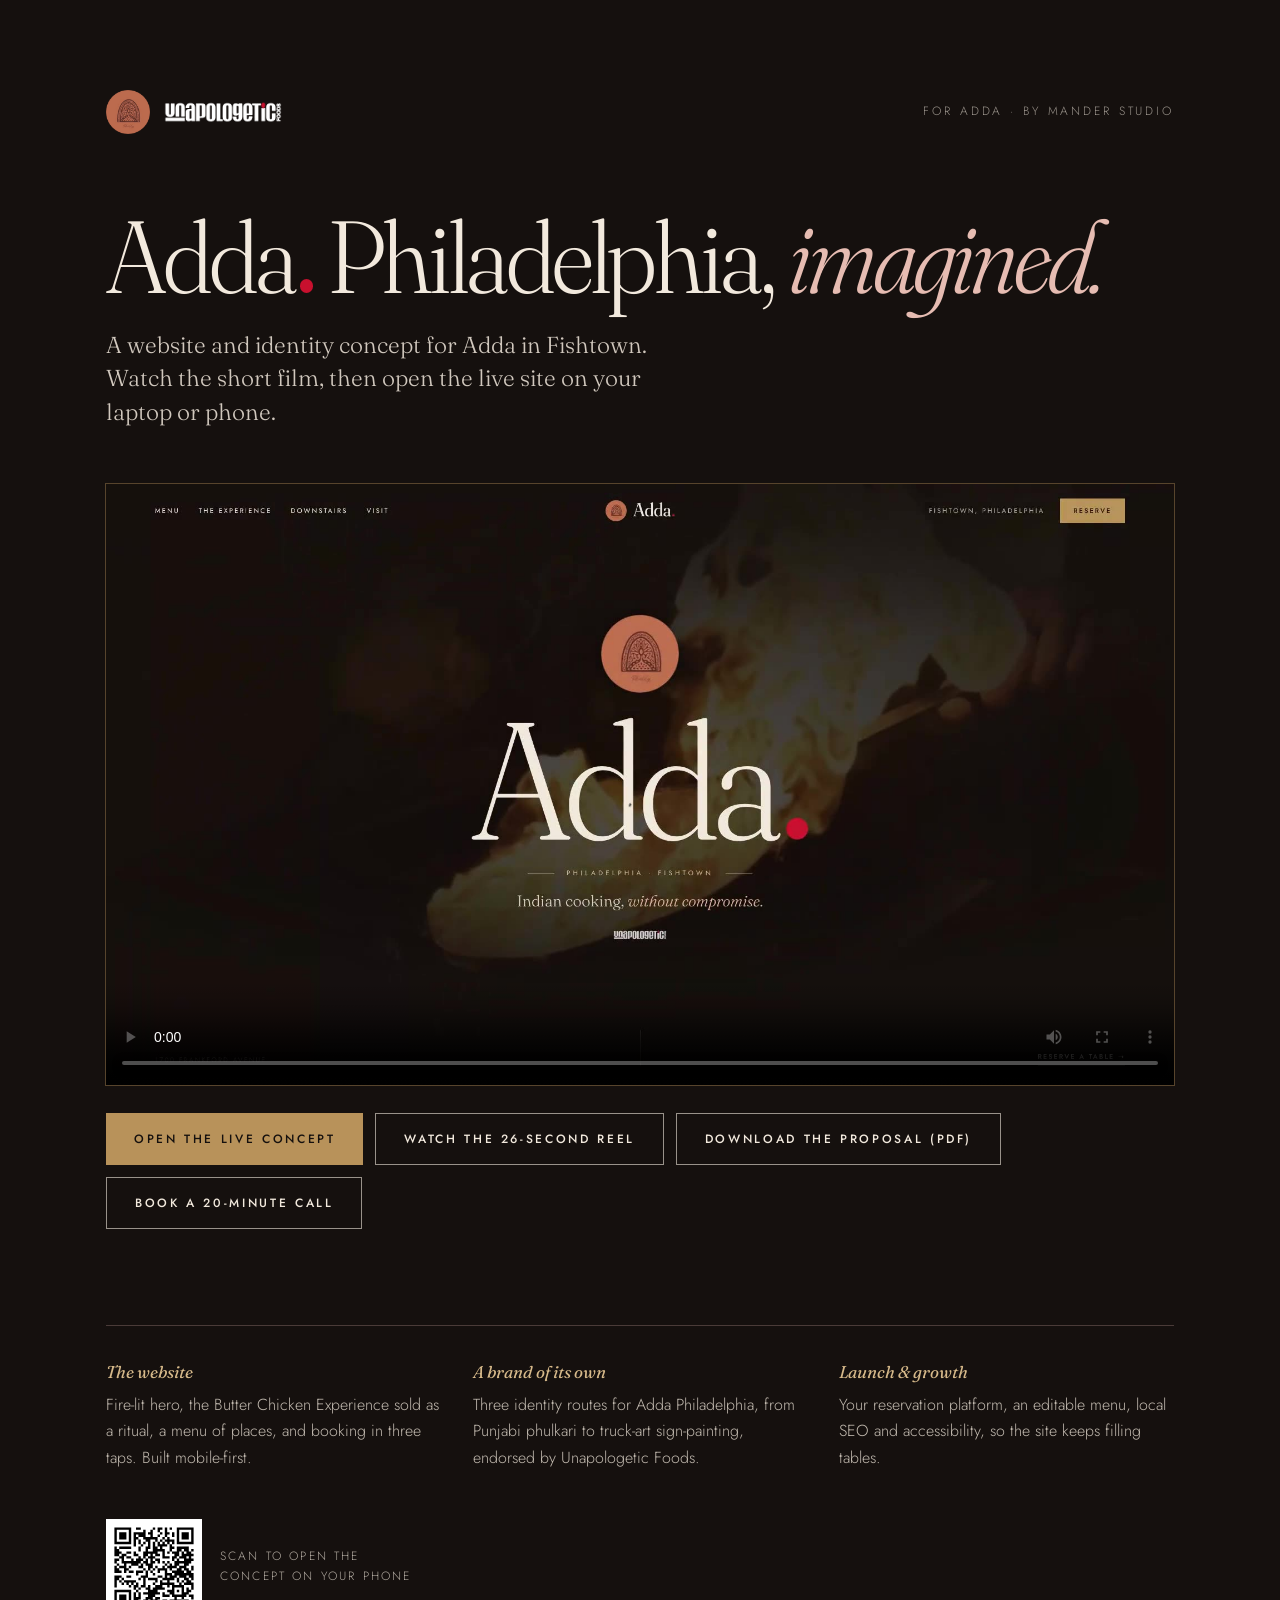
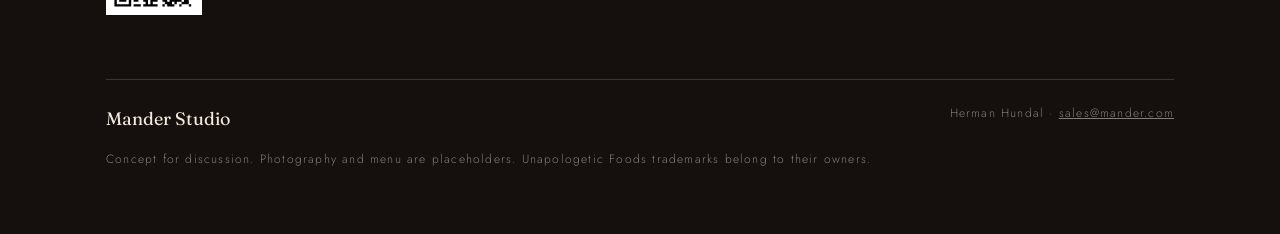
==== commit ab2c0836: "Make the Adda Philly badge the identity; add reel and Vercel config Badge is now the primary logo (h" ====
--- a/index.html
+++ b/index.html
@@ -6,7 +6,7 @@
   <title>Adda, Philadelphia — Concept · Mander Studio</title>
   <meta name="robots" content="noindex, nofollow">
   <meta name="theme-color" content="#15100e">
-  <link rel="icon" href="assets/brand/favicon.svg" type="image/svg+xml">
+  <link rel="icon" href="assets/brand/favicon.png" type="image/png">
   <meta property="og:title" content="Adda, Philadelphia — a website & identity concept">
   <meta property="og:description" content="Walkthrough film, live concept and proposal by Mander Studio for Unapologetic Foods.">
   <meta property="og:image" content="https://hvndal.github.io/unapologeticfoods/assets/og.jpg">
@@ -60,6 +60,7 @@
 
     <div class="actions">
       <a class="btn btn--gold" href="site.html">Open the live concept</a>
+      <a class="btn btn--line" href="pitch/adda-reel.mp4">Watch the 26-second reel</a>
       <a class="btn btn--line" href="pitch/Adda-Philadelphia-Proposal-Mander-Studio.pdf" download>Download the proposal (PDF)</a>
       <a class="btn btn--line" href="mailto:sales@mander.com?subject=Adda%20Philly%20%E2%80%94%20book%20a%2020-minute%20walkthrough">Book a 20-minute call</a>
     </div>
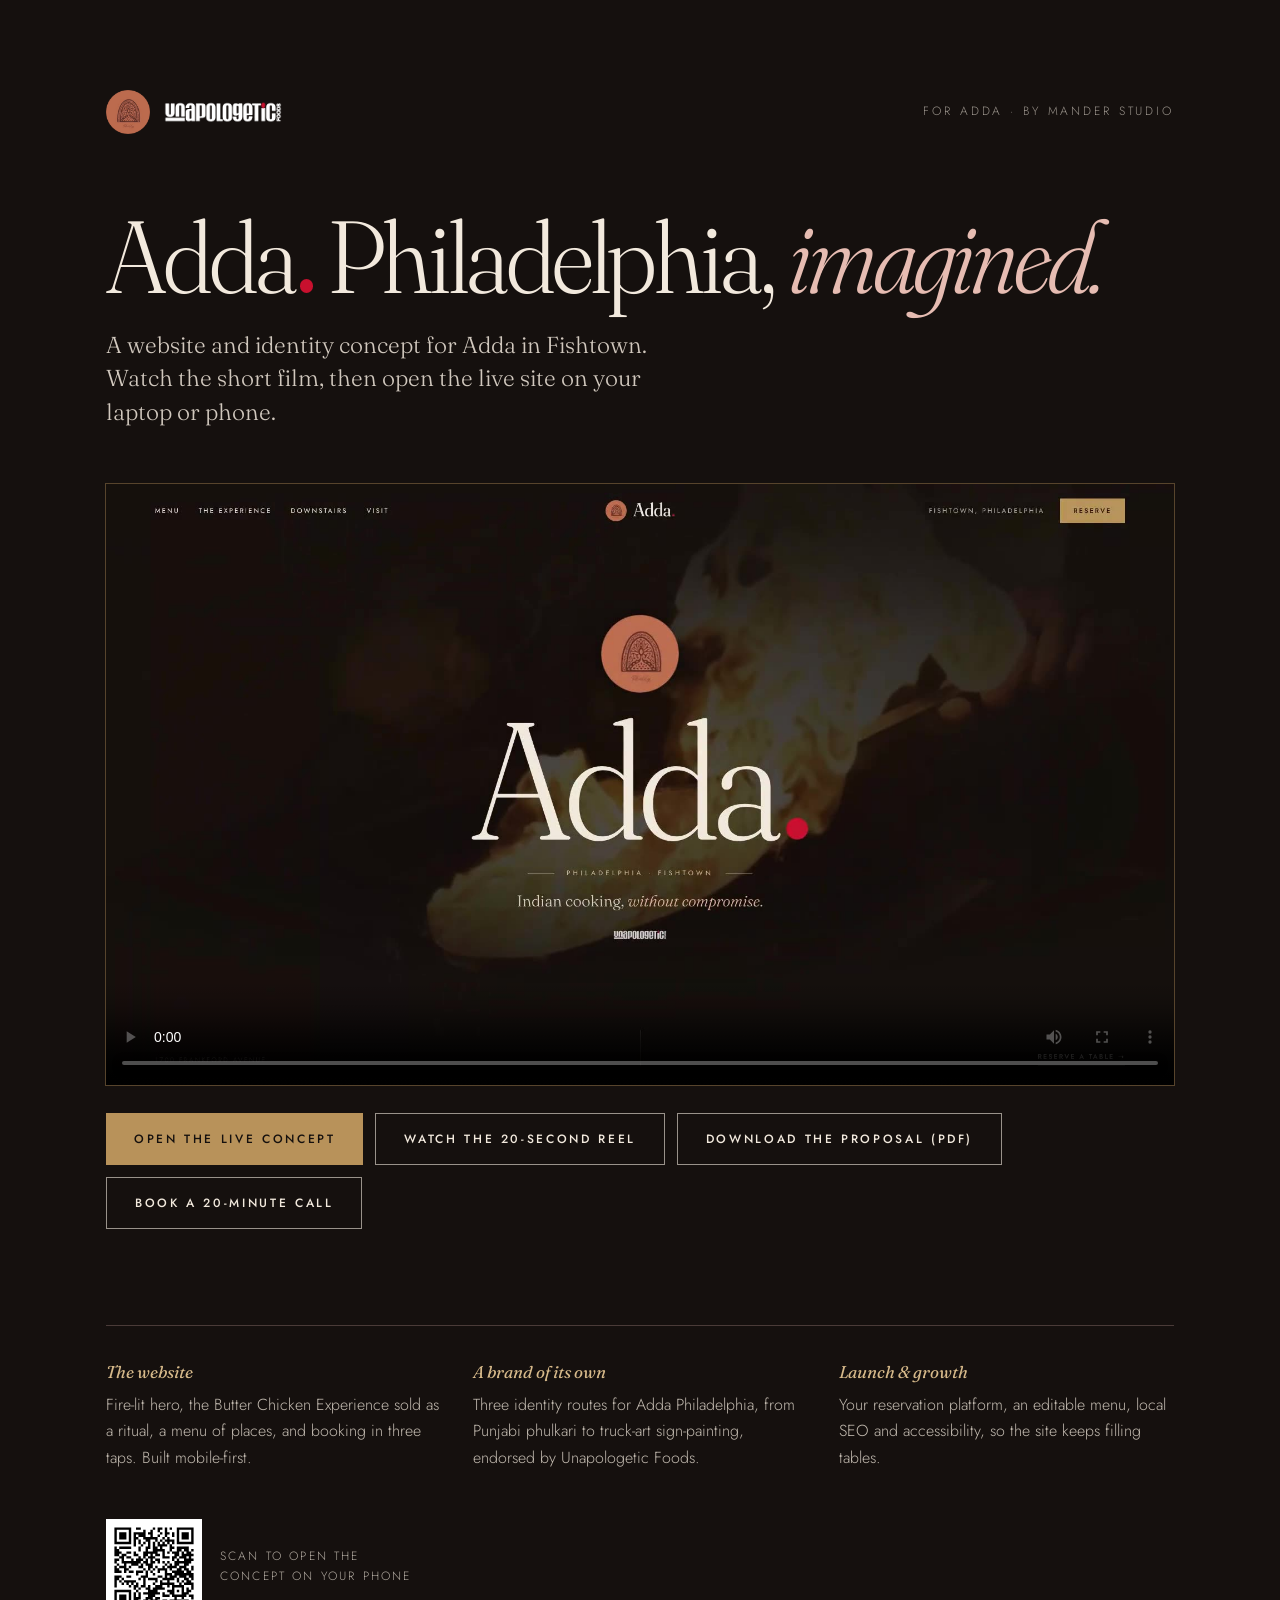
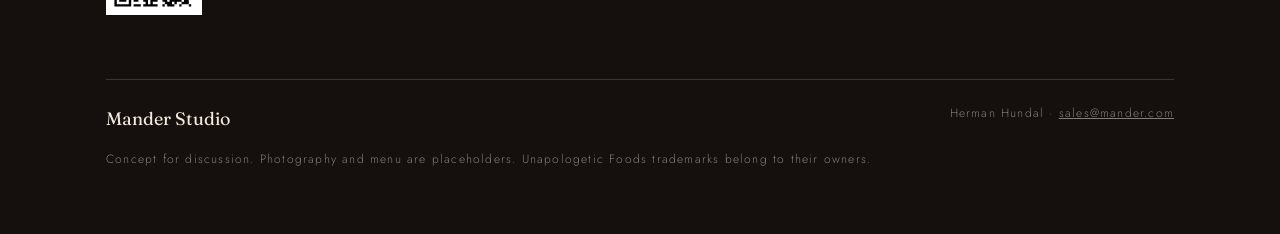
==== commit 9885a3f9: "Re-cut reel: logo and 'Let's cook' opener, punch cuts, trailer score Original synthesised score (sub" ====
--- a/index.html
+++ b/index.html
@@ -60,7 +60,7 @@
 
     <div class="actions">
       <a class="btn btn--gold" href="site.html">Open the live concept</a>
-      <a class="btn btn--line" href="pitch/adda-reel.mp4">Watch the 26-second reel</a>
+      <a class="btn btn--line" href="pitch/adda-reel.mp4">Watch the 20-second reel</a>
       <a class="btn btn--line" href="pitch/Adda-Philadelphia-Proposal-Mander-Studio.pdf" download>Download the proposal (PDF)</a>
       <a class="btn btn--line" href="mailto:sales@mander.com?subject=Adda%20Philly%20%E2%80%94%20book%20a%2020-minute%20walkthrough">Book a 20-minute call</a>
     </div>
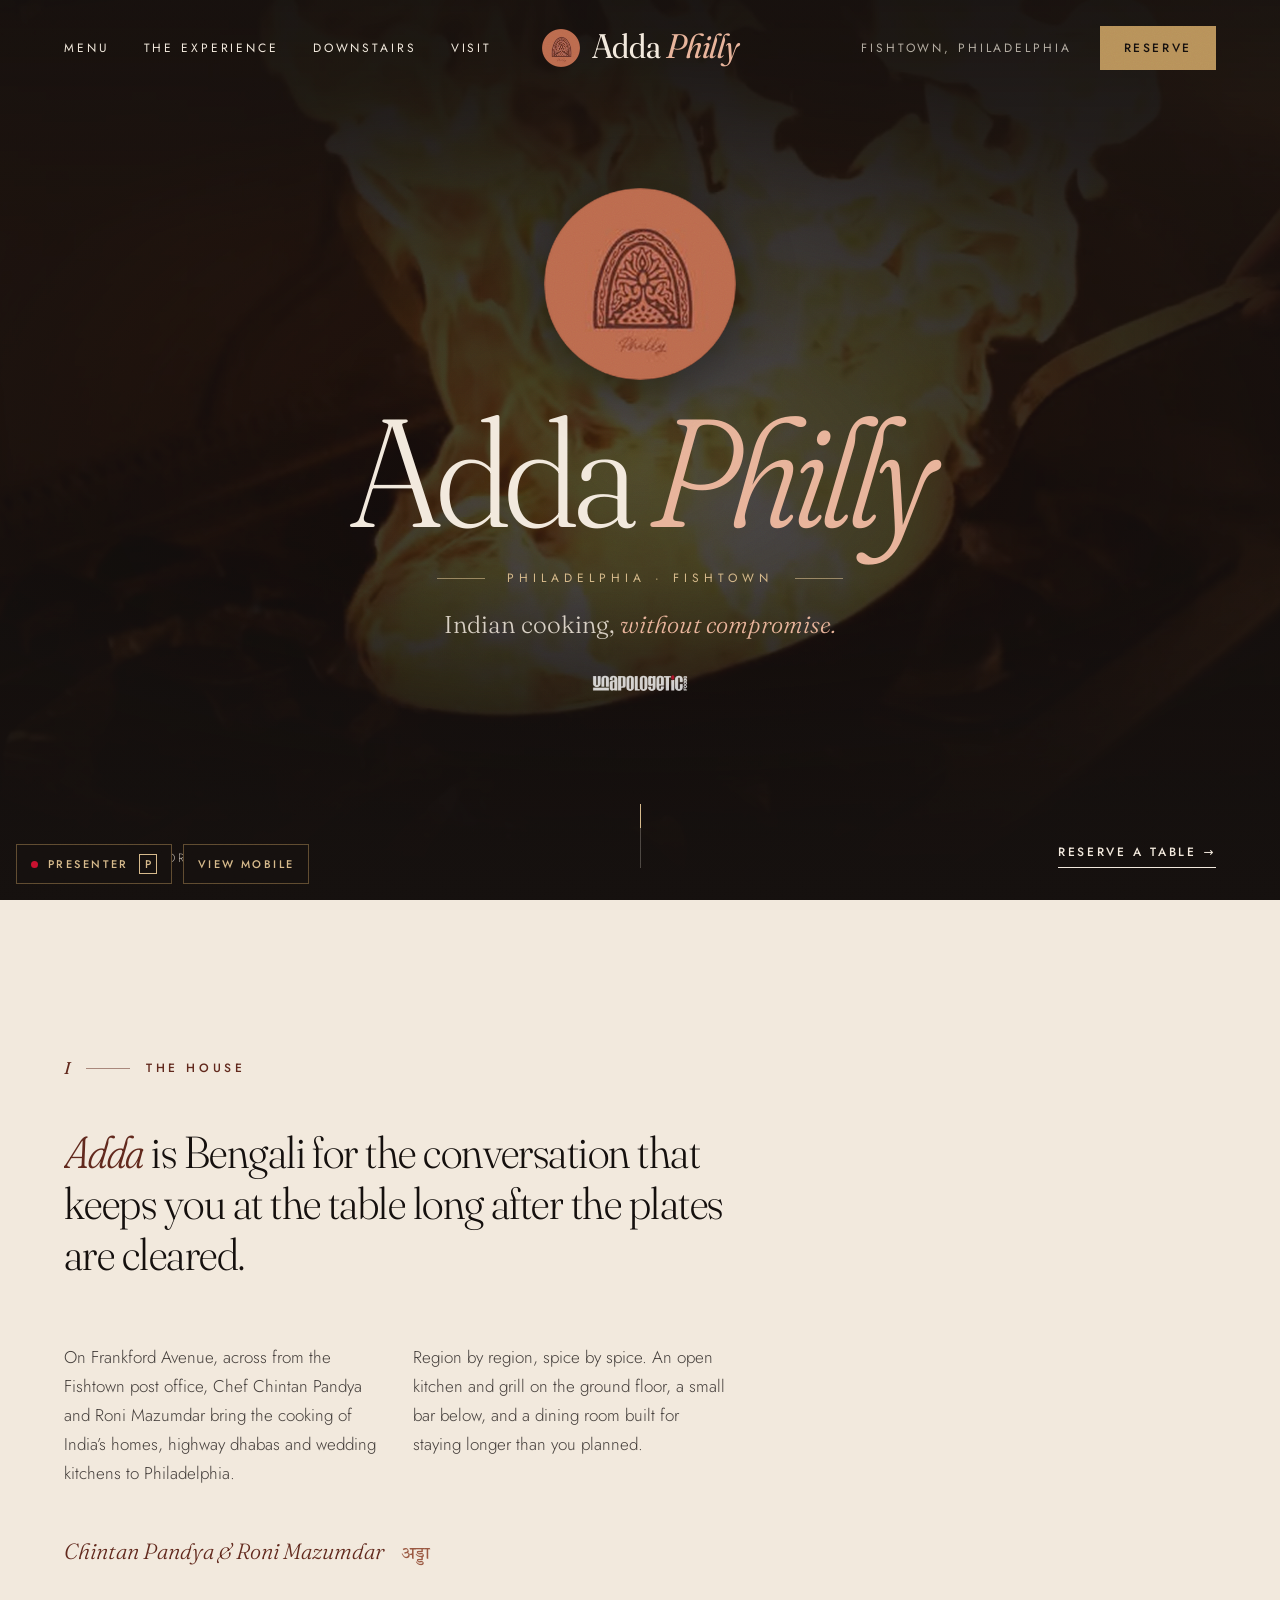
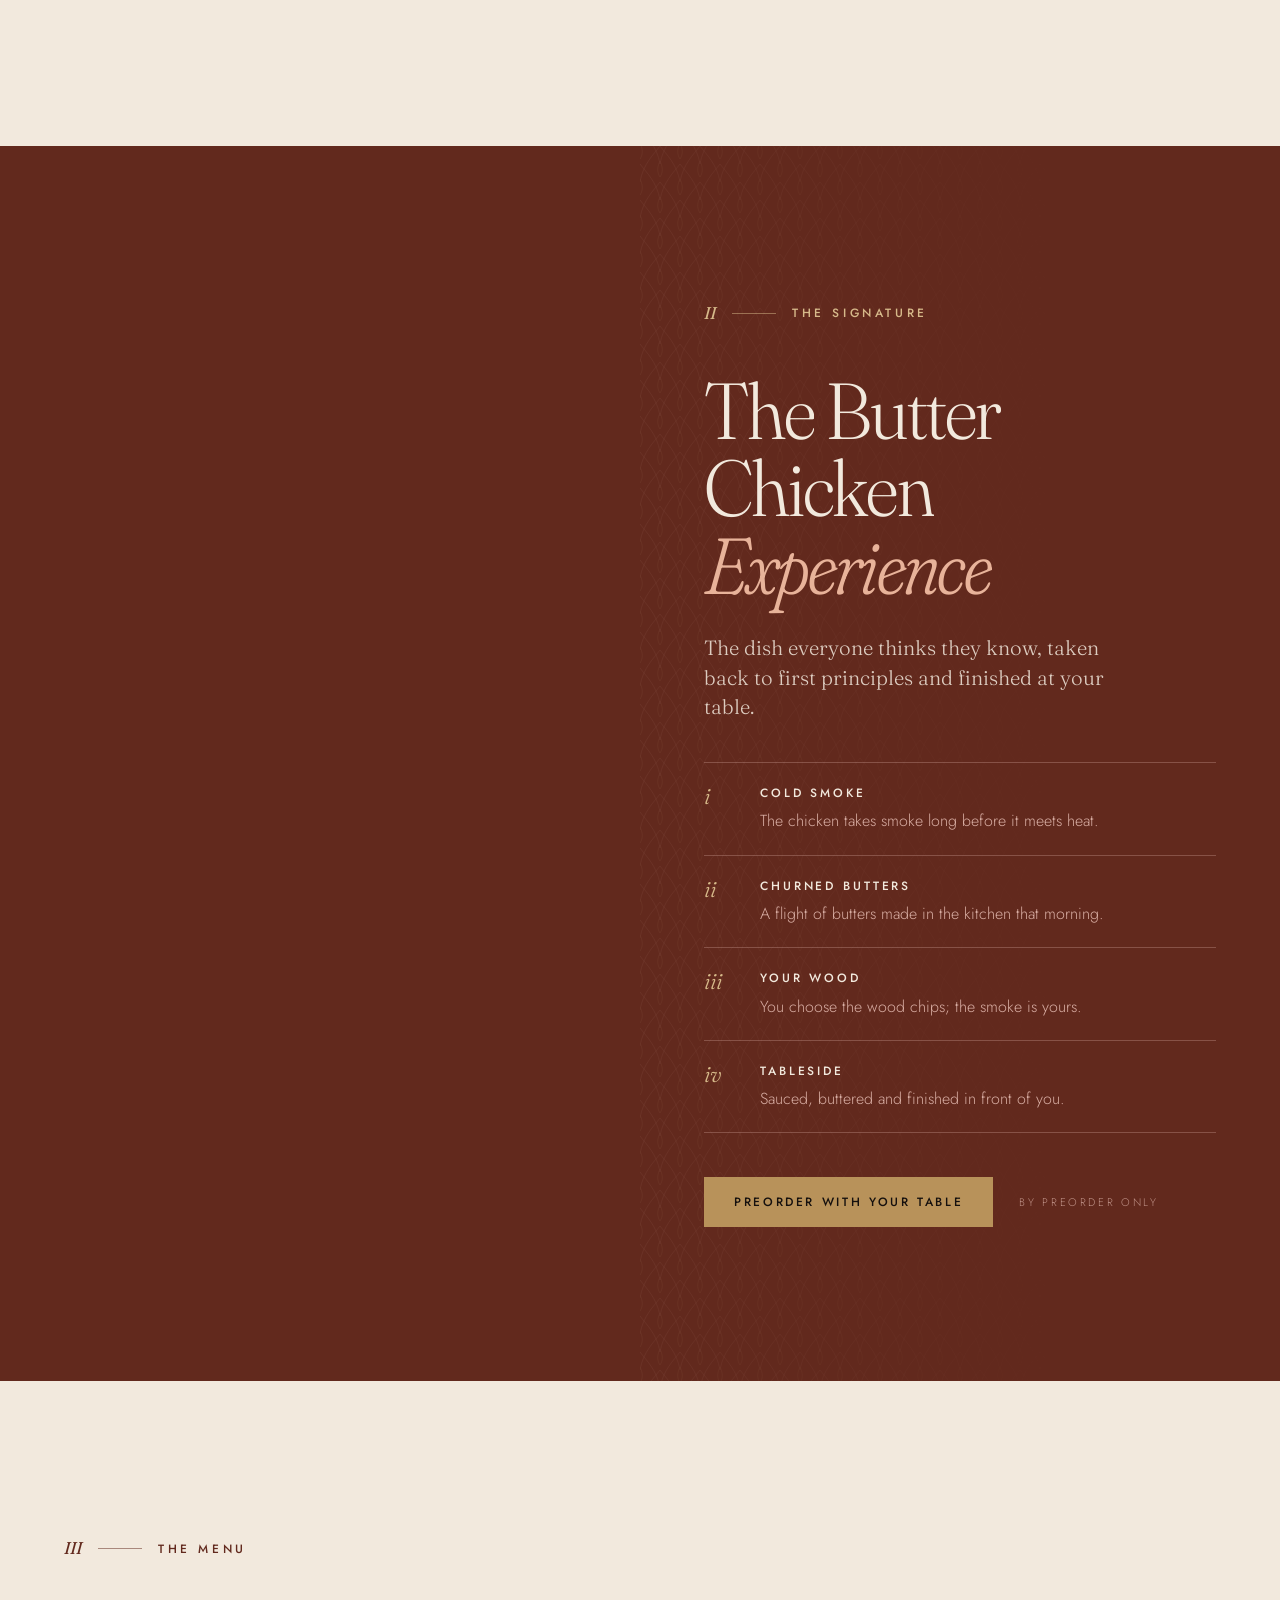
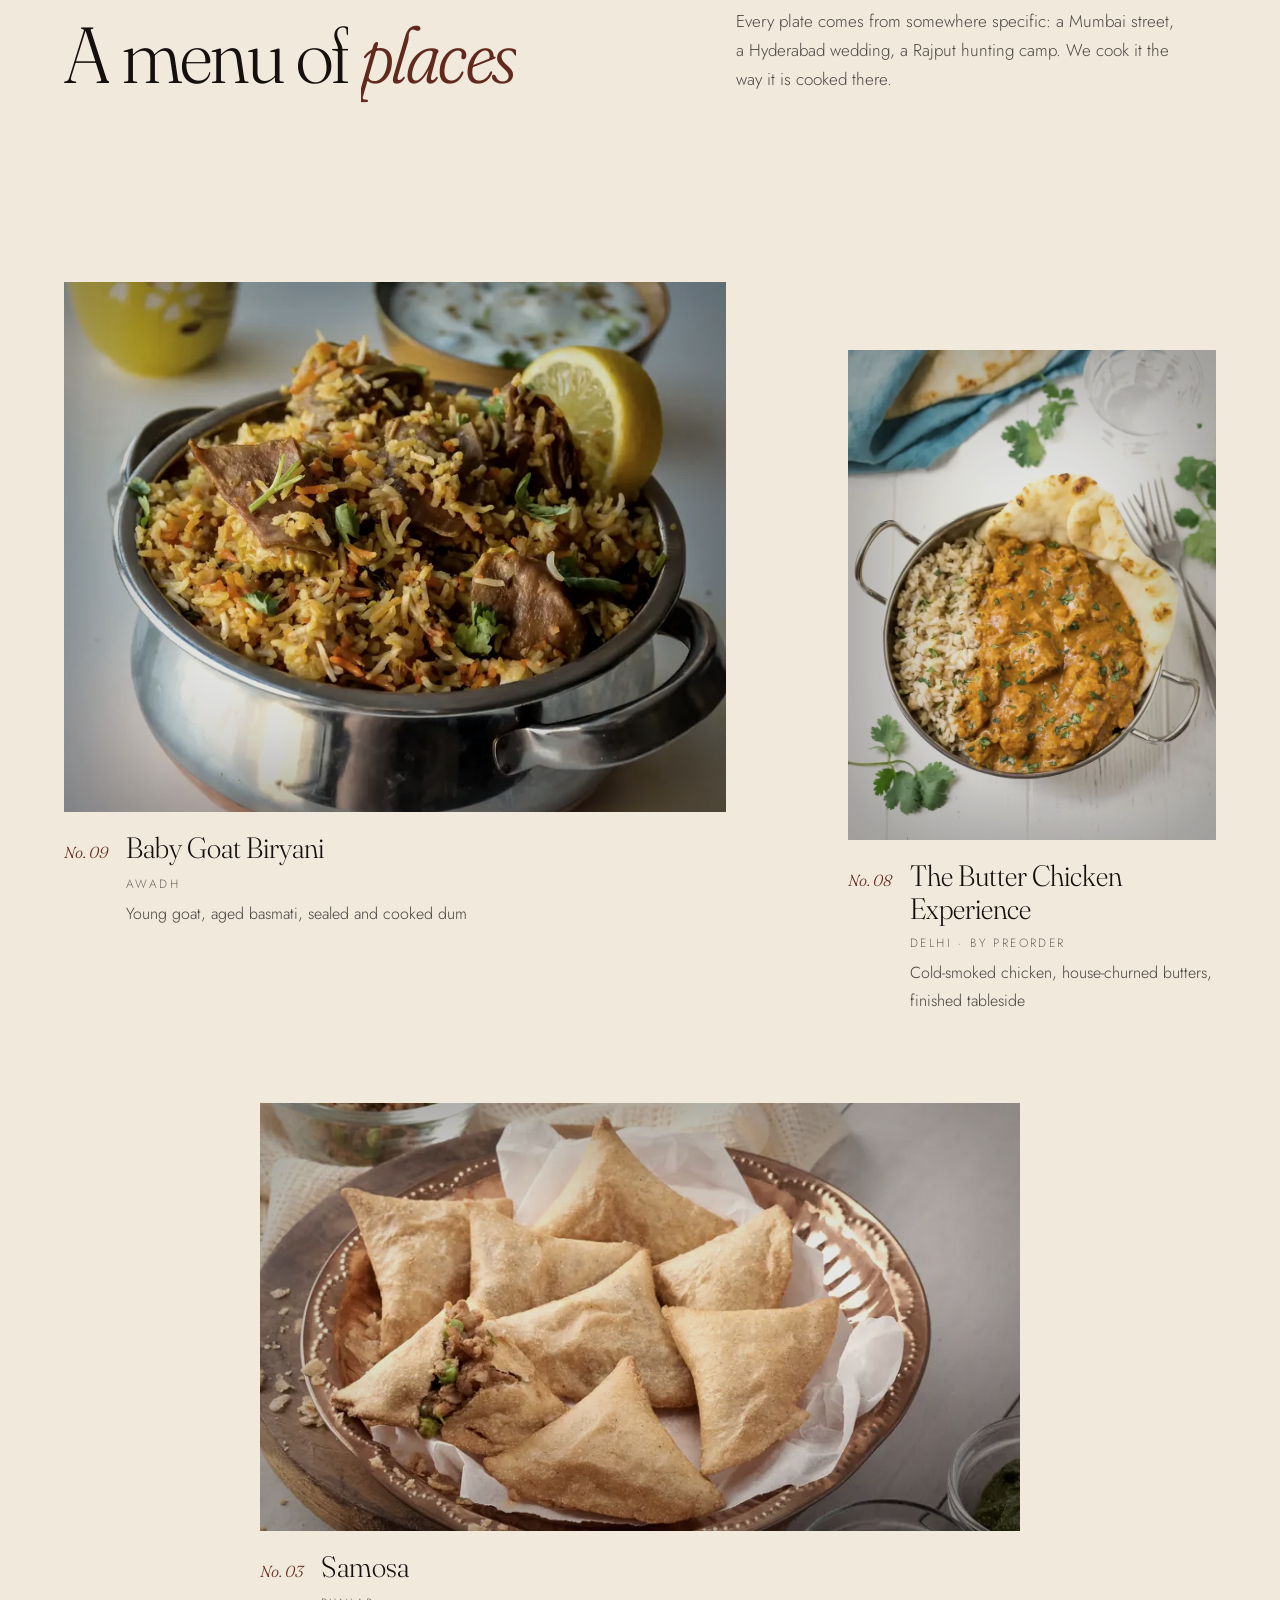
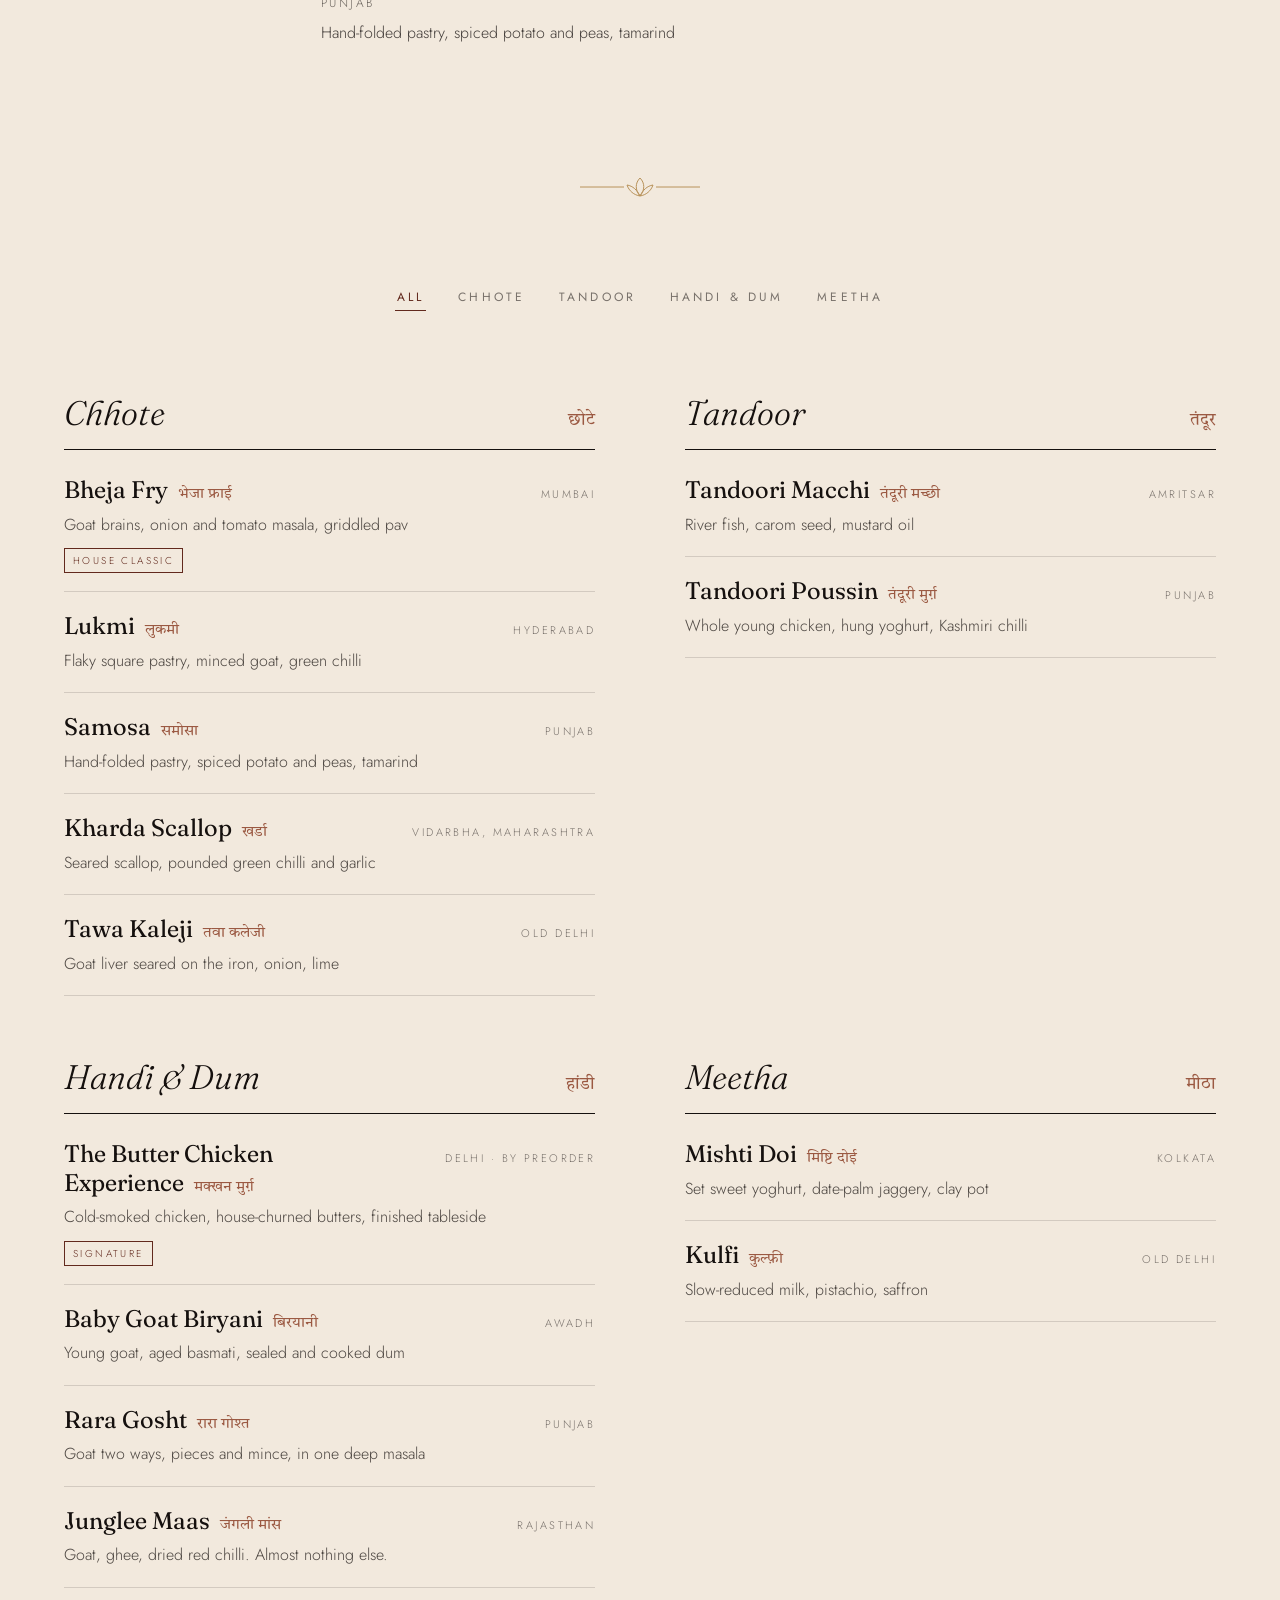
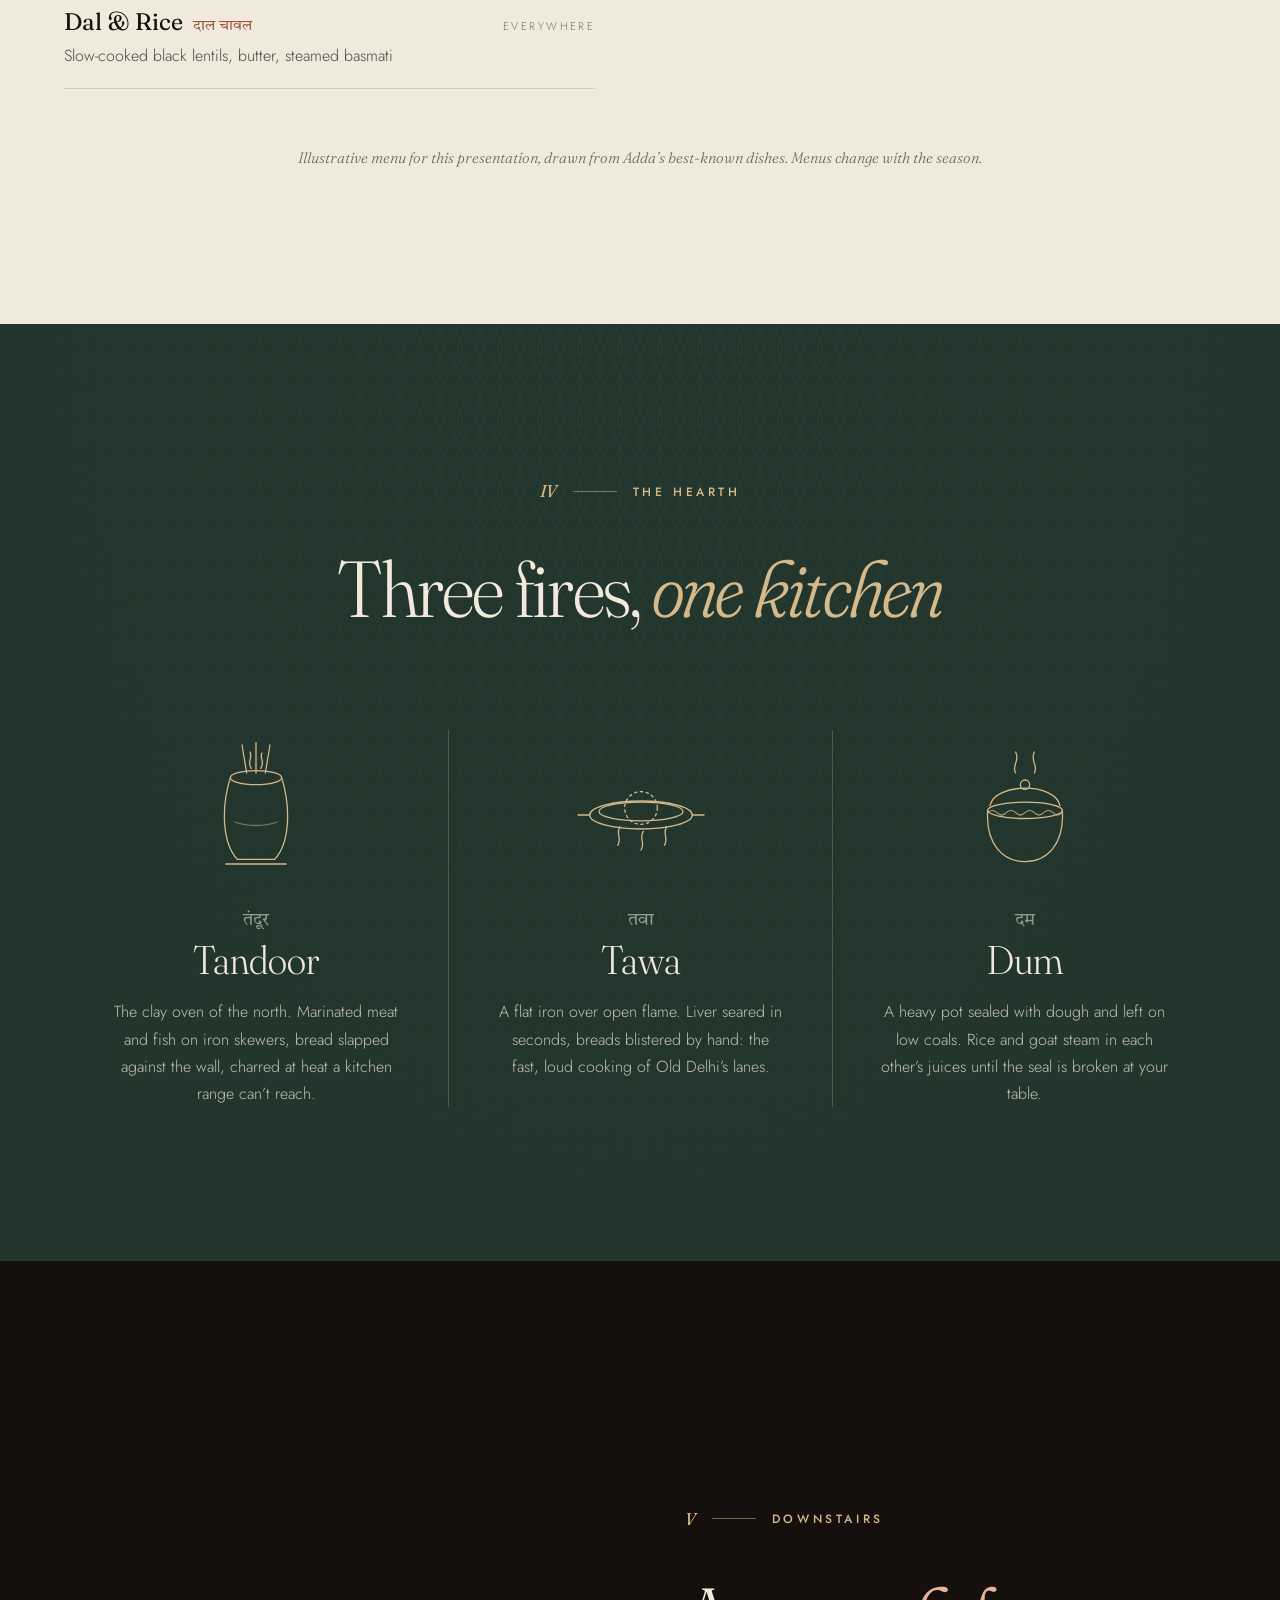
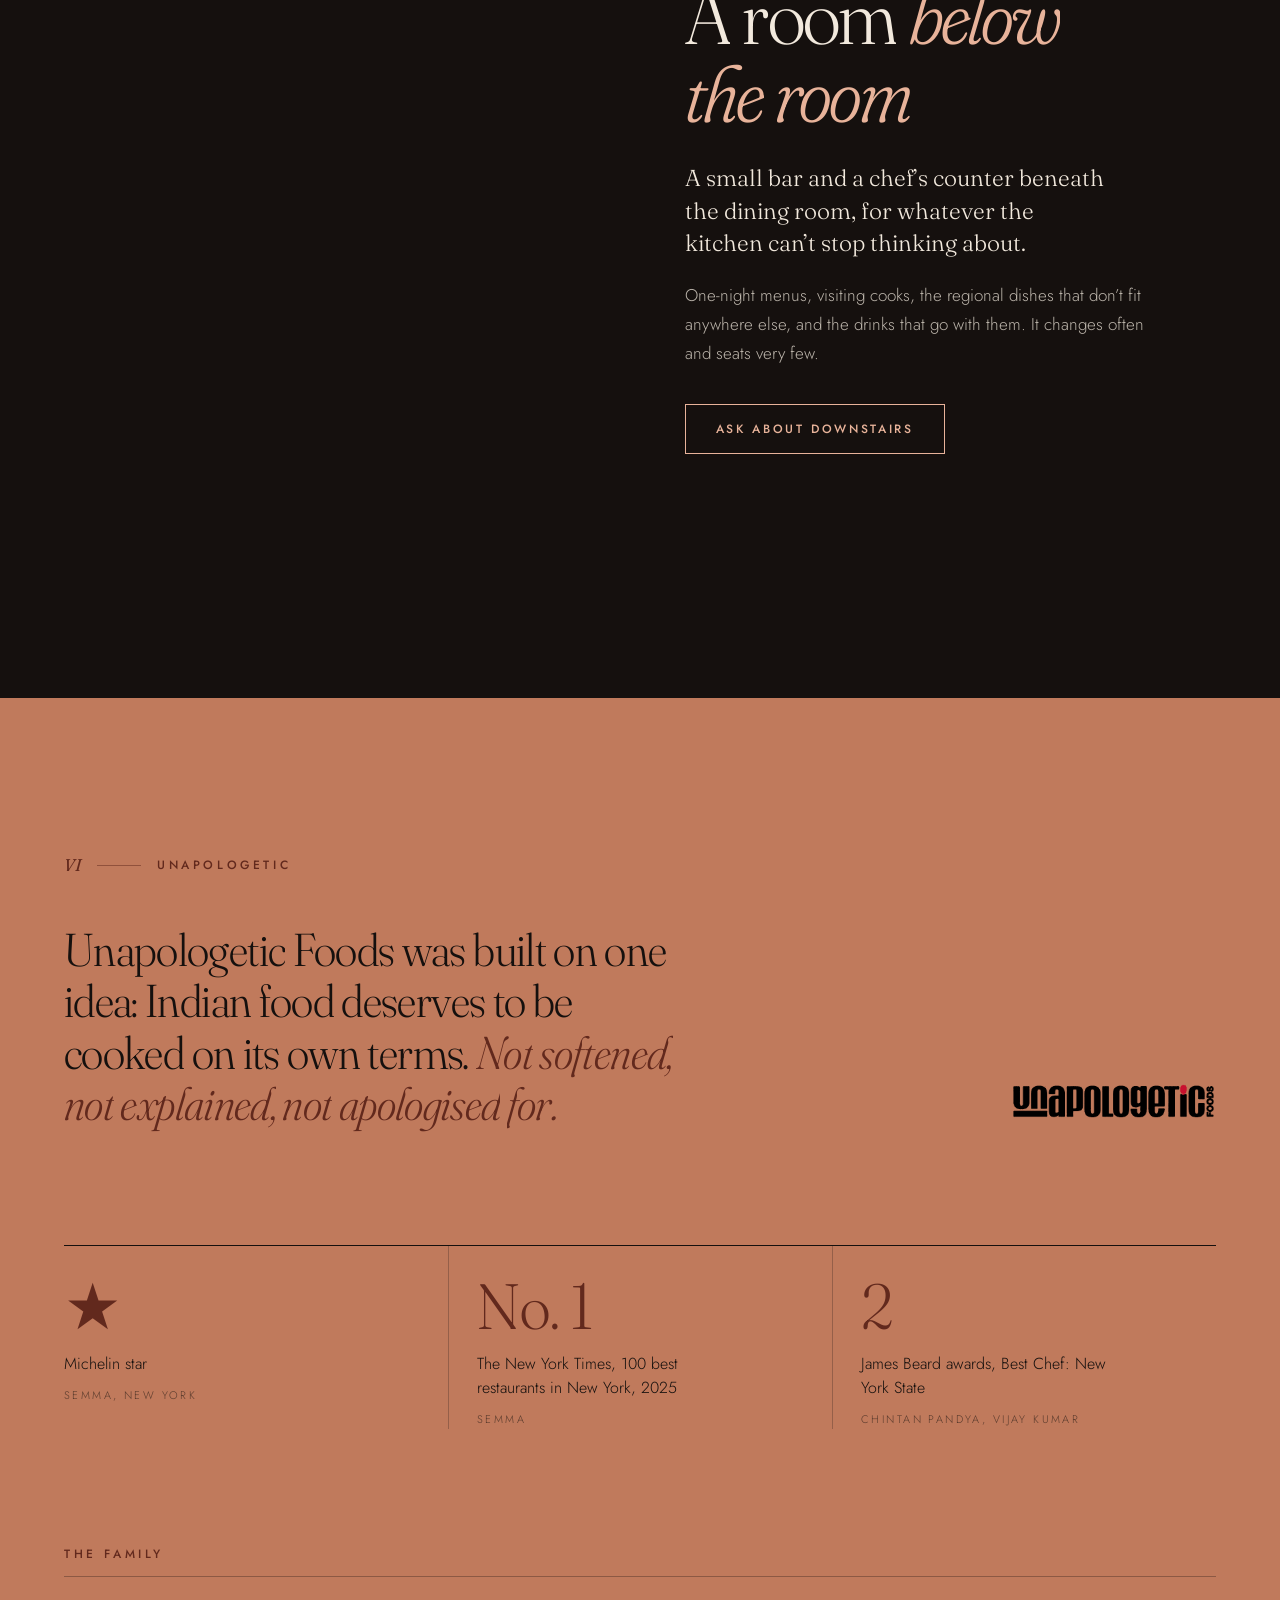
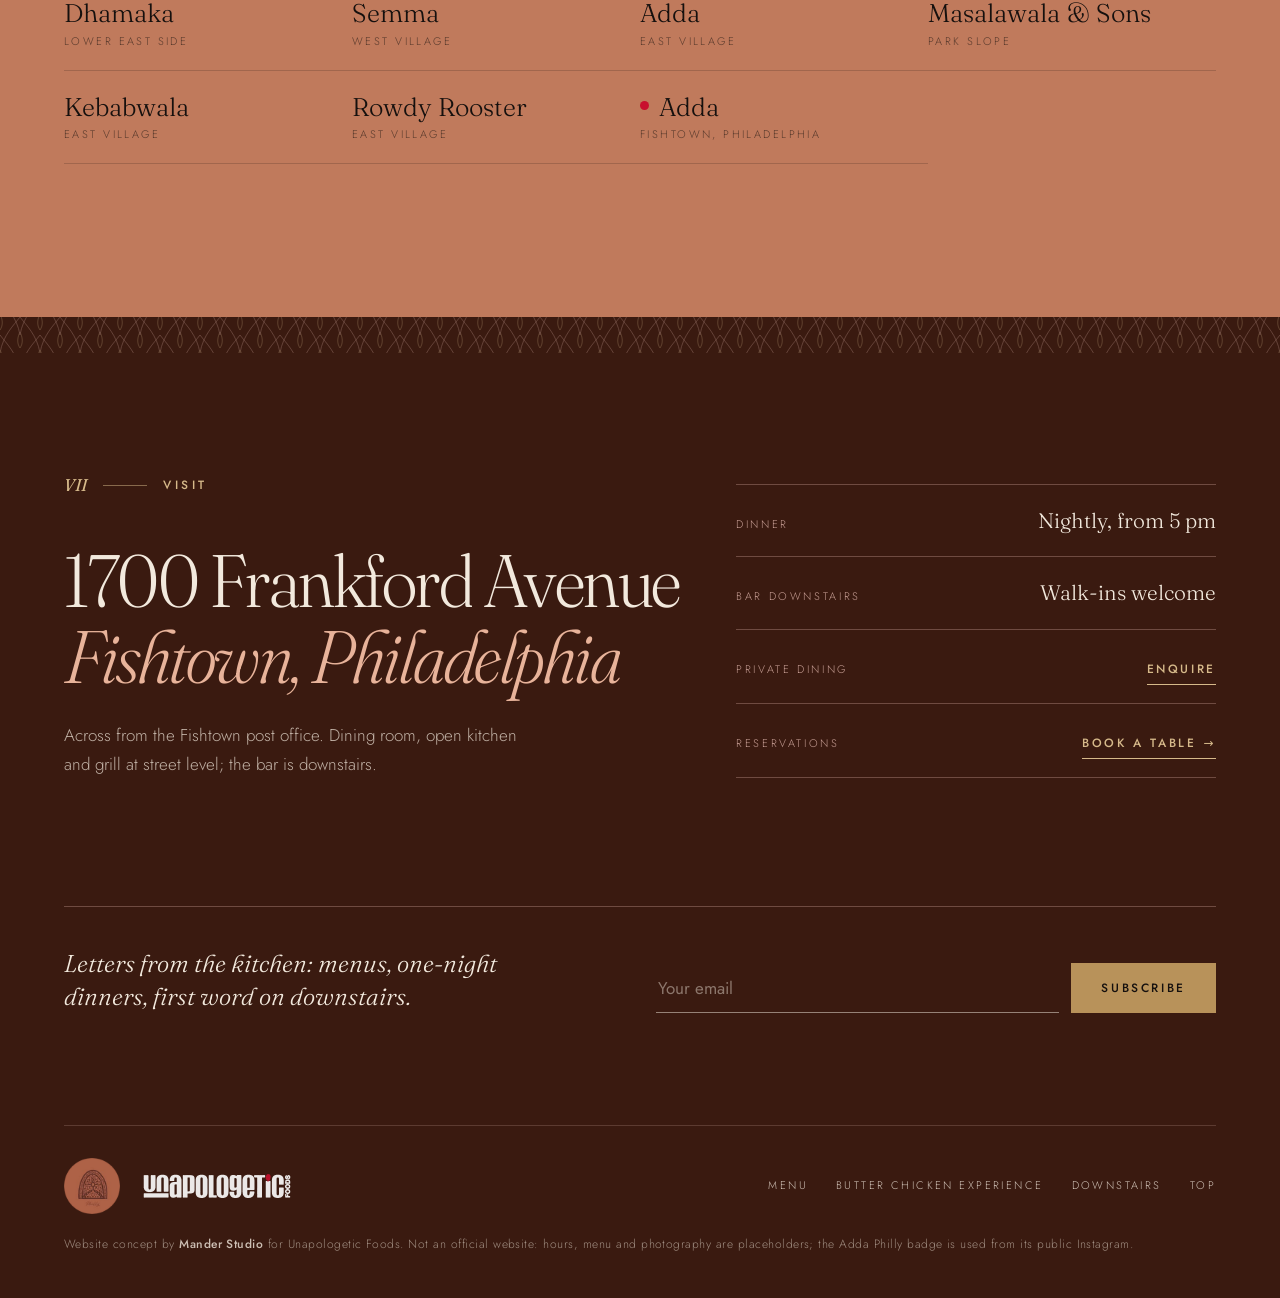
==== commit 531039a6: "Restore the demo site as the homepage; remove the pitch page Co-Authored-By: Claude Opus 5.5 <norepl" ====
--- a/index.html
+++ b/index.html
@@ -3,83 +3,460 @@
 <head>
   <meta charset="utf-8">
   <meta name="viewport" content="width=device-width, initial-scale=1, viewport-fit=cover">
-  <title>Adda, Philadelphia — Concept · Mander Studio</title>
+  <title>Adda — Fishtown, Philadelphia</title>
+  <meta name="description" content="Adda Philadelphia by Unapologetic Foods. Indian cooking without compromise, 1700 Frankford Avenue, Fishtown. Pitch concept.">
+  <meta name="theme-color" content="#15100e">
+  <!-- Concept preview: keep out of search results until launch -->
   <meta name="robots" content="noindex, nofollow">
-  <meta name="theme-color" content="#15100e">
   <link rel="icon" href="assets/brand/favicon.png" type="image/png">
-  <meta property="og:title" content="Adda, Philadelphia — a website & identity concept">
-  <meta property="og:description" content="Walkthrough film, live concept and proposal by Mander Studio for Unapologetic Foods.">
+  <link rel="apple-touch-icon" href="assets/brand/apple-touch-icon.png">
+  <meta property="og:type" content="website">
+  <meta property="og:title" content="Adda — Fishtown, Philadelphia · Website concept">
+  <meta property="og:description" content="A website concept for Adda Philadelphia by Unapologetic Foods. Designed by Mander Studio.">
   <meta property="og:image" content="https://hvndal.github.io/unapologeticfoods/assets/og.jpg">
+  <meta property="og:image:width" content="1200">
+  <meta property="og:image:height" content="630">
   <meta name="twitter:card" content="summary_large_image">
+  <script type="application/ld+json">
+  {
+    "@context": "https://schema.org",
+    "@type": "Restaurant",
+    "name": "Adda",
+    "description": "Indian cooking without compromise, from Unapologetic Foods.",
+    "servesCuisine": ["Indian", "North Indian"],
+    "address": { "@type": "PostalAddress", "streetAddress": "1700 Frankford Ave", "addressLocality": "Philadelphia", "addressRegion": "PA", "postalCode": "19125", "addressCountry": "US" },
+    "acceptsReservations": true,
+    "hasMenu": "#menu",
+    "parentOrganization": { "@type": "Organization", "name": "Unapologetic Foods" }
+  }
+  </script>
+  <link rel="preload" href="assets/fonts/fraunces-normal-latin.woff2" as="font" type="font/woff2" crossorigin>
+  <link rel="preload" href="assets/fonts/jost-normal-latin.woff2" as="font" type="font/woff2" crossorigin>
   <link rel="stylesheet" href="fonts.css">
-  <style>
-    :root { --ink: #15100e; --bone: #f2e9dd; --blush: #e6bcb2; --gold: #b8925a; --gold-soft: #d6b98a; --red: #c8102e; --oxblood: #5a1f1a; }
-    * { box-sizing: border-box; }
-    body { margin: 0; background: var(--ink); color: var(--bone); font: 300 17px/1.65 "Jost", system-ui, sans-serif; -webkit-font-smoothing: antialiased; }
-    main { max-width: 1180px; margin: 0 auto; padding: clamp(40px, 7vw, 96px) clamp(20px, 5vw, 56px) 64px; }
-    .top { display: flex; justify-content: space-between; align-items: center; gap: 20px; margin-bottom: clamp(40px, 6vw, 72px); }
-    .top img { height: 22px; width: auto; }
-    .top span { font-size: 12px; letter-spacing: .24em; text-transform: uppercase; color: rgba(242, 233, 221, .6); }
-    h1 { margin: 0; font-family: "Fraunces", Georgia, serif; font-weight: 300; font-variation-settings: "opsz" 144, "SOFT" 40; font-size: clamp(48px, 8vw, 104px); line-height: .98; letter-spacing: -.03em; }
-    h1 i { display: inline-block; width: .13em; height: .13em; border-radius: 50%; background: var(--red); margin-left: .05em; }
-    h1 em { color: var(--blush); }
-    .lede { margin: 22px 0 0; max-width: 40ch; font-family: "Fraunces", Georgia, serif; font-size: clamp(19px, 1.8vw, 24px); line-height: 1.45; color: rgba(242, 233, 221, .85); }
-    .film { margin: clamp(36px, 5vw, 56px) 0 0; position: relative; background: #000; box-shadow: 0 0 0 1px rgba(184, 146, 90, .4); }
-    .film video { display: block; width: 100%; height: auto; aspect-ratio: 16 / 9; background: #000; }
-    .actions { display: flex; flex-wrap: wrap; gap: 12px; margin-top: 28px; }
-    .btn { display: inline-flex; align-items: center; justify-content: center; min-height: 52px; padding: 0 28px; font: 500 12px/1 "Jost", sans-serif; letter-spacing: .22em; text-transform: uppercase; text-decoration: none; transition: background-color .3s ease, color .3s ease; }
-    .btn--gold { background: var(--gold); color: var(--ink); }
-    .btn--gold:hover { background: var(--bone); }
-    .btn--line { border: 1px solid rgba(242, 233, 221, .6); color: var(--bone); }
-    .btn--line:hover { background: var(--bone); color: var(--ink); }
-    .grid { display: grid; grid-template-columns: repeat(3, 1fr); gap: 32px; margin-top: clamp(56px, 8vw, 96px); padding-top: 32px; border-top: 1px solid rgba(230, 188, 178, .25); }
-    .grid b { display: block; font-family: "Fraunces", Georgia, serif; font-style: italic; font-weight: 400; color: var(--gold-soft); margin-bottom: 6px; }
-    .grid p { margin: 0; font-size: 16px; color: rgba(242, 233, 221, .78); }
-    .qr { display: flex; align-items: center; gap: 18px; margin-top: 48px; }
-    .qr img { width: 96px; height: 96px; background: #fff; padding: 6px; }
-    .qr p { margin: 0; font-size: 12px; letter-spacing: .18em; text-transform: uppercase; color: rgba(242, 233, 221, .7); }
-    footer { margin-top: 64px; padding-top: 24px; border-top: 1px solid rgba(230, 188, 178, .2); display: flex; justify-content: space-between; gap: 16px; flex-wrap: wrap; font-size: 12px; letter-spacing: .1em; color: rgba(242, 233, 221, .5); }
-    footer b { font-family: "Fraunces", Georgia, serif; font-weight: 400; font-size: 18px; letter-spacing: 0; color: var(--bone); }
-    @media (max-width: 760px) { .top > span:last-child { display: none; } .grid { grid-template-columns: 1fr; } .btn { flex: 1 1 100%; } .qr { display: none; } }
-  </style>
+  <link rel="preload" as="image" href="assets/video/fire-poster.jpg">
+  <link rel="stylesheet" href="style.css">
 </head>
 <body>
+
+  <!-- Shared line ornaments -->
+  <svg width="0" height="0" style="position:absolute" aria-hidden="true" focusable="false">
+    <defs>
+      <path id="arch" d="M0 300 L0 128 A28 28 0 0 1 15 84 A28 28 0 0 1 42 46 A26 26 0 0 1 72 18 A22 22 0 0 1 100 0 A22 22 0 0 1 128 18 A26 26 0 0 1 158 46 A28 28 0 0 1 185 84 A28 28 0 0 1 200 128 L200 300 Z"/>
+      <symbol id="lotus" viewBox="0 0 120 24">
+        <path d="M0 12 H44 M76 12 H120" stroke="currentColor" stroke-width="1" fill="none"/>
+        <path d="M60 3 C55 8 55 15 60 21 C65 15 65 8 60 3Z M60 21 C54 20 49 16 47 10 C53 11 57 15 60 21Z M60 21 C66 20 71 16 73 10 C67 11 63 15 60 21Z" stroke="currentColor" stroke-width="1" fill="none"/>
+      </symbol>
+    </defs>
+  </svg>
+
+  <div class="curtain" id="curtain" aria-hidden="true">
+    <img class="curtain__badge" src="assets/brand/adda-philly-badge.png" alt="" width="160" height="160">
+  </div>
+
+  <a class="skip" href="#house">Skip to content</a>
+
+  <!-- ============ NAV ============ -->
+  <header class="nav" id="nav">
+    <nav class="nav__left" aria-label="Primary">
+      <a href="#menu">Menu</a>
+      <a href="#signature">The Experience</a>
+      <a href="#downstairs">Downstairs</a>
+      <a href="#visit">Visit</a>
+    </nav>
+    <a class="nav__mark" href="#top" aria-label="Adda Philly, back to top"><img class="nav__badge" src="assets/brand/adda-philly-badge.png" alt="" width="38" height="38">Adda <em>Philly</em></a>
+    <div class="nav__right">
+      <span class="nav__place">Fishtown, Philadelphia</span>
+      <button class="btn btn--gold nav__cta" data-open="reserve">Reserve</button>
+      <button class="nav__burger" id="burger" aria-label="Open menu" aria-expanded="false" aria-controls="drawer"><span></span><span></span></button>
+    </div>
+  </header>
+
+  <div class="drawer" id="drawer" aria-hidden="true">
+    <div class="drawer__head">
+      <span class="nav__mark"><img class="nav__badge" src="assets/brand/adda-philly-badge.png" alt="" width="38" height="38">Adda <em>Philly</em></span>
+      <button class="drawer__close" id="drawer-close">Close</button>
+    </div>
+    <nav class="drawer__links" aria-label="Mobile">
+      <a href="#house"><small>I</small>The House</a>
+      <a href="#signature"><small>II</small>The Experience</a>
+      <a href="#menu"><small>III</small>Menu</a>
+      <a href="#hearth"><small>IV</small>The Hearth</a>
+      <a href="#downstairs"><small>V</small>Downstairs</a>
+      <a href="#visit"><small>VII</small>Visit</a>
+    </nav>
+    <div class="drawer__foot">
+      <button class="btn btn--gold btn--wide" data-open="reserve">Reserve a table</button>
+      <p>1700 Frankford Avenue · Fishtown</p>
+    </div>
+  </div>
+
   <main>
-    <div class="top">
-      <span style="display:flex;align-items:center;gap:14px"><img src="assets/brand/adda-philly-badge.png" alt="Adda Philly" width="44" height="44" style="height:44px"><img src="assets/brand/unapologetic-white.png" alt="Unapologetic Foods" width="118" height="22"></span>
-      <span>For Adda · by Mander Studio</span>
+
+    <!-- ============ HERO ============ -->
+    <section class="hero" id="top" aria-label="Adda Philadelphia">
+      <div class="hero__media" aria-hidden="true">
+        <video class="hero__video" id="hero-video" muted loop playsinline preload="metadata" poster="assets/video/fire-poster.jpg">
+          <source src="assets/video/fire.webm" type="video/webm">
+          <source src="assets/video/fire.mp4" type="video/mp4">
+        </video>
+      </div>
+      <div class="hero__veil" aria-hidden="true"></div>
+
+      <div class="hero__center">
+        <img class="hero__uf hero__badge" src="assets/brand/adda-philly-badge.png" alt="Adda Philly" width="140" height="140">
+        <h1 class="hero__title">
+          <span class="hero__word">Adda <em>Philly</em></span>
+          <span class="sr-only">Philadelphia</span>
+        </h1>
+        <p class="hero__place"><span></span>Philadelphia · Fishtown<span></span></p>
+        <p class="hero__line">Indian cooking, <em>without compromise.</em></p>
+        <img class="hero__by" src="assets/brand/unapologetic-white.png" alt="by Unapologetic Foods" width="96" height="18">
+      </div>
+
+      <div class="hero__foot">
+        <span>1700 Frankford Avenue</span>
+        <a class="hero__scroll" href="#house" aria-label="Scroll to content"><i></i></a>
+        <button class="linkbtn" data-open="reserve">Reserve a table <span aria-hidden="true">→</span></button>
+      </div>
+    </section>
+
+    <!-- ============ I. THE HOUSE ============ -->
+    <section class="house" id="house">
+      <div class="house__grid">
+        <p class="chapter" data-reveal><span>I</span>The House</p>
+        <div class="house__text">
+          <h2 class="statement" data-reveal="lines">
+            <em>Adda</em> is Bengali for the conversation that keeps you at the table long after the plates are cleared.
+          </h2>
+          <div class="house__cols" data-reveal>
+            <p>On Frankford Avenue, across from the Fishtown post office, Chef Chintan Pandya and Roni Mazumdar bring the cooking of India’s homes, highway dhabas and wedding kitchens to Philadelphia.</p>
+            <p>Region by region, spice by spice. An open kitchen and grill on the ground floor, a small bar below, and a dining room built for staying longer than you planned.</p>
+          </div>
+          <p class="house__sign" data-reveal>Chintan Pandya &amp; Roni Mazumdar <span lang="hi">अड्डा</span></p>
+        </div>
+        <figure class="house__fig" data-reveal="mask">
+          <div class="archframe">
+            <img data-img="house" data-sizes="(max-width: 900px) 90vw, 30vw" alt="Baby goat biryani, served from the pot" loading="lazy" decoding="async">
+          </div>
+          <figcaption>Baby goat biryani, opened at the table.</figcaption>
+        </figure>
+      </div>
+    </section>
+
+    <!-- ============ II. SIGNATURE ============ -->
+    <section class="sig" id="signature">
+      <figure class="sig__media" data-reveal="mask">
+        <img data-img="signature" alt="Butter chicken finished with house-churned butter" loading="lazy">
+      </figure>
+      <div class="sig__body">
+        <p class="chapter chapter--light" data-reveal><span>II</span>The Signature</p>
+        <h2 class="title" data-reveal="lines">The Butter Chicken <em>Experience</em></h2>
+        <p class="sig__lede" data-reveal>The dish everyone thinks they know, taken back to first principles and finished at your table.</p>
+        <ol class="rite" data-reveal>
+          <li><span>i</span><div><h3>Cold smoke</h3><p>The chicken takes smoke long before it meets heat.</p></div></li>
+          <li><span>ii</span><div><h3>Churned butters</h3><p>A flight of butters made in the kitchen that morning.</p></div></li>
+          <li><span>iii</span><div><h3>Your wood</h3><p>You choose the wood chips; the smoke is yours.</p></div></li>
+          <li><span>iv</span><div><h3>Tableside</h3><p>Sauced, buttered and finished in front of you.</p></div></li>
+        </ol>
+        <div class="sig__cta" data-reveal>
+          <button class="btn btn--gold" data-open="reserve" data-experience="1">Preorder with your table</button>
+          <span>By preorder only</span>
+        </div>
+      </div>
+    </section>
+
+    <!-- ============ III. MENU ============ -->
+    <section class="menu" id="menu">
+      <header class="menu__head">
+        <p class="chapter" data-reveal><span>III</span>The Menu</p>
+        <h2 class="title" data-reveal="lines">A menu of <em>places</em></h2>
+        <p class="menu__intro" data-reveal>Every plate comes from somewhere specific: a Mumbai street, a Hyderabad wedding, a Rajput hunting camp. We cook it the way it is cooked there.</p>
+      </header>
+
+      <div class="plates" id="plates"></div>
+
+      <svg class="ornament" aria-hidden="true"><use href="#lotus"/></svg>
+
+      <div class="carte">
+        <div class="tabs" role="tablist" aria-label="Menu sections">
+          <button class="tab is-active" role="tab" aria-selected="true" data-filter="all">All</button>
+          <button class="tab" role="tab" aria-selected="false" data-filter="chhote">Chhote</button>
+          <button class="tab" role="tab" aria-selected="false" data-filter="tandoor">Tandoor</button>
+          <button class="tab" role="tab" aria-selected="false" data-filter="handi">Handi &amp; Dum</button>
+          <button class="tab" role="tab" aria-selected="false" data-filter="meetha">Meetha</button>
+        </div>
+        <div class="carte__cols" id="carte"></div>
+        <p class="carte__fine">Illustrative menu for this presentation, drawn from Adda’s best-known dishes. Menus change with the season.</p>
+      </div>
+      <div class="peek" id="peek" aria-hidden="true"><img alt=""></div>
+    </section>
+
+    <!-- ============ IV. HEARTH ============ -->
+    <section class="hearth" id="hearth">
+      <div class="hearth__pattern" aria-hidden="true"></div>
+      <header class="hearth__head">
+        <p class="chapter chapter--light" data-reveal><span>IV</span>The Hearth</p>
+        <h2 class="title" data-reveal="lines">Three fires, <em>one kitchen</em></h2>
+      </header>
+      <div class="fires">
+        <article class="fire" data-reveal>
+          <svg viewBox="0 0 120 120" aria-hidden="true">
+            <ellipse cx="60" cy="34" rx="22" ry="6"/>
+            <path d="M38 34 C30 60 31 90 44 104 H76 C89 90 90 60 82 34"/>
+            <path d="M34 108 H86"/><path d="M42 72 C52 76 68 76 78 72" opacity=".5"/>
+            <path d="M52 30 L48 6 M60 30 V4 M68 30 L72 6"/>
+            <path d="M56 26 C52 21 57 18 55 12 M64 26 C68 21 63 18 65 13" class="flame"/>
+          </svg>
+          <p class="fire__hi" lang="hi">तंदूर</p>
+          <h3>Tandoor</h3>
+          <p>The clay oven of the north. Marinated meat and fish on iron skewers, bread slapped against the wall, charred at heat a kitchen range can’t reach.</p>
+        </article>
+        <article class="fire" data-reveal>
+          <svg viewBox="0 0 120 120" aria-hidden="true">
+            <ellipse cx="60" cy="66" rx="44" ry="12"/>
+            <ellipse cx="60" cy="63" rx="36" ry="8"/>
+            <path d="M16 66 H6 M104 66 H114"/>
+            <circle cx="60" cy="60" r="14" stroke-dasharray="2 3"/>
+            <path d="M40 92 C44 86 38 82 42 76 M60 96 C64 90 58 86 62 80 M80 92 C84 86 78 82 82 76" class="flame"/>
+          </svg>
+          <p class="fire__hi" lang="hi">तवा</p>
+          <h3>Tawa</h3>
+          <p>A flat iron over open flame. Liver seared in seconds, breads blistered by hand: the fast, loud cooking of Old Delhi’s lanes.</p>
+        </article>
+        <article class="fire" data-reveal>
+          <svg viewBox="0 0 120 120" aria-hidden="true">
+            <path d="M28 62 C26 92 42 106 60 106 C78 106 94 92 92 62"/>
+            <ellipse cx="60" cy="62" rx="32" ry="7"/>
+            <path d="M30 58 C34 38 86 38 90 58"/>
+            <path d="M28 64 q4 -4 8 0 t8 0 t8 0 t8 0 t8 0 t8 0 t8 0 t8 0" opacity=".7"/>
+            <circle cx="60" cy="40" r="4"/>
+            <path d="M52 30 C48 24 56 20 52 12 M68 30 C72 24 64 20 68 12" class="flame"/>
+          </svg>
+          <p class="fire__hi" lang="hi">दम</p>
+          <h3>Dum</h3>
+          <p>A heavy pot sealed with dough and left on low coals. Rice and goat steam in each other’s juices until the seal is broken at your table.</p>
+        </article>
+      </div>
+    </section>
+
+    <!-- ============ V. DOWNSTAIRS ============ -->
+    <section class="down" id="downstairs">
+      <div class="down__art" data-reveal="mask" aria-hidden="true">
+        <svg class="down__arches" viewBox="-24 -24 248 348" preserveAspectRatio="xMidYMax meet">
+          <use href="#arch" class="a1" transform="translate(-18 -18) scale(1.18 1.12)"/>
+          <use href="#arch" class="a2" transform="translate(-9 -9) scale(1.09 1.06)"/>
+        </svg>
+        <div class="down__window">
+          <svg class="down__lamp" viewBox="0 0 100 200" aria-hidden="true">
+            <path d="M50 0 V62"/>
+            <path d="M42 62 H58 L62 70 H38Z"/>
+            <path d="M38 70 C22 84 20 112 34 128 H66 C80 112 78 84 62 70"/>
+            <path d="M34 128 C38 140 44 146 50 150 C56 146 62 140 66 128"/>
+            <path d="M28 96 H72 M31 112 H69" opacity=".6"/>
+            <path d="M42 76 C36 90 36 110 42 126 M58 76 C64 90 64 110 58 126 M50 72 V128" opacity=".6"/>
+            <path d="M50 150 V166 M46 170 L50 166 L54 170 M50 170 V180" />
+            <path d="M40 150 V160 M60 150 V160 M36 144 V152 M64 144 V152" opacity=".7"/>
+            <ellipse class="glow" cx="50" cy="104" rx="10" ry="16"/>
+          </svg>
+        </div>
+      </div>
+      <div class="down__body">
+        <p class="chapter chapter--light" data-reveal><span>V</span>Downstairs</p>
+        <h2 class="title" data-reveal="lines">A room <em>below the room</em></h2>
+        <p class="down__lede" data-reveal>A small bar and a chef’s counter beneath the dining room, for whatever the kitchen can’t stop thinking about.</p>
+        <p data-reveal>One-night menus, visiting cooks, the regional dishes that don’t fit anywhere else, and the drinks that go with them. It changes often and seats very few.</p>
+        <button class="btn btn--line" data-open="reserve" data-down="1" data-reveal>Ask about downstairs</button>
+      </div>
+    </section>
+
+    <!-- ============ VI. UNAPOLOGETIC ============ -->
+    <section class="uf" id="unapologetic">
+      <div class="uf__top">
+        <p class="chapter" data-reveal><span>VI</span>Unapologetic</p>
+        <p class="uf__statement" data-reveal="lines">Unapologetic Foods was built on one idea: Indian food deserves to be cooked on its own terms. <em>Not softened, not explained, not apologised for.</em></p>
+        <img class="uf__logo" src="assets/brand/unapologetic-black.png" alt="Unapologetic Foods" width="240" height="45" loading="lazy" data-reveal>
+      </div>
+      <ul class="honours" data-reveal>
+        <li><b>★</b><span>Michelin star</span><small>Semma, New York</small></li>
+        <li><b>No. 1</b><span>The New York Times, 100 best restaurants in New York, 2025</span><small>Semma</small></li>
+        <li><b>2</b><span>James Beard awards, Best Chef: New York State</span><small>Chintan Pandya, Vijay Kumar</small></li>
+      </ul>
+      <div class="family" data-reveal>
+        <p class="family__label">The family</p>
+        <ul>
+          <li>Dhamaka <span>Lower East Side</span></li>
+          <li>Semma <span>West Village</span></li>
+          <li>Adda <span>East Village</span></li>
+          <li>Masalawala &amp; Sons <span>Park Slope</span></li>
+          <li>Kebabwala <span>East Village</span></li>
+          <li>Rowdy Rooster <span>East Village</span></li>
+          <li class="is-new">Adda <span>Fishtown, Philadelphia</span></li>
+        </ul>
+      </div>
+    </section>
+
+    <!-- ============ VII. VISIT ============ -->
+    <section class="visit" id="visit">
+      <div class="visit__pattern" aria-hidden="true"></div>
+      <div class="visit__grid">
+        <div class="visit__addr">
+          <p class="chapter chapter--light" data-reveal><span>VII</span>Visit</p>
+          <address data-reveal="lines">1700 Frankford Avenue<br><em>Fishtown, Philadelphia</em></address>
+          <p class="visit__note" data-reveal>Across from the Fishtown post office. Dining room, open kitchen and grill at street level; the bar is downstairs.</p>
+        </div>
+        <dl class="visit__info" data-reveal>
+          <div><dt>Dinner</dt><dd>Nightly, from 5 pm</dd></div>
+          <div><dt>Bar downstairs</dt><dd>Walk-ins welcome</dd></div>
+          <div><dt>Private dining</dt><dd><button class="linkbtn" data-open="reserve">Enquire</button></dd></div>
+          <div><dt>Reservations</dt><dd><button class="linkbtn" data-open="reserve">Book a table →</button></dd></div>
+        </dl>
+      </div>
+      <form class="letters" id="letters" data-reveal>
+        <label for="letters-email">Letters from the kitchen: menus, one-night dinners, first word on downstairs.</label>
+        <div class="letters__row">
+          <input id="letters-email" type="email" placeholder="Your email" required autocomplete="email">
+          <button class="btn btn--gold" type="submit">Subscribe</button>
+        </div>
+        <p class="letters__done" aria-live="polite"></p>
+      </form>
+      <footer class="foot">
+        <div class="foot__marks"><img class="badge" src="assets/brand/adda-philly-badge.png" alt="Adda Philly" width="56" height="56" loading="lazy"><img src="assets/brand/unapologetic-white.png" alt="Unapologetic Foods" width="180" height="34" loading="lazy"></div>
+        <nav aria-label="Footer">
+          <a href="#menu">Menu</a><a href="#signature">Butter Chicken Experience</a><a href="#downstairs">Downstairs</a><a href="#top">Top</a>
+        </nav>
+        <p>Website concept by <b>Mander Studio</b> for Unapologetic Foods. Not an official website: hours, menu and photography are placeholders; the Adda Philly badge is used from its public Instagram.</p>
+      </footer>
+    </section>
+  </main>
+
+  <!-- Mobile sticky reserve -->
+  <div class="dock" id="dock">
+    <span>Adda · Fishtown</span>
+    <button class="btn btn--gold" data-open="reserve">Reserve</button>
+  </div>
+
+  <!-- ============ DISH MODAL ============ -->
+  <div class="modal modal--dish" id="dish-modal" aria-hidden="true">
+    <div class="modal__scrim" data-close></div>
+    <article class="dish" role="dialog" aria-modal="true" aria-labelledby="dish-name">
+      <button class="modal__x" data-close aria-label="Close">×</button>
+      <figure class="dish__media">
+        <img id="dish-img" alt="">
+        <div class="dish__plain" id="dish-plain" aria-hidden="true"><svg><use href="#lotus"/></svg><span id="dish-plain-hi" lang="hi"></span></div>
+      </figure>
+      <div class="dish__body">
+        <p class="dish__meta"><span id="dish-num"></span><span id="dish-section"></span></p>
+        <h2 id="dish-name"></h2>
+        <p class="dish__hi" id="dish-hi" lang="hi"></p>
+        <p class="dish__region" id="dish-region"></p>
+        <p class="dish__line" id="dish-line"></p>
+        <p class="dish__note" id="dish-note"></p>
+        <div class="dish__actions">
+          <button class="btn btn--gold" data-open="reserve">Reserve a table</button>
+          <div class="dish__nav">
+            <button class="iconbtn" id="dish-prev" aria-label="Previous dish">←</button>
+            <button class="iconbtn" id="dish-next" aria-label="Next dish">→</button>
+          </div>
+        </div>
+      </div>
+    </article>
+  </div>
+
+  <!-- ============ RESERVATION PANEL ============ -->
+  <div class="modal modal--reserve" id="reserve-modal" aria-hidden="true">
+    <div class="modal__scrim" data-close></div>
+    <form class="reserve" id="reserve-form" role="dialog" aria-modal="true" aria-labelledby="reserve-title" novalidate>
+      <button type="button" class="modal__x" data-close aria-label="Close">×</button>
+      <div class="reserve__panel">
+        <p class="reserve__kicker">Adda · 1700 Frankford Avenue</p>
+        <h2 id="reserve-title">Reserve a <em>table</em></h2>
+
+        <fieldset class="field">
+          <legend>Guests</legend>
+          <div class="chips" id="res-party"></div>
+        </fieldset>
+
+        <fieldset class="field">
+          <legend>Date <span id="res-month"></span></legend>
+          <div class="dates" id="res-dates"></div>
+        </fieldset>
+
+        <fieldset class="field">
+          <legend>Time</legend>
+          <div class="chips chips--time" id="res-times"></div>
+        </fieldset>
+
+        <fieldset class="field field--opts">
+          <legend class="sr-only">Options</legend>
+          <label class="toggle"><input type="checkbox" id="res-bc"><span class="toggle__ui"></span><span><b>Butter Chicken Experience</b><small>Preorder for the table, finished tableside</small></span></label>
+          <label class="toggle"><input type="checkbox" id="res-down"><span class="toggle__ui"></span><span><b>Downstairs</b><small>Tell me about the chef’s counter</small></span></label>
+          <label class="occasion">Occasion
+            <select id="res-occasion"><option value="">None</option><option>Birthday</option><option>Anniversary</option><option>Business</option><option>First visit</option></select>
+          </label>
+        </fieldset>
+
+        <div class="reserve__submit">
+          <p class="reserve__summary" id="res-summary" aria-live="polite"></p>
+          <button type="submit" class="btn btn--gold btn--wide">Request reservation</button>
+          <p class="reserve__fine">Presentation demo. Nothing is booked or sent.</p>
+        </div>
+      </div>
+
+      <div class="reserve__done" aria-live="polite">
+        <svg class="ornament" aria-hidden="true"><use href="#lotus"/></svg>
+        <p class="reserve__kicker">Request received</p>
+        <h3>We’ll hold that <em>for you.</em></h3>
+        <p id="res-confirm"></p>
+        <div class="reserve__done-actions">
+          <button type="button" class="btn btn--gold" id="res-ics">Add to calendar</button>
+          <button type="button" class="btn btn--line" data-close>Back to the site</button>
+        </div>
+      </div>
+    </form>
+  </div>
+
+  <!-- ============ PRESENTER (pitch controls) ============ -->
+  <div class="pitch is-collapsed" id="pitch">
+    <button class="pitch__toggle" id="pitch-toggle" aria-expanded="false" aria-controls="pitch-list"><i></i>Presenter <kbd>P</kbd></button>
+    <button class="pitch__toggle pitch__mobile" id="pitch-mobile">View mobile</button>
+    <div class="pitch__list" id="pitch-list">
+      <button data-screen="hero">01 Hero · fire</button>
+      <button data-screen="nav">02 Scrolled nav</button>
+      <button data-screen="house">03 The House</button>
+      <button data-screen="signature">04 Butter Chicken</button>
+      <button data-screen="menu">05 Menu</button>
+      <button data-screen="dish">06 Dish detail</button>
+      <button data-screen="hearth">07 The Hearth</button>
+      <button data-screen="downstairs">08 Downstairs</button>
+      <button data-screen="unapologetic">09 Unapologetic</button>
+      <button data-screen="visit">10 Visit</button>
+      <button data-screen="reserve">11 Reservation</button>
+      <button data-screen="mobile">12 Mobile demo</button>
     </div>
-    <h1>Adda<i></i> Philadelphia, <em>imagined.</em></h1>
-    <p class="lede">A website and identity concept for Adda in Fishtown. Watch the short film, then open the live site on your laptop or phone.</p>
-
-    <figure class="film">
-      <video controls playsinline preload="metadata" poster="pitch/adda-walkthrough-poster.jpg">
-        <source src="pitch/adda-walkthrough.mp4" type="video/mp4">
-      </video>
-    </figure>
-
-    <div class="actions">
-      <a class="btn btn--gold" href="site.html">Open the live concept</a>
-      <a class="btn btn--line" href="pitch/adda-reel.mp4">Watch the 20-second reel</a>
-      <a class="btn btn--line" href="pitch/Adda-Philadelphia-Proposal-Mander-Studio.pdf" download>Download the proposal (PDF)</a>
-      <a class="btn btn--line" href="mailto:sales@mander.com?subject=Adda%20Philly%20%E2%80%94%20book%20a%2020-minute%20walkthrough">Book a 20-minute call</a>
+  </div>
+
+  <div class="phone" id="phone" aria-hidden="true">
+    <div class="phone__scrim" data-phone-close></div>
+    <div class="phone__stage">
+      <div class="phone__frame">
+        <span class="phone__notch" aria-hidden="true"></span>
+        <iframe id="phone-frame" title="Mobile preview of the Adda site"></iframe>
+      </div>
+      <div class="phone__side">
+        <p class="reserve__kicker">Mobile demo · 390 × 844</p>
+        <h3>The same house, <em>in your hand.</em></h3>
+        <div class="phone__jumps">
+          <button data-phone-go="">Home</button>
+          <button data-phone-go="#menu">Menu</button>
+          <button data-phone-go="dish">Dish</button>
+          <button data-phone-go="reserve">Reserve</button>
+          <button data-phone-go="#visit">Visit</button>
+        </div>
+        <button class="btn btn--line" data-phone-close>Back to desktop</button>
+      </div>
     </div>
-
-    <div class="grid">
-      <div><b>The website</b><p>Fire-lit hero, the Butter Chicken Experience sold as a ritual, a menu of places, and booking in three taps. Built mobile-first.</p></div>
-      <div><b>A brand of its own</b><p>Three identity routes for Adda Philadelphia, from Punjabi phulkari to truck-art sign-painting, endorsed by Unapologetic Foods.</p></div>
-      <div><b>Launch &amp; growth</b><p>Your reservation platform, an editable menu, local SEO and accessibility, so the site keeps filling tables.</p></div>
-    </div>
-
-    <div class="qr">
-      <img src="pitch/img/qr.svg" alt="QR code to open the live concept on a phone">
-      <p>Scan to open the<br>concept on your phone</p>
-    </div>
-
-    <footer>
-      <b>Mander Studio</b><span>Herman Hundal · <a href="mailto:sales@mander.com" style="color:inherit">sales@mander.com</a></span>
-      <span>Concept for discussion. Photography and menu are placeholders. Unapologetic Foods trademarks belong to their owners.</span>
-    </footer>
-  </main>
+  </div>
+
+  <script src="app.js"></script>
 </body>
 </html>
--- a/style.css
+++ b/style.css
@@ -0,0 +1,847 @@
+/* ==========================================================
+   ADDA · PHILADELPHIA — pitch concept for Unapologetic Foods
+   Pink City at dusk, lit by fire.
+   ========================================================== */
+
+:root {
+  --ink: #15100e;
+  --ink-2: #211714;
+  --oxblood: #62291d;
+  --oxblood-deep: #3a1a10;
+  --bone: #f2e9dd;
+  --bone-2: #ebe0d0;
+  --blush: #e8b39a;
+  --terracotta: #c07a5c;
+  --blush-deep: #9b5942;
+  --green: #22362d;
+  --sage: #8ea08c;
+  --gold: #b8925a;
+  --gold-soft: #d6b98a;
+  --red: #c8102e;
+
+  --f-display: "Fraunces", "Iowan Old Style", Georgia, serif;
+  --f-sans: "Jost", "Futura", "Avenir Next", system-ui, sans-serif;
+  --f-deva: "Tiro Devanagari Hindi", serif;
+
+  --gutter: clamp(20px, 5vw, 88px);
+  --ease: cubic-bezier(.2, .7, .1, 1);
+  --section: clamp(96px, 12vw, 190px);
+
+  /* Pink City peacock petals (fine line) */
+  --petals: url("data:image/svg+xml,%3Csvg xmlns='http://www.w3.org/2000/svg' width='40' height='36' viewBox='0 0 40 36'%3E%3Cdefs%3E%3Cg id='p' fill='none' stroke-width='.7'%3E%3Cpath d='M0 36 C3 18 14 8 20 0 C26 8 37 18 40 36' stroke='%23e6bcb2'/%3E%3Cpath d='M20 31 C16.5 26 17.5 20 20 15 C22.5 20 23.5 26 20 31Z' stroke='%23d6b98a'/%3E%3C/g%3E%3C/defs%3E%3Cuse href='%23p'/%3E%3Cuse href='%23p' x='-20' y='-18'/%3E%3Cuse href='%23p' x='20' y='-18'/%3E%3Cuse href='%23p' x='-20' y='18'/%3E%3Cuse href='%23p' x='20' y='18'/%3E%3C/svg%3E");
+  --petals-sage: url("data:image/svg+xml,%3Csvg xmlns='http://www.w3.org/2000/svg' width='40' height='36' viewBox='0 0 40 36'%3E%3Cdefs%3E%3Cg id='p' fill='none' stroke-width='.7'%3E%3Cpath d='M0 36 C3 18 14 8 20 0 C26 8 37 18 40 36' stroke='%238ea08c'/%3E%3Cpath d='M20 31 C16.5 26 17.5 20 20 15 C22.5 20 23.5 26 20 31Z' stroke='%23d6b98a'/%3E%3C/g%3E%3C/defs%3E%3Cuse href='%23p'/%3E%3Cuse href='%23p' x='-20' y='-18'/%3E%3Cuse href='%23p' x='20' y='-18'/%3E%3Cuse href='%23p' x='-20' y='18'/%3E%3Cuse href='%23p' x='20' y='18'/%3E%3C/svg%3E");
+  /* jaali lattice */
+  --jaali: url("data:image/svg+xml,%3Csvg xmlns='http://www.w3.org/2000/svg' width='26' height='26'%3E%3Cpath d='M13 1 L25 13 L13 25 L1 13Z' fill='none' stroke='%23b8925a' stroke-width='.6'/%3E%3Ccircle cx='13' cy='13' r='1.3' fill='%23b8925a'/%3E%3C/svg%3E");
+  /* cusped arch, as a mask and as a hairline */
+  --arch-mask: url("data:image/svg+xml,%3Csvg xmlns='http://www.w3.org/2000/svg' viewBox='0 0 200 300' preserveAspectRatio='none'%3E%3Cpath d='M0 300 L0 128 A28 28 0 0 1 15 84 A28 28 0 0 1 42 46 A26 26 0 0 1 72 18 A22 22 0 0 1 100 0 A22 22 0 0 1 128 18 A26 26 0 0 1 158 46 A28 28 0 0 1 185 84 A28 28 0 0 1 200 128 L200 300 Z'/%3E%3C/svg%3E");
+  --arch-line: url("data:image/svg+xml,%3Csvg xmlns='http://www.w3.org/2000/svg' viewBox='0 0 200 300' preserveAspectRatio='none'%3E%3Cpath vector-effect='non-scaling-stroke' fill='none' stroke='%23b8925a' stroke-width='1' d='M0.5 300 L0.5 128 A28 28 0 0 1 15 84 A28 28 0 0 1 42 46 A26 26 0 0 1 72 18 A22 22 0 0 1 100 0.5 A22 22 0 0 1 128 18 A26 26 0 0 1 158 46 A28 28 0 0 1 185 84 A28 28 0 0 1 199.5 128 L199.5 300'/%3E%3C/svg%3E");
+}
+
+/* ---------- base ---------- */
+*, *::before, *::after { box-sizing: border-box; }
+html { -webkit-text-size-adjust: 100%; scroll-behavior: smooth; }
+body {
+  margin: 0;
+  background: var(--ink);
+  color: var(--bone);
+  font-family: var(--f-sans);
+  font-weight: 300;
+  font-size: 17px;
+  line-height: 1.7;
+  overflow-x: hidden;
+  -webkit-font-smoothing: antialiased;
+  text-rendering: optimizeLegibility;
+}
+img, svg, video { display: block; max-width: 100%; }
+/* paper grain, after the Kalamkari references */
+body::after { content: ""; position: fixed; inset: 0; z-index: 500; pointer-events: none; opacity: .09; mix-blend-mode: overlay;
+  background: url("data:image/svg+xml,%3Csvg xmlns='http://www.w3.org/2000/svg' width='180' height='180'%3E%3Cfilter id='n'%3E%3CfeTurbulence type='fractalNoise' baseFrequency='.9' numOctaves='2' stitchTiles='stitch'/%3E%3C/filter%3E%3Crect width='100%25' height='100%25' filter='url(%23n)'/%3E%3C/svg%3E"); }
+.nav__badge { width: 38px; height: 38px; margin-right: 12px; align-self: center; }
+.hero__uf.hero__badge { width: clamp(150px, 15vw, 230px); height: auto; margin: 0 auto clamp(18px, 3vh, 30px); filter: drop-shadow(0 10px 30px rgba(0,0,0,.45)); }
+.hero__by { height: 18px; width: auto; margin: 28px auto 0; opacity: .8; }
+.foot__marks { display: flex; align-items: center; gap: 22px; }
+.foot__marks .badge { width: 56px; height: 56px; }
+a { color: inherit; }
+button { font: inherit; color: inherit; cursor: pointer; background: none; border: 0; padding: 0; }
+h1, h2, h3 { margin: 0; font-weight: 300; }
+p { margin: 0 0 1em; }
+em { font-style: italic; }
+figure { margin: 0; }
+.sr-only { position: absolute !important; width: 1px; height: 1px; overflow: hidden; clip: rect(0 0 0 0); white-space: nowrap; }
+.skip { position: absolute; left: -9999px; top: 12px; z-index: 300; background: var(--bone); color: var(--ink); padding: 10px 16px; font-size: 14px; }
+.skip:focus { position: fixed; left: 12px; }
+:focus-visible { outline: 1px solid var(--gold-soft); outline-offset: 4px; }
+::selection { background: var(--blush); color: var(--ink); }
+
+.display { font-family: var(--f-display); }
+
+/* ---------- shared type ---------- */
+.chapter {
+  display: flex; align-items: center; gap: 16px;
+  margin: 0 0 clamp(28px, 3.4vw, 48px);
+  font-family: var(--f-sans); font-size: 12px; font-weight: 500;
+  letter-spacing: .3em; text-transform: uppercase;
+  color: var(--oxblood);
+}
+.chapter span {
+  font-family: var(--f-display); font-style: italic; font-weight: 400;
+  font-size: 17px; letter-spacing: 0; text-transform: none;
+  display: inline-flex; align-items: center; gap: 16px;
+}
+.chapter span::after { content: ""; width: 44px; height: 1px; background: currentColor; opacity: .5; }
+.chapter--light { color: var(--gold-soft); }
+
+.title {
+  font-family: var(--f-display);
+  font-weight: 300;
+  font-variation-settings: "opsz" 144, "SOFT" 40;
+  font-size: clamp(46px, 6.2vw, 104px);
+  line-height: .98;
+  letter-spacing: -.022em;
+  text-wrap: balance;
+}
+.title em, .statement em { font-weight: 300; font-variation-settings: "opsz" 144, "SOFT" 80; }
+.statement {
+  font-family: var(--f-display);
+  font-weight: 300;
+  font-variation-settings: "opsz" 96, "SOFT" 30;
+  font-size: clamp(30px, 3.5vw, 58px);
+  line-height: 1.14;
+  letter-spacing: -.012em;
+  text-wrap: pretty;
+}
+
+/* ---------- buttons ---------- */
+.btn {
+  display: inline-flex; align-items: center; justify-content: center; gap: 12px;
+  min-height: 50px; padding: 0 30px;
+  font-family: var(--f-sans); font-size: 12px; font-weight: 500;
+  letter-spacing: .22em; text-transform: uppercase; white-space: nowrap;
+  text-decoration: none;
+  transition: background-color .35s ease, color .35s ease, border-color .35s ease;
+}
+.btn--gold { background: var(--gold); color: var(--ink); }
+.btn--gold:hover { background: var(--bone); }
+.btn--line { border: 1px solid currentColor; }
+.btn--line:hover { background: var(--bone); color: var(--ink); border-color: var(--bone); }
+.btn--wide { width: 100%; }
+.linkbtn {
+  font-family: var(--f-sans); font-size: 12px; font-weight: 500;
+  letter-spacing: .22em; text-transform: uppercase;
+  background: linear-gradient(currentColor, currentColor) no-repeat 0 100% / 100% 1px;
+  padding: 4px 0; min-height: 32px;
+  transition: background-size .4s var(--ease);
+}
+.linkbtn:hover { background-size: 30% 1px; }
+.iconbtn {
+  width: 48px; height: 48px; border: 1px solid rgba(21, 16, 14, .25);
+  font-size: 18px; display: inline-grid; place-items: center;
+  transition: background-color .3s ease, color .3s ease;
+}
+.iconbtn:hover { background: var(--ink); color: var(--bone); }
+
+.ornament { width: 120px; height: 24px; margin: 0 auto; color: var(--gold); }
+
+/* ==========================================================
+   CURTAIN
+   ========================================================== */
+.curtain {
+  position: fixed; inset: 0; z-index: 400;
+  background: var(--ink);
+  display: grid; place-items: center;
+  transition: transform 1.1s cubic-bezier(.7, 0, .2, 1), visibility 0s 1.1s;
+}
+.curtain.is-done { transform: translateY(-100%); visibility: hidden; }
+.curtain__mark {
+  font-family: var(--f-display); font-weight: 300; font-size: 64px;
+  font-variation-settings: "opsz" 144, "SOFT" 40; color: var(--bone);
+  display: inline-flex; align-items: baseline;
+  animation: curtainIn 1s var(--ease) both;
+}
+.curtain__mark i, .nav__mark i, .hero__word i {
+  display: inline-block; width: .13em; height: .13em; border-radius: 50%;
+  background: var(--red); margin-left: .06em;
+}
+.curtain__mark i { animation: pulse 1.2s ease-in-out infinite; }
+@keyframes curtainIn { from { opacity: 0; transform: translateY(12px); } }
+@keyframes pulse { 50% { transform: scale(.6); opacity: .6; } }
+.no-curtain .curtain { display: none; }
+
+/* ==========================================================
+   NAV
+   ========================================================== */
+.nav {
+  position: fixed; inset: 0 0 auto; z-index: 60;
+  display: grid; grid-template-columns: 1fr auto 1fr; align-items: center;
+  padding: 26px var(--gutter);
+  color: var(--bone);
+  transition: background-color .5s ease, padding .5s var(--ease);
+}
+.nav.is-scrolled { background: rgba(21, 16, 14, .96); padding-top: 14px; padding-bottom: 14px; box-shadow: 0 1px 0 rgba(184, 146, 90, .25); }
+.nav__left { display: flex; gap: 34px; }
+.nav__left a, .nav__place {
+  font-size: 12px; font-weight: 400; letter-spacing: .24em; text-transform: uppercase;
+  text-decoration: none;
+}
+.nav__left a {
+  background: linear-gradient(var(--gold), var(--gold)) no-repeat 0 100% / 0 1px;
+  padding: 6px 0; transition: background-size .4s var(--ease);
+}
+.nav__left a:hover { background-size: 100% 1px; }
+.nav__mark {
+  font-family: var(--f-display); font-weight: 400; font-size: 34px; line-height: 1;
+  font-variation-settings: "opsz" 144, "SOFT" 40;
+  letter-spacing: -.01em; text-decoration: none;
+  display: inline-flex; align-items: baseline;
+}
+.nav__right { display: flex; align-items: center; justify-content: flex-end; gap: 28px; }
+.nav__place { color: rgba(242, 233, 221, .7); }
+.nav__cta { min-height: 44px; padding: 0 24px; }
+.nav__burger { display: none; width: 44px; height: 44px; padding: 12px 8px; }
+.nav__burger span { display: block; height: 1px; background: currentColor; margin: 6px 0; }
+
+.drawer {
+  position: fixed; inset: 0; z-index: 80;
+  display: flex; flex-direction: column;
+  background: var(--ink); color: var(--bone);
+  padding: 18px var(--gutter) calc(28px + env(safe-area-inset-bottom));
+  visibility: hidden; opacity: 0;
+  transition: opacity .45s ease, visibility 0s .45s;
+}
+.drawer::before { content: ""; position: absolute; inset: 0; background: var(--petals) 0 0 / 40px 36px; opacity: .07; pointer-events: none; }
+.drawer.is-open { visibility: visible; opacity: 1; transition: opacity .45s ease; }
+.drawer__head { position: relative; display: flex; justify-content: space-between; align-items: center; min-height: 48px; }
+.drawer__close { font-size: 12px; letter-spacing: .24em; text-transform: uppercase; min-height: 44px; }
+.drawer__links { position: relative; margin: auto 0; display: flex; flex-direction: column; }
+.drawer__links a {
+  font-family: var(--f-display); font-weight: 300; font-size: clamp(38px, 10vw, 60px); line-height: 1.12;
+  font-variation-settings: "opsz" 144, "SOFT" 40;
+  text-decoration: none; display: flex; align-items: baseline; gap: 16px;
+  padding: 6px 0; border-bottom: 1px solid rgba(184, 146, 90, .22);
+}
+.drawer__links small { font-family: var(--f-display); font-style: italic; font-size: 16px; color: var(--gold); width: 36px; }
+.drawer__foot { position: relative; }
+.drawer__foot p { margin: 14px 0 0; text-align: center; font-size: 12px; letter-spacing: .2em; text-transform: uppercase; color: rgba(242, 233, 221, .6); }
+
+/* ==========================================================
+   HERO — the fire
+   ========================================================== */
+.hero {
+  position: relative;
+  min-height: 100svh; min-height: max(100svh, 620px);
+  display: grid; place-items: center;
+  overflow: hidden;
+  background: var(--ink) url("assets/video/fire-poster.jpg") center / cover no-repeat;
+  isolation: isolate;
+}
+.hero__media { position: absolute; inset: 0; z-index: -2; background: var(--ink); }
+.hero__video {
+  width: 100%; height: 100%; object-fit: cover;
+  opacity: .5;
+  filter: saturate(.8) contrast(1.1) brightness(.82);
+  transform: scale(1.06);
+  transition: opacity 1.6s ease;
+}
+.hero__veil {
+  position: absolute; inset: 0; z-index: -1;
+  background:
+    radial-gradient(ellipse 70% 60% at 50% 52%, rgba(21, 16, 14, .38), rgba(21, 16, 14, .82) 78%),
+    linear-gradient(180deg, rgba(21, 16, 14, .7), rgba(21, 16, 14, 0) 26%, rgba(21, 16, 14, 0) 64%, var(--ink));
+}
+.hero__center { text-align: center; padding: 120px var(--gutter) 140px; }
+.hero__uf { height: clamp(24px, 2.3vw, 32px); width: auto; margin: 0 auto clamp(22px, 3.5vh, 40px); opacity: .95; }
+.hero__word {
+  display: inline-flex; align-items: baseline;
+  font-family: var(--f-display); font-weight: 300;
+  font-variation-settings: "opsz" 144, "SOFT" 50;
+  font-size: clamp(116px, 19vw, 300px);
+  line-height: .84; letter-spacing: -.035em;
+  color: var(--bone);
+}
+.hero__place {
+  display: flex; align-items: center; justify-content: center; gap: 22px;
+  margin: clamp(22px, 3vh, 36px) 0 16px;
+  font-size: 12px; font-weight: 400; letter-spacing: .42em; text-transform: uppercase;
+  color: var(--gold-soft);
+}
+.hero__place span { width: 48px; height: 1px; background: currentColor; opacity: .6; }
+.hero__line {
+  margin: 0;
+  font-family: var(--f-display); font-weight: 300; font-size: clamp(20px, 1.9vw, 28px);
+  color: rgba(242, 233, 221, .86);
+}
+.hero__line em { color: var(--blush); }
+.hero__foot {
+  position: absolute; left: var(--gutter); right: var(--gutter); bottom: 32px;
+  display: grid; grid-template-columns: 1fr auto 1fr; align-items: end;
+  font-size: 12px; letter-spacing: .24em; text-transform: uppercase; color: rgba(242, 233, 221, .72);
+}
+.hero__foot .linkbtn { justify-self: end; color: var(--bone); }
+.hero__scroll { display: block; width: 1px; height: 64px; background: rgba(242, 233, 221, .25); position: relative; overflow: hidden; }
+.hero__scroll i { position: absolute; left: 0; top: 0; width: 1px; height: 24px; background: var(--gold-soft); animation: drip 2.4s var(--ease) infinite; }
+@keyframes drip { from { transform: translateY(-24px); } to { transform: translateY(64px); } }
+
+/* hero entrance */
+.js .hero__uf, .js .hero__word, .js .hero__place, .js .hero__line, .js .hero__foot { opacity: 0; transform: translateY(18px); transition: opacity 1.4s ease, transform 1.6s var(--ease); }
+.js .is-ready .hero__uf { transition-delay: .1s; }
+.js .is-ready .hero__word { transition-delay: .25s; }
+.js .is-ready .hero__place { transition-delay: .5s; }
+.js .is-ready .hero__line { transition-delay: .65s; }
+.js .is-ready .hero__foot { transition-delay: .9s; }
+.js .is-ready .hero__uf, .js .is-ready .hero__word, .js .is-ready .hero__place, .js .is-ready .hero__line, .js .is-ready .hero__foot { opacity: 1; transform: none; }
+
+/* ==========================================================
+   I. THE HOUSE
+   ========================================================== */
+.house { background: var(--bone); color: var(--ink); padding: var(--section) var(--gutter); }
+.house__grid {
+  display: grid; grid-template-columns: repeat(12, minmax(0, 1fr)); column-gap: 24px;
+  max-width: 1480px; margin: 0 auto; align-items: start;
+}
+.house .chapter { grid-column: 1 / 8; }
+.house__text { grid-column: 1 / 8; grid-row: 2; }
+.house .statement em { color: var(--oxblood); }
+.house__cols {
+  display: grid; grid-template-columns: 1fr 1fr; gap: 36px;
+  margin-top: clamp(40px, 5vw, 72px); max-width: 760px;
+  color: rgba(21, 16, 14, .78);
+}
+.house__sign {
+  margin-top: 28px;
+  font-family: var(--f-display); font-style: italic; font-size: 22px; color: var(--oxblood);
+}
+.house__sign span { font-family: var(--f-deva); font-style: normal; font-size: 18px; color: var(--blush-deep); margin-left: 12px; }
+.house__fig { grid-column: 9 / 13; grid-row: 1 / 3; margin-top: -24px; }
+
+.archframe { position: relative; padding: 14px; background: var(--arch-line) center / 100% 100% no-repeat; }
+.archframe img, .archframe .fill {
+  width: 100%; aspect-ratio: 3 / 4.3; object-fit: cover;
+  -webkit-mask: var(--arch-mask) center / 100% 100% no-repeat; mask: var(--arch-mask) center / 100% 100% no-repeat;
+  background: var(--oxblood) var(--petals) 0 0 / 40px 36px;
+}
+figcaption {
+  margin-top: 18px;
+  font-size: 12px; font-weight: 400; letter-spacing: .2em; text-transform: uppercase;
+  color: rgba(21, 16, 14, .6);
+}
+
+/* photo grade: one warm, low-saturation look across mixed sources */
+.graded, [data-img], .dish__media img, .peek img { filter: saturate(.8) contrast(1.1) sepia(.12) brightness(.9); }
+
+/* ==========================================================
+   II. SIGNATURE
+   ========================================================== */
+.sig {
+  display: grid; grid-template-columns: minmax(0, 1fr) minmax(0, 1fr);
+  background: var(--oxblood); color: var(--blush);
+  min-height: 100svh;
+}
+.sig__media { position: relative; overflow: hidden; min-height: 60vh; }
+.sig__media img { position: absolute; inset: 0; width: 100%; height: 100%; object-fit: cover; }
+.sig__body {
+  position: relative; isolation: isolate;
+  padding: var(--section) var(--gutter);
+  display: flex; flex-direction: column; justify-content: center;
+}
+.sig__body::before {
+  content: ""; position: absolute; inset: 0; z-index: -1;
+  background: var(--petals) 0 0 / 40px 36px; opacity: .09;
+  -webkit-mask: linear-gradient(90deg, #000, transparent 70%); mask: linear-gradient(90deg, #000, transparent 70%);
+}
+.sig .title { color: var(--bone); max-width: 11ch; }
+.sig .title em { color: var(--blush); }
+.sig__lede { margin: 28px 0 40px; max-width: 34ch; font-family: var(--f-display); font-size: clamp(20px, 1.6vw, 24px); line-height: 1.45; color: rgba(242, 233, 221, .85); }
+.rite { list-style: none; margin: 0 0 44px; padding: 0; border-top: 1px solid rgba(230, 188, 178, .28); max-width: 560px; }
+.rite li { display: grid; grid-template-columns: 56px 1fr; padding: 20px 0; border-bottom: 1px solid rgba(230, 188, 178, .28); }
+.rite li > span { font-family: var(--f-display); font-style: italic; font-size: 22px; line-height: 1.2; color: var(--gold-soft); }
+.rite h3 { font-family: var(--f-sans); font-size: 12px; font-weight: 500; letter-spacing: .24em; text-transform: uppercase; color: var(--bone); margin-bottom: 4px; }
+.rite p { margin: 0; font-size: 16px; color: rgba(230, 188, 178, .9); }
+.sig__cta { display: flex; align-items: center; flex-wrap: wrap; gap: 18px 26px; }
+.sig__cta span { font-size: 11px; letter-spacing: .24em; text-transform: uppercase; color: rgba(230, 188, 178, .7); }
+
+/* ==========================================================
+   III. MENU
+   ========================================================== */
+.menu { position: relative; background: var(--bone); color: var(--ink); padding: var(--section) var(--gutter); }
+.menu__head {
+  display: grid; grid-template-columns: minmax(0, 1.3fr) minmax(0, 1fr); column-gap: 48px; align-items: end;
+  max-width: 1480px; margin: 0 auto clamp(64px, 8vw, 120px);
+}
+.menu__head .chapter { grid-column: 1 / -1; }
+.menu__head .title em { color: var(--oxblood); }
+.menu__intro { margin: 0; max-width: 44ch; color: rgba(21, 16, 14, .75); }
+
+.plates {
+  display: grid; grid-template-columns: repeat(12, minmax(0, 1fr)); column-gap: 24px; row-gap: clamp(56px, 7vw, 110px);
+  max-width: 1480px; margin: 0 auto;
+}
+.plate { text-align: left; display: block; width: 100%; }
+.plate__img { position: relative; overflow: hidden; background: var(--ink); }
+.plate__img::after, .sig__media::after { content: ""; position: absolute; inset: 0; pointer-events: none; box-shadow: inset 0 0 120px 30px rgba(21, 16, 14, .38); }
+.plate__img img { width: 100%; height: 100%; object-fit: cover; transition: transform 1.4s var(--ease); }
+.plate:hover .plate__img img { transform: scale(1.045); }
+.plate__cap { display: grid; grid-template-columns: auto 1fr; column-gap: 18px; margin-top: 20px; align-items: baseline; }
+.plate__num { font-family: var(--f-display); font-style: italic; font-size: 16px; color: var(--oxblood); }
+.plate__name {
+  font-family: var(--f-display); font-weight: 300; font-size: clamp(26px, 2.3vw, 36px); line-height: 1.1;
+  font-variation-settings: "opsz" 96, "SOFT" 30;
+  background: linear-gradient(currentColor, currentColor) no-repeat 0 100% / 0 1px; transition: background-size .5s var(--ease);
+  justify-self: start;
+}
+.plate:hover .plate__name { background-size: 100% 1px; }
+.plate__meta { grid-column: 2; margin-top: 8px; font-size: 12px; letter-spacing: .2em; text-transform: uppercase; color: rgba(21, 16, 14, .6); }
+.plate__line { grid-column: 2; margin: 6px 0 0; font-size: 16px; color: rgba(21, 16, 14, .78); max-width: 42ch; }
+.plate:nth-child(1) { grid-column: 1 / 8; }
+.plate:nth-child(1) .plate__img { aspect-ratio: 5 / 4; }
+.plate:nth-child(2) { grid-column: 9 / 13; margin-top: clamp(60px, 12vw, 200px); }
+.plate:nth-child(2) .plate__img { aspect-ratio: 3 / 4; }
+.plate:nth-child(3) { grid-column: 2 / 6; }
+.plate:nth-child(3) .plate__img { aspect-ratio: 1 / 1; }
+.plate:nth-child(4) { grid-column: 7 / 13; margin-top: clamp(40px, 8vw, 140px); }
+.plate:nth-child(4) .plate__img { aspect-ratio: 4 / 3; }
+.plates--3 .plate:nth-child(3) { grid-column: 3 / 11; }
+.plates--3 .plate:nth-child(3) .plate__img { aspect-ratio: 16 / 9; }
+@media (max-width: 900px) { .plates--3 .plate:nth-child(3) { grid-column: 1 / -1; } }
+.plate:nth-child(n+5) { grid-column: span 4; }
+.plate:nth-child(n+5) .plate__img { aspect-ratio: 4 / 5; }
+
+.menu .ornament { margin: clamp(90px, 10vw, 150px) auto clamp(56px, 6vw, 80px); }
+
+.carte { max-width: 1180px; margin: 0 auto; }
+.tabs { display: flex; flex-wrap: wrap; justify-content: center; gap: 6px 30px; margin-bottom: clamp(48px, 6vw, 80px); }
+.tab {
+  min-height: 44px; padding: 0 2px;
+  font-size: 12px; font-weight: 400; letter-spacing: .26em; text-transform: uppercase; color: rgba(21, 16, 14, .55);
+  background: linear-gradient(var(--oxblood), var(--oxblood)) no-repeat 50% 80% / 0 1px;
+  transition: color .3s ease, background-size .4s var(--ease);
+}
+.tab:hover { color: var(--ink); }
+.tab.is-active { color: var(--oxblood); background-size: 100% 1px; }
+.carte__cols { display: grid; grid-template-columns: 1fr 1fr; column-gap: clamp(48px, 7vw, 110px); row-gap: 64px; }
+.course.is-hidden { display: none; }
+.carte__cols.is-single { grid-template-columns: minmax(0, 720px); justify-content: center; }
+.course__head { display: flex; align-items: baseline; justify-content: space-between; border-bottom: 1px solid var(--ink); padding-bottom: 14px; margin-bottom: 6px; }
+.course__head h3 { font-family: var(--f-display); font-style: italic; font-weight: 300; font-size: 34px; line-height: 1; }
+.course__head span { font-family: var(--f-deva); font-size: 17px; color: var(--blush-deep); }
+.item {
+  display: grid; grid-template-columns: 1fr auto; column-gap: 16px; align-items: baseline;
+  width: 100%; text-align: left; padding: 20px 0 18px;
+  border-bottom: 1px solid rgba(21, 16, 14, .14);
+  transition: padding-left .45s var(--ease);
+}
+.item:hover { padding-left: 10px; }
+.item__name { font-family: var(--f-display); font-weight: 400; font-size: 24px; line-height: 1.2; font-variation-settings: "opsz" 48, "SOFT" 30; }
+.item__name small { font-family: var(--f-deva); font-size: 15px; font-weight: 400; color: var(--blush-deep); margin-left: 10px; }
+.item__region { font-size: 11px; letter-spacing: .22em; text-transform: uppercase; color: rgba(21, 16, 14, .55); white-space: nowrap; }
+.item__line { grid-column: 1 / -1; margin: 6px 0 0; font-size: 16px; color: rgba(21, 16, 14, .75); }
+.item__tag { grid-column: 1 / -1; justify-self: start; margin-top: 10px; font-size: 10px; letter-spacing: .24em; text-transform: uppercase; color: var(--oxblood); border: 1px solid currentColor; padding: 3px 8px; }
+.carte__fine { margin: 56px 0 0; text-align: center; font-family: var(--f-display); font-style: italic; font-size: 15px; color: rgba(21, 16, 14, .6); }
+
+.peek {
+  position: fixed; left: 0; top: 0; z-index: 40; pointer-events: none;
+  width: 240px; aspect-ratio: 3 / 4;
+  opacity: 0; transform: translate(-50%, -50%) scale(.92);
+  transition: opacity .35s ease, transform .5s var(--ease);
+}
+.peek img { width: 100%; height: 100%; object-fit: cover; -webkit-mask: var(--arch-mask) center / 100% 100%; mask: var(--arch-mask) center / 100% 100%; }
+.peek.is-on { opacity: 1; transform: translate(-50%, -50%) scale(1); }
+@media (hover: none), (pointer: coarse) { .peek { display: none; } }
+
+/* ==========================================================
+   IV. HEARTH
+   ========================================================== */
+.hearth { position: relative; isolation: isolate; background: var(--green); color: var(--bone); padding: var(--section) var(--gutter); overflow: hidden; }
+.hearth__pattern { position: absolute; inset: 0; z-index: -1; background: var(--petals-sage) 0 0 / 40px 36px; opacity: .1; -webkit-mask: radial-gradient(ellipse at 50% 0, #000, transparent 70%); mask: radial-gradient(ellipse at 50% 0, #000, transparent 70%); }
+.hearth__head { text-align: center; max-width: 900px; margin: 0 auto clamp(64px, 8vw, 110px); }
+.hearth__head .chapter { justify-content: center; }
+.hearth .title em { color: var(--gold-soft); }
+.fires { display: grid; grid-template-columns: repeat(3, minmax(0, 1fr)); max-width: 1320px; margin: 0 auto; }
+.fire { padding: 8px clamp(24px, 3.4vw, 56px) 0; border-left: 1px solid rgba(142, 160, 140, .35); text-align: center; }
+.fire:first-child { border-left: 0; }
+.fire svg { width: 140px; height: 140px; margin: 0 auto 26px; fill: none; stroke: var(--gold-soft); stroke-width: 1.1; stroke-linecap: round; stroke-linejoin: round; }
+.fire .flame { animation: flicker 2.8s ease-in-out infinite; transform-origin: 50% 100%; transform-box: fill-box; }
+@keyframes flicker { 50% { transform: scaleY(.82) translateY(2px); opacity: .6; } }
+.fire__hi { margin: 0 0 4px; font-family: var(--f-deva); font-size: 18px; color: var(--sage); }
+.fire h3 { font-family: var(--f-display); font-weight: 300; font-size: 40px; line-height: 1.1; margin-bottom: 16px; font-variation-settings: "opsz" 144, "SOFT" 40; }
+.fire p:last-child { font-size: 16px; color: rgba(242, 233, 221, .78); max-width: 32ch; margin: 0 auto; }
+
+/* ==========================================================
+   V. DOWNSTAIRS
+   ========================================================== */
+.down {
+  display: grid; grid-template-columns: minmax(0, 1fr) minmax(0, 1fr); gap: clamp(48px, 7vw, 120px); align-items: center;
+  background: var(--ink); color: var(--bone); padding: var(--section) var(--gutter);
+}
+.down__art { position: relative; width: min(100%, 520px); aspect-ratio: 248 / 348; justify-self: center; }
+.down__arches { position: absolute; inset: 0; width: 100%; height: 100%; overflow: visible; }
+.down__arches use { fill: none; vector-effect: non-scaling-stroke; }
+.down__arches .a1 { stroke: var(--blush); stroke-opacity: .35; stroke-width: 1; }
+.down__arches .a2 { stroke: var(--gold); stroke-width: 1; }
+.down__window {
+  position: absolute; left: 9.68%; top: 6.9%; width: 80.65%; height: 86.2%;
+  -webkit-mask: var(--arch-mask) center / 100% 100%; mask: var(--arch-mask) center / 100% 100%;
+  background:
+    radial-gradient(circle at 50% 50%, rgba(244, 196, 120, .42), rgba(244, 196, 120, 0) 46%),
+    var(--jaali) 0 0 / 26px 26px,
+    var(--oxblood);
+}
+.down__lamp { position: absolute; left: 50%; top: 0; width: 34%; transform: translateX(-50%); height: auto; fill: none; stroke: var(--gold-soft); stroke-width: 1; stroke-linecap: round; stroke-linejoin: round; animation: sway 7s ease-in-out infinite; transform-origin: 50% 0; }
+.down__lamp .glow { fill: rgba(255, 214, 150, .55); stroke: none; filter: blur(2px); animation: glow 3.2s ease-in-out infinite; }
+@keyframes sway { 50% { transform: translateX(-50%) rotate(1.4deg); } }
+@keyframes glow { 50% { opacity: .65; } }
+.down__window img { width: 100%; height: 100%; object-fit: cover; }
+.down__window img:not([src]) { display: none; }
+.down .title em { color: var(--blush); }
+.down__lede { margin: 30px 0 22px; font-family: var(--f-display); font-size: clamp(22px, 1.8vw, 28px); line-height: 1.4; max-width: 30ch; }
+.down__body > p:not(.chapter):not(.down__lede) { color: rgba(242, 233, 221, .75); max-width: 46ch; margin-bottom: 36px; }
+.down .btn--line { color: var(--blush); }
+
+/* ==========================================================
+   VI. UNAPOLOGETIC
+   ========================================================== */
+.uf { background: var(--terracotta); color: var(--ink); padding: var(--section) var(--gutter); }
+.uf > * { max-width: 1480px; margin-left: auto; margin-right: auto; }
+.uf .chapter { color: var(--oxblood); }
+.uf__top { display: grid; grid-template-columns: minmax(0, 1fr) auto; column-gap: 48px; align-items: end; }
+.uf__top .chapter { grid-column: 1 / -1; }
+.uf__logo { width: clamp(160px, 16vw, 240px); height: auto; margin-bottom: 10px; }
+.uf__statement {
+  font-family: var(--f-display); font-weight: 300; font-size: clamp(30px, 3.6vw, 60px); line-height: 1.12; letter-spacing: -.014em;
+  font-variation-settings: "opsz" 96, "SOFT" 30; max-width: 24ch; margin: 0; text-wrap: pretty;
+}
+.uf__statement em { color: var(--oxblood); }
+.honours {
+  list-style: none; padding: 0; margin-top: clamp(72px, 9vw, 130px); margin-bottom: 0;
+  display: grid; grid-template-columns: repeat(3, minmax(0, 1fr)); border-top: 1px solid var(--ink);
+}
+.honours li { padding: 28px 28px 0 0; display: flex; flex-direction: column; }
+.honours li + li { padding-left: 28px; border-left: 1px solid rgba(21, 16, 14, .25); }
+.honours b { font-family: var(--f-display); font-weight: 300; font-size: clamp(54px, 5vw, 80px); line-height: 1; color: var(--oxblood); font-variation-settings: "opsz" 144, "SOFT" 40; }
+.honours span { margin-top: 14px; font-size: 16px; line-height: 1.5; max-width: 30ch; }
+.honours small { margin-top: 10px; font-size: 11px; letter-spacing: .22em; text-transform: uppercase; color: rgba(21, 16, 14, .6); }
+.family { margin-top: clamp(72px, 9vw, 130px); }
+.family__label { font-size: 12px; font-weight: 500; letter-spacing: .3em; text-transform: uppercase; color: var(--oxblood); }
+.family ul { list-style: none; margin: 0; padding: 0; display: grid; grid-template-columns: repeat(4, minmax(0, 1fr)); border-top: 1px solid rgba(21, 16, 14, .3); }
+.family li {
+  padding: 22px 16px 22px 0; border-bottom: 1px solid rgba(21, 16, 14, .18);
+  font-family: var(--f-display); font-weight: 300; font-size: clamp(24px, 2vw, 32px); line-height: 1.15;
+}
+.family li span { display: block; margin-top: 6px; font-family: var(--f-sans); font-size: 11px; letter-spacing: .22em; text-transform: uppercase; color: rgba(21, 16, 14, .6); }
+.family li.is-new::before { content: ""; display: inline-block; width: 9px; height: 9px; border-radius: 50%; background: var(--red); margin-right: 10px; vertical-align: .2em; }
+
+/* ==========================================================
+   VII. VISIT
+   ========================================================== */
+.visit { position: relative; isolation: isolate; background: var(--oxblood-deep); color: var(--bone); padding: var(--section) var(--gutter) 0; overflow: hidden; }
+.visit__pattern { position: absolute; left: 0; right: 0; top: 0; height: 36px; background: var(--petals) 0 0 / 40px 36px; opacity: .35; }
+.visit > * { max-width: 1480px; margin-left: auto; margin-right: auto; }
+.visit__grid { display: grid; grid-template-columns: minmax(0, 1.3fr) minmax(0, 1fr); gap: 48px; align-items: end; }
+.visit address {
+  font-style: normal; font-family: var(--f-display); font-weight: 300;
+  font-size: clamp(44px, 5.8vw, 96px); line-height: 1.02; letter-spacing: -.02em;
+  font-variation-settings: "opsz" 144, "SOFT" 40;
+}
+.visit address em { color: var(--blush); }
+.visit__note { margin: 26px 0 0; max-width: 46ch; color: rgba(242, 233, 221, .72); }
+.visit__info { margin: 0; border-top: 1px solid rgba(230, 188, 178, .3); }
+.visit__info div { display: flex; justify-content: space-between; align-items: baseline; gap: 16px; padding: 18px 0; border-bottom: 1px solid rgba(230, 188, 178, .3); }
+.visit__info dt { font-size: 11px; letter-spacing: .24em; text-transform: uppercase; color: rgba(230, 188, 178, .8); }
+.visit__info dd { margin: 0; font-family: var(--f-display); font-size: 21px; text-align: right; }
+.visit__info .linkbtn { font-family: var(--f-sans); color: var(--gold-soft); }
+.letters { margin-top: clamp(80px, 10vw, 140px); padding-top: 40px; border-top: 1px solid rgba(230, 188, 178, .3); display: grid; grid-template-columns: minmax(0, 1fr) minmax(0, 1fr); gap: 32px; align-items: end; }
+.letters label { font-family: var(--f-display); font-style: italic; font-size: clamp(22px, 1.9vw, 28px); line-height: 1.35; max-width: 30ch; }
+.letters__row { display: flex; gap: 12px; }
+.letters input {
+  flex: 1; min-width: 0; min-height: 50px; background: transparent; color: var(--bone);
+  border: 0; border-bottom: 1px solid rgba(242, 233, 221, .5); border-radius: 0;
+  font: 400 17px var(--f-sans); padding: 0 2px;
+}
+.letters input::placeholder { color: rgba(242, 233, 221, .45); }
+.letters input:focus { outline: 0; border-color: var(--gold-soft); }
+.letters__done { grid-column: 2; margin: 0; min-height: 1.7em; font-size: 14px; color: var(--gold-soft); }
+.foot {
+  display: grid; grid-template-columns: auto 1fr; gap: 20px 40px; align-items: center;
+  margin-top: 56px; padding: 32px 0 44px; border-top: 1px solid rgba(230, 188, 178, .2);
+  font-size: 12px; letter-spacing: .12em; color: rgba(242, 233, 221, .55);
+}
+.foot img { width: 150px; height: auto; opacity: .9; }
+.foot nav { display: flex; flex-wrap: wrap; justify-content: flex-end; gap: 10px 28px; }
+.foot nav a { text-decoration: none; text-transform: uppercase; letter-spacing: .22em; font-size: 11px; color: rgba(242, 233, 221, .8); }
+.foot nav a:hover { color: var(--gold-soft); }
+.foot p { grid-column: 1 / -1; margin: 0; letter-spacing: .04em; font-size: 12px; }
+
+/* mobile dock */
+.dock { display: none; }
+
+/* ==========================================================
+   MODALS
+   ========================================================== */
+.modal {
+  position: fixed; inset: 0; z-index: 100;
+  display: grid; place-items: center;
+  visibility: hidden; opacity: 0;
+  transition: opacity .45s ease, visibility 0s .45s;
+}
+.modal.is-open { visibility: visible; opacity: 1; transition: opacity .45s ease; }
+.modal__scrim { position: absolute; inset: 0; background: rgba(21, 16, 14, .78); }
+.modal__x {
+  position: absolute; top: 14px; right: 14px; z-index: 3;
+  width: 48px; height: 48px; display: grid; place-items: center;
+  font-family: var(--f-display); font-size: 30px; font-weight: 300; line-height: 1;
+  color: var(--ink); background: var(--bone);
+  transition: background-color .3s ease, color .3s ease;
+}
+.modal__x:hover { background: var(--ink); color: var(--bone); }
+
+.dish {
+  position: relative; width: min(1120px, calc(100% - 40px)); max-height: calc(100svh - 40px); overflow: auto;
+  display: grid; grid-template-columns: minmax(0, 1.05fr) minmax(0, 1fr);
+  background: var(--bone); color: var(--ink);
+  transform: translateY(30px); transition: transform .7s var(--ease);
+}
+.modal.is-open .dish { transform: none; }
+.dish__media { position: relative; min-height: 560px; background: var(--oxblood); }
+.dish__media img { position: absolute; inset: 0; width: 100%; height: 100%; object-fit: cover; }
+.dish__plain { position: absolute; inset: 0; display: none; flex-direction: column; align-items: center; justify-content: center; gap: 20px; color: var(--blush); background: var(--oxblood) var(--petals) 0 0 / 40px 36px; }
+.dish__plain svg { width: 120px; height: 24px; color: var(--gold-soft); }
+.dish__plain span { font-family: var(--f-deva); font-size: clamp(56px, 7vw, 96px); line-height: 1.3; background: var(--oxblood); padding: 0 24px; }
+.dish.is-plain .dish__plain { display: flex; }
+.dish.is-plain .dish__media img { display: none; }
+.dish__body { padding: clamp(40px, 5vw, 72px); display: flex; flex-direction: column; }
+.dish__meta { display: flex; gap: 18px; font-size: 11px; letter-spacing: .24em; text-transform: uppercase; color: rgba(21, 16, 14, .6); margin-bottom: 26px; }
+.dish__meta span:first-child { font-family: var(--f-display); font-style: italic; font-size: 16px; letter-spacing: 0; text-transform: none; color: var(--oxblood); }
+.dish h2 { font-family: var(--f-display); font-weight: 300; font-size: clamp(40px, 4.2vw, 64px); line-height: 1; letter-spacing: -.02em; font-variation-settings: "opsz" 144, "SOFT" 40; }
+.dish__hi { margin: 14px 0 0; font-family: var(--f-deva); font-size: 22px; color: var(--blush-deep); }
+.dish__region { margin: 18px 0 0; font-size: 12px; letter-spacing: .24em; text-transform: uppercase; color: var(--oxblood); }
+.dish__line { margin: 26px 0 0; padding-top: 22px; border-top: 1px solid rgba(21, 16, 14, .2); font-family: var(--f-display); font-style: italic; font-size: 22px; line-height: 1.4; }
+.dish__note { margin: 16px 0 0; color: rgba(21, 16, 14, .78); }
+.dish__actions { margin-top: auto; padding-top: 36px; display: flex; justify-content: space-between; align-items: center; gap: 16px; }
+.dish__nav { display: flex; gap: 8px; }
+
+.modal--reserve { place-items: stretch end; }
+.reserve {
+  position: relative; width: min(600px, 100%); height: 100%; overflow-y: auto; overscroll-behavior: contain;
+  background: var(--bone); color: var(--ink);
+  transform: translateX(100%); transition: transform .75s var(--ease);
+}
+.modal.is-open .reserve { transform: none; }
+.reserve__panel, .reserve__done { padding: clamp(40px, 5vw, 64px) clamp(24px, 4.4vw, 56px) 48px; }
+.reserve__kicker { margin: 0 0 16px; font-size: 11px; font-weight: 500; letter-spacing: .26em; text-transform: uppercase; color: var(--oxblood); }
+.reserve h2 { font-family: var(--f-display); font-weight: 300; font-size: clamp(42px, 5vw, 60px); line-height: 1; letter-spacing: -.02em; margin-bottom: 36px; font-variation-settings: "opsz" 144, "SOFT" 40; }
+.reserve h2 em { color: var(--oxblood); }
+.field { border: 0; margin: 0 0 30px; padding: 0; min-width: 0; }
+.field legend { padding: 0; margin-bottom: 12px; display: flex; gap: 10px; font-size: 11px; font-weight: 500; letter-spacing: .24em; text-transform: uppercase; color: rgba(21, 16, 14, .65); }
+.field legend span { color: var(--oxblood); }
+.chips { display: grid; grid-template-columns: repeat(8, minmax(0, 1fr)); gap: 6px; }
+.chips--time { grid-template-columns: repeat(4, minmax(0, 1fr)); }
+.chip {
+  min-height: 48px; border: 1px solid rgba(21, 16, 14, .22);
+  font-family: var(--f-display); font-size: 18px; font-variant-numeric: lining-nums;
+  transition: background-color .25s ease, color .25s ease, border-color .25s ease;
+}
+.chips--time .chip { font-family: var(--f-sans); font-size: 15px; font-weight: 400; }
+.chip:hover:not(:disabled) { border-color: var(--ink); }
+.chip[aria-pressed="true"] { background: var(--ink); color: var(--bone); border-color: var(--ink); }
+.chip:disabled { color: rgba(21, 16, 14, .3); text-decoration: line-through; cursor: not-allowed; background: rgba(21, 16, 14, .03); }
+.dates { display: flex; gap: 6px; overflow-x: auto; scroll-snap-type: x mandatory; padding-bottom: 8px; scrollbar-width: thin; }
+.date {
+  flex: 0 0 64px; scroll-snap-align: start; min-height: 84px;
+  display: flex; flex-direction: column; align-items: center; justify-content: center; gap: 2px;
+  border: 1px solid rgba(21, 16, 14, .22);
+  transition: background-color .25s ease, color .25s ease, border-color .25s ease;
+}
+.date small { font-size: 10px; letter-spacing: .2em; text-transform: uppercase; }
+.date b { font-family: var(--f-display); font-weight: 300; font-size: 28px; line-height: 1; }
+.date:hover { border-color: var(--ink); }
+.date[aria-pressed="true"] { background: var(--ink); color: var(--bone); border-color: var(--ink); }
+.field--opts { display: grid; gap: 12px; }
+.toggle { display: grid; grid-template-columns: auto 1fr; gap: 16px; align-items: center; padding: 16px; border: 1px solid rgba(21, 16, 14, .18); cursor: pointer; }
+.toggle input { position: absolute; opacity: 0; pointer-events: none; }
+.toggle__ui { width: 42px; height: 24px; border: 1px solid rgba(21, 16, 14, .4); position: relative; transition: background-color .3s ease, border-color .3s ease; }
+.toggle__ui::after { content: ""; position: absolute; top: 3px; left: 3px; width: 16px; height: 16px; background: var(--ink); transition: transform .35s var(--ease), background-color .3s ease; }
+.toggle input:checked + .toggle__ui { background: var(--oxblood); border-color: var(--oxblood); }
+.toggle input:checked + .toggle__ui::after { transform: translateX(18px); background: var(--bone); }
+.toggle input:focus-visible + .toggle__ui { outline: 1px solid var(--oxblood); outline-offset: 3px; }
+.toggle b { display: block; font-family: var(--f-display); font-weight: 400; font-size: 19px; line-height: 1.2; }
+.toggle small { display: block; font-size: 14px; color: rgba(21, 16, 14, .65); }
+.occasion { display: flex; justify-content: space-between; align-items: center; gap: 16px; padding: 4px 0 0; font-size: 11px; font-weight: 500; letter-spacing: .24em; text-transform: uppercase; color: rgba(21, 16, 14, .65); }
+.occasion select { min-height: 48px; min-width: 180px; border: 1px solid rgba(21, 16, 14, .22); background: transparent; border-radius: 0; font: 400 16px var(--f-sans); letter-spacing: 0; text-transform: none; color: var(--ink); padding: 0 12px; }
+.reserve__submit { position: sticky; bottom: 0; margin: 0 calc(clamp(24px, 4.4vw, 56px) * -1) -48px; padding: 20px clamp(24px, 4.4vw, 56px) 28px; background: var(--bone); border-top: 1px solid rgba(21, 16, 14, .15); }
+.reserve__summary { margin: 0 0 14px; font-family: var(--f-display); font-size: 19px; line-height: 1.35; }
+.reserve__fine { margin: 12px 0 0; text-align: center; font-size: 12px; color: rgba(21, 16, 14, .55); }
+.reserve__done { display: none; min-height: 100%; flex-direction: column; justify-content: center; text-align: center; }
+.reserve.is-done .reserve__panel { display: none; }
+.reserve.is-done .reserve__done { display: flex; }
+.reserve__done .ornament { margin-bottom: 28px; }
+.reserve__done h3 { font-family: var(--f-display); font-weight: 300; font-size: clamp(40px, 5vw, 58px); line-height: 1.02; margin-bottom: 22px; font-variation-settings: "opsz" 144, "SOFT" 40; }
+.reserve__done h3 em { color: var(--oxblood); }
+.reserve__done #res-confirm { font-size: 17px; max-width: 36ch; margin: 0 auto 34px; }
+.reserve__done-actions { display: flex; flex-wrap: wrap; justify-content: center; gap: 10px; }
+
+/* ==========================================================
+   PRESENTER + PHONE PREVIEW
+   ========================================================== */
+.pitch { position: fixed; left: 16px; bottom: 16px; z-index: 90; font-family: var(--f-sans); }
+.pitch__toggle {
+  display: inline-flex; align-items: center; gap: 10px; min-height: 40px; padding: 0 14px;
+  background: var(--ink); color: var(--gold-soft); border: 1px solid rgba(184, 146, 90, .45);
+  font-size: 11px; font-weight: 500; letter-spacing: .22em; text-transform: uppercase;
+}
+.pitch__toggle i { width: 7px; height: 7px; border-radius: 50%; background: var(--red); }
+.pitch__mobile { margin-left: 6px; }
+.pitch__mobile:hover, .pitch__toggle:hover { border-color: var(--gold-soft); }
+.foot p b { font-weight: 500; color: rgba(242, 233, 221, .8); }
+.pitch__toggle kbd { font: inherit; border: 1px solid currentColor; padding: 0 5px; letter-spacing: 0; }
+.pitch__list {
+  position: absolute; left: 0; bottom: 48px; width: 230px;
+  display: grid; background: var(--ink); border: 1px solid rgba(184, 146, 90, .45); padding: 6px;
+}
+.pitch.is-collapsed .pitch__list { display: none; }
+.pitch__list button { text-align: left; min-height: 34px; padding: 0 12px; font-size: 13px; color: var(--bone); letter-spacing: .02em; }
+.pitch__list button:hover { background: var(--ink-2); }
+.pitch__list button.is-active { background: var(--gold); color: var(--ink); }
+.is-embed .pitch, .is-embed .curtain { display: none; }
+
+.phone { position: fixed; inset: 0; z-index: 95; display: grid; place-items: center; visibility: hidden; opacity: 0; transition: opacity .45s ease, visibility 0s .45s; }
+.phone.is-open { visibility: visible; opacity: 1; transition: opacity .45s ease; }
+.phone__scrim { position: absolute; inset: 0; background: var(--oxblood) var(--petals) 0 0 / 40px 36px; }
+.phone__scrim::after { content: ""; position: absolute; inset: 0; background: radial-gradient(ellipse at 40% 50%, rgba(58, 20, 17, .6), var(--oxblood-deep) 75%); }
+.phone__stage { position: relative; display: flex; align-items: center; gap: clamp(32px, 6vw, 96px); padding: 24px; }
+.phone__frame {
+  position: relative; flex: none;
+  width: 414px; height: 868px;
+  padding: 12px; border-radius: 58px; background: #0b0807;
+  box-shadow: 0 0 0 1px rgba(184, 146, 90, .6), 0 40px 80px rgba(0, 0, 0, .45);
+  transform: scale(var(--phone-scale, 1)); transform-origin: center;
+  margin: calc((var(--phone-scale, 1) - 1) * 434px) calc((var(--phone-scale, 1) - 1) * 207px);
+}
+.phone__frame iframe { width: 390px; height: 844px; border: 0; border-radius: 46px; background: var(--ink); display: block; }
+.phone__notch { position: absolute; top: 22px; left: 50%; width: 110px; height: 30px; margin-left: -55px; border-radius: 20px; background: #0b0807; z-index: 2; }
+.phone__side { max-width: 320px; color: var(--bone); }
+.phone__side .reserve__kicker { color: var(--gold-soft); }
+.phone__side h3 { font-family: var(--f-display); font-weight: 300; font-size: 44px; line-height: 1.05; margin-bottom: 28px; font-variation-settings: "opsz" 144, "SOFT" 40; }
+.phone__side h3 em { color: var(--blush); }
+.phone__jumps { display: grid; border-top: 1px solid rgba(230, 188, 178, .3); margin-bottom: 28px; }
+.phone__jumps button { text-align: left; padding: 12px 0; border-bottom: 1px solid rgba(230, 188, 178, .3); font-family: var(--f-display); font-size: 22px; transition: padding-left .4s var(--ease), color .3s ease; }
+.phone__jumps button:hover, .phone__jumps button.is-active { padding-left: 10px; color: var(--blush); }
+.phone__side .btn--line { color: var(--bone); }
+
+/* ==========================================================
+   REVEALS
+   ========================================================== */
+.js [data-reveal] { opacity: 0; transform: translateY(26px); transition: opacity 1.1s ease, transform 1.3s var(--ease); }
+.js [data-reveal].is-in { opacity: 1; transform: none; }
+.js [data-reveal="lines"] { opacity: 1; transform: none; }
+.w { display: inline-block; overflow: hidden; vertical-align: top; padding-bottom: .12em; margin-bottom: -.12em; }
+.w > span { display: inline-block; }
+.js [data-reveal="lines"] .w > span { transform: translateY(108%); transition: transform 1.15s var(--ease); transition-delay: calc(var(--i) * 22ms); }
+.js [data-reveal="lines"].is-in .w > span { transform: none; }
+.js [data-reveal="mask"] { opacity: 1; transform: none; clip-path: inset(100% 0 0 0); transition: clip-path 1.5s var(--ease); }
+.js [data-reveal="mask"].is-in { clip-path: inset(0 0 0 0); }
+.js [data-reveal="mask"] img { transform: scale(1.12); transition: transform 2s var(--ease); }
+.js [data-reveal="mask"].is-in img { transform: none; }
+.is-static .hero__uf, .is-static .hero__word, .is-static .hero__place, .is-static .hero__line, .is-static .hero__foot,
+.is-static [data-reveal], .is-static [data-reveal] .w > span, .is-static [data-reveal="mask"], .is-static [data-reveal="mask"] img { opacity: 1 !important; transform: none !important; clip-path: none !important; transition: none !important; }
+
+/* ==========================================================
+   RESPONSIVE
+   ========================================================== */
+@media (max-width: 1180px) {
+  .nav__left, .nav__place { display: none; }
+  .nav { grid-template-columns: 1fr auto; }
+  .nav__mark { grid-column: 1; grid-row: 1; justify-self: start; }
+  .nav__right { gap: 12px; }
+  .nav__burger { display: block; }
+  .family ul { grid-template-columns: repeat(3, minmax(0, 1fr)); }
+}
+
+@media (max-width: 900px) {
+  :root { --section: clamp(84px, 16vw, 130px); }
+  .house__grid { display: block; }
+  .house__fig { margin: 64px auto 0; max-width: 460px; }
+  .sig { grid-template-columns: 1fr; min-height: 0; }
+  .sig__media { min-height: 0; aspect-ratio: 4 / 3.4; }
+  .menu__head { grid-template-columns: 1fr; row-gap: 28px; }
+  .plates { grid-template-columns: repeat(2, minmax(0, 1fr)); column-gap: 18px; }
+  .plate:nth-child(n) { grid-column: auto; margin-top: 0; }
+  .plate:nth-child(1) { grid-column: 1 / -1; }
+  .plate:nth-child(n) .plate__img { aspect-ratio: 4 / 5; }
+  .plate:nth-child(1) .plate__img { aspect-ratio: 4 / 3; }
+  .carte__cols { grid-template-columns: 1fr; }
+  .fires { grid-template-columns: 1fr; gap: 56px; }
+  .fire { border-left: 0; padding: 0; }
+  .fire + .fire { border-top: 1px solid rgba(142, 160, 140, .35); padding-top: 56px; }
+  .down { grid-template-columns: 1fr; }
+  .down__art { width: min(78%, 420px); }
+  .honours { grid-template-columns: 1fr; }
+  .uf__top { grid-template-columns: 1fr; }
+  .uf__logo { margin: 40px 0 0; }
+  .honours li, .honours li + li { padding: 24px 0; border-left: 0; border-bottom: 1px solid rgba(21, 16, 14, .25); }
+  .family ul { grid-template-columns: repeat(2, minmax(0, 1fr)); }
+  .visit__grid, .letters { grid-template-columns: 1fr; }
+  .letters__done { grid-column: 1; }
+  .dish { grid-template-columns: 1fr; }
+  .dish__media { min-height: 0; aspect-ratio: 4 / 3; }
+  .phone__side { display: none; }
+}
+
+@media (max-width: 760px) {
+  body { font-size: 16px; }
+  .nav { padding: 14px var(--gutter); }
+  .nav.is-scrolled { padding-top: 10px; padding-bottom: 10px; }
+  .nav__mark { font-size: 30px; }
+  .nav__cta { display: none; }
+  .hero__center { padding: 100px var(--gutter) 130px; }
+  .hero__place { letter-spacing: .3em; gap: 14px; font-size: 11px; }
+  .hero__place span { width: 24px; }
+  .hero__foot { grid-template-columns: 1fr auto; bottom: 24px; font-size: 11px; }
+  .hero__foot > span { display: none; }
+  .hero__foot .hero__scroll { justify-self: start; }
+  .house__cols { grid-template-columns: 1fr; gap: 0; }
+  .plates { grid-template-columns: 1fr; row-gap: 56px; }
+  .plate:nth-child(n) .plate__img { aspect-ratio: 4 / 4.6; }
+  .tabs { justify-content: flex-start; flex-wrap: nowrap; overflow-x: auto; gap: 24px; margin-left: calc(var(--gutter) * -1); margin-right: calc(var(--gutter) * -1); padding: 0 var(--gutter); scrollbar-width: none; }
+  .tab { flex: none; }
+  .item__name { font-size: 22px; }
+  .item { grid-template-columns: 1fr; }
+  .item__region { margin-top: 4px; }
+  .family ul { grid-template-columns: 1fr; }
+  .visit__info dd { font-size: 19px; }
+  .letters__row { flex-direction: column; }
+  .letters__row .btn { width: 100%; }
+  .foot { grid-template-columns: 1fr; padding-bottom: 110px; }
+  .foot nav { justify-content: flex-start; }
+  .dock {
+    position: fixed; left: 0; right: 0; bottom: 0; z-index: 55;
+    display: flex; align-items: center; justify-content: space-between; gap: 12px;
+    padding: 10px var(--gutter) calc(10px + env(safe-area-inset-bottom));
+    background: rgba(21, 16, 14, .97); box-shadow: 0 -1px 0 rgba(184, 146, 90, .3);
+    font-size: 11px; letter-spacing: .24em; text-transform: uppercase; color: rgba(242, 233, 221, .75);
+    transform: translateY(110%); transition: transform .5s var(--ease);
+  }
+  .dock.is-on { transform: none; }
+  .dock .btn { min-height: 46px; padding: 0 26px; }
+  .modal--reserve { place-items: end stretch; }
+  .reserve { width: 100%; height: 94svh; transform: translateY(100%); }
+  .chips { grid-template-columns: repeat(4, minmax(0, 1fr)); }
+  .chips--time { grid-template-columns: repeat(3, minmax(0, 1fr)); }
+  .occasion { flex-direction: column; align-items: stretch; gap: 8px; }
+  .dish { width: 100%; max-height: 100svh; height: 100svh; }
+  .modal--dish { place-items: stretch; }
+  .dish__actions { flex-wrap: wrap; }
+  .pitch { display: none; }
+}
+
+@media (prefers-reduced-motion: reduce) {
+  *, *::before, *::after { animation: none !important; transition-duration: .01ms !important; transition-delay: 0s !important; }
+  html { scroll-behavior: auto; }
+  .js [data-reveal], .js [data-reveal] .w > span, .js [data-reveal="mask"], .js [data-reveal="mask"] img { opacity: 1; transform: none; clip-path: none; }
+}
+
+/* Adda Philly badge as the primary identity */
+.nav__mark em { font-style: italic; color: var(--blush); margin-left: .18em; }
+.hero__word { font-size: clamp(84px, 12vw, 190px); }
+.hero__word em { font-style: italic; color: var(--blush); margin-left: .12em; font-variation-settings: "opsz" 144, "SOFT" 90; }
+.curtain__badge { width: 160px; height: auto; animation: curtainIn 1s var(--ease) both, breathe 2.4s ease-in-out infinite 1s; }
+@keyframes breathe { 50% { transform: scale(.94); opacity: .8; } }
+@media (max-width: 760px) { .nav__mark { font-size: 24px; } .hero__word { font-size: 17vw; } }
